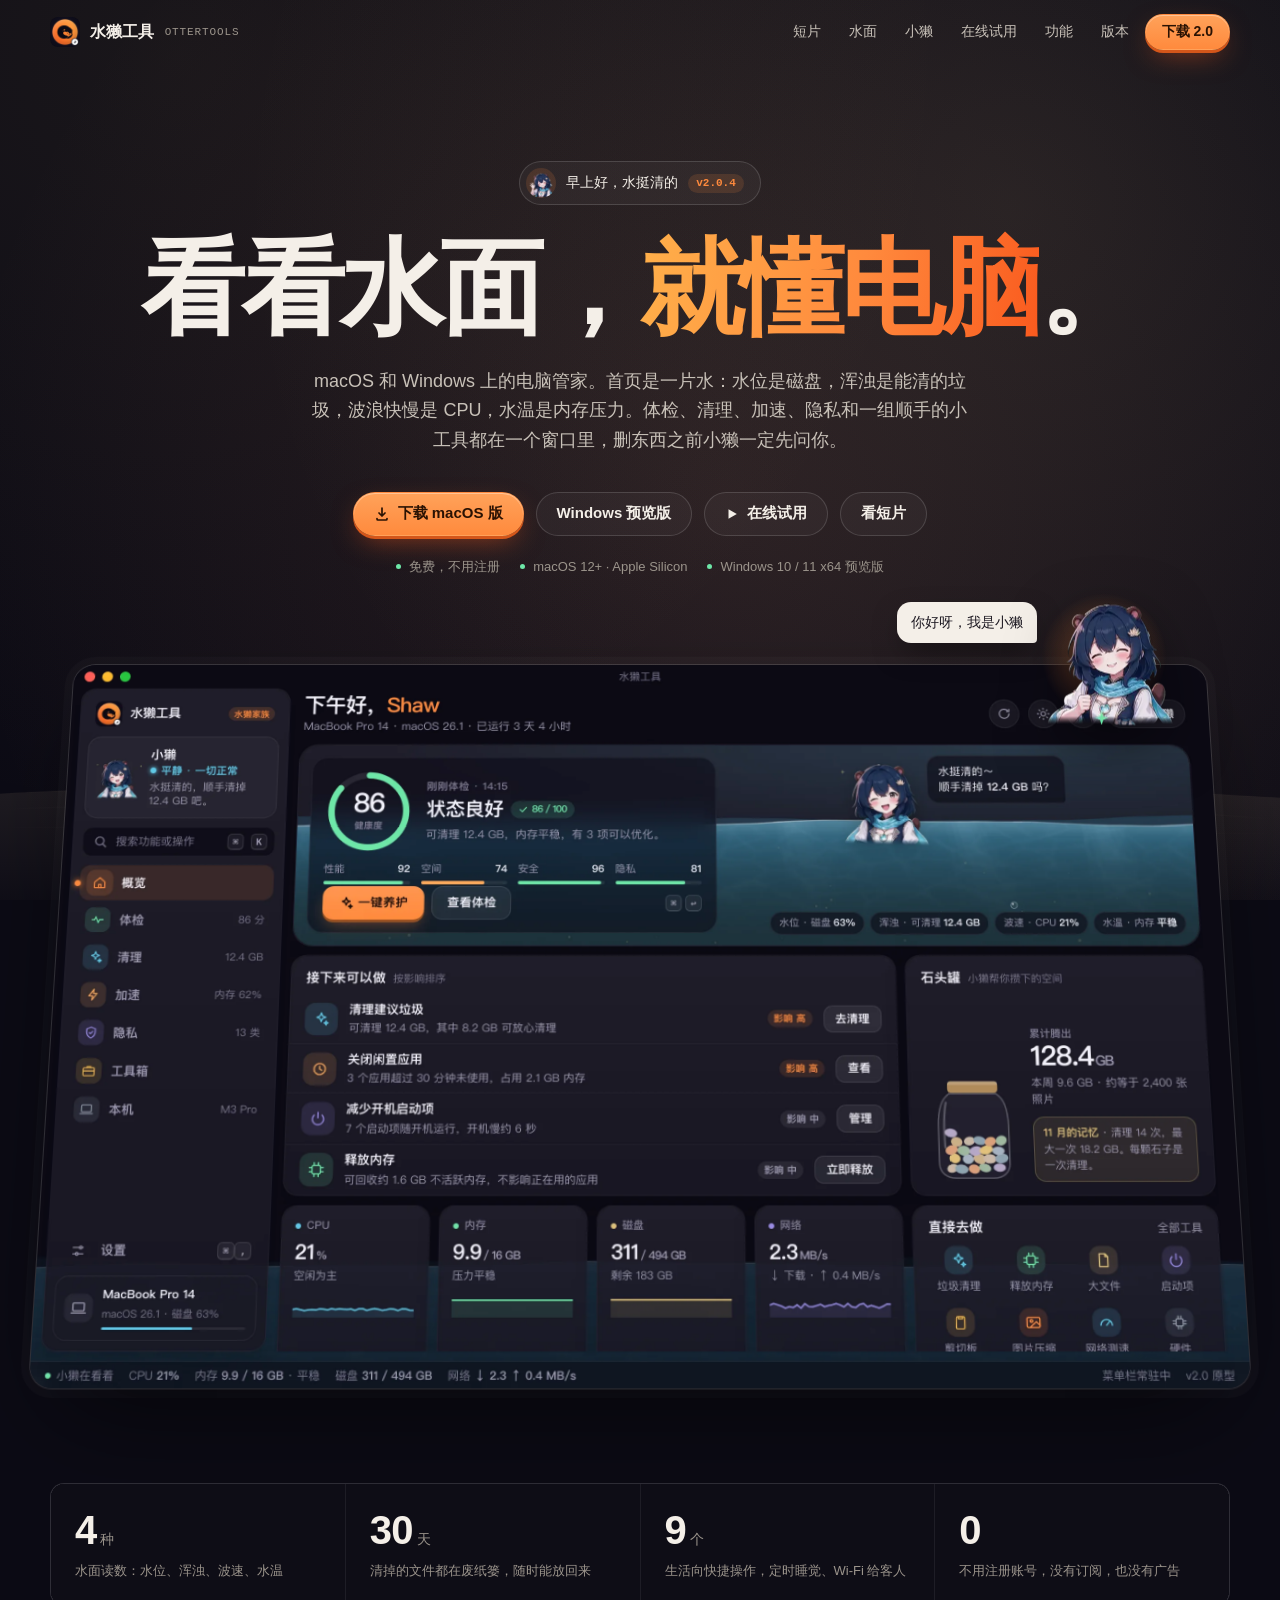
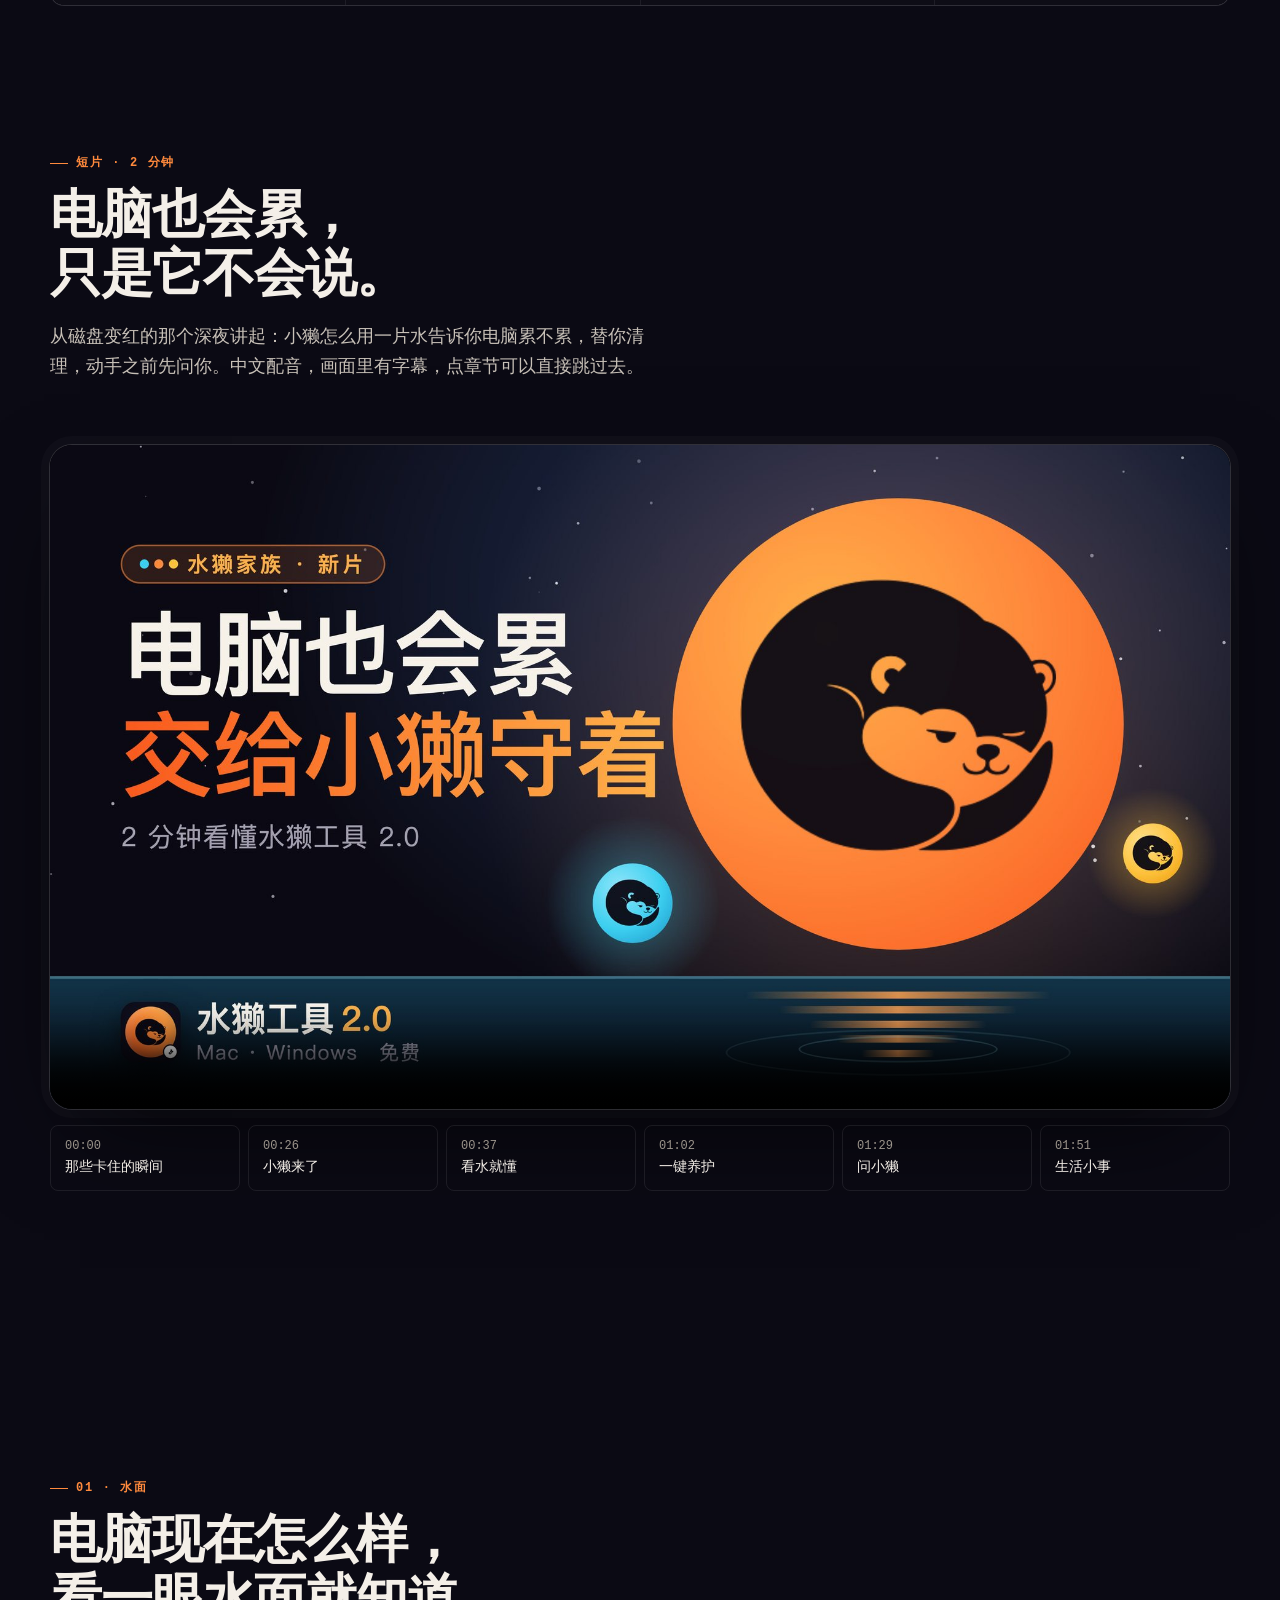
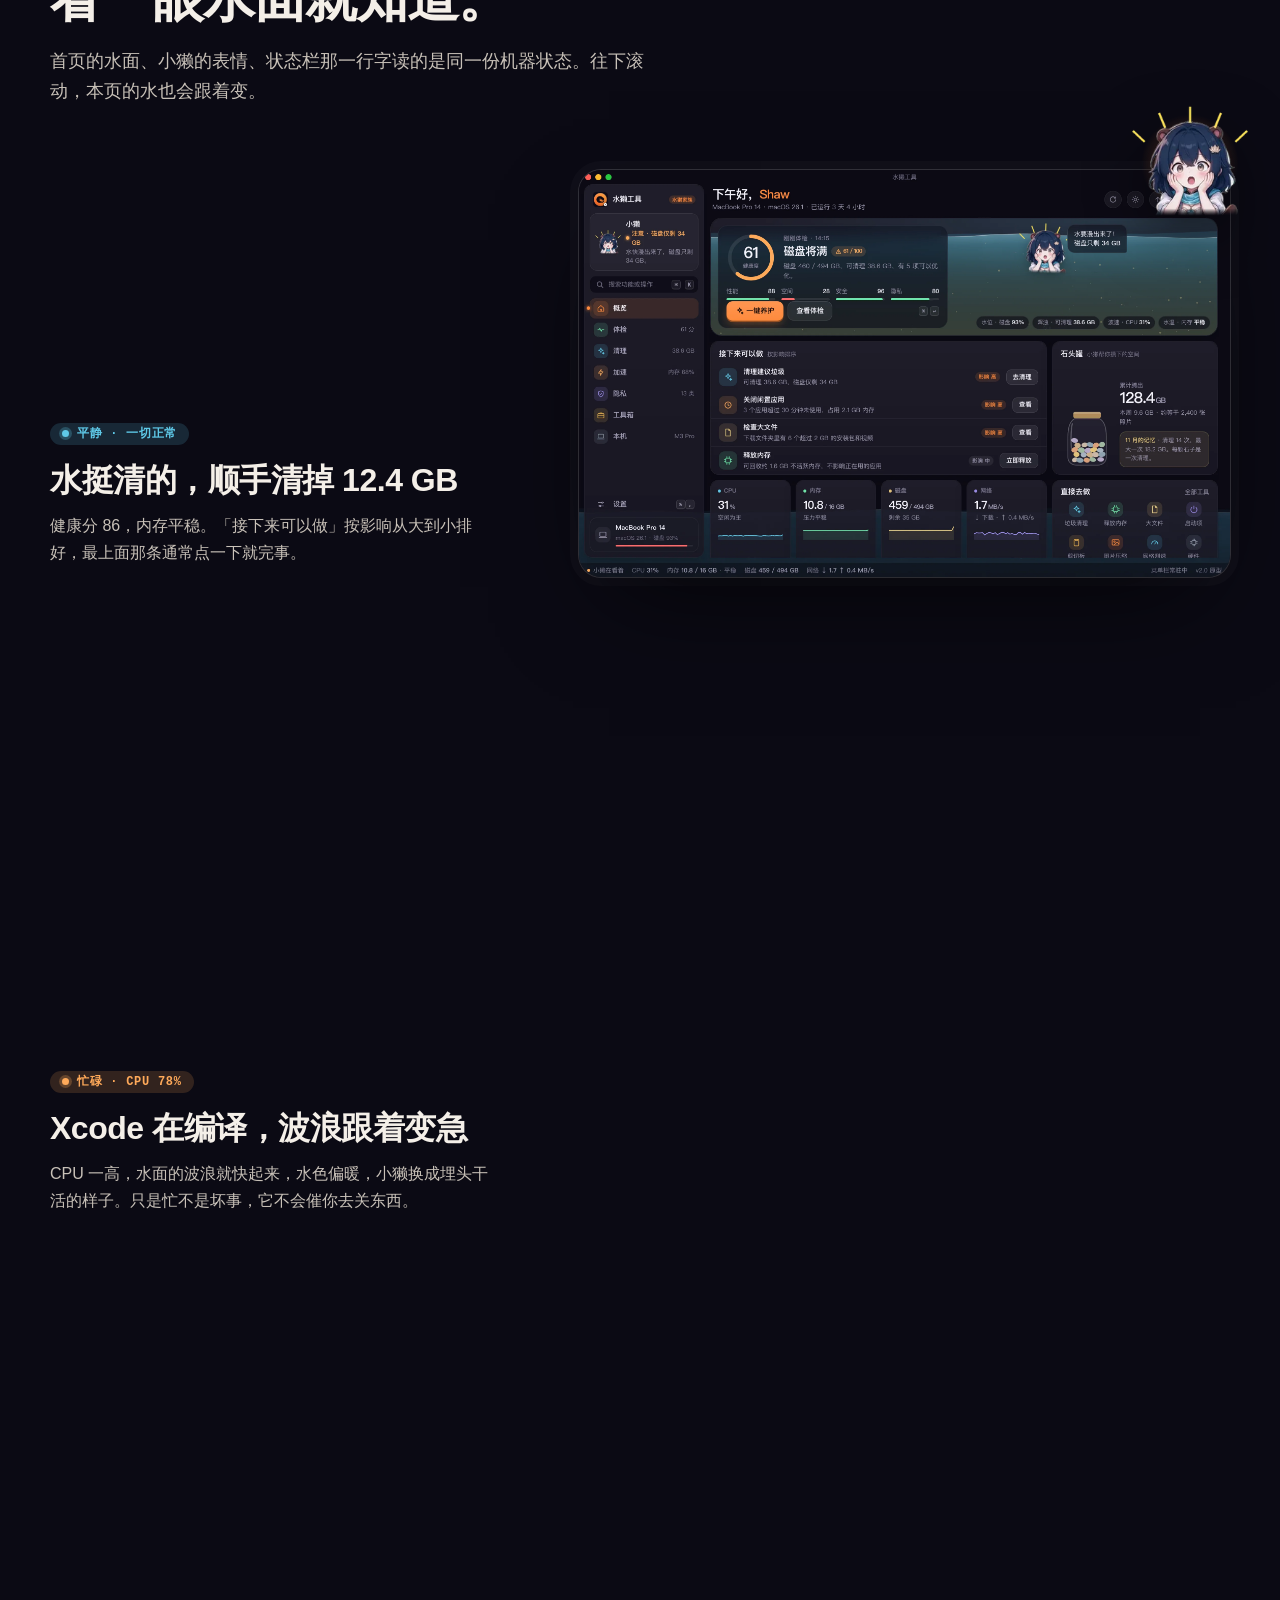
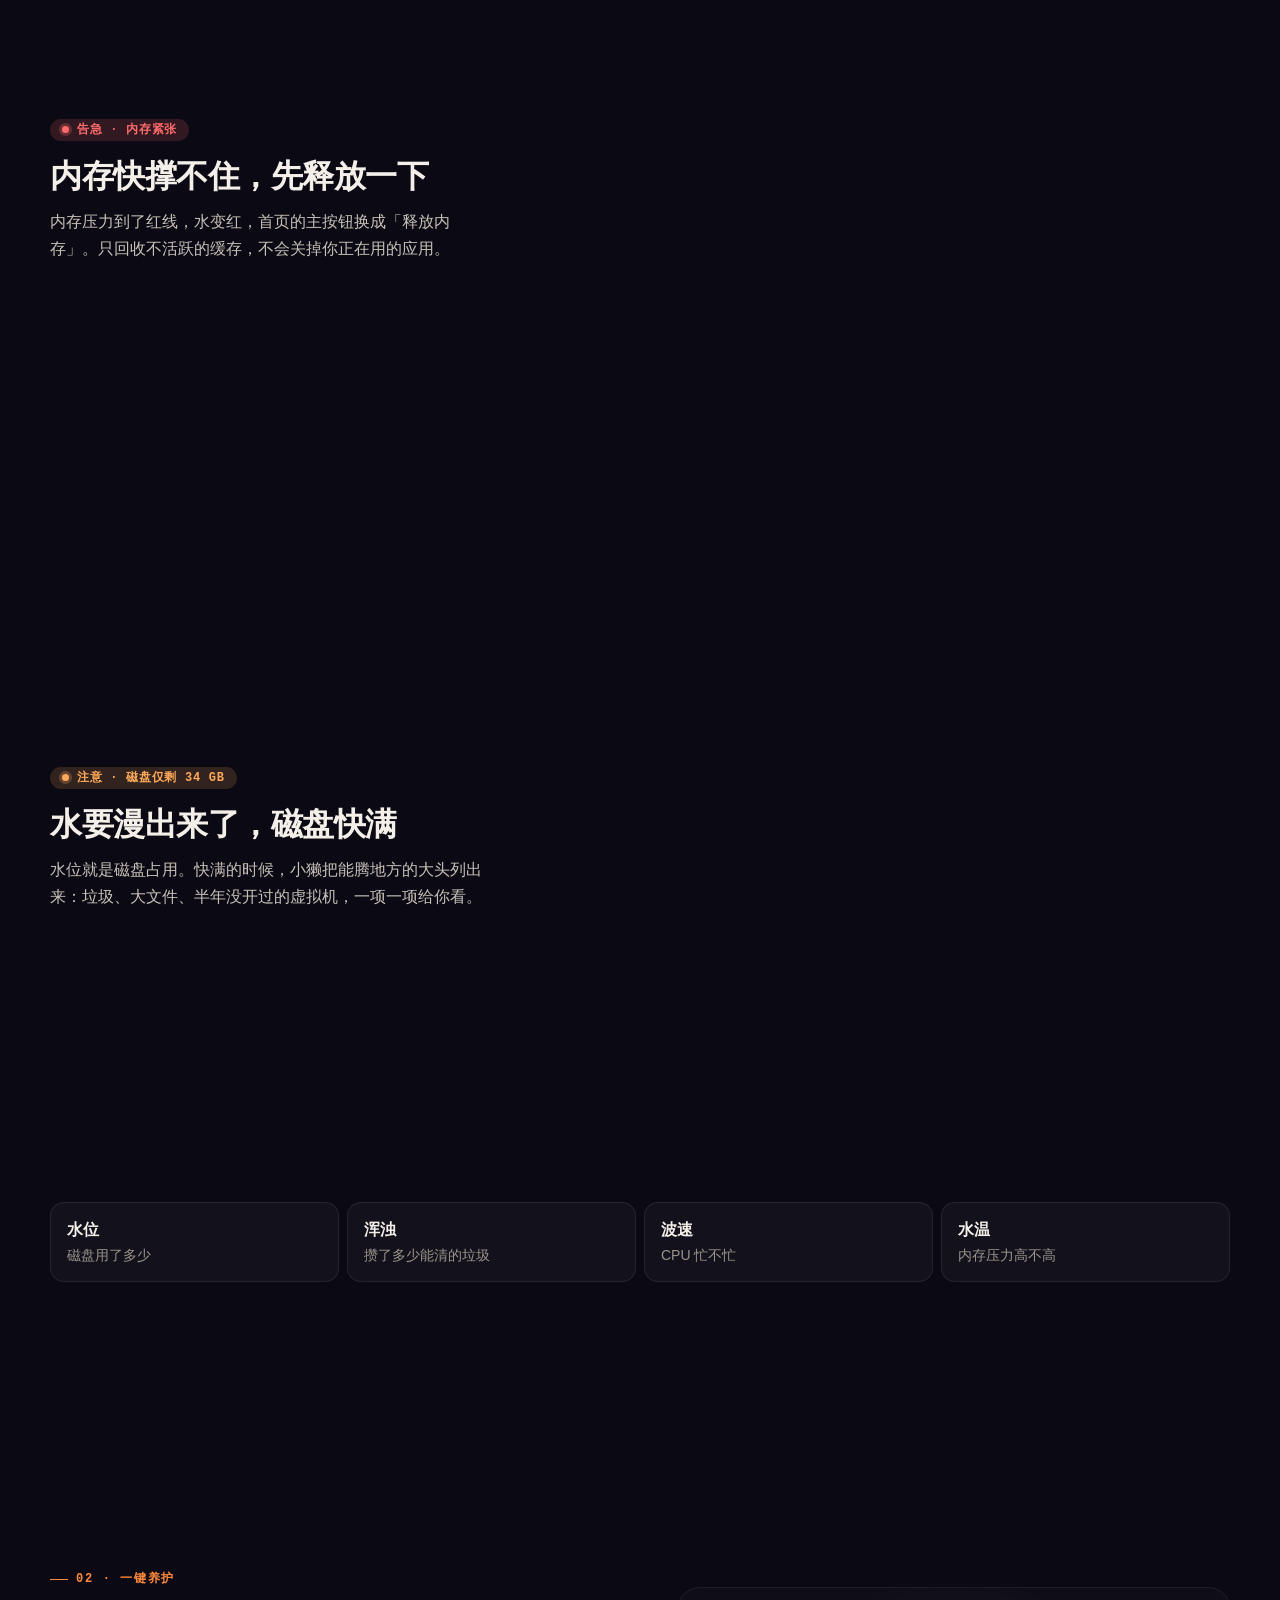
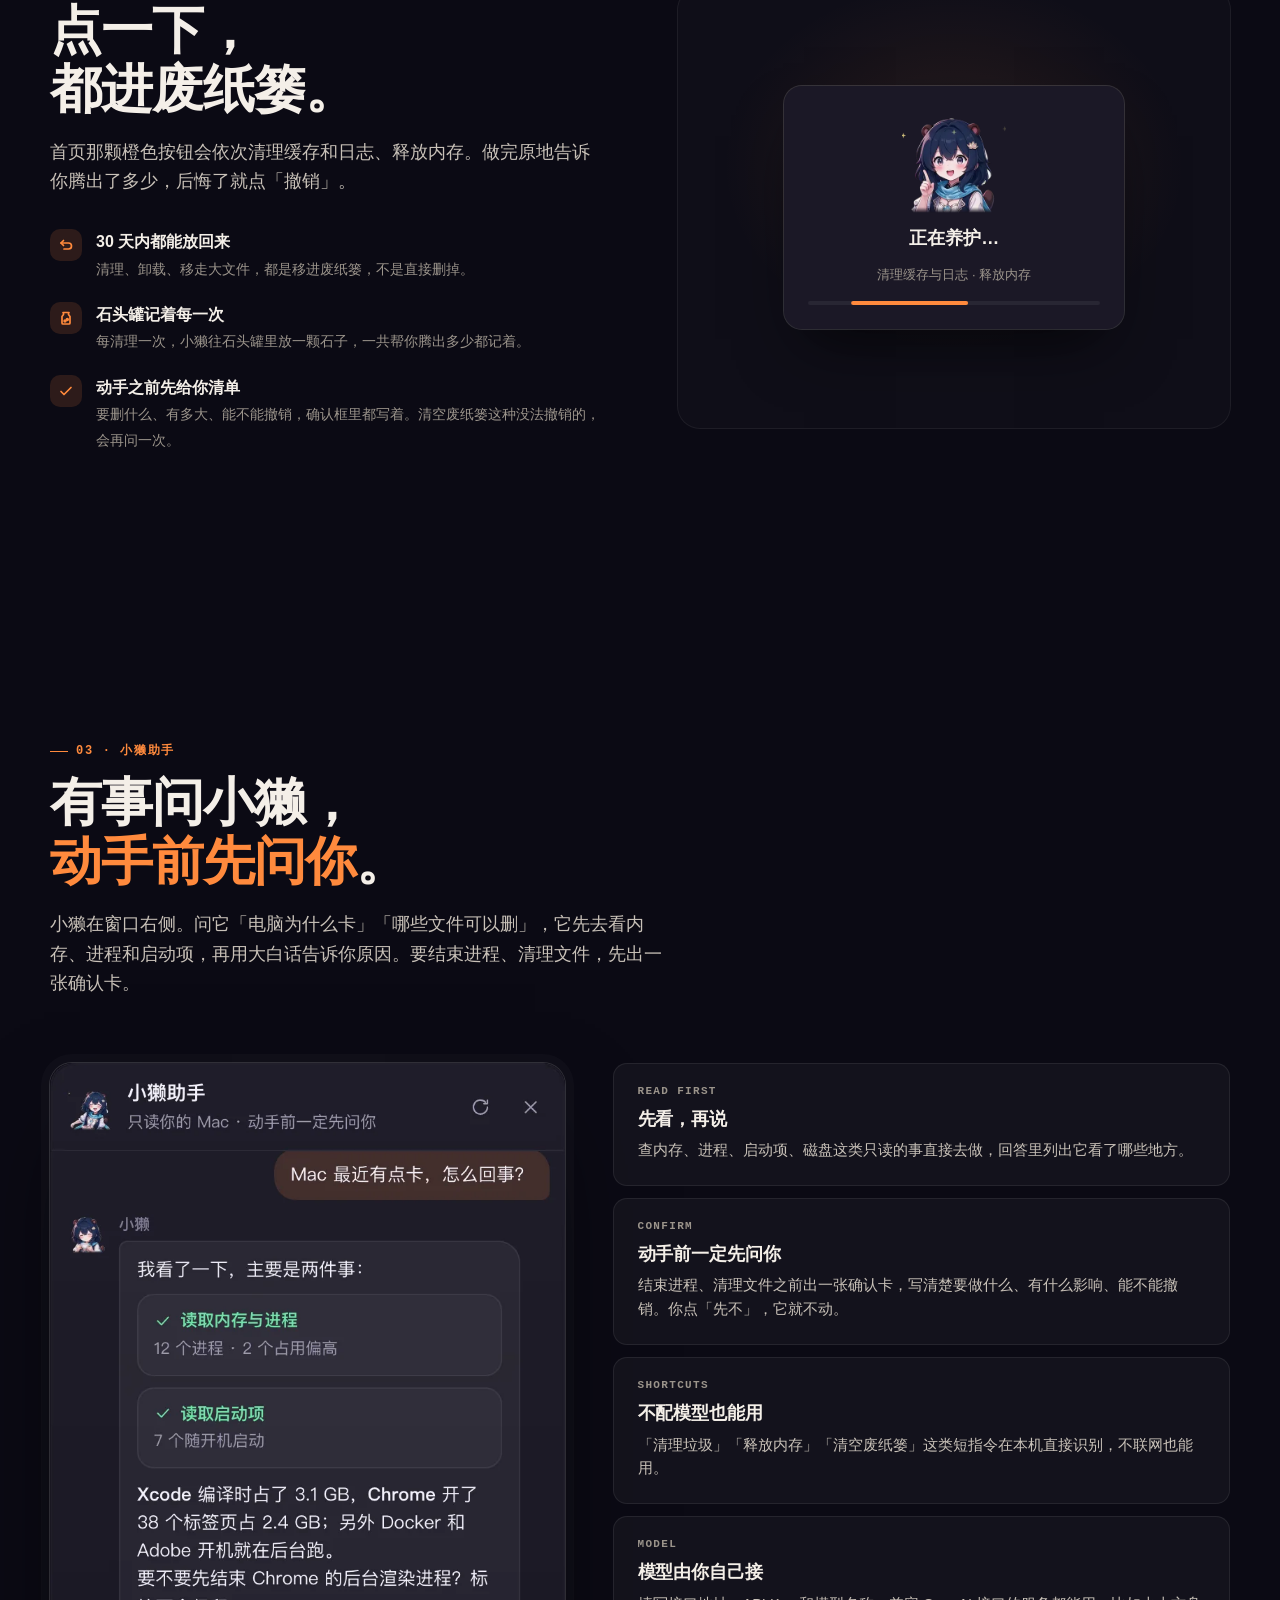
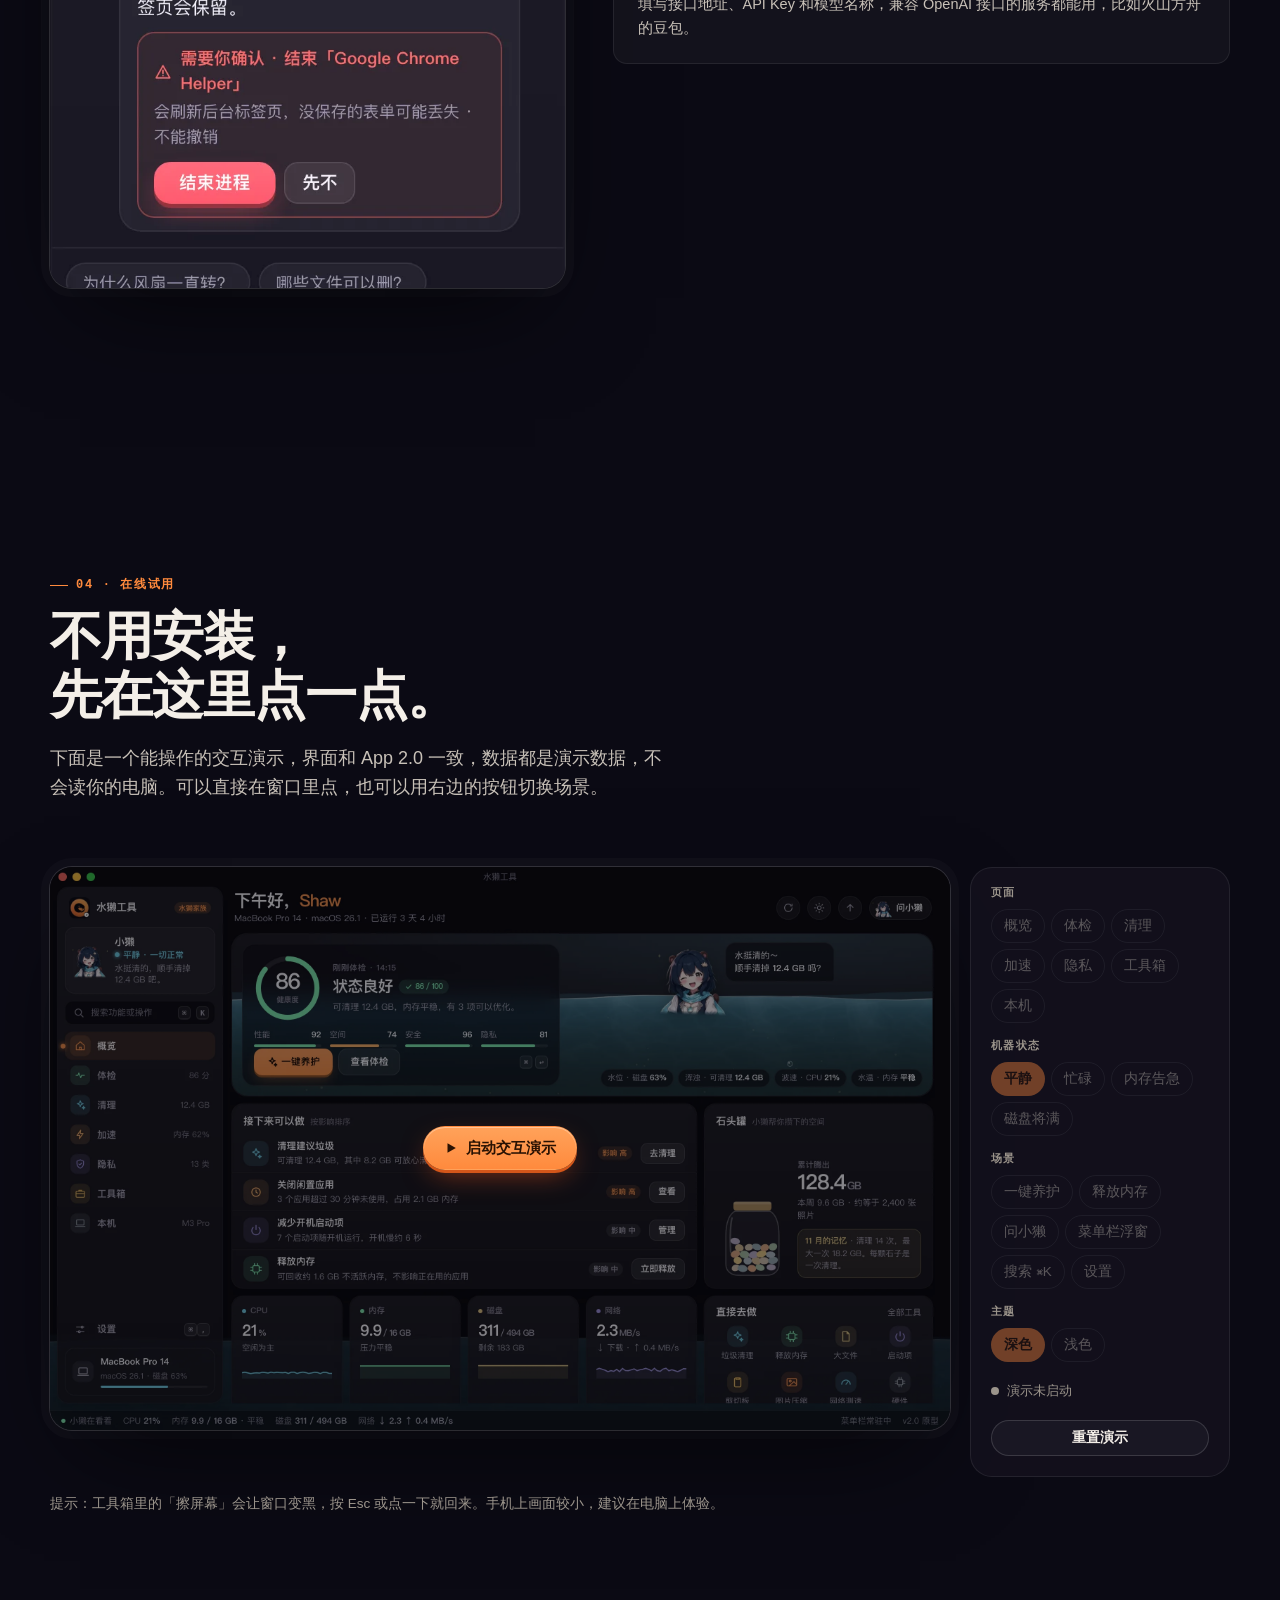
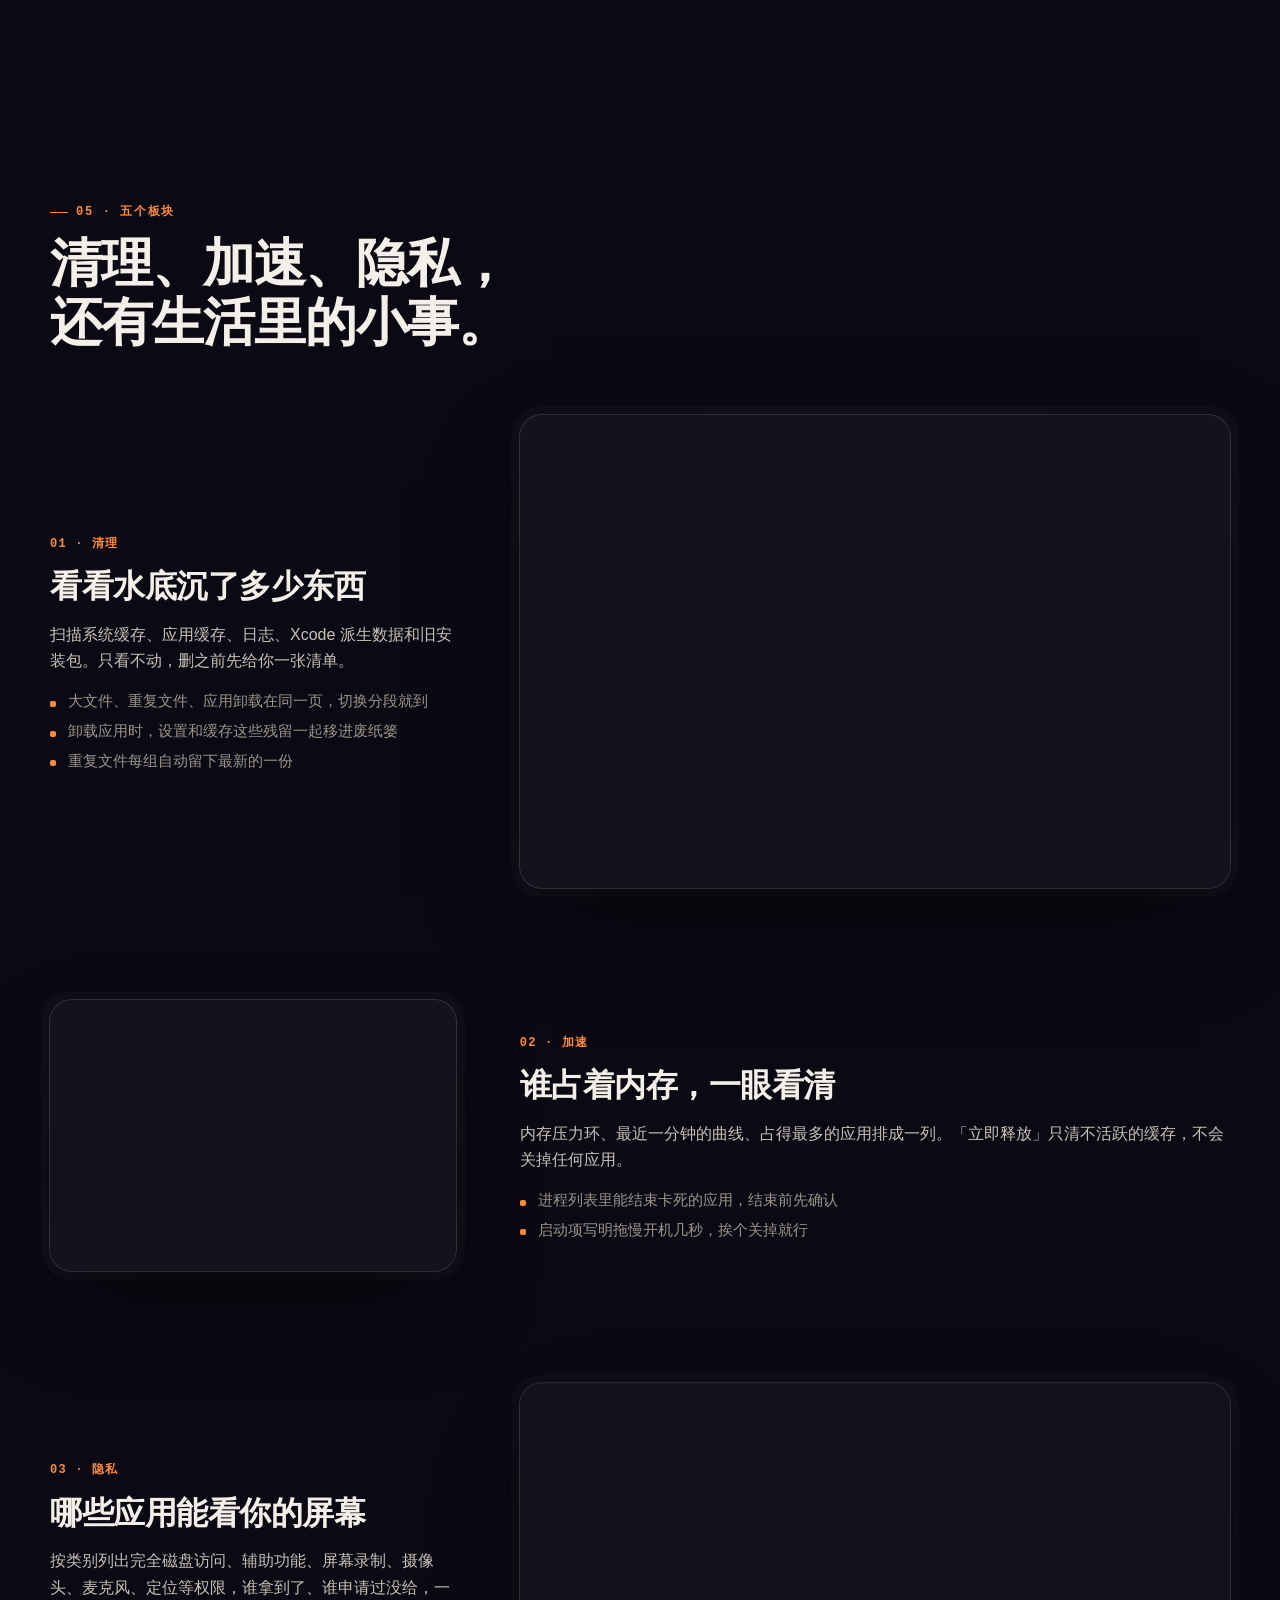
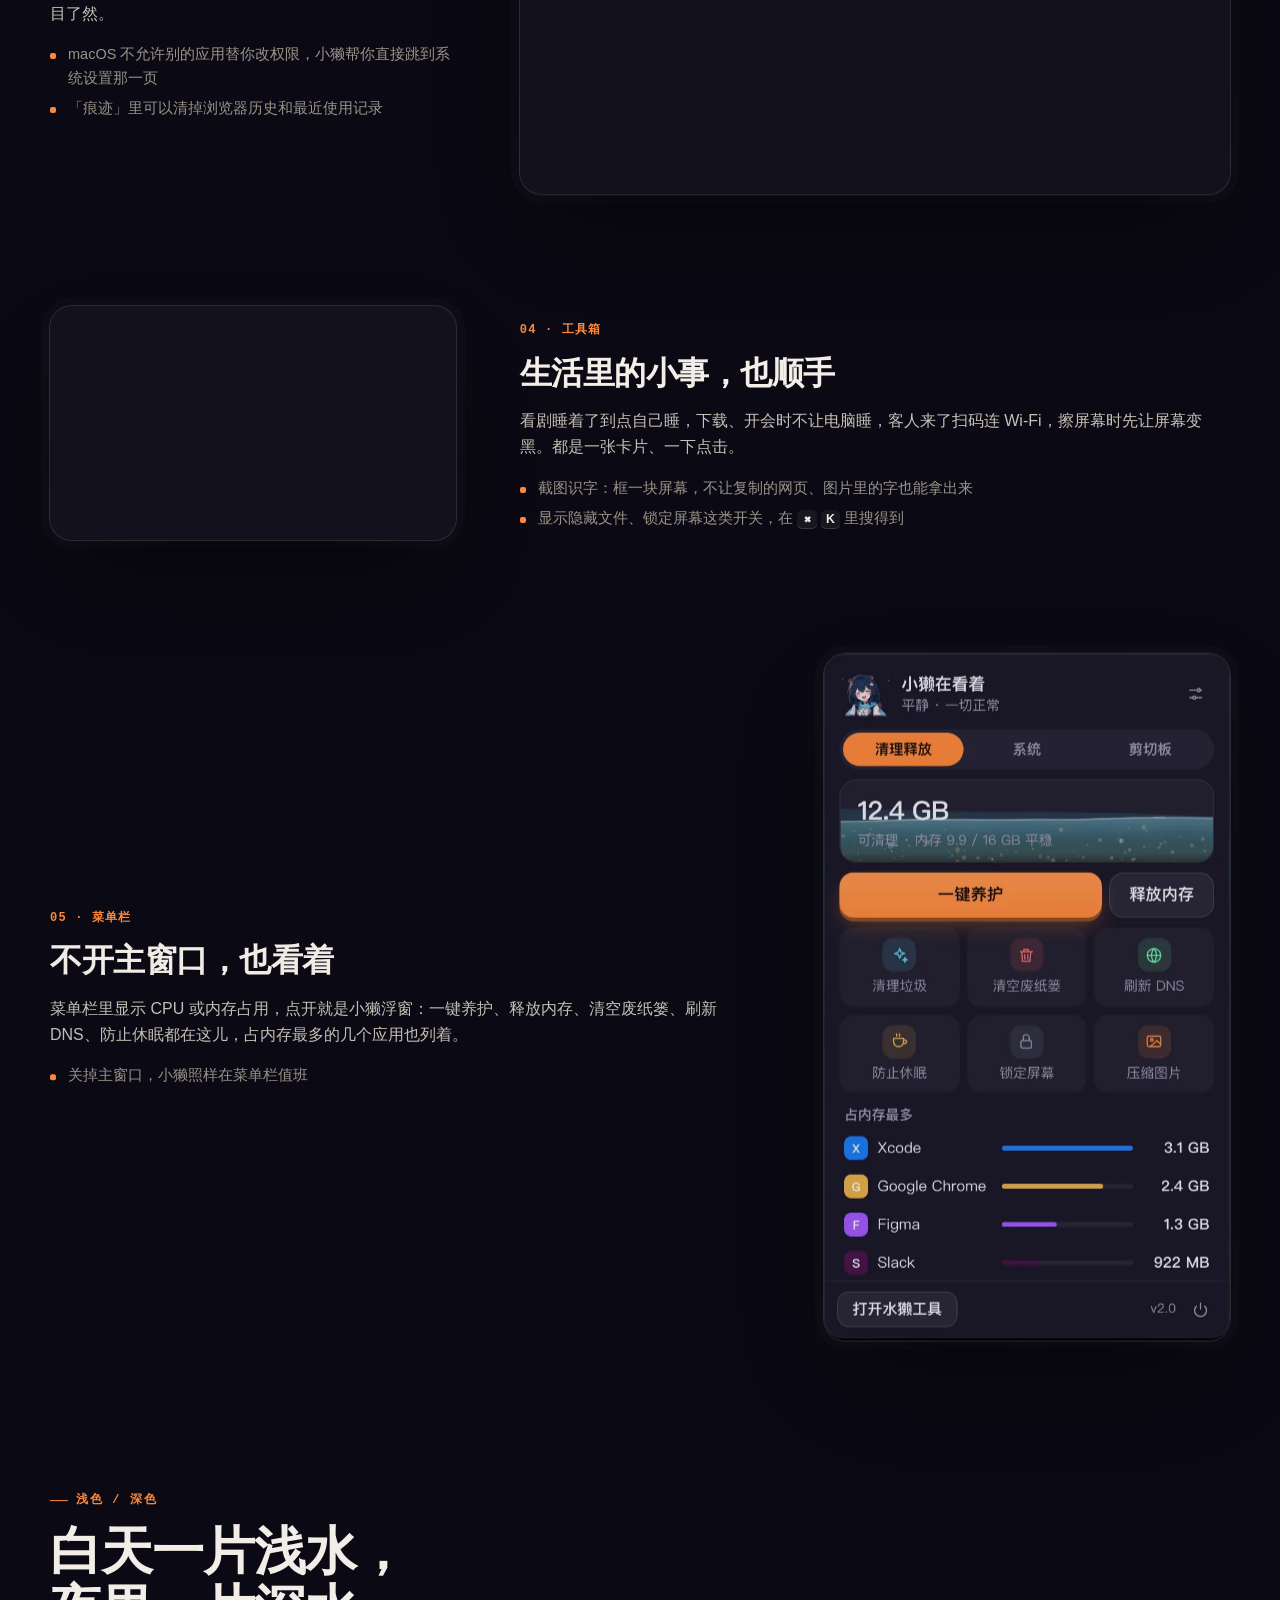
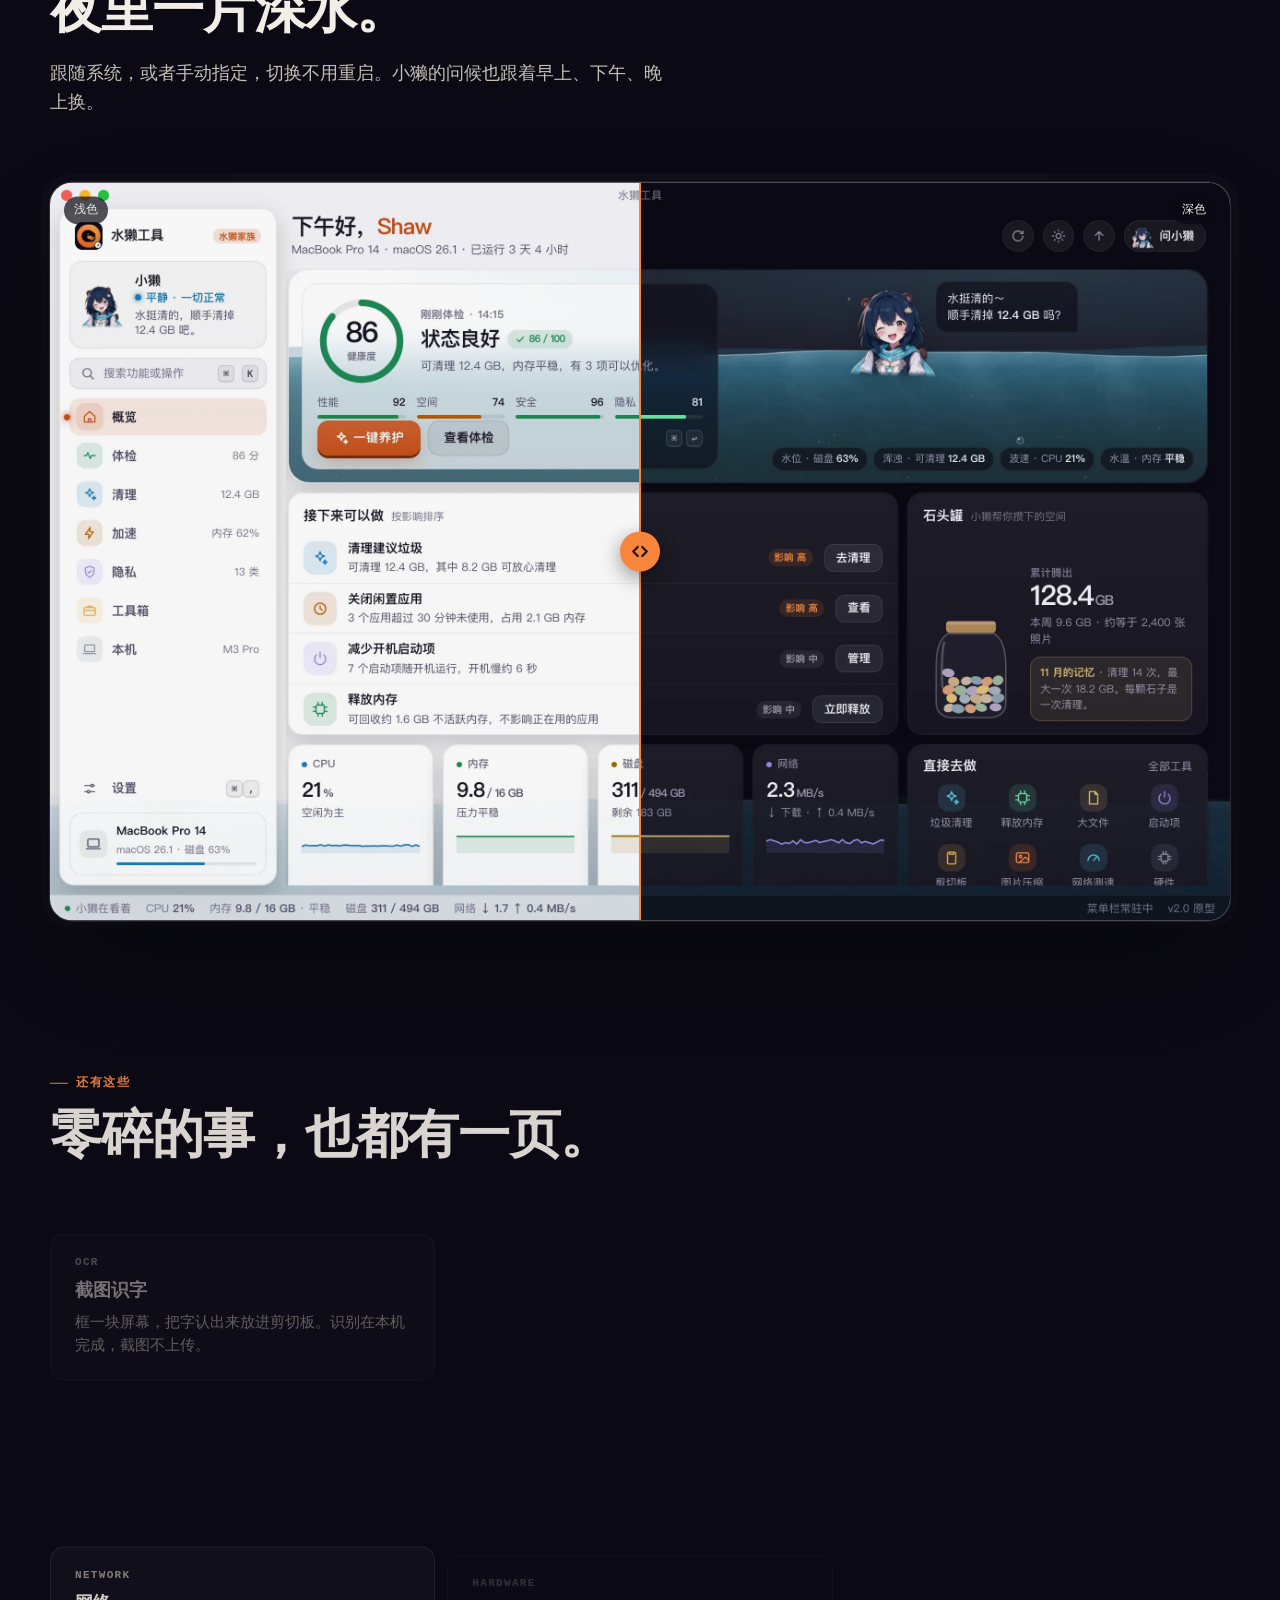
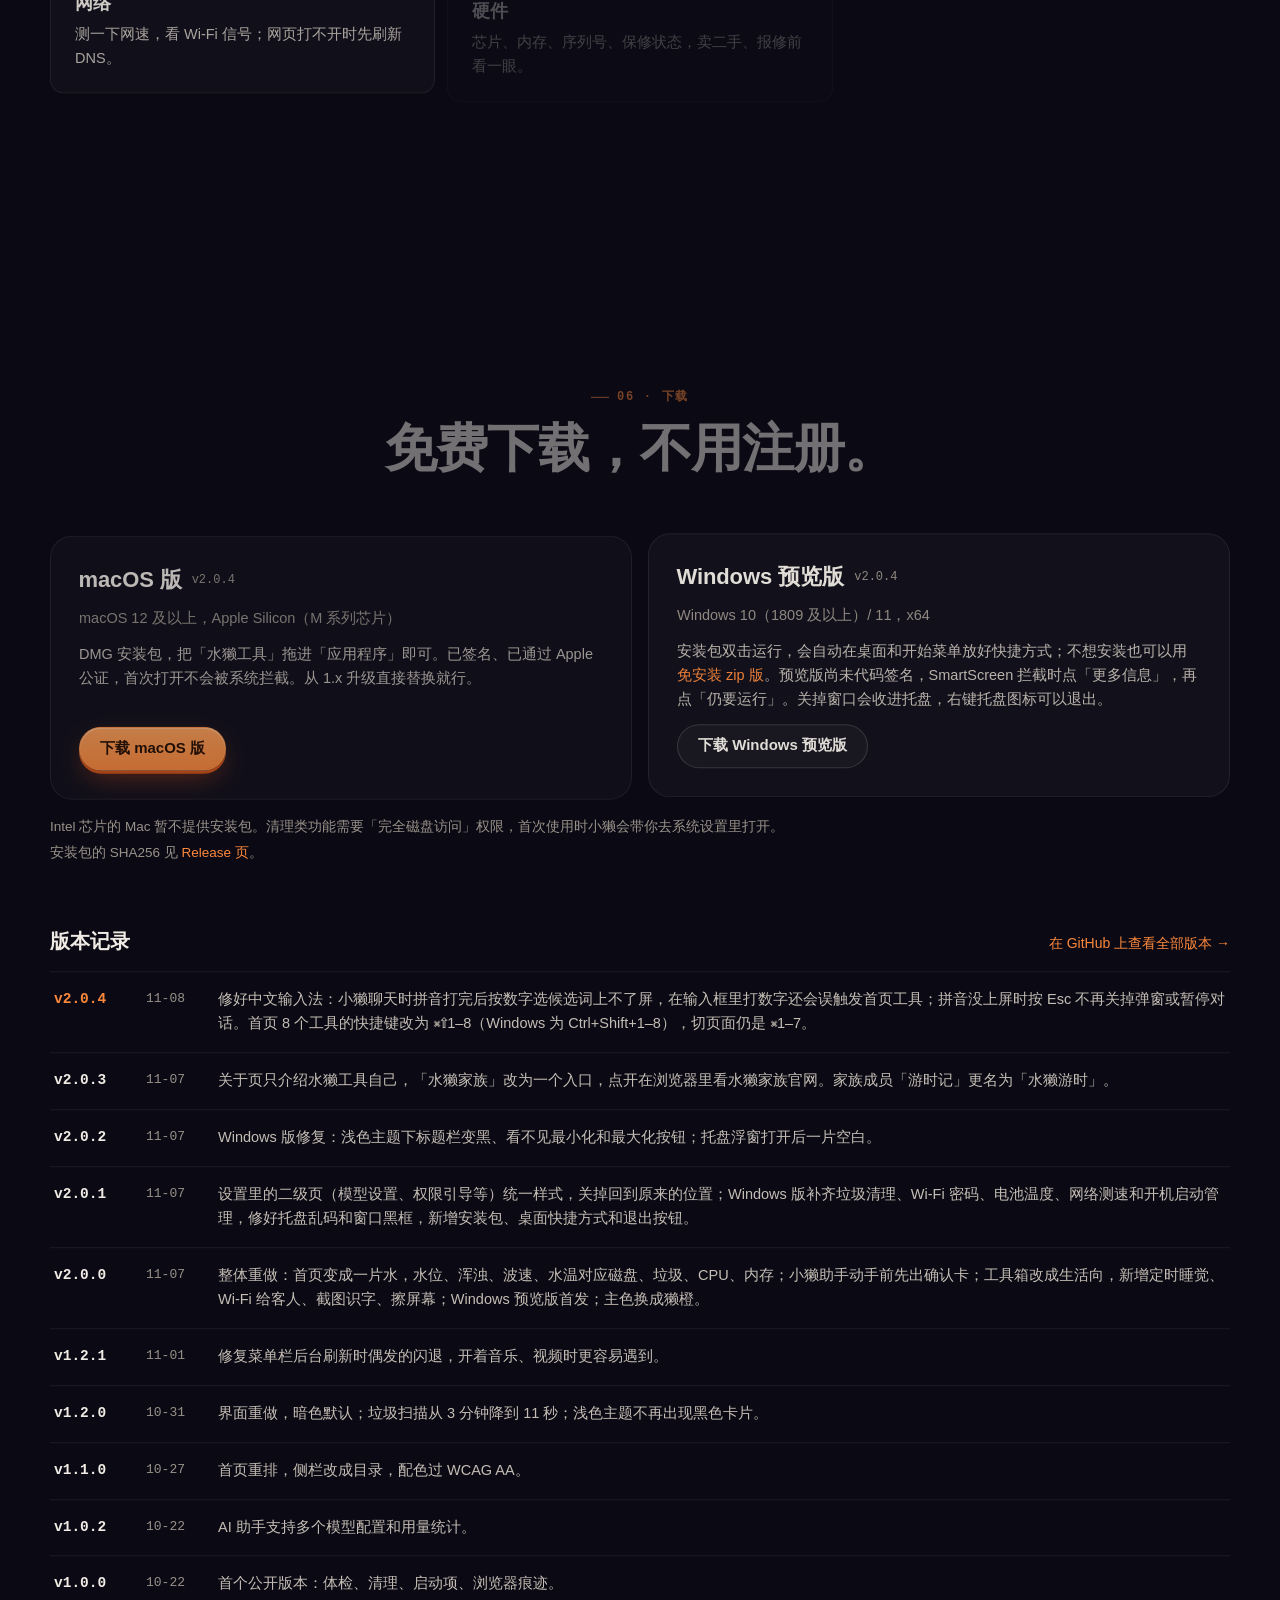
==== index.html @ f174ccbf "官网短片换新：「值守的夜」2 分 27 秒，字幕逐句跟配音；海报换成水獭家族月夜封面，章节时间同步 Co-authored-by: Cursor <cursoragent@cursor.com>" ====
<!doctype html>
<html lang="zh-CN">

<head>
  <meta charset="UTF-8" />
  <meta name="viewport" content="width=device-width, initial-scale=1" />
  <title>水獭工具 2.0 · 看看水面，就懂电脑｜macOS 和 Windows 上的电脑管家</title>
  <meta name="description"
    content="水獭工具（OtterTools）2.0：macOS 和 Windows 上的电脑管家。首页是一片水，水位是磁盘、浑浊是垃圾、波速是 CPU、水温是内存；体检、清理、加速、隐私和生活向小工具都在一个窗口里，删东西之前小獭一定先问你。免费，不用注册，官网可直接试用。" />
  <meta name="theme-color" content="#0B0A14" />
  <meta property="og:title" content="水獭工具 2.0 · 看看水面，就懂电脑" />
  <meta property="og:description" content="macOS 和 Windows 上的电脑管家。水位是磁盘、浑浊是垃圾、波速是 CPU、水温是内存；清理都进废纸篓，小獭动手之前先问你。免费，不用注册。" />
  <meta property="og:image" content="https://shaoasher.github.io/ottertools-site/assets/og.jpg" />
  <meta property="og:url" content="https://shaoasher.github.io/ottertools-site/" />
  <meta property="og:type" content="website" />
  <meta name="twitter:card" content="summary_large_image" />
  <link rel="icon" type="image/png" href="assets/ottertools_icon.png" />
  <link rel="preload" as="image" href="assets/shots/home-dark.webp" type="image/webp" />
  <script>
    (function (r) {
      if (matchMedia("(prefers-reduced-motion: reduce)").matches) return;
      r.classList.add("motion");
      setTimeout(function () { if (!r.classList.contains("ready")) r.classList.remove("motion"); }, 4000);
    })(document.documentElement);
  </script>
  <style>
    .motion [data-in],
    .motion [data-in-stage],
    .motion #peek {
      visibility: hidden;
    }

    /* ==================================================================
       水獭工具 2.0 官网
       画布与 App 深色主题同源（#0B0A14 + 獭橙 #FA5A1E → #FFB04A），水面状态色与 App 一致：
       平静 水蓝 · 忙碌 暖橙 · 告急 珊瑚 · 正常 薄荷。
       间距 4/8/12/16/24/32/48/64/96/128 · 字号 12/14/16/18/22/28/40/56/76
       ================================================================== */
    :root {
      --bg: #0b0a14;
      --bg-2: #14121e;
      --card: rgba(255, 255, 255, .035);
      --card-2: rgba(255, 255, 255, .06);
      --line: rgba(255, 255, 255, .08);
      --line-2: rgba(255, 255, 255, .14);
      --ink: #f4efe8;
      --body: #c8c1b8;
      --mute: #9b948b;
      --accent: #ff8a3d;
      --accent-2: #d4561a;
      --accent-soft: rgba(255, 138, 61, .14);
      --on-accent: #2a1203;
      --calm: #5fc9e8;
      --busy: #ffaa5a;
      --alarm: #ff6b6b;
      --ok: #6ee7a8;
      --r-sm: 8px;
      --r: 14px;
      --r-lg: 22px;
      --wrap: 1180px;
      --ease-out: cubic-bezier(.22, 1, .36, 1);
      --sans: "PingFang SC", "HarmonyOS Sans SC", "Microsoft YaHei", -apple-system, BlinkMacSystemFont, "Inter", "Segoe UI", sans-serif;
      --mono: "SF Mono", "JetBrains Mono", ui-monospace, Menlo, Consolas, monospace;
      color-scheme: dark;
    }

    *, *::before, *::after { box-sizing: border-box; }

    html {
      -webkit-text-size-adjust: 100%;
      scroll-behavior: smooth;
      scroll-padding-top: 80px;
    }

    body {
      margin: 0;
      background: var(--bg);
      color: var(--body);
      font: 400 16px/1.65 var(--sans);
      -webkit-font-smoothing: antialiased;
      text-rendering: optimizeLegibility;
      overflow-x: hidden;
    }

    img, video { display: block; max-width: 100%; height: auto; }
    a { color: inherit; text-decoration: none; }
    button { font: inherit; color: inherit; }

    code, .mono { font-family: var(--mono); font-size: .9em; }

    code {
      padding: 1px 6px;
      white-space: nowrap;
      border-radius: 6px;
      background: var(--card-2);
      color: var(--ink);
    }

    kbd {
      display: inline-block;
      min-width: 1.6em;
      padding: 0 5px;
      border-radius: 5px;
      background: var(--card-2);
      box-shadow: inset 0 -1px 0 var(--line-2);
      color: var(--ink);
      font: 600 .85em/1.6 var(--sans);
      text-align: center;
    }

    :focus-visible {
      outline: 2px solid var(--accent);
      outline-offset: 3px;
      border-radius: 6px;
    }

    .skip {
      position: fixed;
      left: 16px;
      top: -60px;
      z-index: 100;
      padding: 8px 14px;
      border-radius: var(--r-sm);
      background: var(--accent);
      color: var(--on-accent);
      font-weight: 600;
    }

    .skip:focus { top: 16px; }

    .wrap { width: min(var(--wrap), calc(100% - 48px)); margin: 0 auto; }

    /* ── 背景环境层：一片水，颜色和水位跟着当前章节的机器状态变 ── */
    #ambient {
      position: fixed;
      inset: 0;
      width: 100%;
      height: 100%;
      z-index: -1;
      pointer-events: none;
    }

    /* ── 导航 ── */
    .nav {
      position: sticky;
      top: 0;
      z-index: 50;
      border-bottom: 1px solid transparent;
      transition: background-color .3s var(--ease-out), border-color .3s var(--ease-out), backdrop-filter .3s;
    }

    .nav.solid {
      background: rgba(11, 10, 20, .72);
      border-color: var(--line);
      backdrop-filter: blur(16px) saturate(1.4);
      -webkit-backdrop-filter: blur(16px) saturate(1.4);
    }

    .nav-in { display: flex; align-items: center; gap: 24px; height: 64px; }

    .brand {
      display: flex;
      align-items: center;
      gap: 10px;
      color: var(--ink);
      font-weight: 700;
      font-size: 16px;
      letter-spacing: .01em;
    }

    .brand img { width: 30px; height: 30px; border-radius: 8px; }

    .brand small {
      font: 500 11px/1 var(--mono);
      color: var(--mute);
      letter-spacing: .08em;
    }

    .nav-links { display: flex; align-items: center; gap: 4px; margin-left: auto; }

    .nav-links a:not(.btn) {
      padding: 6px 12px;
      border-radius: 999px;
      font-size: 14px;
      color: var(--body);
      transition: color .15s, background-color .15s;
    }

    @media (hover: hover) {
      .nav-links a:not(.btn):hover { color: var(--ink); background: var(--card-2); }
    }

    /* ── 按钮：按下 0.96，150ms ease-out ── */
    .btn {
      display: inline-flex;
      align-items: center;
      justify-content: center;
      gap: 8px;
      min-height: 44px;
      padding: 0 20px;
      border: 1px solid var(--line-2);
      border-radius: 999px;
      background: var(--card);
      color: var(--ink);
      font-size: 15px;
      font-weight: 600;
      white-space: nowrap;
      cursor: pointer;
      transition: transform .15s var(--ease-out), background-color .15s, border-color .15s, box-shadow .2s;
    }

    .btn:active { transform: scale(.96); }
    .btn svg { flex: none; }

    .btn-accent {
      border-color: transparent;
      background: linear-gradient(180deg, #ffa25a, var(--accent));
      color: var(--on-accent);
      box-shadow: 0 1px 0 rgba(255, 255, 255, .35) inset, 0 3px 0 var(--accent-2), 0 10px 28px -8px rgba(250, 90, 30, .55);
    }

    .btn-sm { min-height: 36px; padding: 0 16px; font-size: 14px; }

    @media (hover: hover) {
      .btn:hover { background: var(--card-2); border-color: rgba(255, 255, 255, .22); }
      .btn-accent:hover { background: linear-gradient(180deg, #ffb070, #ff9a52); border-color: transparent; }
    }

    /* ── 通用排版 ── */
    .sec { position: relative; padding: clamp(80px, 11vw, 140px) 0; }

    .eyebrow {
      display: inline-flex;
      align-items: center;
      gap: 8px;
      margin: 0 0 16px;
      font: 600 12px/1 var(--mono);
      letter-spacing: .14em;
      text-transform: uppercase;
      color: var(--accent);
    }

    .eyebrow::before { content: ""; width: 18px; height: 1px; background: currentColor; }

    h1, h2, h3, h4 { margin: 0; color: var(--ink); font-weight: 700; text-wrap: balance; }

    h2 { font-size: clamp(30px, 4.4vw, 52px); line-height: 1.12; letter-spacing: -.02em; }
    h3 { font-size: 20px; line-height: 1.35; letter-spacing: -.005em; }

    .lede {
      max-width: 620px;
      margin: 20px 0 0;
      font-size: clamp(16px, 1.5vw, 18px);
      color: var(--body);
      text-wrap: pretty;
    }

    .hl { color: var(--accent); }

    .sec-head { max-width: 760px; margin-bottom: clamp(40px, 6vw, 64px); }
    .sec-head.center { margin-inline: auto; text-align: center; }
    .sec-head.center .lede { margin-inline: auto; }

    /* 窗口外框：与 App 的卡面同一层级 */
    .frame {
      position: relative;
      border-radius: var(--r-lg);
      background: var(--bg-2);
      box-shadow: 0 0 0 1px var(--line-2), 0 40px 100px -30px rgba(0, 0, 0, .7), 0 0 0 9px rgba(255, 255, 255, .025);
      overflow: hidden;
    }

    .frame img { width: 100%; }

    /* ── 首屏 ── */
    .hero { padding: clamp(48px, 8vw, 96px) 0 0; text-align: center; }

    .greet {
      display: inline-flex;
      align-items: center;
      gap: 10px;
      padding: 6px 16px 6px 6px;
      border: 1px solid var(--line-2);
      border-radius: 999px;
      background: rgba(255, 255, 255, .04);
      color: var(--ink);
      font-size: 14px;
      cursor: pointer;
      transition: transform .15s var(--ease-out), border-color .15s;
    }

    .greet:active { transform: scale(.96); }

    .greet img {
      width: 30px;
      height: 30px;
      border-radius: 50%;
      background: var(--accent-soft);
      object-fit: cover;
    }

    .greet .v {
      font: 600 11px/1 var(--mono);
      color: var(--accent);
      padding: 4px 8px;
      border-radius: 999px;
      background: var(--accent-soft);
    }

    .hero h1 {
      margin: 28px auto 0;
      font-size: clamp(46px, 8.6vw, 104px);
      line-height: 1.04;
      letter-spacing: -.04em;
      font-weight: 800;
    }

    .hero h1 .w { display: inline-block; }

    .hero h1 em {
      font-style: normal;
      background: linear-gradient(100deg, #ffb04a, #ff8a3d 55%, #fa5a1e);
      -webkit-background-clip: text;
      background-clip: text;
      color: transparent;
    }

    .hero .lede { margin: 24px auto 0; max-width: 660px; }

    .hero-act { display: flex; flex-wrap: wrap; justify-content: center; gap: 12px; margin-top: 36px; }

    .hero-meta {
      display: flex;
      flex-wrap: wrap;
      justify-content: center;
      gap: 8px 20px;
      margin: 20px 0 0;
      padding: 0;
      list-style: none;
      font-size: 13px;
      color: var(--mute);
    }

    .hero-meta li::before {
      content: "";
      display: inline-block;
      width: 5px;
      height: 5px;
      margin: 0 8px 2px 0;
      border-radius: 50%;
      background: var(--ok);
    }

    .stage { position: relative; margin-top: clamp(56px, 8vw, 88px); perspective: 1600px; }
    .stage .frame { transform-origin: 50% 0; }

    .peek {
      position: absolute;
      right: clamp(8px, 4vw, 56px);
      top: clamp(-96px, -7vw, -56px);
      width: clamp(96px, 12vw, 150px);
      z-index: 3;
      cursor: pointer;
      border: 0;
      padding: 0;
      background: none;
    }

    .peek img { width: 100%; filter: drop-shadow(0 18px 30px rgba(0, 0, 0, .5)); }

    .peek::before {
      content: "";
      position: absolute;
      inset: 12% 8% 4%;
      border-radius: 50%;
      background: radial-gradient(closest-side, rgba(255, 138, 61, .45), transparent);
      z-index: -1;
      animation: breathe 4.4s ease-in-out infinite;
    }

    @keyframes breathe {
      50% { opacity: .55; transform: scale(.92); }
    }

    .bubble {
      position: absolute;
      right: calc(100% - 8px);
      top: 18%;
      width: max-content;
      max-width: 240px;
      padding: 10px 14px;
      border-radius: 14px 14px 4px 14px;
      background: var(--ink);
      color: #1b1720;
      font-size: 14px;
      font-weight: 500;
      line-height: 1.45;
      text-align: left;
      box-shadow: 0 12px 30px -8px rgba(0, 0, 0, .5);
      pointer-events: none;
    }

    .stats {
      display: grid;
      grid-template-columns: repeat(4, 1fr);
      gap: 1px;
      margin-top: clamp(48px, 7vw, 80px);
      border: 1px solid var(--line);
      border-radius: var(--r);
      background: var(--line);
      overflow: hidden;
      text-align: left;
    }

    .stat { padding: 24px; background: rgba(11, 10, 20, .82); }

    .stat b {
      display: block;
      color: var(--ink);
      font-size: clamp(28px, 3.4vw, 40px);
      font-weight: 700;
      line-height: 1.1;
      letter-spacing: -.02em;
      font-variant-numeric: tabular-nums;
    }

    .stat b small { margin-left: 4px; font-size: 14px; font-weight: 500; color: var(--mute); }
    .stat > span { display: block; margin-top: 8px; font-size: 13px; color: var(--mute); }

    /* ── 水面叙事：左侧步骤滚动，右侧窗口吸顶切换 ── */
    .states {
      display: grid;
      grid-template-columns: minmax(0, 5fr) minmax(0, 7fr);
      gap: clamp(32px, 5vw, 72px);
    }

    .steps { list-style: none; margin: 0; padding: 0; }

    .step {
      min-height: 72vh;
      display: flex;
      flex-direction: column;
      justify-content: center;
      padding: 24px 0;
      opacity: .38;
      transition: opacity .4s var(--ease-out);
    }

    .step.on { opacity: 1; }

    .step .tag {
      display: inline-flex;
      align-items: center;
      gap: 8px;
      align-self: flex-start;
      margin-bottom: 16px;
      padding: 5px 12px;
      border-radius: 999px;
      font: 600 12px/1 var(--mono);
      letter-spacing: .06em;
      background: color-mix(in srgb, var(--c) 16%, transparent);
      color: var(--c);
    }

    .step .tag i {
      width: 7px;
      height: 7px;
      border-radius: 50%;
      background: currentColor;
      box-shadow: 0 0 0 3px color-mix(in srgb, var(--c) 25%, transparent);
    }

    .step h3 { font-size: clamp(24px, 2.6vw, 32px); line-height: 1.2; letter-spacing: -.015em; }
    .step p { margin: 14px 0 0; max-width: 440px; }
    .step .inline { display: none; }

    .read {
      display: grid;
      grid-template-columns: repeat(4, 1fr);
      gap: 8px;
      margin: 40px 0 0;
      padding: 0;
      list-style: none;
    }

    .read li {
      padding: 14px 16px;
      border: 1px solid var(--line);
      border-radius: var(--r);
      background: var(--card);
      font-size: 14px;
    }

    .read b { display: block; color: var(--ink); font-size: 16px; }
    .read span { color: var(--mute); }

    .sticky {
      position: sticky;
      top: calc(50vh - min(26vw, 300px));
      height: max-content;
    }

    .screens { position: relative; aspect-ratio: 1280 / 800; }

    .screens img {
      position: absolute;
      inset: 0;
      width: 100%;
      height: 100%;
      opacity: 0;
      transition: opacity .5s var(--ease-out);
    }

    .screens img.on { opacity: 1; }

    .sticky .peek { top: -70px; right: -18px; width: 116px; }

    /* ── 一键养护：进度弹窗原地切换成结果 ── */
    .moment {
      display: grid;
      grid-template-columns: minmax(0, 1fr) minmax(0, 1fr);
      align-items: center;
      gap: clamp(32px, 6vw, 88px);
    }

    .oc-stage {
      position: relative;
      display: grid;
      place-items: center;
      min-height: 440px;
      border-radius: var(--r-lg);
      background:
        radial-gradient(60% 60% at 50% 40%, rgba(255, 138, 61, .10), transparent 70%),
        rgba(255, 255, 255, .02);
      box-shadow: 0 0 0 1px var(--line);
      overflow: hidden;
    }

    .oc {
      width: min(340px, 86%);
      padding: 24px;
      border-radius: 18px;
      background: #1b1826;
      box-shadow: 0 0 0 1px var(--line-2), 0 30px 60px -20px rgba(0, 0, 0, .7);
      text-align: center;
    }

    .oc .busy, .oc .done { display: grid; justify-items: center; gap: 10px; }
    .oc .done { display: none; }
    .oc img { width: 104px; height: 104px; }
    .oc h4 { font-size: 18px; }
    .oc p { margin: 0; font-size: 13px; color: var(--mute); }

    .oc .bar {
      position: relative;
      width: 100%;
      height: 4px;
      margin-top: 6px;
      border-radius: 4px;
      background: var(--card-2);
      overflow: hidden;
    }

    .oc .bar i {
      position: absolute;
      inset: 0 auto 0 0;
      width: 40%;
      border-radius: 4px;
      background: var(--accent);
    }

    .oc .btns { display: grid; gap: 8px; width: 100%; margin-top: 8px; }

    .oc .btns span {
      display: block;
      padding: 10px;
      border-radius: 10px;
      background: var(--card-2);
      color: var(--ink);
      font-size: 14px;
      font-weight: 600;
    }

    .oc .btns span:first-child {
      background: var(--accent);
      color: var(--on-accent);
      box-shadow: 0 3px 0 var(--accent-2);
    }

    /* 落进石头罐的石子 */
    .pebble {
      position: absolute;
      left: 50%;
      top: 34%;
      width: 10px;
      height: 8px;
      margin: -4px -5px;
      border-radius: 50%;
      background: var(--ok);
      opacity: 0;
      pointer-events: none;
    }

    .points { display: grid; gap: 20px; margin: 32px 0 0; padding: 0; list-style: none; }
    .points li { display: grid; grid-template-columns: 32px 1fr; gap: 14px; }

    .points .ic {
      display: grid;
      place-items: center;
      width: 32px;
      height: 32px;
      border-radius: 10px;
      background: var(--accent-soft);
      color: var(--accent);
    }

    .points b { display: block; color: var(--ink); font-weight: 600; }
    .points span { font-size: 14px; color: var(--mute); }

    /* ── 小獭 AI ── */
    .ai-grid {
      display: grid;
      grid-template-columns: minmax(0, 5fr) minmax(0, 6fr);
      gap: clamp(24px, 4vw, 48px);
      align-items: start;
    }

    .crop { position: relative; overflow: hidden; aspect-ratio: var(--w) / var(--h); }

    .crop img {
      position: absolute;
      max-width: none;
      width: calc(2560 / var(--w) * 100%);
      left: calc(var(--x) / var(--w) * -100%);
      top: calc(var(--y) / var(--h) * -100%);
    }

    .cards { display: grid; gap: 12px; }

    .card {
      padding: 22px 24px;
      border: 1px solid var(--line);
      border-radius: var(--r);
      background: var(--card);
      transition: border-color .2s, background-color .2s;
    }

    @media (hover: hover) {
      .card:hover { border-color: var(--line-2); background: var(--card-2); }
    }

    .card .k {
      display: block;
      margin-bottom: 10px;
      font: 600 11px/1 var(--mono);
      letter-spacing: .12em;
      text-transform: uppercase;
      color: var(--mute);
    }

    .card h3 { font-size: 18px; }
    .card p { margin: 8px 0 0; font-size: 14.5px; color: var(--body); }

    .fine { margin: 16px 0 0; font-size: 13.5px; color: var(--mute); }

    /* ── 交互演示 ── */
    .demo {
      display: grid;
      grid-template-columns: minmax(0, 1fr) 260px;
      gap: 20px;
      align-items: start;
    }

    .demo-view { aspect-ratio: 1280 / 800; background: #0b0a12; }
    .demo-view iframe { display: block; width: 100%; height: 100%; border: 0; }

    .demo-poster {
      position: absolute;
      inset: 0;
      display: grid;
      place-items: center;
      border: 0;
      padding: 0;
      background: none;
      cursor: pointer;
    }

    .demo-poster img {
      position: absolute;
      inset: 0;
      width: 100%;
      height: 100%;
      object-fit: cover;
      filter: saturate(.85) brightness(.55);
      transition: filter .3s var(--ease-out);
    }

    .demo-poster .btn { position: relative; pointer-events: none; }

    @media (hover: hover) {
      .demo-poster:hover img { filter: saturate(1) brightness(.7); }
    }

    .panel {
      display: grid;
      gap: 18px;
      padding: 20px;
      border: 1px solid var(--line);
      border-radius: var(--r-lg);
      background: rgba(20, 18, 30, .82);
    }

    .panel h4 {
      margin-bottom: 10px;
      font: 600 11px/1 var(--mono);
      letter-spacing: .12em;
      text-transform: uppercase;
      color: var(--mute);
    }

    .chips { display: flex; flex-wrap: wrap; gap: 6px; }

    .chip {
      min-height: 34px;
      padding: 0 12px;
      border: 1px solid var(--line-2);
      border-radius: 999px;
      background: transparent;
      font-size: 13.5px;
      cursor: pointer;
      transition: transform .15s var(--ease-out), background-color .15s, border-color .15s, color .15s;
    }

    .chip:active { transform: scale(.96); }

    .chip[aria-pressed="true"] {
      border-color: transparent;
      background: var(--accent);
      color: var(--on-accent);
      font-weight: 600;
    }

    .chip:disabled { opacity: .4; cursor: not-allowed; }

    @media (hover: hover) {
      .chip:not(:disabled):not([aria-pressed="true"]):hover { background: var(--card-2); }
    }

    .readout { display: flex; align-items: center; gap: 8px; font-size: 13px; color: var(--mute); }

    .readout i {
      flex: none;
      width: 8px;
      height: 8px;
      border-radius: 50%;
      background: var(--mute);
      transition: background-color .3s;
    }

    .demo-note { margin: 16px 0 0; font-size: 13.5px; color: var(--mute); }

    /* ── 功能 ── */
    .feats { display: grid; gap: clamp(64px, 9vw, 112px); }

    .feat {
      display: grid;
      grid-template-columns: minmax(0, 4fr) minmax(0, 7fr);
      gap: clamp(32px, 5vw, 64px);
      align-items: center;
    }

    .feat:nth-child(even) .feat-copy { order: 2; }
    .feat.tall { grid-template-columns: minmax(0, 7fr) minmax(0, 4fr); }
    .feat.tall figure { max-width: 420px; justify-self: center; width: 100%; }

    .feat .num { font: 600 12px/1 var(--mono); color: var(--accent); letter-spacing: .1em; }

    .feat h3 {
      margin-top: 12px;
      font-size: clamp(24px, 2.6vw, 32px);
      line-height: 1.2;
      letter-spacing: -.015em;
    }

    .feat p { margin: 16px 0 0; }

    .bullets { margin: 16px 0 0; padding: 0; list-style: none; font-size: 14.5px; color: var(--mute); }
    .bullets li { position: relative; padding-left: 18px; margin-top: 6px; }

    .bullets li::before {
      content: "";
      position: absolute;
      left: 0;
      top: .7em;
      width: 6px;
      height: 6px;
      border-radius: 2px;
      background: var(--accent);
    }

    .grid-3 { display: grid; grid-template-columns: repeat(3, 1fr); gap: 12px; }

    /* 浅色 / 深色对比 */
    .compare { position: relative; aspect-ratio: 1280 / 800; --p: 50%; }
    .compare img { position: absolute; inset: 0; width: 100%; height: 100%; }
    .compare .top { clip-path: inset(0 0 0 var(--p)); }

    .compare .handle {
      position: absolute;
      top: 0;
      bottom: 0;
      left: var(--p);
      width: 2px;
      margin-left: -1px;
      background: var(--accent);
      pointer-events: none;
    }

    .compare .knob {
      position: absolute;
      top: 50%;
      left: 50%;
      display: grid;
      place-items: center;
      width: 40px;
      height: 40px;
      margin: -20px;
      border-radius: 50%;
      background: var(--accent);
      color: var(--on-accent);
      box-shadow: 0 6px 20px rgba(0, 0, 0, .4);
    }

    .compare input {
      position: absolute;
      inset: 0;
      width: 100%;
      height: 100%;
      margin: 0;
      opacity: 0;
      cursor: ew-resize;
    }

    .compare .lab {
      position: absolute;
      top: 14px;
      padding: 4px 10px;
      border-radius: 999px;
      background: rgba(11, 10, 20, .7);
      color: var(--ink);
      font-size: 12px;
      pointer-events: none;
    }

    .compare .lab.l { left: 14px; }
    .compare .lab.d { right: 14px; }
    .compare:has(input:focus-visible) { outline: 2px solid var(--accent); outline-offset: 4px; }

    /* ── 短片 ── */
    .film video { display: block; width: 100%; aspect-ratio: 16 / 9; background: #000; }
    .chapters { display: grid; grid-template-columns: repeat(6, 1fr); gap: 8px; margin: 16px 0 0; padding: 0; list-style: none; }
    .chapters a {
      display: block; padding: 12px 14px; border: 1px solid var(--line); border-radius: var(--r-sm);
      font-size: 14px; color: var(--ink); transition: border-color .15s, background-color .15s;
    }
    .chapters a span { display: block; font: 500 12px/1.4 var(--mono); color: var(--mute); }
    @media (hover: hover) {
      .chapters a:hover { border-color: var(--line-2); background: var(--card); }
    }

    /* ── 下载 ── */
    .dl { display: grid; grid-template-columns: repeat(2, 1fr); gap: 16px; }

    .dl-card {
      display: flex;
      flex-direction: column;
      gap: 12px;
      padding: 28px;
      border: 1px solid var(--line);
      border-radius: var(--r-lg);
      background: var(--card);
    }

    .dl-card.mine {
      border-color: color-mix(in srgb, var(--accent) 50%, transparent);
      background: linear-gradient(180deg, rgba(255, 138, 61, .08), rgba(255, 138, 61, .02));
    }

    .dl-card .os { display: flex; align-items: center; flex-wrap: wrap; gap: 10px; }
    .dl-card .os h3 { font-size: 22px; }
    .dl-card .ver { font: 500 12px/1 var(--mono); color: var(--mute); }

    .dl-card .yours {
      display: none;
      padding: 4px 10px;
      border-radius: 999px;
      background: var(--accent);
      color: var(--on-accent);
      font-size: 12px;
      font-weight: 600;
    }

    .dl-card.mine .yours { display: inline-block; }
    .dl-card p { margin: 0; font-size: 14.5px; }
    .dl-card .req { color: var(--mute); }
    .dl-card .btn { align-self: flex-start; margin-top: auto; }

    .dl-note { margin-top: 20px; font-size: 13.5px; color: var(--mute); }
    .dl-note p { margin: 4px 0; }

    .vlog { margin-top: 64px; }

    .vlog-head {
      display: flex;
      align-items: baseline;
      justify-content: space-between;
      gap: 16px;
      margin-bottom: 16px;
    }

    .vlog-head a { font-size: 14px; color: var(--accent); }

    .vlist { margin: 0; padding: 0; list-style: none; border-top: 1px solid var(--line); }

    .vlist a {
      display: grid;
      grid-template-columns: 76px 56px 1fr;
      gap: 16px;
      padding: 16px 4px;
      border-bottom: 1px solid var(--line);
      font-size: 14.5px;
      transition: background-color .15s;
    }

    .vlist b { color: var(--ink); font-family: var(--mono); font-weight: 600; }
    .vlist .vd { font: 500 13px/1.65 var(--mono); color: var(--mute); }
    .vlist li:first-child b { color: var(--accent); }

    @media (hover: hover) {
      .vlist a:hover { background: var(--card); }
    }

    /* ── 问题 ── */
    .faq { max-width: 820px; margin: 0 auto; border-top: 1px solid var(--line); }
    .faq details { border-bottom: 1px solid var(--line); }

    .faq summary {
      display: flex;
      align-items: center;
      gap: 16px;
      padding: 22px 4px;
      color: var(--ink);
      font-size: 17px;
      font-weight: 600;
      cursor: pointer;
      list-style: none;
    }

    .faq summary::-webkit-details-marker { display: none; }

    .faq summary::after {
      content: "";
      flex: none;
      width: 10px;
      height: 10px;
      margin-left: auto;
      border-right: 2px solid var(--mute);
      border-bottom: 2px solid var(--mute);
      transform: rotate(45deg) translateY(-3px);
      transition: transform .2s var(--ease-out);
    }

    .faq details[open] summary::after { transform: rotate(-135deg) translateY(-3px); }
    .faq .a { padding: 0 4px 22px; }
    .faq .a p { margin: 0; max-width: 680px; }

    /* ── 其他软件 / 页脚 ── */
    .appcard {
      display: grid;
      grid-template-columns: auto 1fr auto;
      align-items: center;
      gap: 24px;
      padding: 28px;
      border: 1px solid var(--line);
      border-radius: var(--r-lg);
      background: var(--card);
      transition: border-color .2s, background-color .2s;
    }

    .appcard .mark { display: block; width: 64px; height: 64px; }
    /* 家族入口只放小獭剪影，不排成员图标：成员会越来越多 */
    .appcard .fam { display: grid; place-items: center; width: 64px; height: 64px; border-radius: 16px; background: color-mix(in srgb, var(--accent) 14%, transparent); }
    .appcard .fam i { width: 38px; height: 38px; background: var(--ink); -webkit-mask: url(assets/otter_family.png) center/contain no-repeat; mask: url(assets/otter_family.png) center/contain no-repeat; }
    .appcard p { margin: 6px 0 0; font-size: 14.5px; }
    .appcard .meta { font-size: 13px; color: var(--mute); }
    .appcard .go { font-size: 14px; color: var(--accent); white-space: nowrap; }

    @media (hover: hover) {
      .appcard:hover { border-color: var(--line-2); background: var(--card-2); }
    }

    footer { padding: 48px 0 64px; border-top: 1px solid var(--line); }
    .foot { display: flex; flex-wrap: wrap; align-items: center; gap: 16px 32px; }
    .foot nav { display: flex; gap: 20px; font-size: 14px; }
    .foot nav a { color: var(--mute); transition: color .15s; }

    @media (hover: hover) {
      .foot nav a:hover { color: var(--ink); }
    }

    .foot p { margin: 0 0 0 auto; font-size: 13px; color: var(--mute); text-align: right; }

    /* ── 响应式 ── */
    @media (max-width: 960px) {
      .states { grid-template-columns: 1fr; }
      .sticky { display: none; }
      .step { min-height: 0; opacity: 1; padding: 0 0 56px; }
      .step .inline { display: block; margin-top: 20px; }
      .read { grid-template-columns: 1fr 1fr; }

      .moment, .ai-grid, .feat, .feat.tall, .demo { grid-template-columns: 1fr; }
      .feat:nth-child(even) .feat-copy { order: 0; }
      .grid-3 { grid-template-columns: 1fr 1fr; }
      .chapters { grid-template-columns: repeat(3, 1fr); }
    }

    @media (max-width: 720px) {
      .wrap { width: calc(100% - 32px); }
      .nav-links a:not(.btn) { display: none; }
      .stats { grid-template-columns: 1fr 1fr; }
      .grid-3, .dl { grid-template-columns: 1fr; }
      .chapters { grid-template-columns: 1fr 1fr; }
      .vlist a { grid-template-columns: 64px 1fr; }
      .vlist .vt { grid-column: 1 / -1; }
      .appcard { grid-template-columns: auto 1fr; }
      .appcard .go { grid-column: 1 / -1; }
      .foot p { margin: 0; text-align: left; }
      .peek { top: -64px; }
      .bubble { max-width: 180px; font-size: 13px; }
    }

    @media (prefers-reduced-motion: reduce) {
      html { scroll-behavior: auto; }

      *, *::before, *::after {
        animation-duration: .01ms !important;
        animation-iteration-count: 1 !important;
        transition-duration: .01ms !important;
      }
    }
  </style>
</head>

<body>
  <a class="skip" href="#main">跳到正文</a>
  <canvas id="ambient" aria-hidden="true"></canvas>

  <header class="nav" id="nav">
    <div class="wrap nav-in">
      <a class="brand" href="#top" aria-label="水獭工具首页">
        <img src="assets/ottertools_icon.png" alt="" width="30" height="30" />
        水獭工具 <small>OTTERTOOLS</small>
      </a>
      <nav class="nav-links" aria-label="站内导航">
        <a href="#film">短片</a>
        <a href="#states">水面</a>
        <a href="#otter">小獭</a>
        <a href="#demo">在线试用</a>
        <a href="#features">功能</a>
        <a href="#vlog">版本</a>
        <a class="btn btn-accent btn-sm" href="#download">下载 2.0</a>
      </nav>
    </div>
  </header>

  <main id="main">

    <!-- ============ 首屏 ============ -->
    <section class="hero" id="top" data-tone="dawn" aria-labelledby="hero-title">
      <div class="wrap">
        <button type="button" class="greet" id="greet" data-in aria-label="小獭的问候，点一下换一句">
          <img src="demo/expr/hi.webp" alt="" width="30" height="30" />
          <span id="greet-text">你好，我是小獭</span>
          <span class="v">v2.0.4</span>
        </button>

        <h1 id="hero-title"><span class="w" data-in>看看水面，</span><span class="w" data-in><em>就懂电脑</em>。</span></h1>
        <p class="lede" data-in>
          macOS 和 Windows 上的电脑管家。首页是一片水：水位是磁盘，浑浊是能清的垃圾，波浪快慢是 CPU，水温是内存压力。体检、清理、加速、隐私和一组顺手的小工具都在一个窗口里，删东西之前小獭一定先问你。
        </p>
        <div class="hero-act" data-in>
          <a class="btn btn-accent" id="cta-main"
            href="https://github.com/ShaoAsher/ottertools-site/releases/latest/download/OtterTools-macos-arm64.dmg"
            target="_blank" rel="noopener">
            <svg width="16" height="16" viewBox="0 0 16 16" fill="none" aria-hidden="true">
              <path d="M8 2v8m0 0 3-3m-3 3L5 7M3 12.5V13a1 1 0 0 0 1 1h8a1 1 0 0 0 1-1v-.5" stroke="currentColor"
                stroke-width="1.7" stroke-linecap="round" stroke-linejoin="round" />
            </svg>
            <span>下载 macOS 版</span>
          </a>
          <a class="btn" id="cta-alt"
            href="https://github.com/ShaoAsher/ottertools-site/releases/latest/download/OtterTools-windows-x64-setup.exe"
            target="_blank" rel="noopener"><span>Windows 预览版</span></a>
          <a class="btn" href="#demo">
            <svg width="14" height="14" viewBox="0 0 16 16" aria-hidden="true">
              <path d="M4 2.5v11l9.5-5.5z" fill="currentColor" />
            </svg>
            在线试用
          </a>
          <a class="btn" href="#film">看短片</a>
        </div>
        <ul class="hero-meta" data-in>
          <li>免费，不用注册</li>
          <li>macOS 12+ · Apple Silicon</li>
          <li>Windows 10 / 11 x64 预览版</li>
        </ul>

        <div class="stage" data-in-stage>
          <button type="button" class="peek" id="peek" aria-label="小獭，点一下换个表情">
            <span class="bubble" id="bubble" hidden></span>
            <img src="demo/expr/cheer.webp" alt="" width="150" height="150" />
          </button>
          <figure class="frame" id="hero-frame" style="margin: 0">
            <img src="assets/shots/home-dark.webp" width="2560" height="1600" fetchpriority="high"
              alt="水獭工具 2.0 首页（深色）：健康分 86「状态良好」，背后是一片水面；下方是按影响排序的「接下来可以做」和记录累计腾出空间的石头罐" />
          </figure>
        </div>

        <div class="stats rise-group">
          <div class="stat rise"><b><span data-count="4">4</span><small>种</small></b><span>水面读数：水位、浑浊、波速、水温</span></div>
          <div class="stat rise"><b><span data-count="30">30</span><small>天</small></b><span>清掉的文件都在废纸篓，随时能放回来</span></div>
          <div class="stat rise"><b><span data-count="9">9</span><small>个</small></b><span>生活向快捷操作，定时睡觉、Wi‑Fi 给客人</span></div>
          <div class="stat rise"><b>0</b><span>不用注册账号，没有订阅，也没有广告</span></div>
        </div>
      </div>
    </section>

    <!-- ============ 短片 ============ -->
    <section class="sec" id="film" data-tone="dawn" aria-labelledby="film-title">
      <div class="wrap">
        <div class="sec-head rise">
          <p class="eyebrow">短片 · 2 分钟</p>
          <h2 id="film-title">电脑也会累，<br />只是它不会说。</h2>
          <p class="lede">从磁盘变红的那个深夜讲起：小獭怎么用一片水告诉你电脑累不累，替你清理，动手之前先问你。中文配音，画面里有字幕，点章节可以直接跳过去。</p>
        </div>
        <div class="frame film rise">
          <video id="promo" controls playsinline preload="none" poster="assets/film-poster.jpg" width="1920" height="1080"
            aria-label="水獭工具 2.0 宣传片，2 分 27 秒，中文配音">
            <source src="assets/ottertools-promo.mp4" type="video/mp4" />
            <track kind="captions" srclang="zh" label="中文" src="assets/ottertools-promo.zh.vtt" />
            你的浏览器放不了内嵌视频，可以<a href="assets/ottertools-promo.mp4">直接下载</a>观看。
          </video>
        </div>
        <ol class="chapters rise" aria-label="短片章节">
          <li><a href="#film" data-t="0"><span>00:00</span>那些卡住的瞬间</a></li>
          <li><a href="#film" data-t="26"><span>00:26</span>小獭来了</a></li>
          <li><a href="#film" data-t="37.5"><span>00:37</span>看水就懂</a></li>
          <li><a href="#film" data-t="62"><span>01:02</span>一键养护</a></li>
          <li><a href="#film" data-t="89"><span>01:29</span>问小獭</a></li>
          <li><a href="#film" data-t="111"><span>01:51</span>生活小事</a></li>        </ol>
      </div>
    </section>

    <!-- ============ 01 水面 ============ -->
    <section class="sec" id="states" aria-labelledby="states-title">
      <div class="wrap">
        <div class="sec-head rise">
          <p class="eyebrow">01 · 水面</p>
          <h2 id="states-title">电脑现在怎么样，<br />看一眼水面就知道。</h2>
          <p class="lede">首页的水面、小獭的表情、状态栏那一行字读的是同一份机器状态。往下滚动，本页的水也会跟着变。</p>
        </div>

        <div class="states">
          <ol class="steps">
            <li class="step on" data-tone="calm" data-shot="0" data-otter="calm" style="--c: var(--calm)">
              <span class="tag"><i></i>平静 · 一切正常</span>
              <h3>水挺清的，顺手清掉 12.4 GB</h3>
              <p>健康分 86，内存平稳。「接下来可以做」按影响从大到小排好，最上面那条通常点一下就完事。</p>
              <img class="inline frame" src="assets/shots/home-dark.webp" width="2560" height="1600" loading="lazy" decoding="async" alt="" />
            </li>
            <li class="step" data-tone="busy" data-shot="1" data-otter="grind" style="--c: var(--busy)">
              <span class="tag"><i></i>忙碌 · CPU 78%</span>
              <h3>Xcode 在编译，波浪跟着变急</h3>
              <p>CPU 一高，水面的波浪就快起来，水色偏暖，小獭换成埋头干活的样子。只是忙不是坏事，它不会催你去关东西。</p>
              <img class="inline frame" src="assets/shots/home-busy.webp" width="2560" height="1600" loading="lazy" decoding="async" alt="" />
            </li>
            <li class="step" data-tone="alarm" data-shot="2" data-otter="scared" style="--c: var(--alarm)">
              <span class="tag"><i></i>告急 · 内存紧张</span>
              <h3>内存快撑不住，先释放一下</h3>
              <p>内存压力到了红线，水变红，首页的主按钮换成「释放内存」。只回收不活跃的缓存，不会关掉你正在用的应用。</p>
              <img class="inline frame" src="assets/shots/home-alarm.webp" width="2560" height="1600" loading="lazy" decoding="async" alt="" />
            </li>
            <li class="step" data-tone="full" data-shot="3" data-otter="shock_s" style="--c: var(--busy)">
              <span class="tag"><i></i>注意 · 磁盘仅剩 34 GB</span>
              <h3>水要漫出来了，磁盘快满</h3>
              <p>水位就是磁盘占用。快满的时候，小獭把能腾地方的大头列出来：垃圾、大文件、半年没开过的虚拟机，一项一项给你看。</p>
              <img class="inline frame" src="assets/shots/home-full.webp" width="2560" height="1600" loading="lazy" decoding="async" alt="" />
            </li>
          </ol>

          <div class="sticky" aria-hidden="true">
            <div class="frame screens" id="screens">
              <img class="on" src="assets/shots/home-dark.webp" width="2560" height="1600" alt="" />
              <img src="assets/shots/home-busy.webp" width="2560" height="1600" loading="lazy" decoding="async" alt="" />
              <img src="assets/shots/home-alarm.webp" width="2560" height="1600" loading="lazy" decoding="async" alt="" />
              <img src="assets/shots/home-full.webp" width="2560" height="1600" loading="lazy" decoding="async" alt="" />
            </div>
            <span class="peek" style="pointer-events: none"><img id="state-otter" src="demo/expr/calm.webp" alt="" width="116" height="116" /></span>
          </div>
        </div>

        <ul class="read rise-group" aria-label="水面读数">
          <li class="rise"><b>水位</b><span>磁盘用了多少</span></li>
          <li class="rise"><b>浑浊</b><span>攒了多少能清的垃圾</span></li>
          <li class="rise"><b>波速</b><span>CPU 忙不忙</span></li>
          <li class="rise"><b>水温</b><span>内存压力高不高</span></li>
        </ul>
      </div>
    </section>

    <!-- ============ 02 一键养护 ============ -->
    <section class="sec" id="moment" data-tone="dawn" aria-labelledby="moment-title">
      <div class="wrap moment">
        <div class="rise">
          <p class="eyebrow">02 · 一键养护</p>
          <h2 id="moment-title">点一下，<br />都进废纸篓。</h2>
          <p class="lede">首页那颗橙色按钮会依次清理缓存和日志、释放内存。做完原地告诉你腾出了多少，后悔了就点「撤销」。</p>
          <ul class="points">
            <li><span class="ic" aria-hidden="true"><svg width="16" height="16" viewBox="0 0 16 16" fill="none" stroke="currentColor" stroke-width="1.7" stroke-linecap="round" stroke-linejoin="round"><path d="M3 6h7.5a3 3 0 0 1 0 6H6" /><path d="M5.5 3.5 3 6l2.5 2.5" /></svg></span>
              <div><b>30 天内都能放回来</b><span>清理、卸载、移走大文件，都是移进废纸篓，不是直接删掉。</span></div>
            </li>
            <li><span class="ic" aria-hidden="true"><svg width="16" height="16" viewBox="0 0 16 16" fill="none" stroke="currentColor" stroke-width="1.7" stroke-linecap="round" stroke-linejoin="round"><path d="M5 2.5h6M5.5 2.5v2L4 6.5V13a1 1 0 0 0 1 1h6a1 1 0 0 0 1-1V6.5l-1.5-2v-2" /><circle cx="7" cy="11" r=".9" /><circle cx="9.3" cy="9.6" r=".9" /></svg></span>
              <div><b>石头罐记着每一次</b><span>每清理一次，小獭往石头罐里放一颗石子，一共帮你腾出多少都记着。</span></div>
            </li>
            <li><span class="ic" aria-hidden="true"><svg width="16" height="16" viewBox="0 0 16 16" fill="none" stroke="currentColor" stroke-width="1.7" stroke-linecap="round" stroke-linejoin="round"><path d="M3 8.5l3 3 7-7" /></svg></span>
              <div><b>动手之前先给你清单</b><span>要删什么、有多大、能不能撤销，确认框里都写着。清空废纸篓这种没法撤销的，会再问一次。</span></div>
            </li>
          </ul>
        </div>

        <div class="oc-stage rise" id="oc-stage" aria-label="一键养护示意：进度条走完后切换为「水清了 · 腾出 6.3 GB」，下方是好的、撤销两个按钮" role="img">
          <div class="oc" id="oc">
            <div class="busy">
              <img src="demo/expr/focus.webp" alt="" width="84" height="84" loading="lazy" />
              <h4>正在养护…</h4>
              <p>清理缓存与日志 · 释放内存</p>
              <div class="bar"><i></i></div>
            </div>
            <div class="done">
              <img src="demo/expr/highlight.webp" alt="" width="84" height="84" loading="lazy" />
              <h4>水清了 · 腾出 6.3 GB</h4>
              <p>文件都在废纸篓里 · 石头罐 +1，现在 22 颗</p>
              <div class="btns"><span>好的</span><span>撤销</span></div>
            </div>
          </div>
        </div>
      </div>
    </section>

    <!-- ============ 03 小獭 ============ -->
    <section class="sec" id="otter" data-tone="calm" aria-labelledby="otter-title">
      <div class="wrap">
        <div class="sec-head rise">
          <p class="eyebrow">03 · 小獭助手</p>
          <h2 id="otter-title">有事问小獭，<br /><span class="hl">动手前先问你</span>。</h2>
          <p class="lede">小獭在窗口右侧。问它「电脑为什么卡」「哪些文件可以删」，它先去看内存、进程和启动项，再用大白话告诉你原因。要结束进程、清理文件，先出一张确认卡。</p>
        </div>

        <div class="ai-grid">
          <figure class="frame rise" style="margin: 0">
            <div class="crop" style="--x: 1804; --y: 56; --w: 736; --h: 1180">
              <img src="assets/shots/ai-dark.webp" width="2560" height="1600" loading="lazy" decoding="async"
                alt="小獭面板：用户问「Mac 最近有点卡，怎么回事？」，小獭读取了内存与进程、启动项，说明 Xcode 和 Chrome 占用最多，并给出一张「需要你确认 · 结束 Google Chrome Helper」的确认卡，带结束进程和先不两个按钮" />
            </div>
          </figure>
          <div class="cards">
            <article class="card rise">
              <span class="k">Read first</span>
              <h3>先看，再说</h3>
              <p>查内存、进程、启动项、磁盘这类只读的事直接去做，回答里列出它看了哪些地方。</p>
            </article>
            <article class="card rise">
              <span class="k">Confirm</span>
              <h3>动手前一定先问你</h3>
              <p>结束进程、清理文件之前出一张确认卡，写清楚要做什么、有什么影响、能不能撤销。你点「先不」，它就不动。</p>
            </article>
            <article class="card rise">
              <span class="k">Shortcuts</span>
              <h3>不配模型也能用</h3>
              <p>「清理垃圾」「释放内存」「清空废纸篓」这类短指令在本机直接识别，不联网也能用。</p>
            </article>
            <article class="card rise">
              <span class="k">Model</span>
              <h3>模型由你自己接</h3>
              <p>填写接口地址、API Key 和模型名称，兼容 OpenAI 接口的服务都能用，比如火山方舟的豆包。</p>
            </article>
          </div>
        </div>
      </div>
    </section>

    <!-- ============ 04 在线试用 ============ -->
    <section class="sec" id="demo" data-tone="dawn" aria-labelledby="demo-title">
      <div class="wrap">
        <div class="sec-head rise">
          <p class="eyebrow">04 · 在线试用</p>
          <h2 id="demo-title">不用安装，<br />先在这里点一点。</h2>
          <p class="lede">下面是一个能操作的交互演示，界面和 App 2.0 一致，数据都是演示数据，不会读你的电脑。可以直接在窗口里点，也可以用右边的按钮切换场景。</p>
        </div>

        <div class="demo">
          <div class="frame demo-view rise" id="demo-view">
            <button type="button" class="demo-poster" id="demo-start" aria-label="启动交互演示">
              <img src="assets/shots/home-dark.webp" width="2560" height="1600" loading="lazy" decoding="async" alt="" />
              <span class="btn btn-accent">
                <svg width="14" height="14" viewBox="0 0 16 16" aria-hidden="true"><path d="M4 2.5v11l9.5-5.5z" fill="currentColor" /></svg>
                启动交互演示
              </span>
            </button>
          </div>

          <div class="panel rise" id="panel" aria-label="演示控制">
            <div>
              <h4>页面</h4>
              <div class="chips" data-group="page">
                <button type="button" class="chip" data-a="page" data-v="home" aria-pressed="false" disabled>概览</button>
                <button type="button" class="chip" data-a="page" data-v="check" aria-pressed="false" disabled>体检</button>
                <button type="button" class="chip" data-a="page" data-v="clean:junk" aria-pressed="false" disabled>清理</button>
                <button type="button" class="chip" data-a="page" data-v="boost:mem" aria-pressed="false" disabled>加速</button>
                <button type="button" class="chip" data-a="page" data-v="privacy:perm" aria-pressed="false" disabled>隐私</button>
                <button type="button" class="chip" data-a="page" data-v="toolbox:quick" aria-pressed="false" disabled>工具箱</button>
                <button type="button" class="chip" data-a="page" data-v="mac:hw" aria-pressed="false" disabled>本机</button>
              </div>
            </div>
            <div>
              <h4>机器状态</h4>
              <div class="chips" data-group="preset">
                <button type="button" class="chip" data-a="preset" data-v="calm" aria-pressed="true" disabled>平静</button>
                <button type="button" class="chip" data-a="preset" data-v="busy" aria-pressed="false" disabled>忙碌</button>
                <button type="button" class="chip" data-a="preset" data-v="alarm" aria-pressed="false" disabled>内存告急</button>
                <button type="button" class="chip" data-a="preset" data-v="full" aria-pressed="false" disabled>磁盘将满</button>
              </div>
            </div>
            <div>
              <h4>场景</h4>
              <div class="chips">
                <button type="button" class="chip" data-a="care" disabled>一键养护</button>
                <button type="button" class="chip" data-a="mem" disabled>释放内存</button>
                <button type="button" class="chip" data-a="ai" disabled>问小獭</button>
                <button type="button" class="chip" data-a="tray" disabled>菜单栏浮窗</button>
                <button type="button" class="chip" data-a="pal" disabled>搜索 ⌘K</button>
                <button type="button" class="chip" data-a="settings" disabled>设置</button>
              </div>
            </div>
            <div>
              <h4>主题</h4>
              <div class="chips" data-group="theme">
                <button type="button" class="chip" data-a="theme" data-v="night" aria-pressed="true" disabled>深色</button>
                <button type="button" class="chip" data-a="theme" data-v="day" aria-pressed="false" disabled>浅色</button>
              </div>
            </div>
            <div class="readout" aria-live="polite"><i id="ro-dot"></i><span id="ro-text">演示未启动</span></div>
            <button type="button" class="btn btn-sm" data-a="reset" disabled>重置演示</button>
          </div>
        </div>
        <p class="demo-note rise">提示：工具箱里的「擦屏幕」会让窗口变黑，按 Esc 或点一下就回来。手机上画面较小，建议在电脑上体验。</p>
      </div>
    </section>

    <!-- ============ 05 功能 ============ -->
    <section class="sec" id="features" data-tone="calm" aria-labelledby="feat-title">
      <div class="wrap">
        <div class="sec-head rise">
          <p class="eyebrow">05 · 五个板块</p>
          <h2 id="feat-title">清理、加速、隐私，<br />还有生活里的小事。</h2>
        </div>

        <div class="feats">
          <article class="feat">
            <div class="feat-copy rise">
              <span class="num">01 · 清理</span>
              <h3>看看水底沉了多少东西</h3>
              <p>扫描系统缓存、应用缓存、日志、Xcode 派生数据和旧安装包。只看不动，删之前先给你一张清单。</p>
              <ul class="bullets">
                <li>大文件、重复文件、应用卸载在同一页，切换分段就到</li>
                <li>卸载应用时，设置和缓存这些残留一起移进废纸篓</li>
                <li>重复文件每组自动留下最新的一份</li>
              </ul>
            </div>
            <figure class="frame rise" style="margin: 0">
              <div class="crop" style="--x: 500; --y: 56; --w: 2040; --h: 1360">
                <img src="assets/shots/junk-dark.webp" width="2560" height="1600" loading="lazy" decoding="async"
                  alt="清理页：顶部分段为垃圾、大文件、重复文件、应用卸载；中间是开始扫描卡片，下面是石头罐 21 颗、一共帮你清掉 128.4 GB，以及最近几次清理记录" />
              </div>
            </figure>
          </article>

          <article class="feat">
            <div class="feat-copy rise">
              <span class="num">02 · 加速</span>
              <h3>谁占着内存，一眼看清</h3>
              <p>内存压力环、最近一分钟的曲线、占得最多的应用排成一列。「立即释放」只清不活跃的缓存，不会关掉任何应用。</p>
              <ul class="bullets">
                <li>进程列表里能结束卡死的应用，结束前先确认</li>
                <li>启动项写明拖慢开机几秒，挨个关掉就行</li>
              </ul>
            </div>
            <figure class="frame rise" style="margin: 0">
              <div class="crop" style="--x: 500; --y: 56; --w: 2040; --h: 1360">
                <img src="assets/shots/mem-dark.webp" width="2560" height="1600" loading="lazy" decoding="async"
                  alt="加速页的内存分段：9.9 / 16 GB 的内存压力环，「立即释放 · 约 1.6 GB」按钮，右边是最近 1 分钟的曲线，下方按占用列出 Xcode、Google Chrome、Figma 等应用" />
              </div>
            </figure>
          </article>

          <article class="feat">
            <div class="feat-copy rise">
              <span class="num">03 · 隐私</span>
              <h3>哪些应用能看你的屏幕</h3>
              <p>按类别列出完全磁盘访问、辅助功能、屏幕录制、摄像头、麦克风、定位等权限，谁拿到了、谁申请过没给，一目了然。</p>
              <ul class="bullets">
                <li>macOS 不允许别的应用替你改权限，小獭帮你直接跳到系统设置那一页</li>
                <li>「痕迹」里可以清掉浏览器历史和最近使用记录</li>
              </ul>
            </div>
            <figure class="frame rise" style="margin: 0">
              <div class="crop" style="--x: 500; --y: 56; --w: 2040; --h: 1180">
                <img src="assets/shots/perm-dark.webp" width="2560" height="1600" loading="lazy" decoding="async"
                  alt="隐私页的应用权限：左侧是权限类别，选中完全磁盘访问，右侧列出水獭工具、终端、Docker 已允许，Parallels Desktop 申请过但没有允许" />
              </div>
            </figure>
          </article>

          <article class="feat">
            <div class="feat-copy rise">
              <span class="num">04 · 工具箱</span>
              <h3>生活里的小事，也顺手</h3>
              <p>看剧睡着了到点自己睡，下载、开会时不让电脑睡，客人来了扫码连 Wi‑Fi，擦屏幕时先让屏幕变黑。都是一张卡片、一下点击。</p>
              <ul class="bullets">
                <li>截图识字：框一块屏幕，不让复制的网页、图片里的字也能拿出来</li>
                <li>显示隐藏文件、锁定屏幕这类开关，在 <kbd>⌘</kbd> <kbd>K</kbd> 里搜得到</li>
              </ul>
            </div>
            <figure class="frame rise" style="margin: 0">
              <div class="crop" style="--x: 500; --y: 56; --w: 2040; --h: 1180">
                <img src="assets/shots/quick-dark.webp" width="2560" height="1600" loading="lazy" decoding="async"
                  alt="工具箱的快捷操作：不让电脑睡、定时睡觉、Wi‑Fi 给客人、截图识字、截图到剪切板、擦屏幕、收起桌面图标、网页打不开、清空废纸篓九张卡片" />
              </div>
            </figure>
          </article>

          <article class="feat tall">
            <div class="feat-copy rise">
              <span class="num">05 · 菜单栏</span>
              <h3>不开主窗口，也看着</h3>
              <p>菜单栏里显示 CPU 或内存占用，点开就是小獭浮窗：一键养护、释放内存、清空废纸篓、刷新 DNS、防止休眠都在这儿，占内存最多的几个应用也列着。</p>
              <ul class="bullets">
                <li>关掉主窗口，小獭照样在菜单栏值班</li>
              </ul>
            </div>
            <figure class="frame rise" style="margin: 0">
              <div class="crop" style="--x: 1640; --y: 64; --w: 680; --h: 1150">
                <img src="assets/shots/tray-dark.webp" width="2560" height="1600" loading="lazy" decoding="async"
                  alt="菜单栏浮窗：小獭在看看，可清理 12.4 GB；一键养护和释放内存按钮，下面是清理垃圾、清空废纸篓、刷新 DNS、防止休眠、锁定屏幕、压缩图片六个快捷入口，以及占内存最多的应用" />
              </div>
            </figure>
          </article>
        </div>

        <div class="sec-head rise" style="margin-top: clamp(96px, 12vw, 144px)">
          <p class="eyebrow">浅色 / 深色</p>
          <h2>白天一片浅水，<br />夜里一片深水。</h2>
          <p class="lede">跟随系统，或者手动指定，切换不用重启。小獭的问候也跟着早上、下午、晚上换。</p>
        </div>
        <figure class="frame compare rise" id="compare" style="margin: 0">
          <img src="assets/shots/home-light.webp" width="2560" height="1600" loading="lazy" decoding="async" alt="浅色主题的首页" />
          <img class="top" src="assets/shots/home-dark.webp" width="2560" height="1600" loading="lazy" decoding="async" alt="深色主题的首页" />
          <span class="handle" aria-hidden="true"><span class="knob"><svg width="18" height="18" viewBox="0 0 16 16" fill="none"><path d="M6 4 2 8l4 4M10 4l4 4-4 4" stroke="currentColor" stroke-width="2" stroke-linecap="round" stroke-linejoin="round" /></svg></span></span>
          <span class="lab l" aria-hidden="true">浅色</span>
          <span class="lab d" aria-hidden="true">深色</span>
          <input type="range" min="0" max="100" value="50" step="1" aria-label="左右拖动，对比浅色和深色主题" />
        </figure>

        <div class="sec-head rise" style="margin-top: clamp(96px, 12vw, 144px)">
          <p class="eyebrow">还有这些</p>
          <h2>零碎的事，也都有一页。</h2>
        </div>
        <div class="grid-3 rise-group">
          <article class="card rise"><span class="k">OCR</span><h3>截图识字</h3><p>框一块屏幕，把字认出来放进剪切板。识别在本机完成，截图不上传。</p></article>
          <article class="card rise"><span class="k">Wi‑Fi</span><h3>Wi‑Fi 给客人</h3><p>生成当前网络的二维码，手机扫一下就连上，不用再念一遍密码。</p></article>
          <article class="card rise"><span class="k">Clipboard</span><h3>剪切板</h3><p>最近复制过的文字和图片都留着，点一下再复制一次。</p></article>
          <article class="card rise"><span class="k">Image</span><h3>图片压缩</h3><p>拖进来批量压小，发消息、传网页不再超过大小限制。</p></article>
          <article class="card rise"><span class="k">Battery</span><h3>电池</h3><p>健康度、循环次数、谁最耗电，笔记本用了几年心里有数。</p></article>
          <article class="card rise"><span class="k">Storage</span><h3>存储</h3><p>磁盘按应用、开发者、文稿、系统数据分开，点一类直接去清理。</p></article>
          <article class="card rise"><span class="k">Network</span><h3>网络</h3><p>测一下网速，看 Wi‑Fi 信号；网页打不开时先刷新 DNS。</p></article>
          <article class="card rise"><span class="k">Hardware</span><h3>硬件</h3><p>芯片、内存、序列号、保修状态，卖二手、报修前看一眼。</p></article>
          <article class="card rise"><span class="k">⌘K</span><h3>搜一下就能用</h3><p>任何功能和开关都能用名字搜到，回车直接执行。</p></article>
        </div>
      </div>
    </section>

    <!-- ============ 06 下载 ============ -->
    <section class="sec" id="download" data-tone="dawn" aria-labelledby="dl-title">
      <div class="wrap">
        <div class="sec-head center rise">
          <p class="eyebrow">06 · 下载</p>
          <h2 id="dl-title">免费下载，不用注册。</h2>
        </div>
        <div class="dl">
          <article class="dl-card rise" id="dl-mac">
            <div class="os"><h3>macOS 版</h3><span class="ver">v2.0.4</span><span class="yours">你的系统</span></div>
            <p class="req">macOS 12 及以上，Apple Silicon（M 系列芯片）</p>
            <p>DMG 安装包，把「水獭工具」拖进「应用程序」即可。已签名、已通过 Apple 公证，首次打开不会被系统拦截。从 1.x 升级直接替换就行。</p>
            <a class="btn btn-accent" href="https://github.com/ShaoAsher/ottertools-site/releases/latest/download/OtterTools-macos-arm64.dmg" target="_blank" rel="noopener">下载 macOS 版</a>
          </article>
          <article class="dl-card rise" id="dl-win">
            <div class="os"><h3>Windows 预览版</h3><span class="ver">v2.0.4</span><span class="yours">你的系统</span></div>
            <p class="req">Windows 10（1809 及以上）/ 11，x64</p>
            <p>安装包双击运行，会自动在桌面和开始菜单放好快捷方式；不想安装也可以用 <a class="hl" href="https://github.com/ShaoAsher/ottertools-site/releases/latest/download/OtterTools-windows-x64.zip" target="_blank" rel="noopener">免安装 zip 版</a>。预览版尚未代码签名，SmartScreen 拦截时点「更多信息」，再点「仍要运行」。关掉窗口会收进托盘，右键托盘图标可以退出。</p>
            <a class="btn" href="https://github.com/ShaoAsher/ottertools-site/releases/latest/download/OtterTools-windows-x64-setup.exe" target="_blank" rel="noopener">下载 Windows 预览版</a>
          </article>
        </div>
        <div class="dl-note rise">
          <p>Intel 芯片的 Mac 暂不提供安装包。清理类功能需要「完全磁盘访问」权限，首次使用时小獭会带你去系统设置里打开。</p>
          <p>安装包的 SHA256 见 <a class="hl" href="https://github.com/ShaoAsher/ottertools-site/releases/latest" target="_blank" rel="noopener">Release 页</a>。</p>
        </div>

        <div class="vlog rise" id="vlog">
          <div class="vlog-head">
            <h3>版本记录</h3>
            <a href="https://github.com/ShaoAsher/ottertools-site/releases" target="_blank" rel="noopener">在 GitHub 上查看全部版本 →</a>
          </div>
          <ol class="vlist">
            <li><a href="https://github.com/ShaoAsher/ottertools-site/releases/tag/v2.0.4" target="_blank" rel="noopener"><b>v2.0.4</b><span class="vd">11-08</span><span class="vt">修好中文输入法：小獭聊天时拼音打完后按数字选候选词上不了屏，在输入框里打数字还会误触发首页工具；拼音没上屏时按 Esc 不再关掉弹窗或暂停对话。首页 8 个工具的快捷键改为 ⌘⇧1–8（Windows 为 Ctrl+Shift+1–8），切页面仍是 ⌘1–7。</span></a></li>
            <li><a href="https://github.com/ShaoAsher/ottertools-site/releases/tag/v2.0.3" target="_blank" rel="noopener"><b>v2.0.3</b><span class="vd">11-07</span><span class="vt">关于页只介绍水獭工具自己，「水獭家族」改为一个入口，点开在浏览器里看水獭家族官网。家族成员「游时记」更名为「水獭游时」。</span></a></li>
            <li><a href="https://github.com/ShaoAsher/ottertools-site/releases/tag/v2.0.2" target="_blank" rel="noopener"><b>v2.0.2</b><span class="vd">11-07</span><span class="vt">Windows 版修复：浅色主题下标题栏变黑、看不见最小化和最大化按钮；托盘浮窗打开后一片空白。</span></a></li>
            <li><a href="https://github.com/ShaoAsher/ottertools-site/releases/tag/v2.0.1" target="_blank" rel="noopener"><b>v2.0.1</b><span class="vd">11-07</span><span class="vt">设置里的二级页（模型设置、权限引导等）统一样式，关掉回到原来的位置；Windows 版补齐垃圾清理、Wi‑Fi 密码、电池温度、网络测速和开机启动管理，修好托盘乱码和窗口黑框，新增安装包、桌面快捷方式和退出按钮。</span></a></li>
            <li><a href="https://github.com/ShaoAsher/ottertools-site/releases/tag/v2.0.0" target="_blank" rel="noopener"><b>v2.0.0</b><span class="vd">11-07</span><span class="vt">整体重做：首页变成一片水，水位、浑浊、波速、水温对应磁盘、垃圾、CPU、内存；小獭助手动手前先出确认卡；工具箱改成生活向，新增定时睡觉、Wi‑Fi 给客人、截图识字、擦屏幕；Windows 预览版首发；主色换成獭橙。</span></a></li>
            <li><a href="https://github.com/ShaoAsher/ottertools-site/releases/tag/v1.2.1" target="_blank" rel="noopener"><b>v1.2.1</b><span class="vd">11-01</span><span class="vt">修复菜单栏后台刷新时偶发的闪退，开着音乐、视频时更容易遇到。</span></a></li>
            <li><a href="https://github.com/ShaoAsher/ottertools-site/releases/tag/v1.2.0" target="_blank" rel="noopener"><b>v1.2.0</b><span class="vd">10-31</span><span class="vt">界面重做，暗色默认；垃圾扫描从 3 分钟降到 11 秒；浅色主题不再出现黑色卡片。</span></a></li>
            <li><a href="https://github.com/ShaoAsher/ottertools-site/releases/tag/v1.1.0" target="_blank" rel="noopener"><b>v1.1.0</b><span class="vd">10-27</span><span class="vt">首页重排，侧栏改成目录，配色过 WCAG AA。</span></a></li>
            <li><a href="https://github.com/ShaoAsher/ottertools-site/releases/tag/v1.0.2" target="_blank" rel="noopener"><b>v1.0.2</b><span class="vd">10-22</span><span class="vt">AI 助手支持多个模型配置和用量统计。</span></a></li>
            <li><a href="https://github.com/ShaoAsher/ottertools-site/releases/tag/v1.0.0" target="_blank" rel="noopener"><b>v1.0.0</b><span class="vd">10-22</span><span class="vt">首个公开版本：体检、清理、启动项、浏览器痕迹。</span></a></li>
          </ol>
        </div>
      </div>
    </section>

    <!-- ============ 07 问题 ============ -->
    <section class="sec" id="faq" aria-labelledby="faq-title">
      <div class="wrap">
        <div class="sec-head center rise">
          <p class="eyebrow">07 · 常见问题</p>
          <h2 id="faq-title">你可能想问的</h2>
        </div>
        <div class="faq rise">
          <details open>
            <summary>要花钱吗？</summary>
            <div class="a"><p>不用。没有内购、订阅或专业版。小獭使用的模型由你自己接入，费用直接和模型服务商结算，App 不经手。</p></div>
          </details>
          <details>
            <summary>会不会删错东西？</summary>
            <div class="a"><p>清理、卸载、移走大文件都是移进废纸篓，30 天内可以放回来，结果页上也有「撤销」。清空废纸篓这种没法撤销的操作，会单独再问你一次。</p></div>
          </details>
          <details>
            <summary>小獭会擅自动我的电脑吗？</summary>
            <div class="a"><p>不会。查看类的事情它直接做；结束进程、清理文件这类会改动电脑的操作，一定先出确认卡，你点了允许才执行。</p></div>
          </details>
          <details>
            <summary>我的数据会上传吗？</summary>
            <div class="a"><p>扫描、清理、截图识字都在本机完成。没有配置模型时，小獭的短指令也在本机执行；配置了模型并和它对话时，对话内容和它读到的机器概况会发送到你填写的接口地址。</p></div>
          </details>
          <details>
            <summary>为什么要「完全磁盘访问」权限？</summary>
            <div class="a"><p>缓存、日志这些文件散在系统各处，没有这个权限只能看到一小部分，扫描结果会偏小。不给也能用，只是能清的东西少一些。</p></div>
          </details>
          <details>
            <summary>支持 Windows 和 Intel Mac 吗？</summary>
            <div class="a"><p>Windows 10 / 11（x64）提供预览版，体检、清理、加速、工具箱都能用，部分功能还在补齐，欢迎反馈。Intel 芯片的 Mac 暂不支持。</p></div>
          </details>
          <details>
            <summary>为什么首页是一片水？</summary>
            <div class="a"><p>水獭住在水边，水清不清、水位高不高，它一看就知道。电脑也一样：不用读一堆百分比，看一眼水面就知道该不该管它。</p></div>
          </details>
        </div>
      </div>
    </section>

    <!-- ============ 08 水獭家族 ============ -->
    <section class="sec" id="more" aria-labelledby="more-title" style="padding-top: 0">
      <div class="wrap">
        <h2 id="more-title" class="rise" style="font-size: 22px; margin-bottom: 20px">水獭家族</h2>
        <a class="appcard rise" href="https://shaoasher.github.io/otter-family-site/?from=ottertools#members" target="_blank" rel="noopener">
          <span class="fam" aria-hidden="true"><i></i></span>
          <div>
            <h3>同一只小獭，在不同的地方陪你</h3>
            <span class="meta">免费 · 不用注册 · 数据留在本机</span>
            <p>水獭家族是一组安静、好看、不打扰的小软件，每一个只做好一件事。全部成员和介绍都在家族官网上。</p>
          </div>
          <span class="go">访问水獭家族官网 →</span>
        </a>
      </div>
    </section>
  </main>

  <footer>
    <div class="wrap foot">
      <a class="brand" href="#top"><img src="assets/ottertools_icon.png" alt="" width="30" height="30" />水獭工具</a>
      <nav aria-label="相关链接">
        <a href="https://github.com/ShaoAsher/ottertools-site/releases" target="_blank" rel="noopener">更新记录</a>
        <a href="#demo">在线试用</a>
        <a href="#download">下载</a>
        <a href="https://shaoasher.github.io/ottergit-site/" target="_blank" rel="noopener">水獭 Git</a>
        <a href="https://shaoasher.github.io/otter-family-site/?from=ottertools" target="_blank" rel="noopener">水獭家族</a>
      </nav>
      <p>© 2026 水獭工具 · OtterTools · Asher_Shao<br />macOS · Windows · 免费 · 无广告</p>
    </div>
  </footer>

  <script src="assets/vendor/gsap.min.js" defer></script>
  <script src="assets/vendor/ScrollTrigger.min.js" defer></script>
  <script src="assets/site.js" defer></script>
</body>

</html>
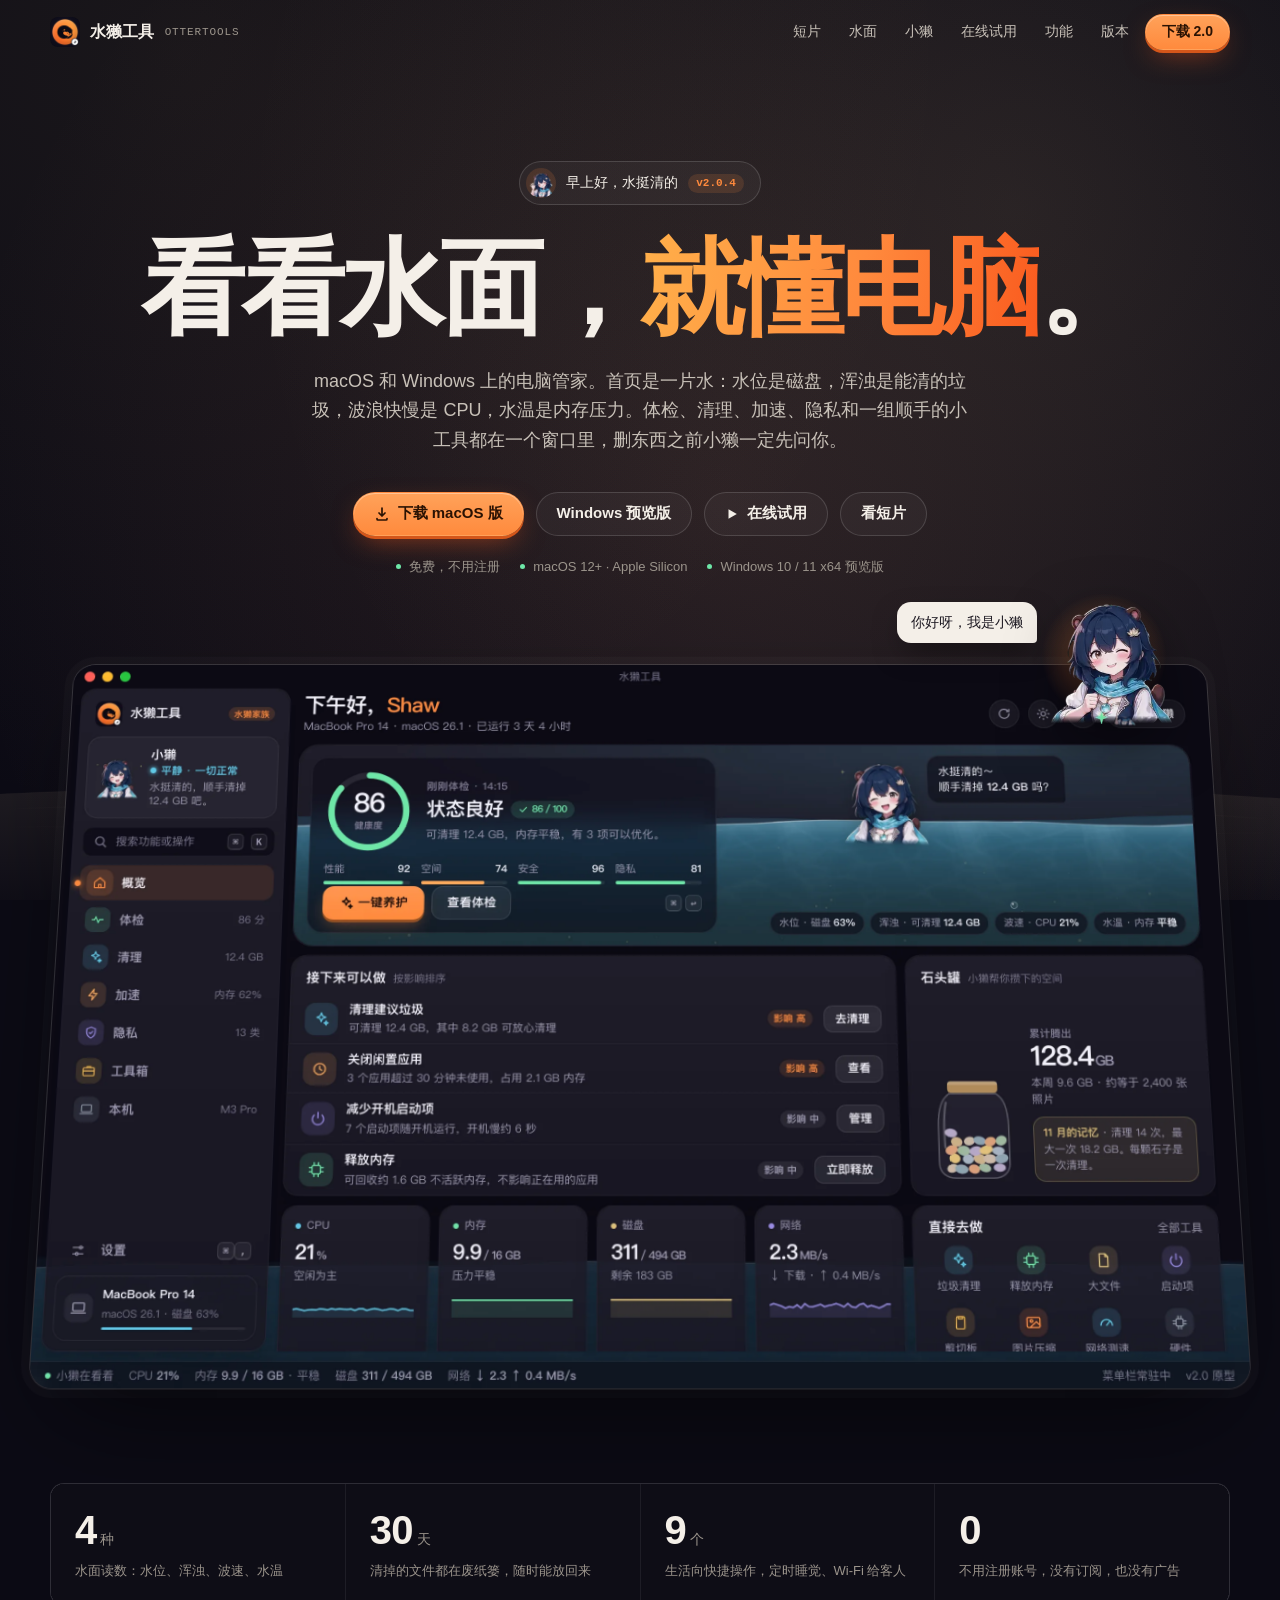
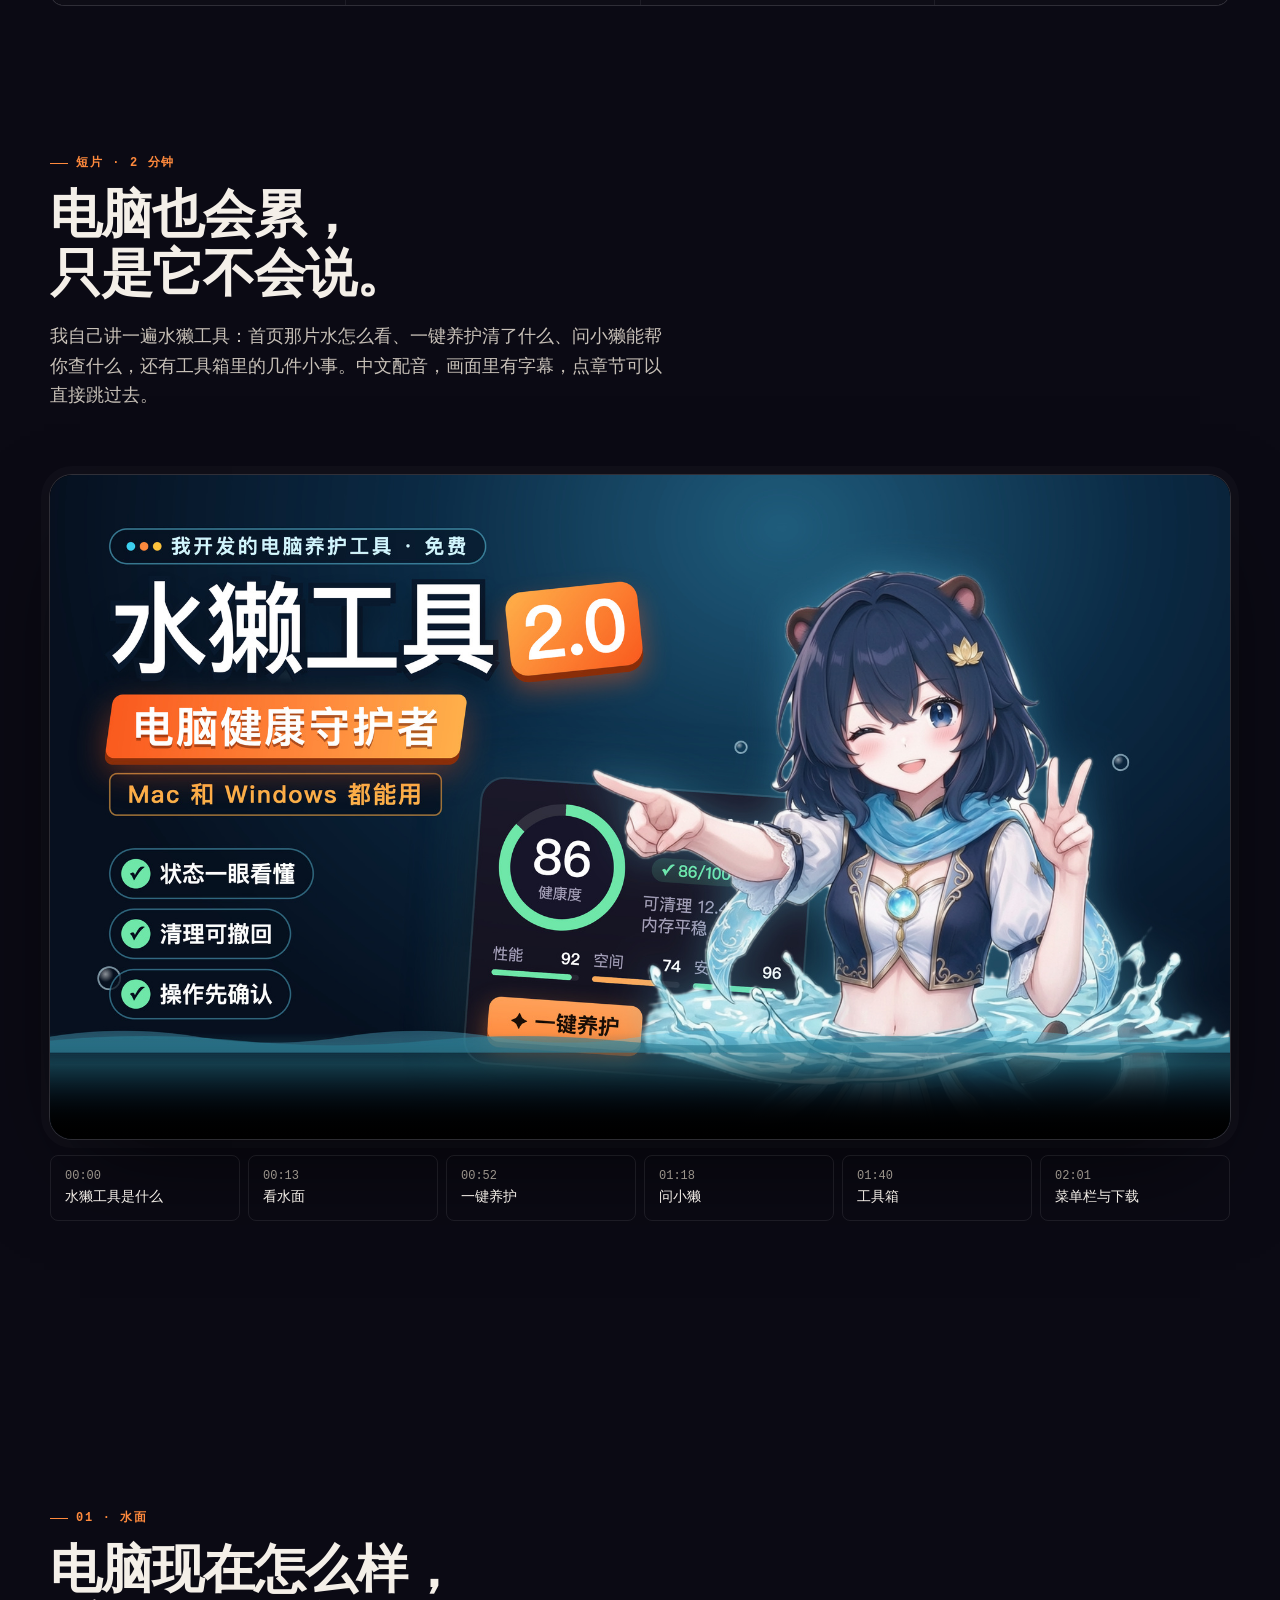
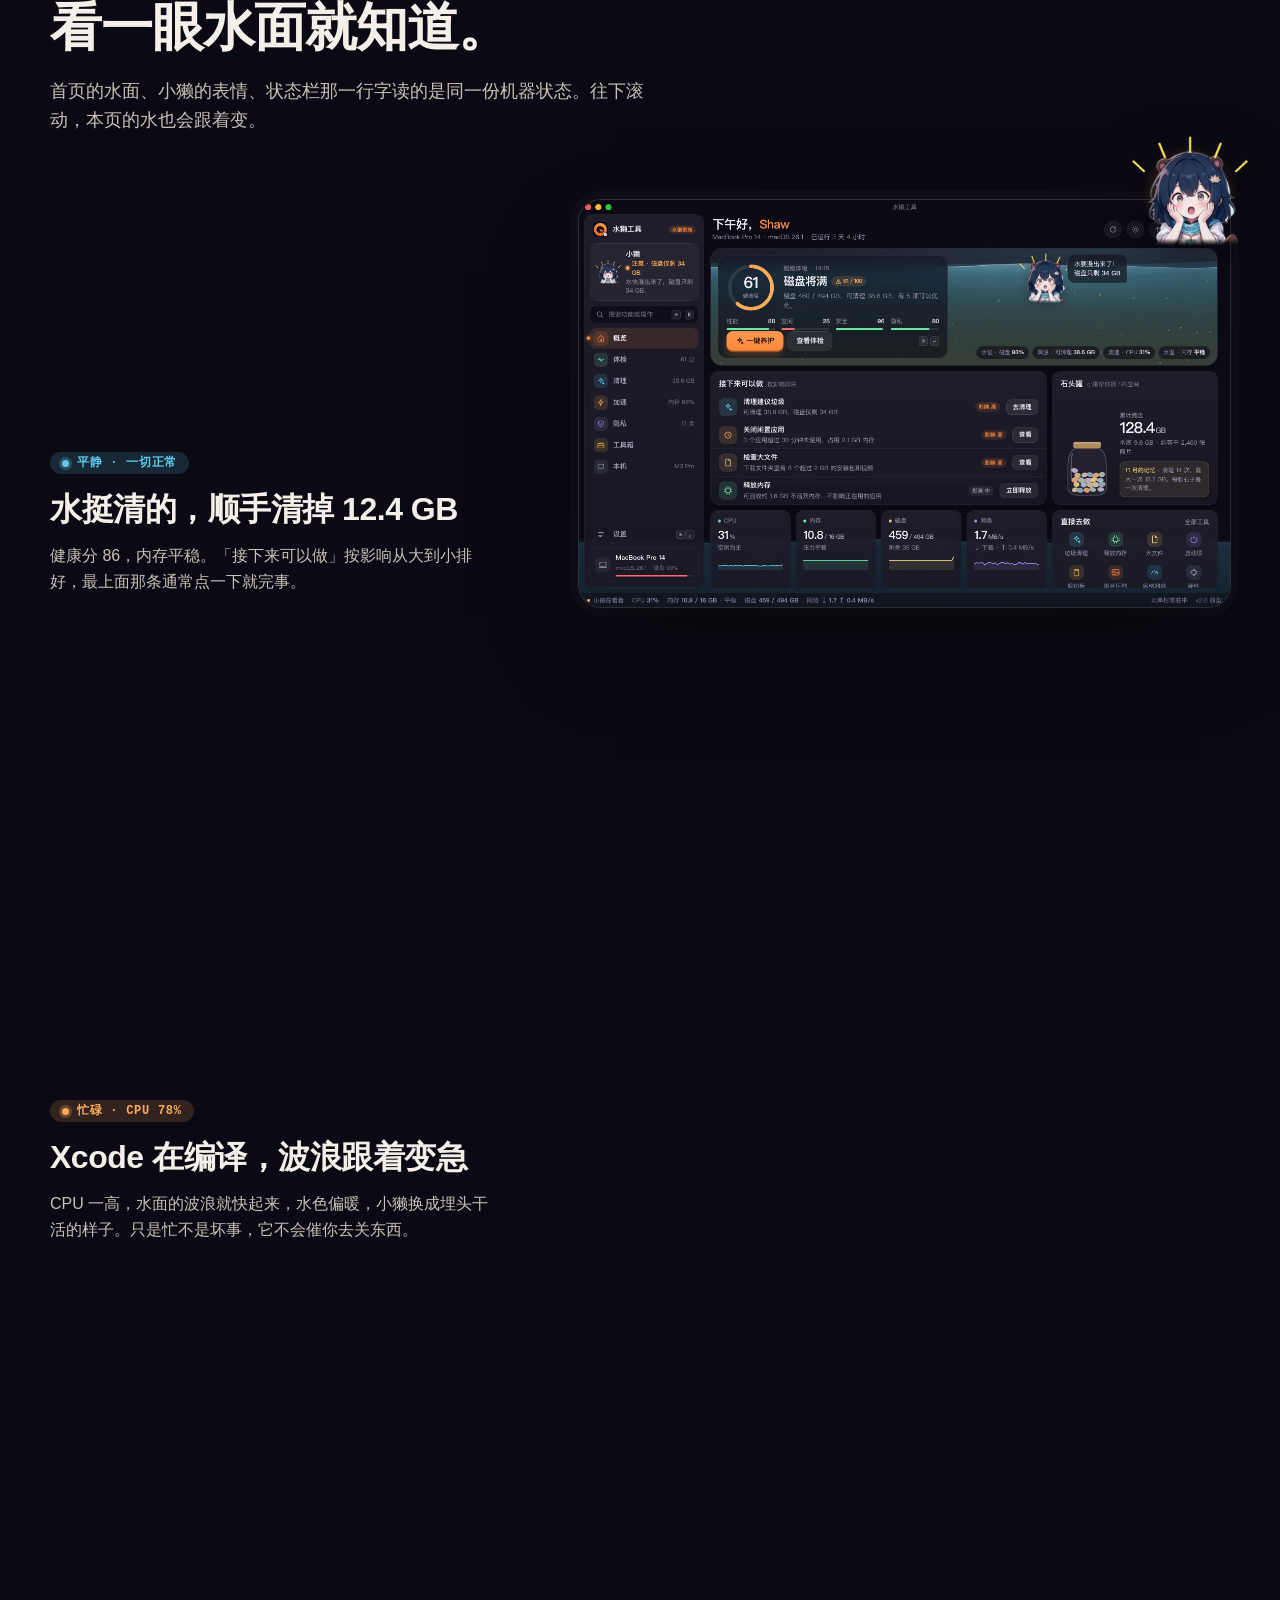
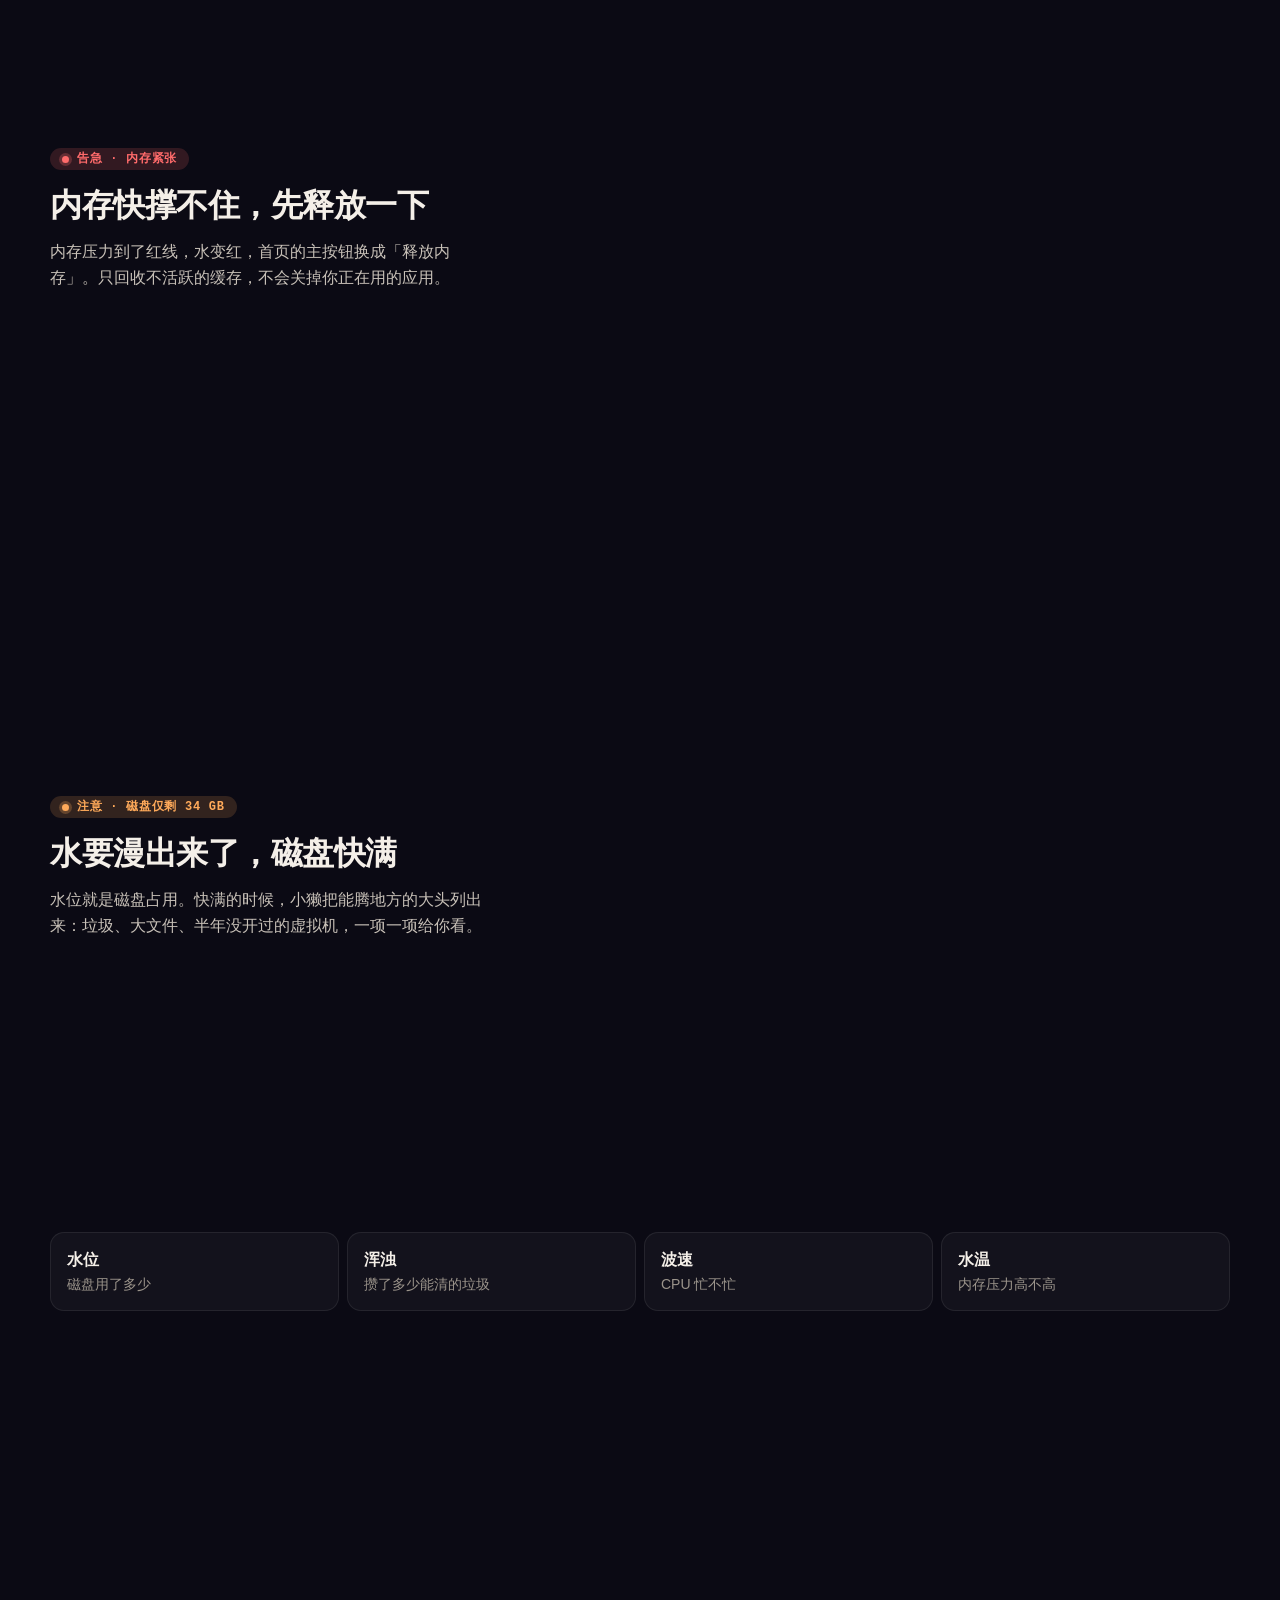
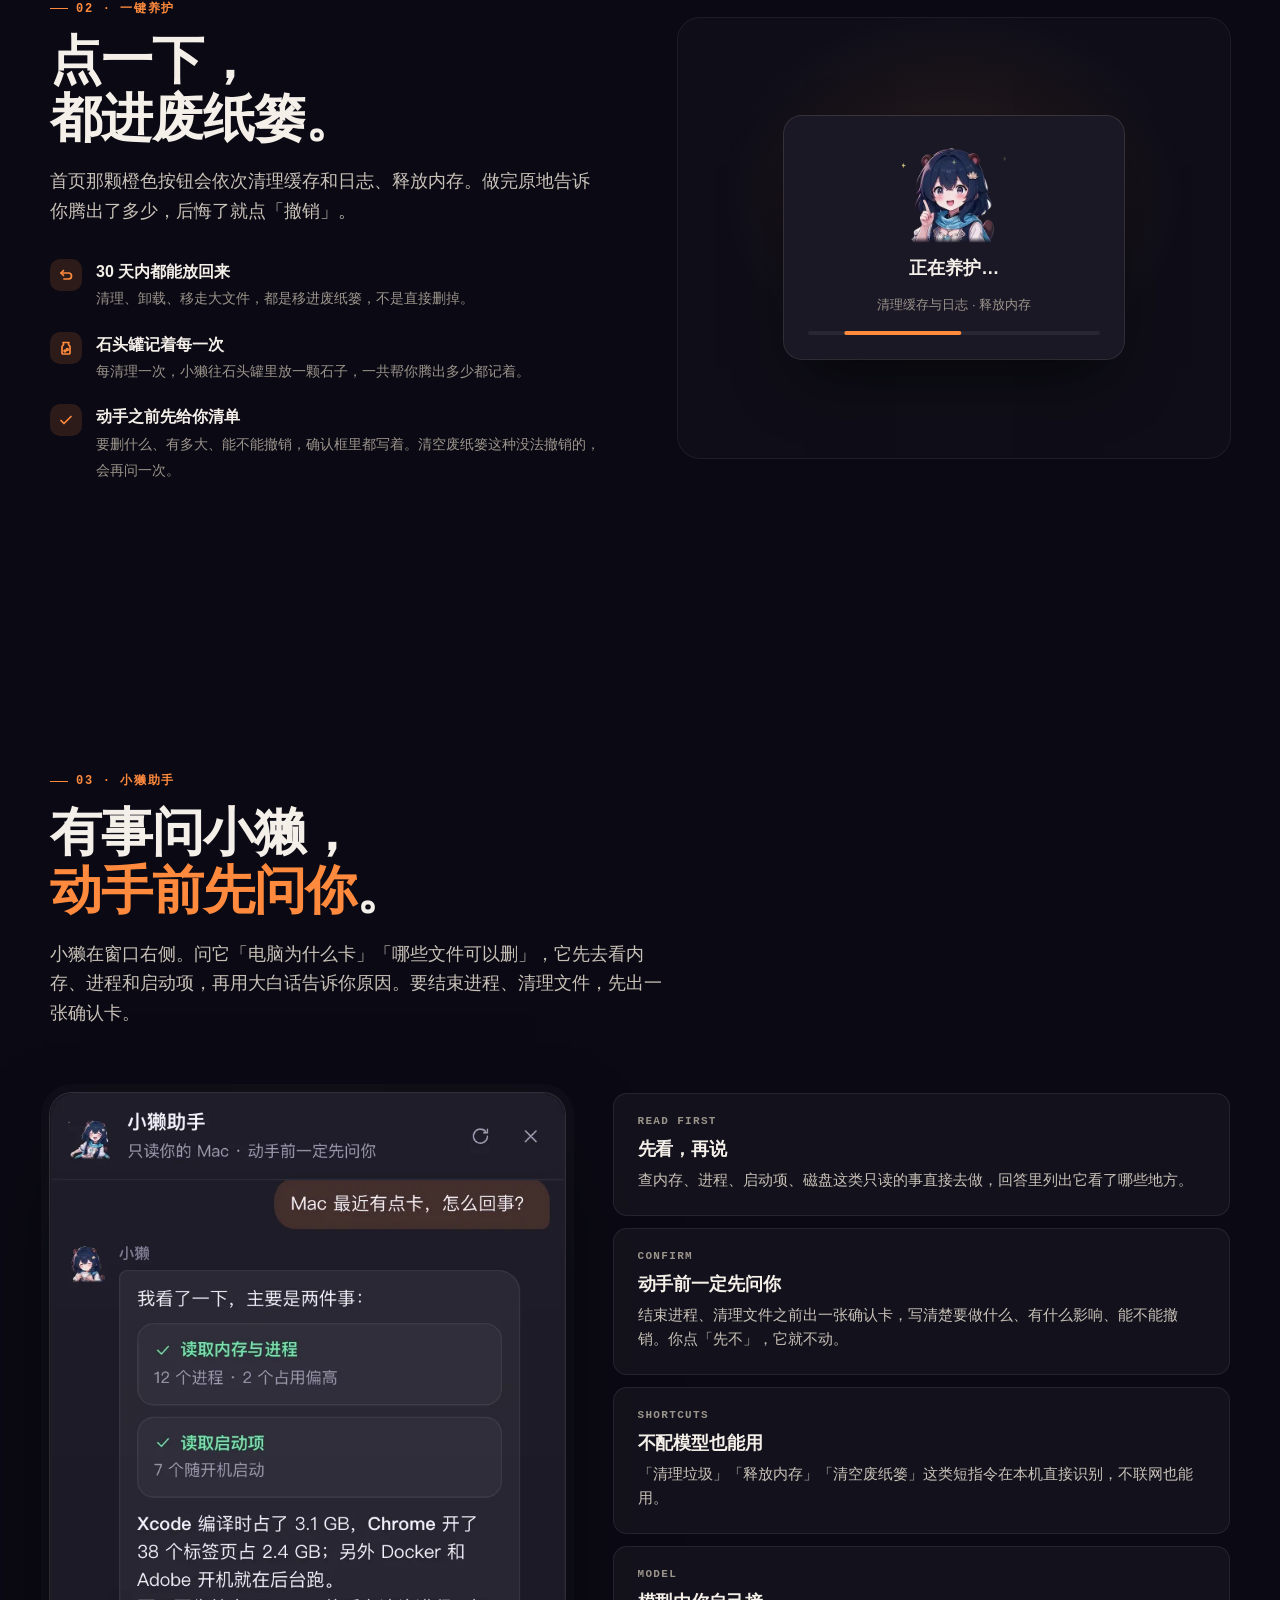
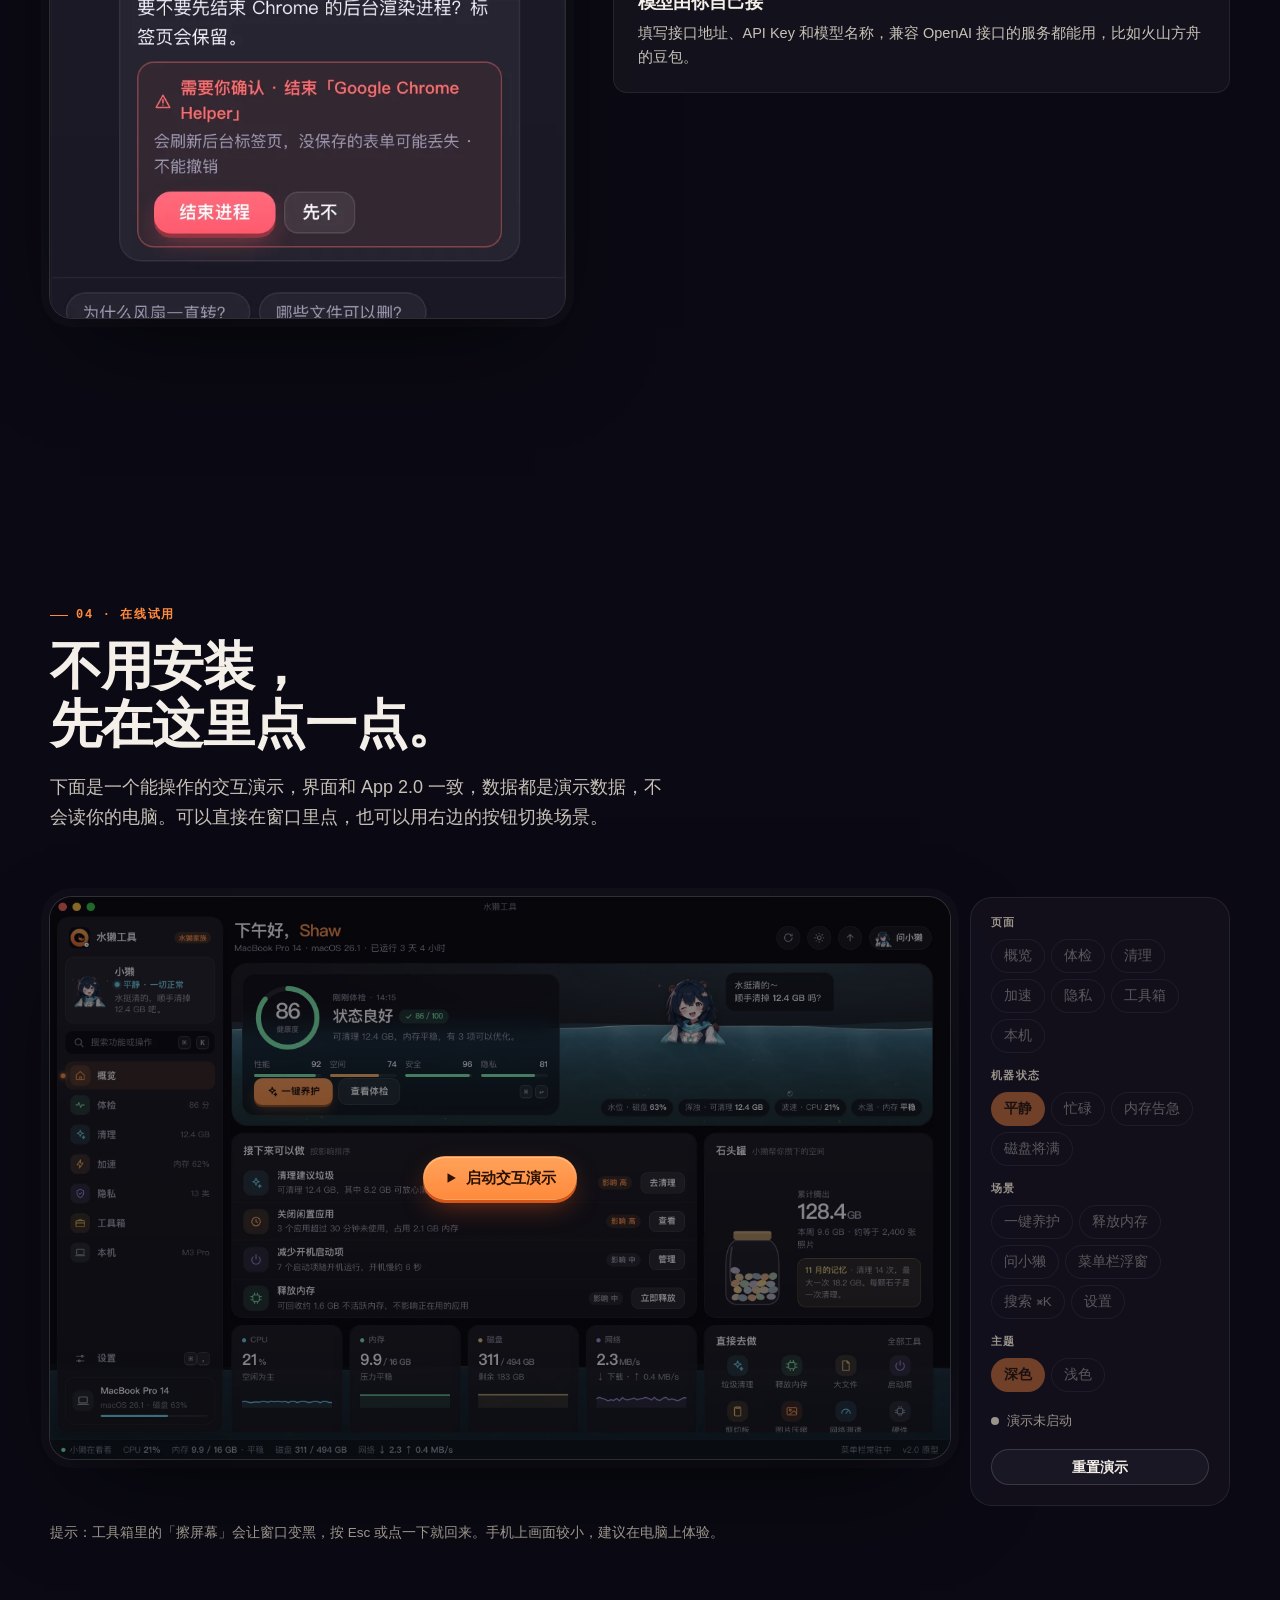
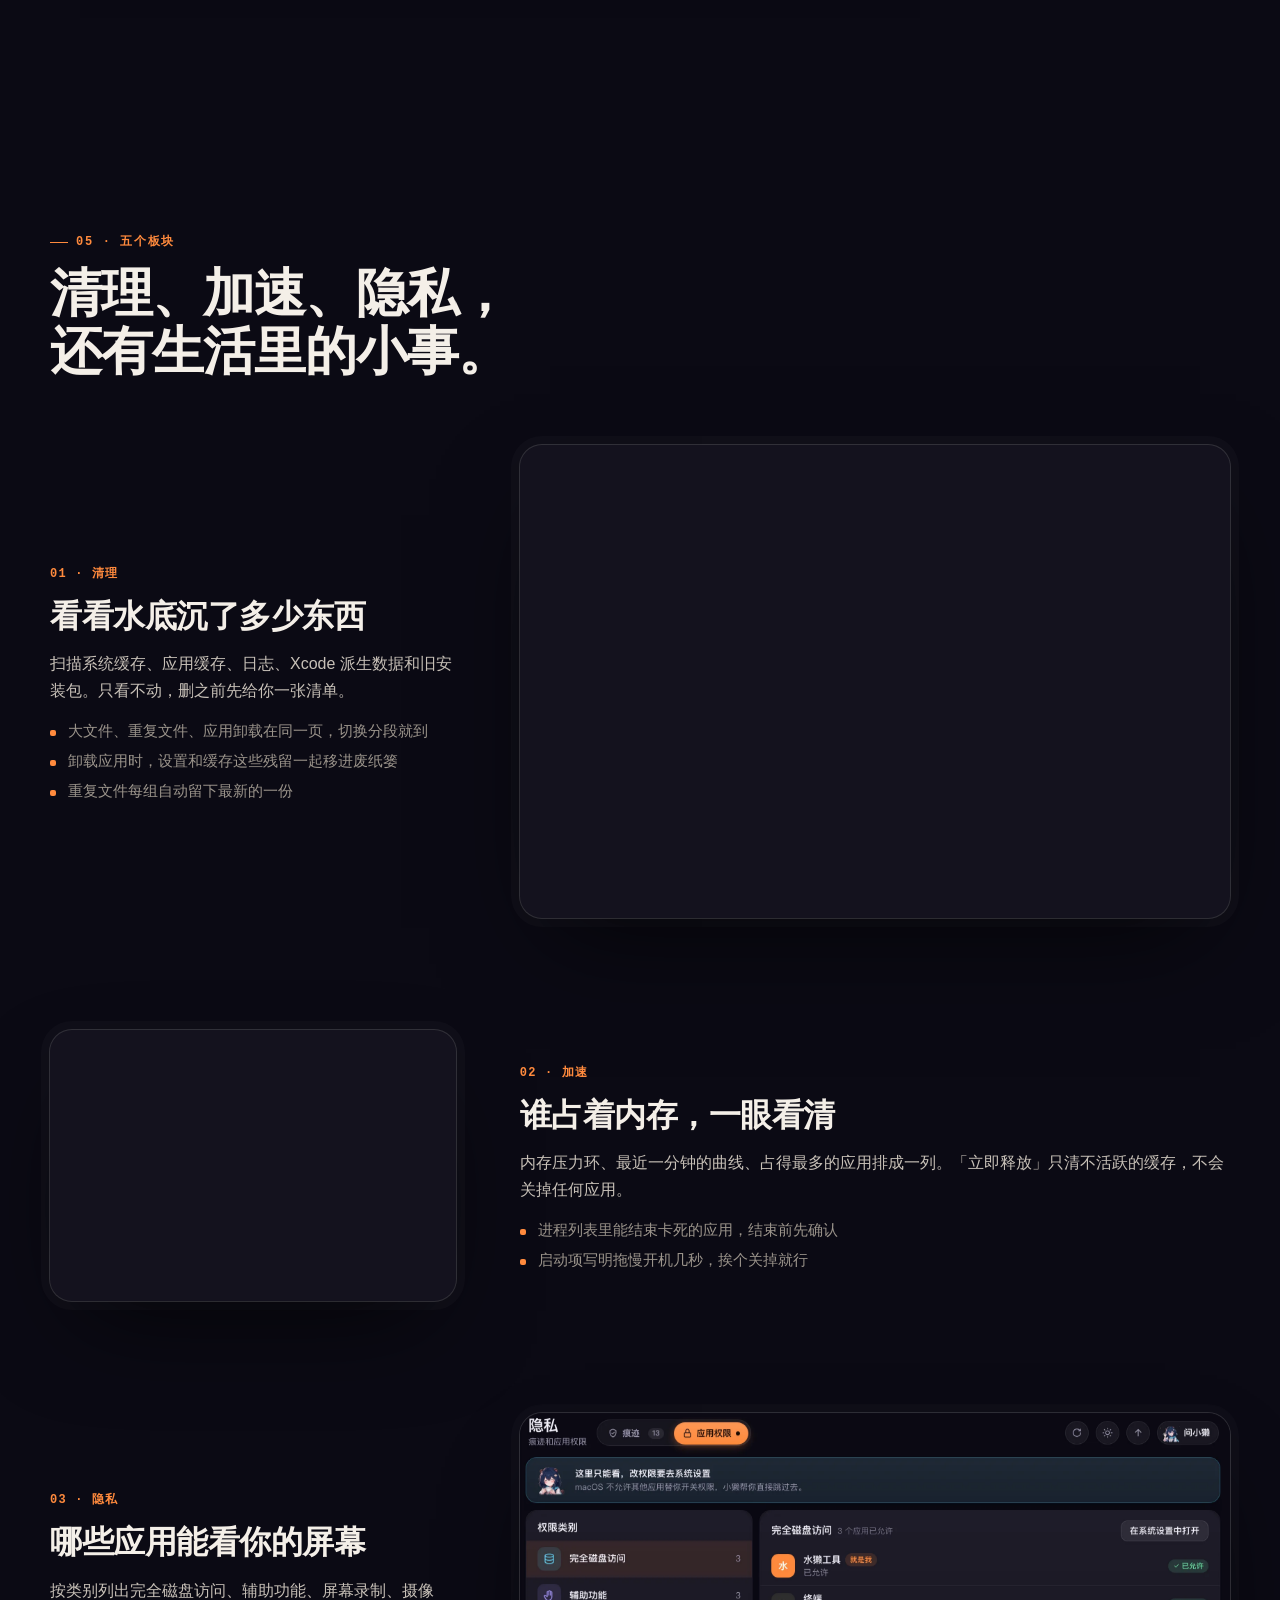
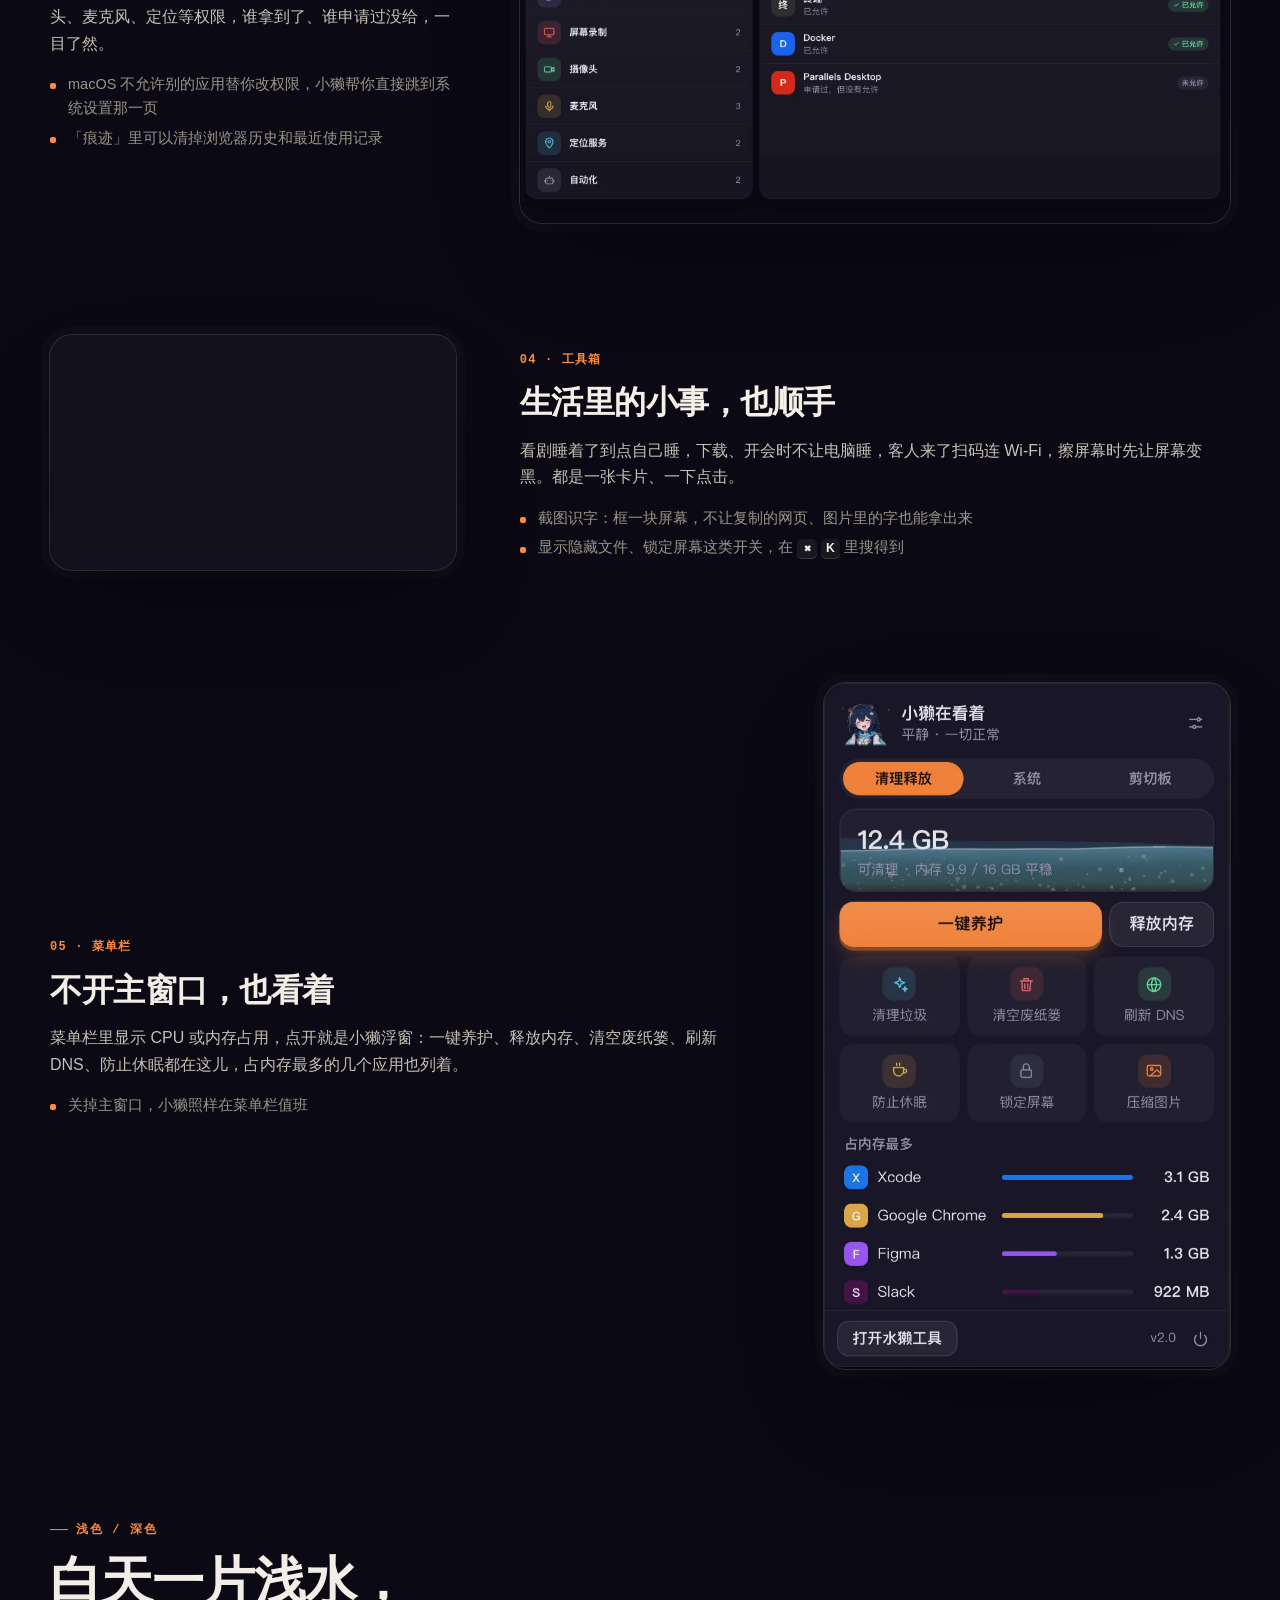
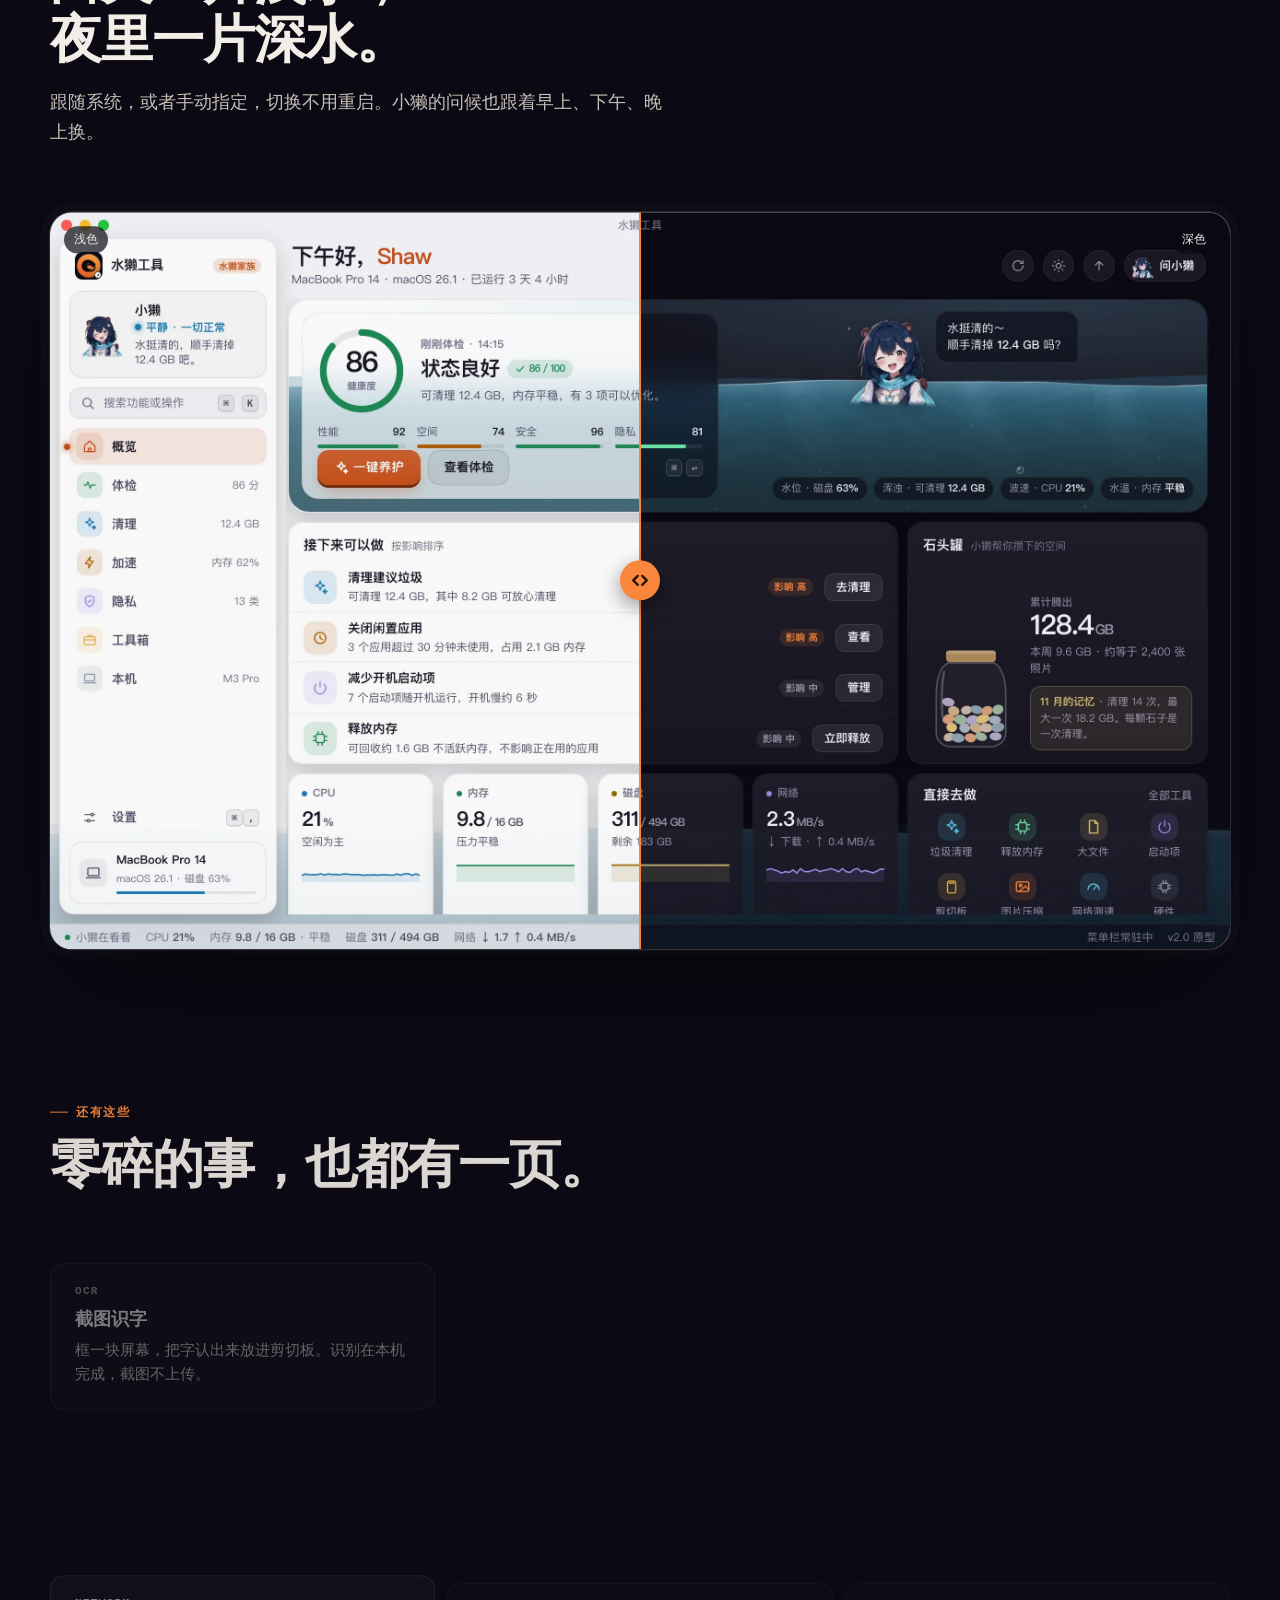
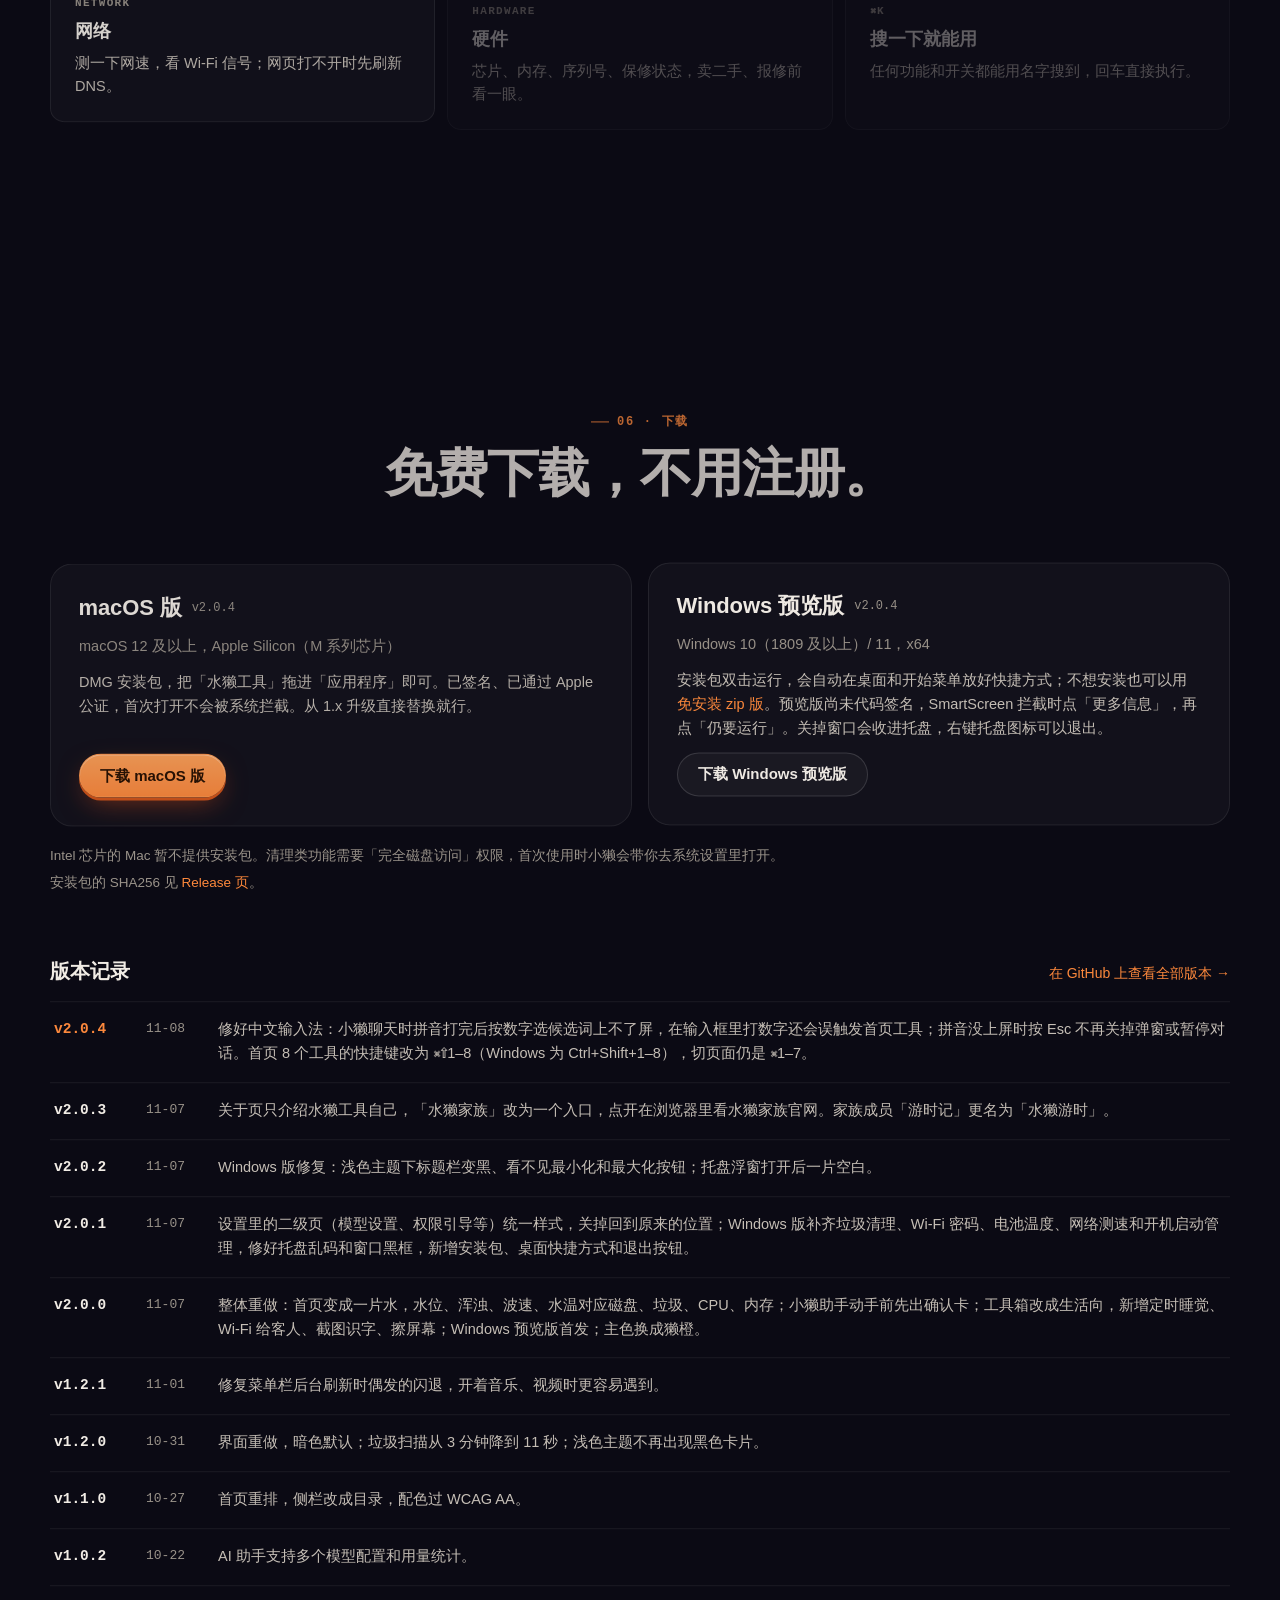
==== commit 25ecf405: "官网短片换成讲解版（首帧为封面，四章节真实界面 + 千问配音），海报换新封面，删除未用的 ottergit_icon Co-authored-by: Cursor <cursoragent@curso" ====
--- a/index.html
+++ b/index.html
@@ -1141,23 +1141,24 @@
         <div class="sec-head rise">
           <p class="eyebrow">短片 · 2 分钟</p>
           <h2 id="film-title">电脑也会累，<br />只是它不会说。</h2>
-          <p class="lede">从磁盘变红的那个深夜讲起：小獭怎么用一片水告诉你电脑累不累，替你清理，动手之前先问你。中文配音，画面里有字幕，点章节可以直接跳过去。</p>
+          <p class="lede">我自己讲一遍水獭工具：首页那片水怎么看、一键养护清了什么、问小獭能帮你查什么，还有工具箱里的几件小事。中文配音，画面里有字幕，点章节可以直接跳过去。</p>
         </div>
         <div class="frame film rise">
           <video id="promo" controls playsinline preload="none" poster="assets/film-poster.jpg" width="1920" height="1080"
-            aria-label="水獭工具 2.0 宣传片，2 分 27 秒，中文配音">
+            aria-label="水獭工具 2.0 宣传片，2 分 22 秒，中文配音">
             <source src="assets/ottertools-promo.mp4" type="video/mp4" />
             <track kind="captions" srclang="zh" label="中文" src="assets/ottertools-promo.zh.vtt" />
             你的浏览器放不了内嵌视频，可以<a href="assets/ottertools-promo.mp4">直接下载</a>观看。
           </video>
         </div>
         <ol class="chapters rise" aria-label="短片章节">
-          <li><a href="#film" data-t="0"><span>00:00</span>那些卡住的瞬间</a></li>
-          <li><a href="#film" data-t="26"><span>00:26</span>小獭来了</a></li>
-          <li><a href="#film" data-t="37.5"><span>00:37</span>看水就懂</a></li>
-          <li><a href="#film" data-t="62"><span>01:02</span>一键养护</a></li>
-          <li><a href="#film" data-t="89"><span>01:29</span>问小獭</a></li>
-          <li><a href="#film" data-t="111"><span>01:51</span>生活小事</a></li>        </ol>
+          <li><a href="#film" data-t="0"><span>00:00</span>水獭工具是什么</a></li>
+          <li><a href="#film" data-t="13.5"><span>00:13</span>看水面</a></li>
+          <li><a href="#film" data-t="52"><span>00:52</span>一键养护</a></li>
+          <li><a href="#film" data-t="78.5"><span>01:18</span>问小獭</a></li>
+          <li><a href="#film" data-t="100"><span>01:40</span>工具箱</a></li>
+          <li><a href="#film" data-t="121"><span>02:01</span>菜单栏与下载</a></li>
+        </ol>
       </div>
     </section>
 
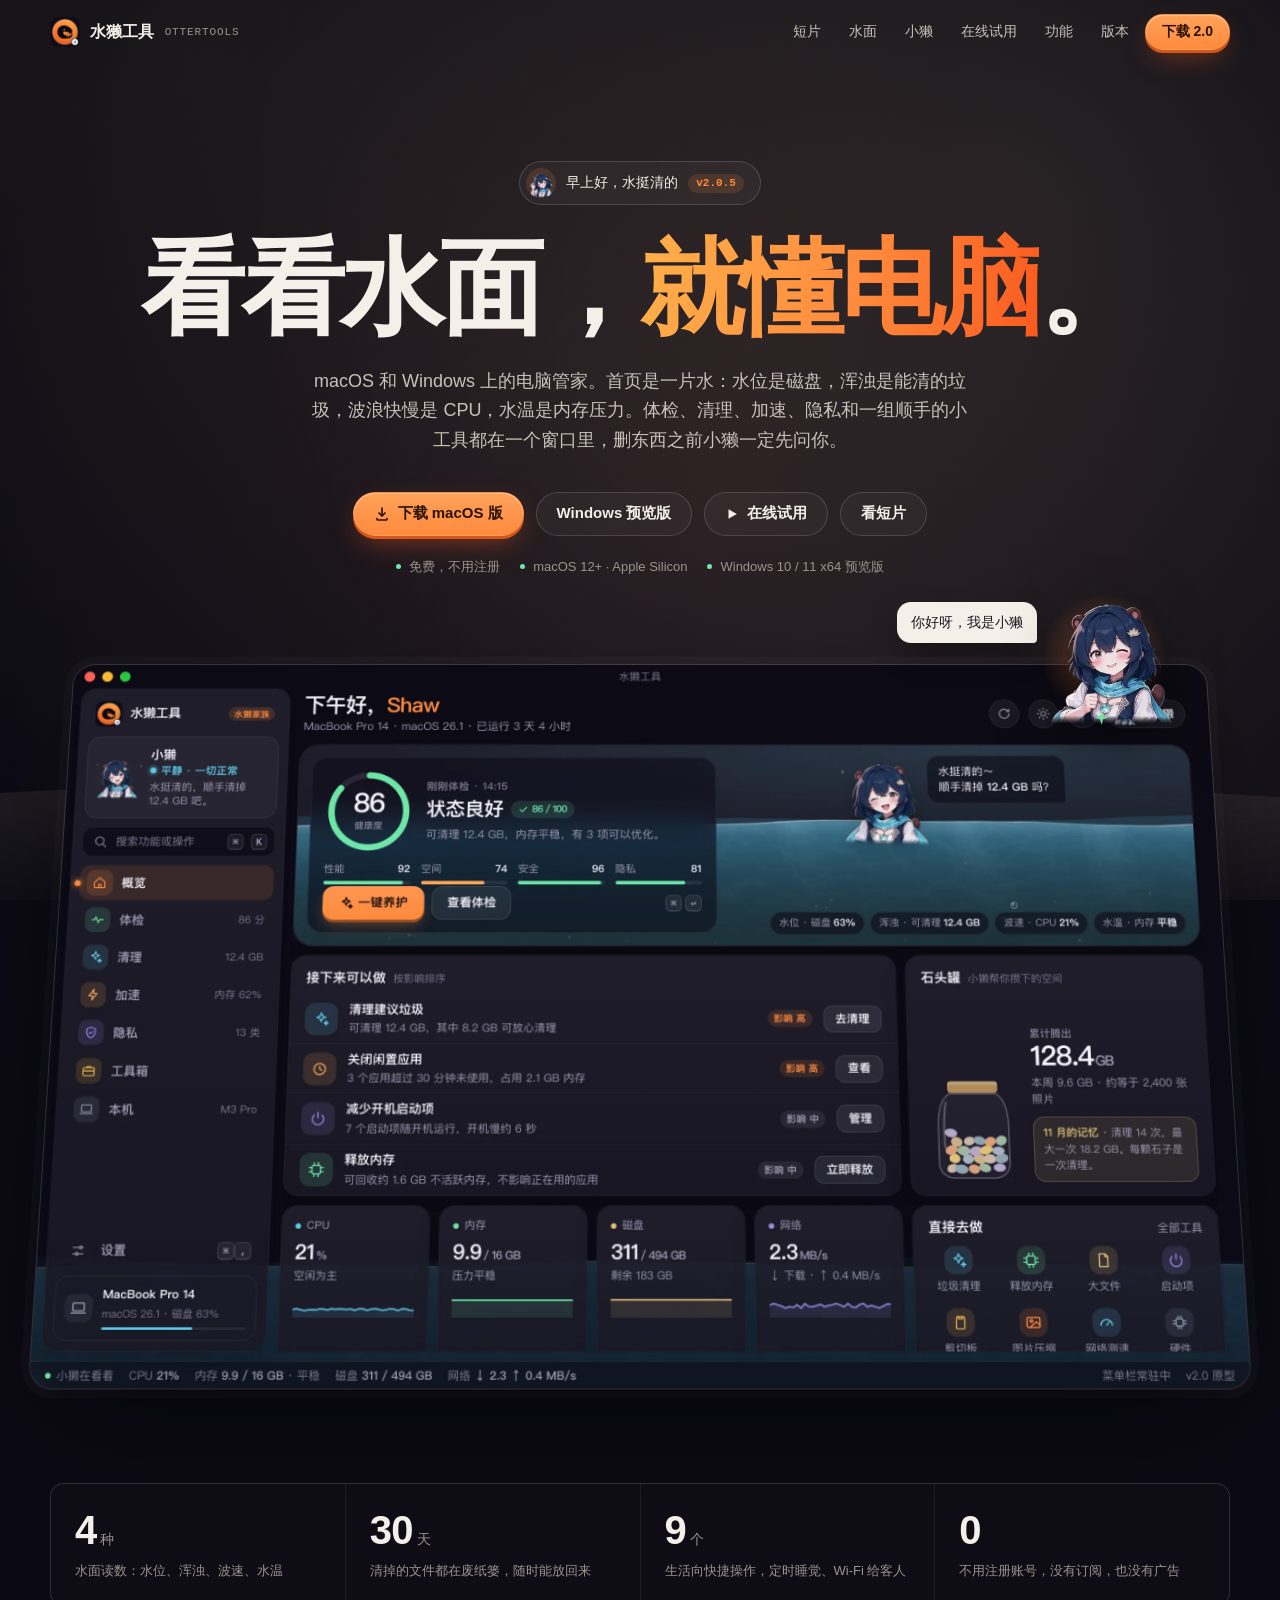
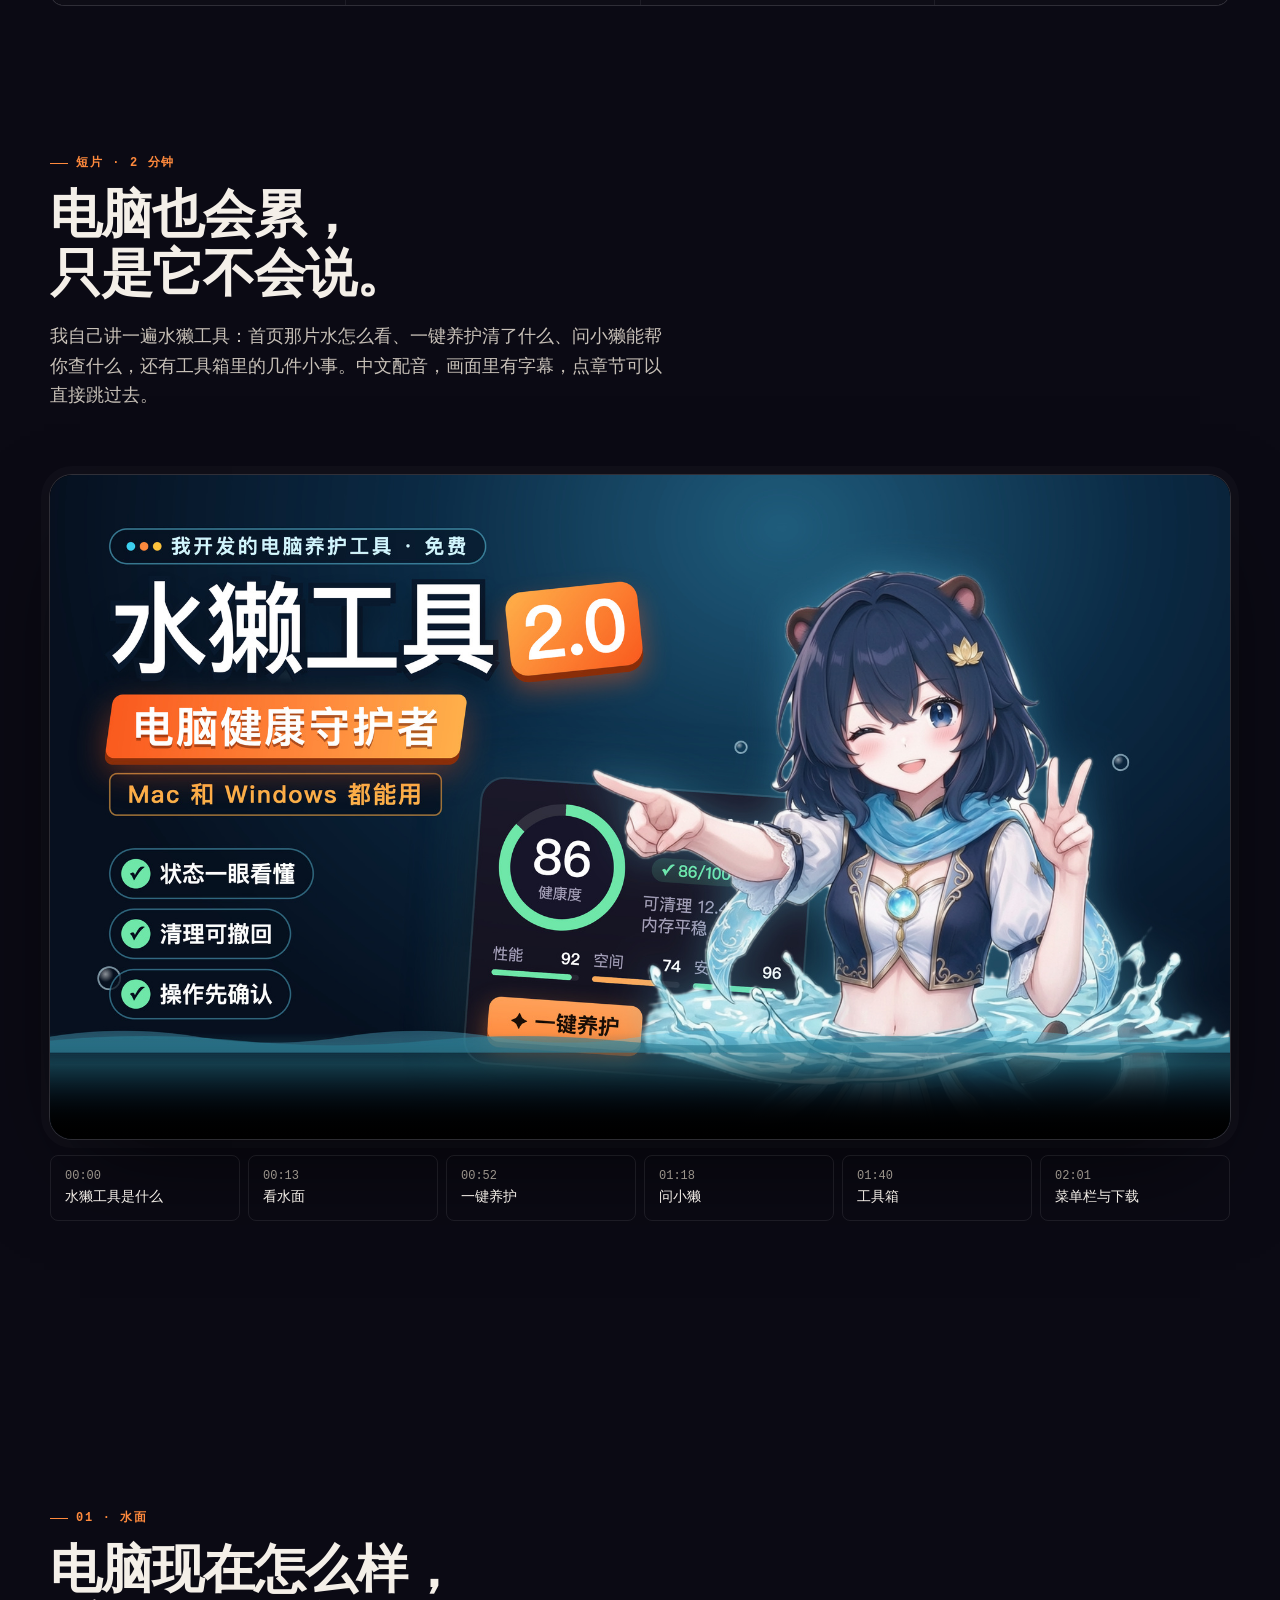
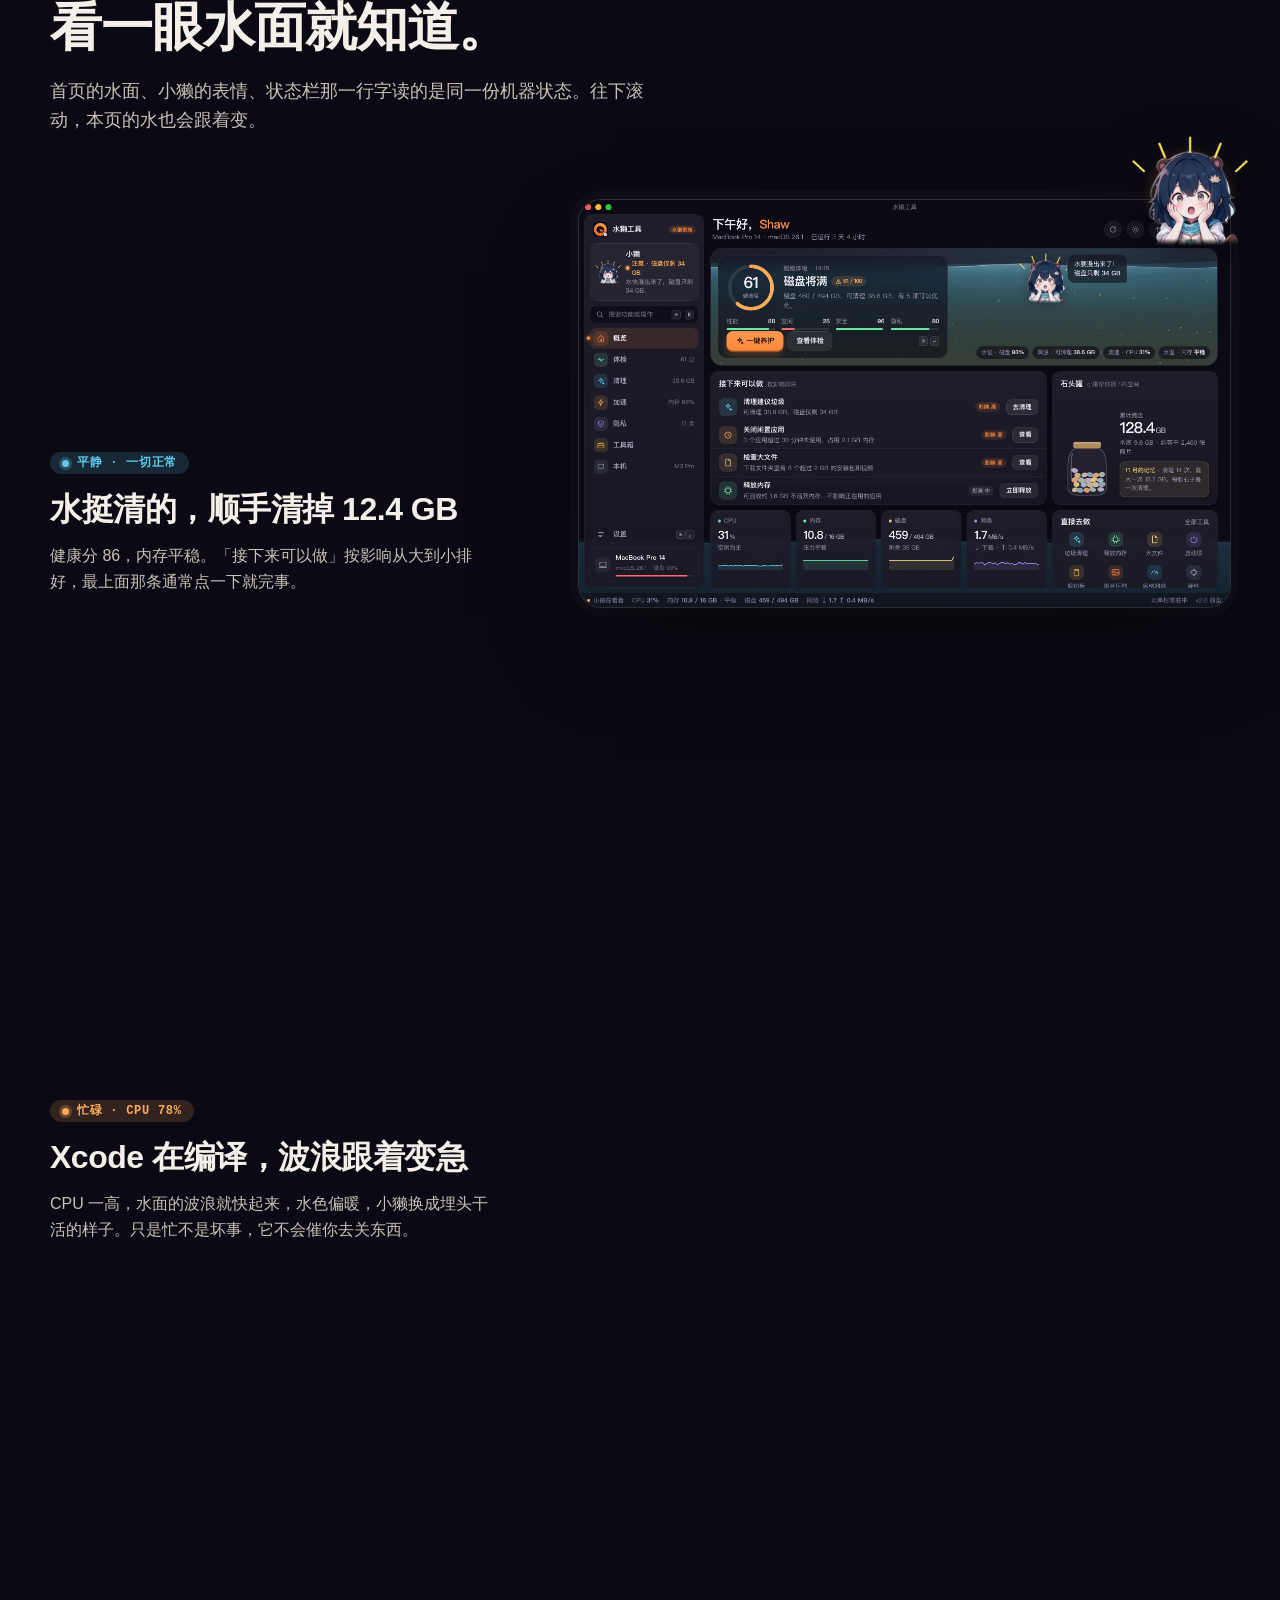
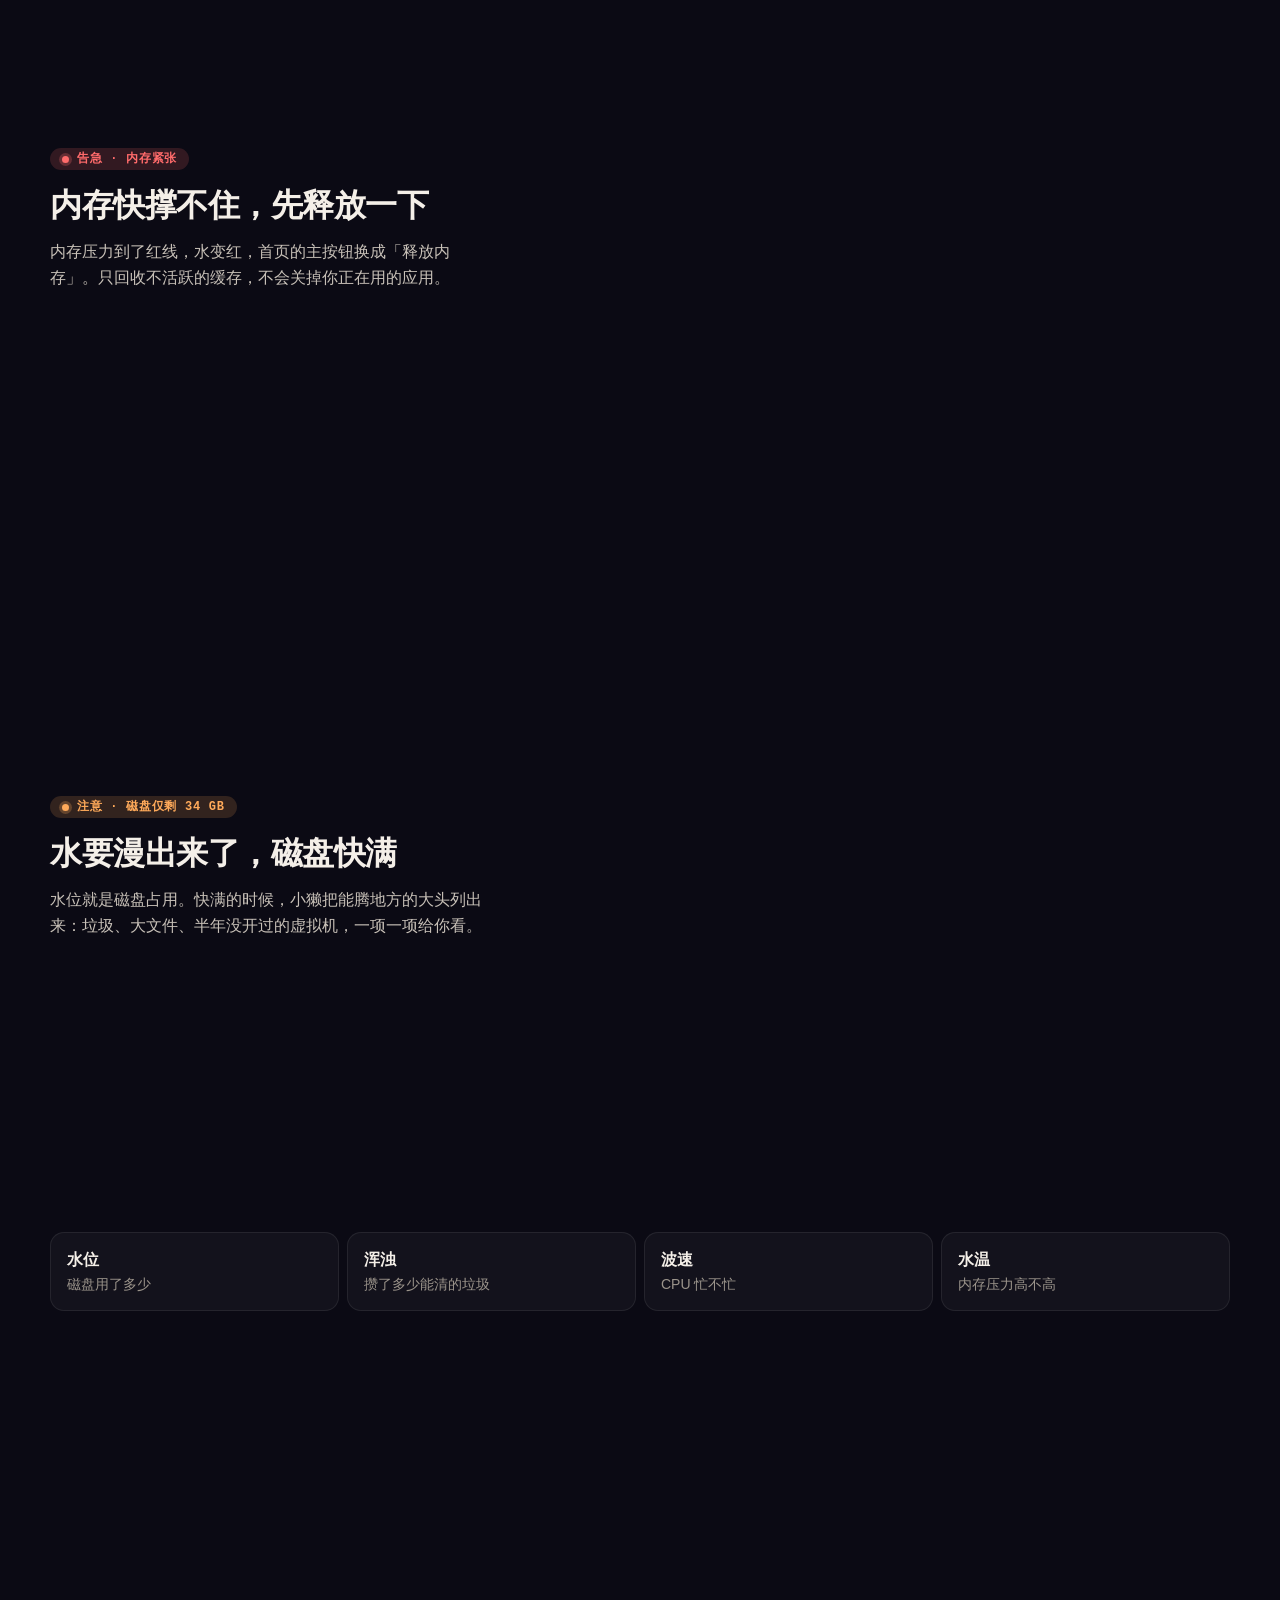
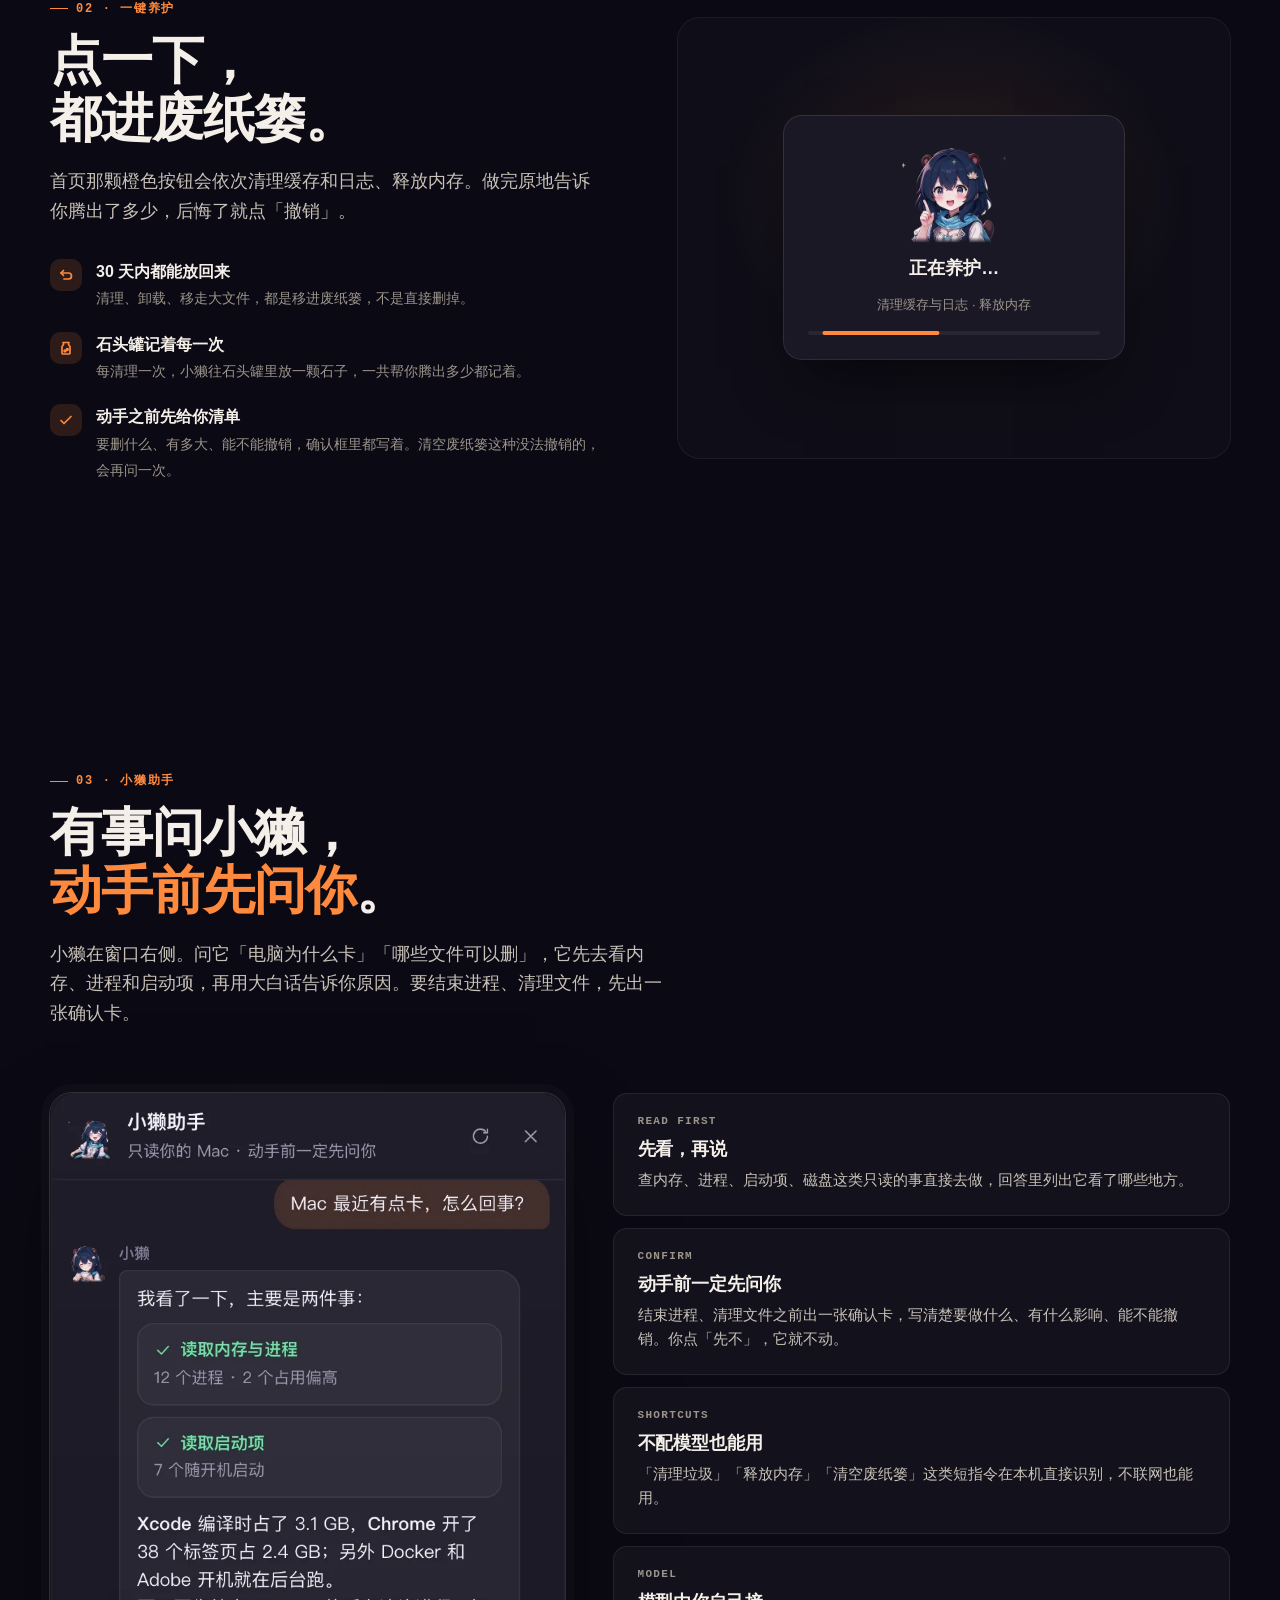
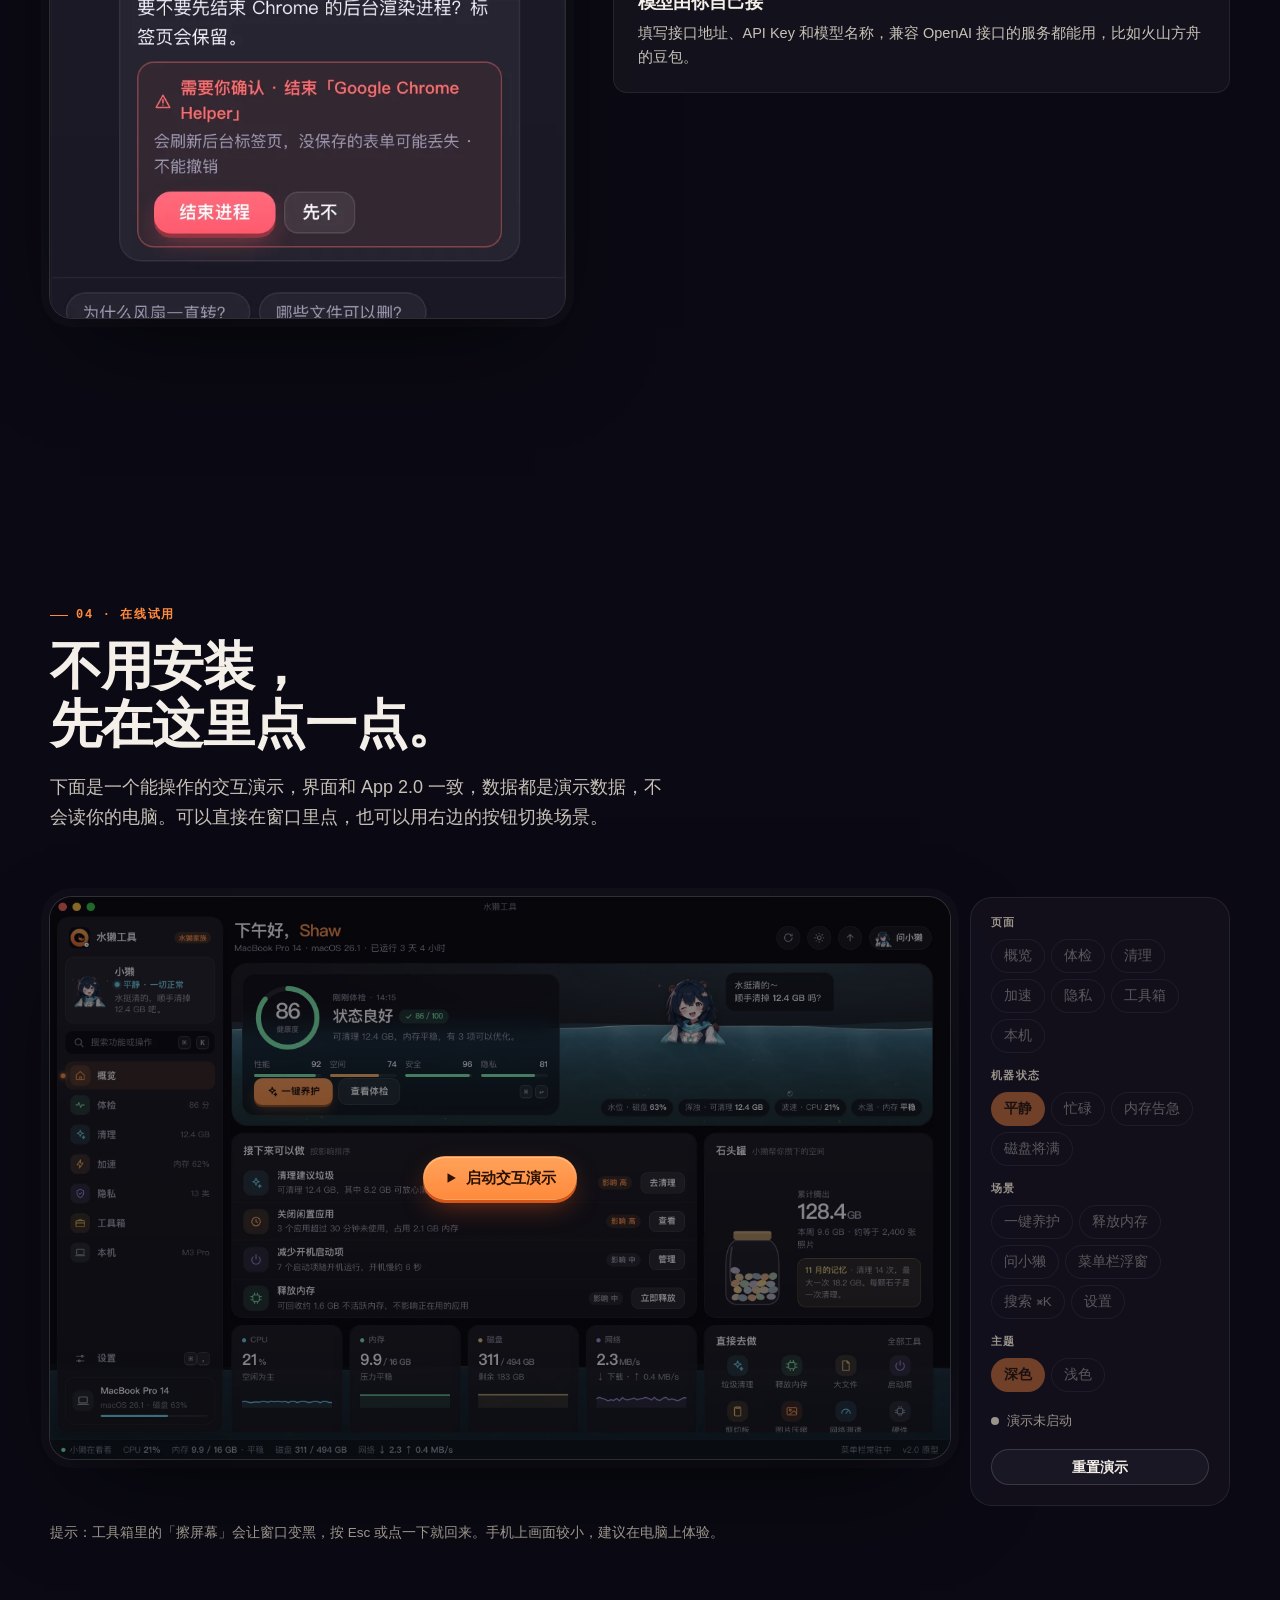
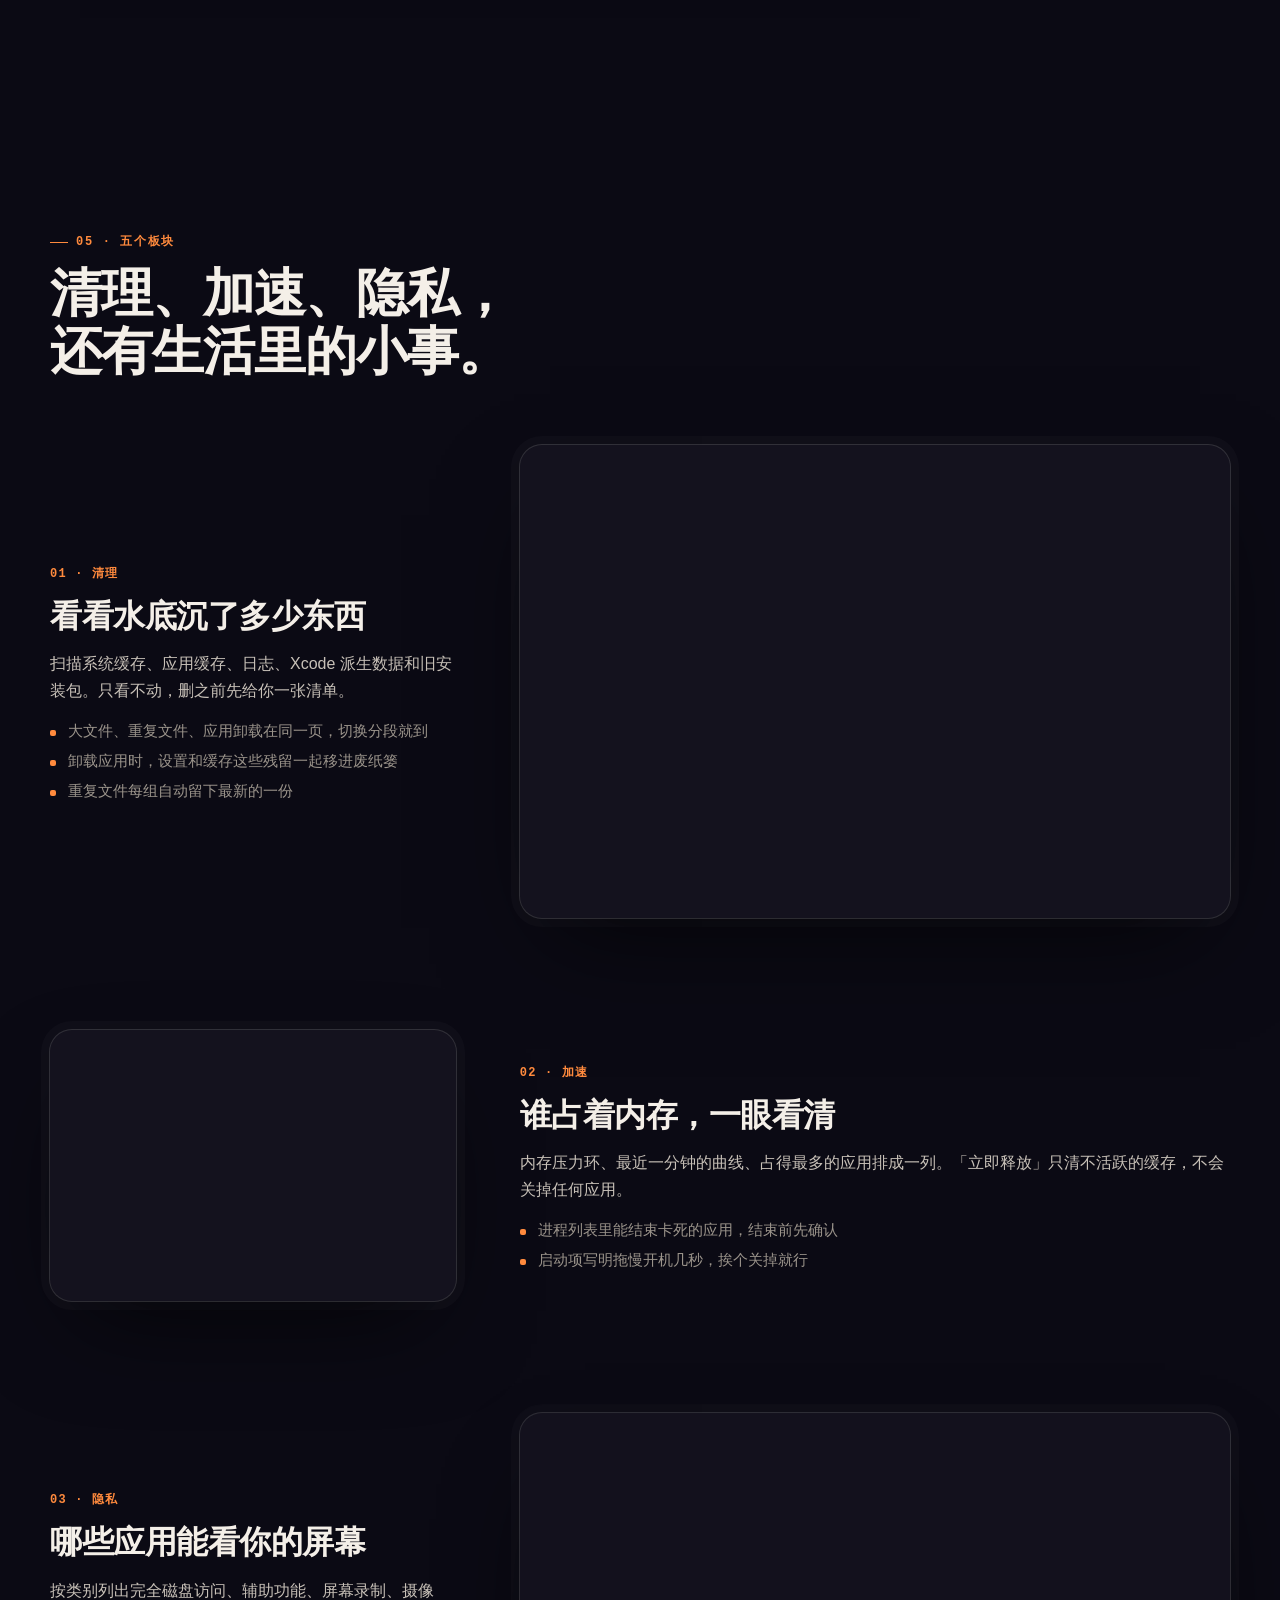
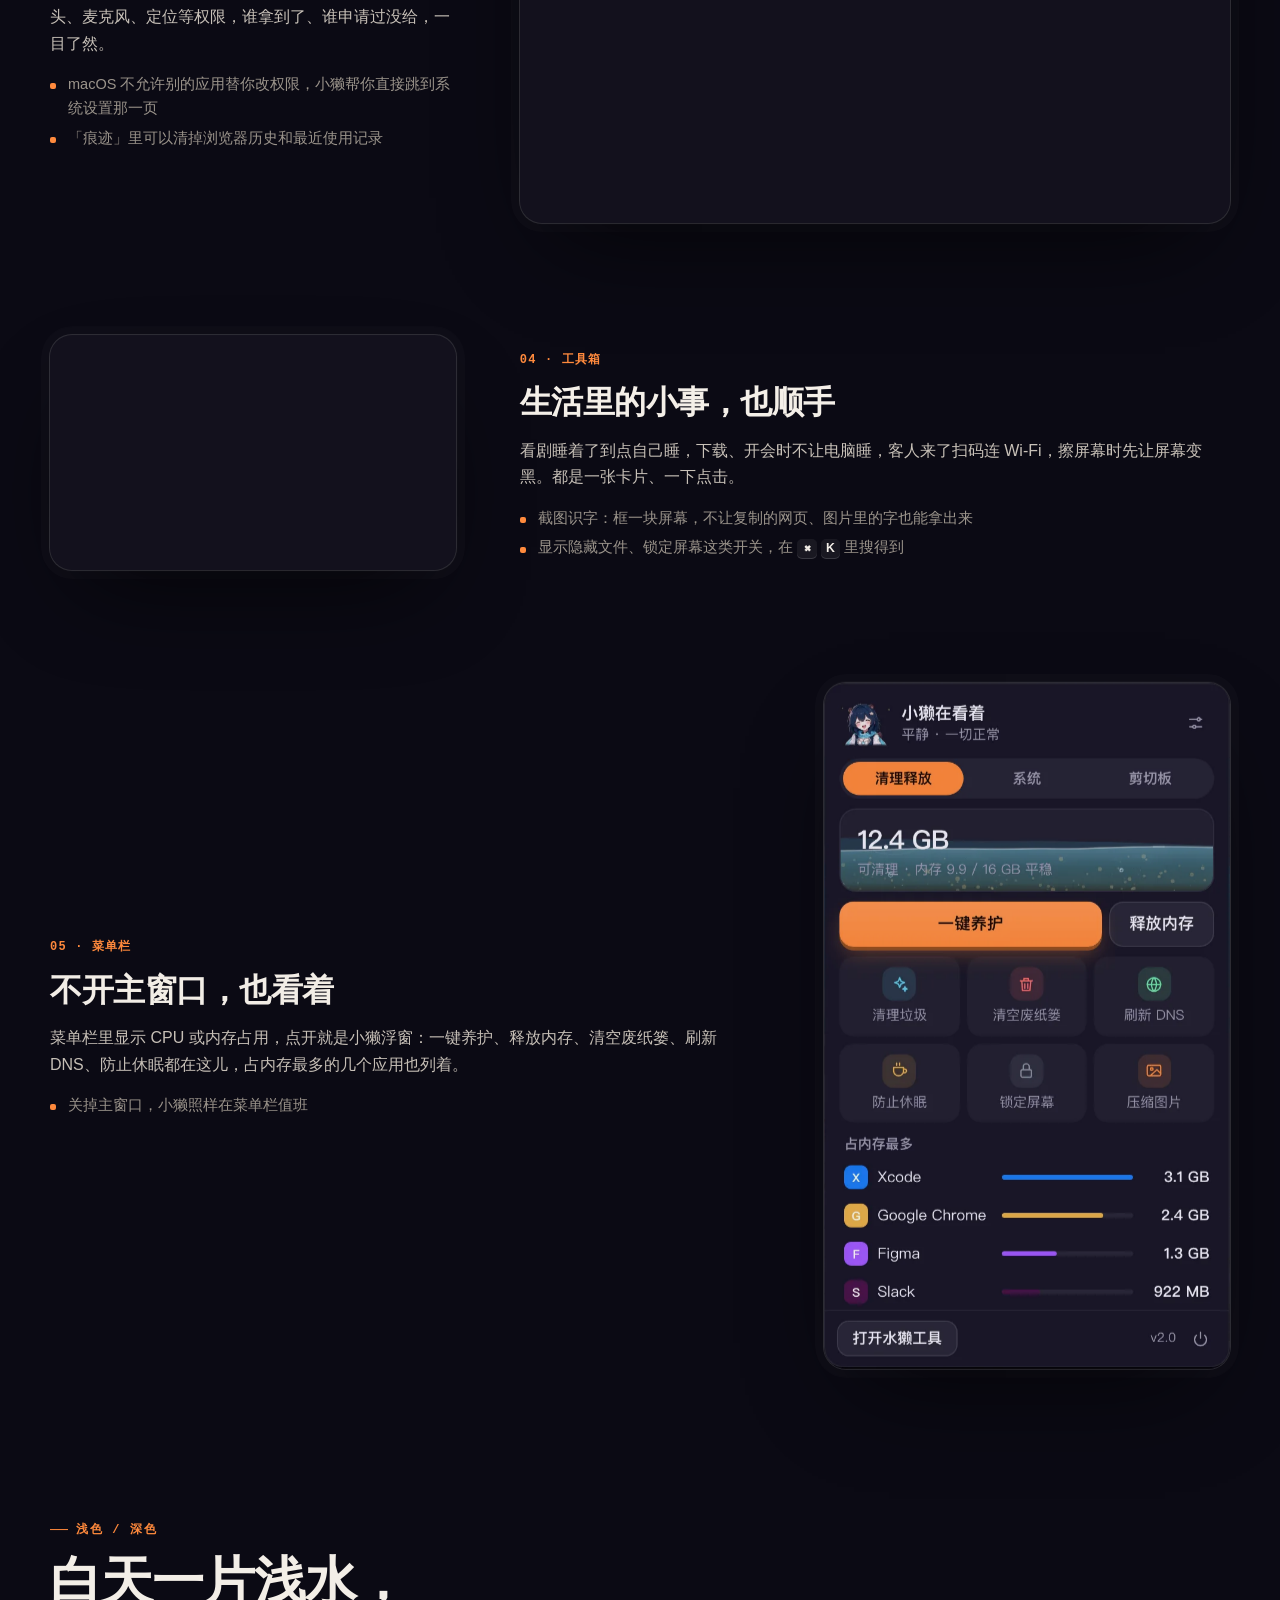
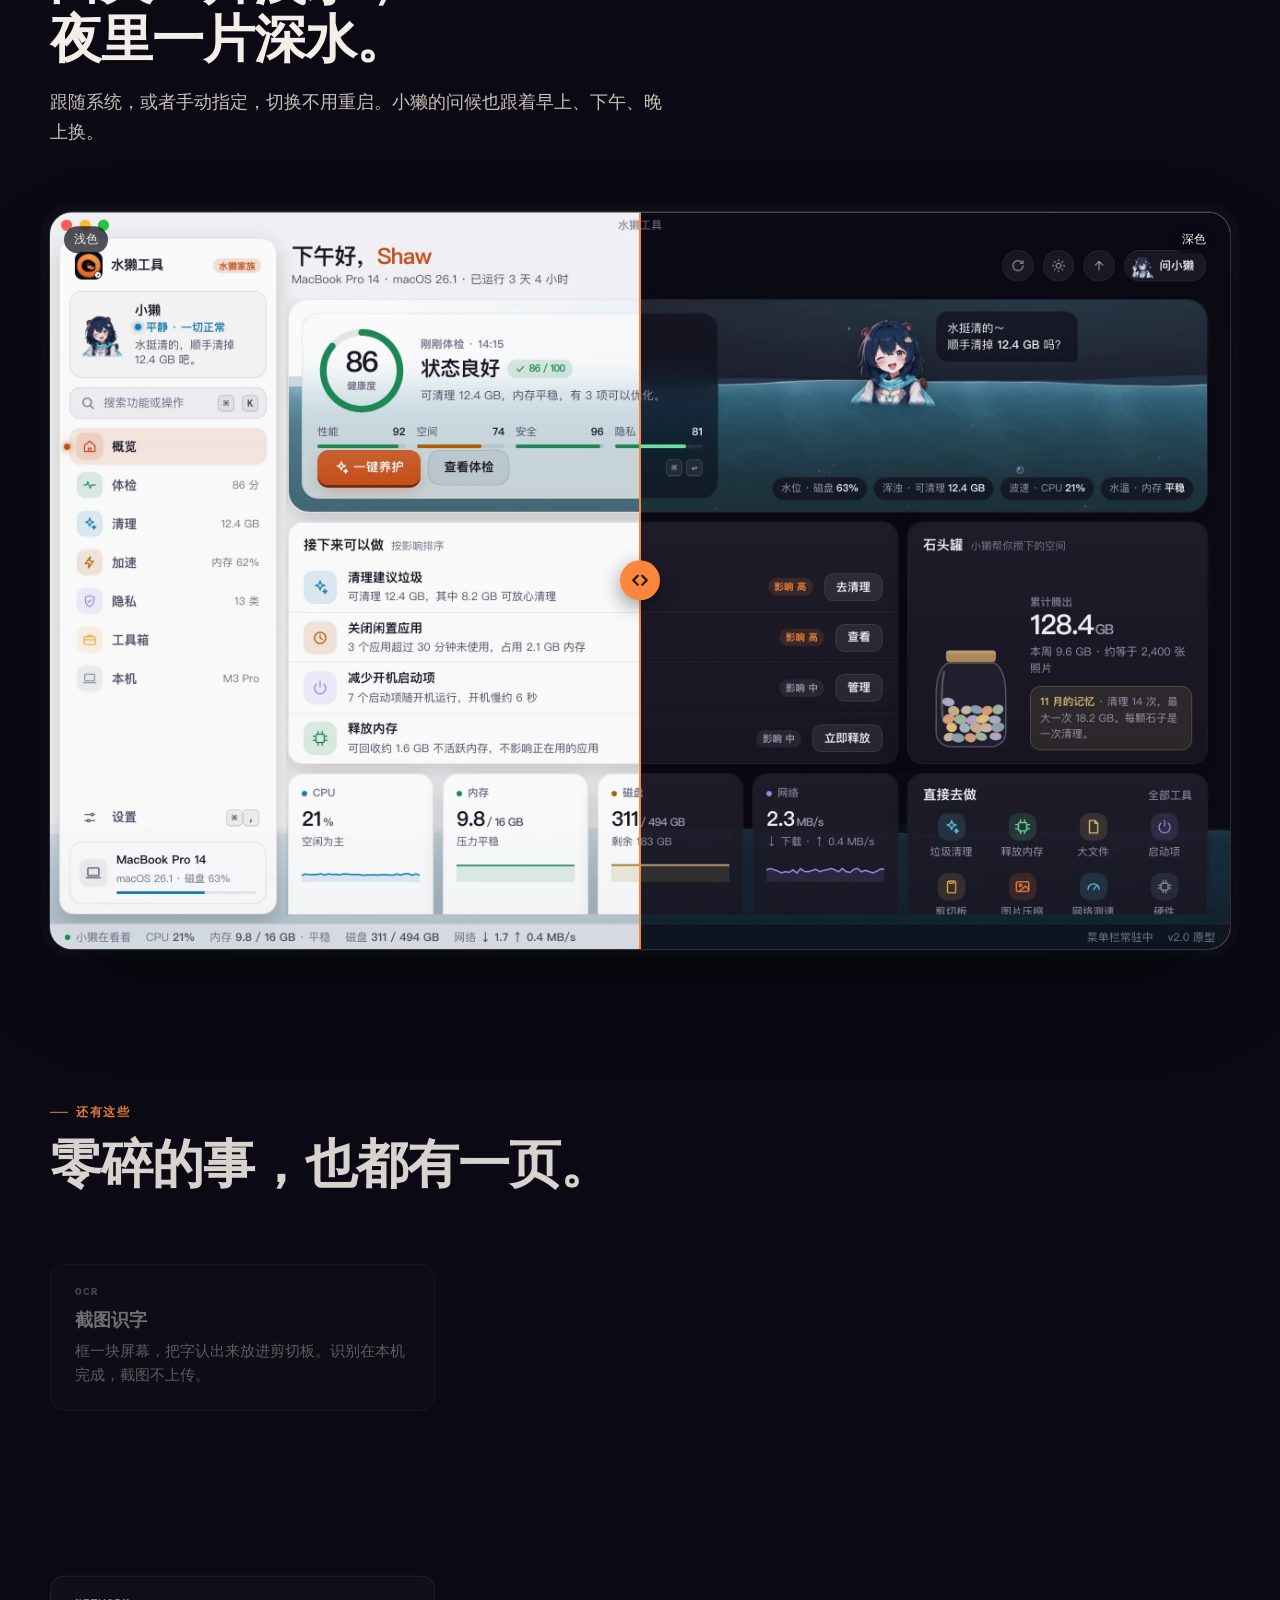
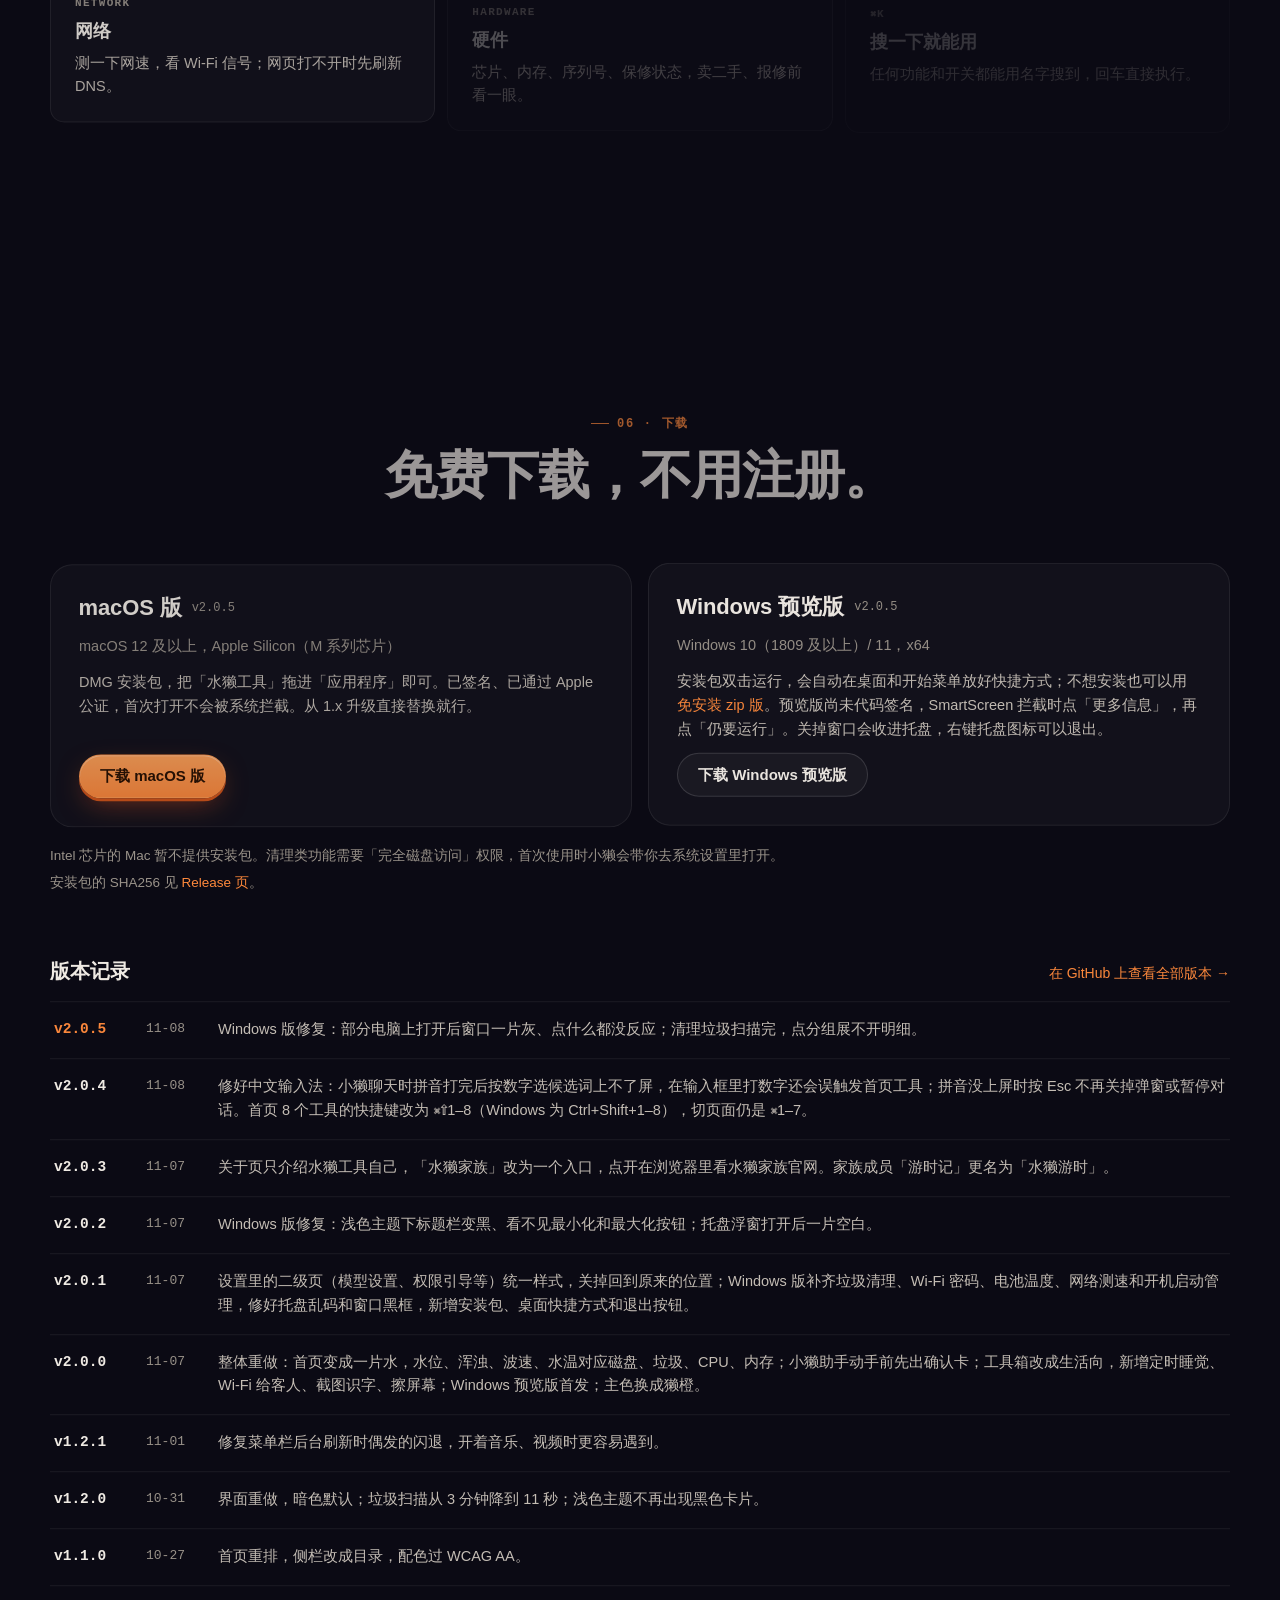
==== commit 83436ace: "v2.0.5：版本号与更新记录（Windows 灰屏、清理页分组点不动） Co-authored-by: Cursor <cursoragent@cursor.com>" ====
--- a/index.html
+++ b/index.html
@@ -1081,7 +1081,7 @@
         <button type="button" class="greet" id="greet" data-in aria-label="小獭的问候，点一下换一句">
           <img src="demo/expr/hi.webp" alt="" width="30" height="30" />
           <span id="greet-text">你好，我是小獭</span>
-          <span class="v">v2.0.4</span>
+          <span class="v">v2.0.5</span>
         </button>
 
         <h1 id="hero-title"><span class="w" data-in>看看水面，</span><span class="w" data-in><em>就懂电脑</em>。</span></h1>
@@ -1509,13 +1509,13 @@
         </div>
         <div class="dl">
           <article class="dl-card rise" id="dl-mac">
-            <div class="os"><h3>macOS 版</h3><span class="ver">v2.0.4</span><span class="yours">你的系统</span></div>
+            <div class="os"><h3>macOS 版</h3><span class="ver">v2.0.5</span><span class="yours">你的系统</span></div>
             <p class="req">macOS 12 及以上，Apple Silicon（M 系列芯片）</p>
             <p>DMG 安装包，把「水獭工具」拖进「应用程序」即可。已签名、已通过 Apple 公证，首次打开不会被系统拦截。从 1.x 升级直接替换就行。</p>
             <a class="btn btn-accent" href="https://github.com/ShaoAsher/ottertools-site/releases/latest/download/OtterTools-macos-arm64.dmg" target="_blank" rel="noopener">下载 macOS 版</a>
           </article>
           <article class="dl-card rise" id="dl-win">
-            <div class="os"><h3>Windows 预览版</h3><span class="ver">v2.0.4</span><span class="yours">你的系统</span></div>
+            <div class="os"><h3>Windows 预览版</h3><span class="ver">v2.0.5</span><span class="yours">你的系统</span></div>
             <p class="req">Windows 10（1809 及以上）/ 11，x64</p>
             <p>安装包双击运行，会自动在桌面和开始菜单放好快捷方式；不想安装也可以用 <a class="hl" href="https://github.com/ShaoAsher/ottertools-site/releases/latest/download/OtterTools-windows-x64.zip" target="_blank" rel="noopener">免安装 zip 版</a>。预览版尚未代码签名，SmartScreen 拦截时点「更多信息」，再点「仍要运行」。关掉窗口会收进托盘，右键托盘图标可以退出。</p>
             <a class="btn" href="https://github.com/ShaoAsher/ottertools-site/releases/latest/download/OtterTools-windows-x64-setup.exe" target="_blank" rel="noopener">下载 Windows 预览版</a>
@@ -1532,6 +1532,7 @@
             <a href="https://github.com/ShaoAsher/ottertools-site/releases" target="_blank" rel="noopener">在 GitHub 上查看全部版本 →</a>
           </div>
           <ol class="vlist">
+            <li><a href="https://github.com/ShaoAsher/ottertools-site/releases/tag/v2.0.5" target="_blank" rel="noopener"><b>v2.0.5</b><span class="vd">11-08</span><span class="vt">Windows 版修复：部分电脑上打开后窗口一片灰、点什么都没反应；清理垃圾扫描完，点分组展不开明细。</span></a></li>
             <li><a href="https://github.com/ShaoAsher/ottertools-site/releases/tag/v2.0.4" target="_blank" rel="noopener"><b>v2.0.4</b><span class="vd">11-08</span><span class="vt">修好中文输入法：小獭聊天时拼音打完后按数字选候选词上不了屏，在输入框里打数字还会误触发首页工具；拼音没上屏时按 Esc 不再关掉弹窗或暂停对话。首页 8 个工具的快捷键改为 ⌘⇧1–8（Windows 为 Ctrl+Shift+1–8），切页面仍是 ⌘1–7。</span></a></li>
             <li><a href="https://github.com/ShaoAsher/ottertools-site/releases/tag/v2.0.3" target="_blank" rel="noopener"><b>v2.0.3</b><span class="vd">11-07</span><span class="vt">关于页只介绍水獭工具自己，「水獭家族」改为一个入口，点开在浏览器里看水獭家族官网。家族成员「游时记」更名为「水獭游时」。</span></a></li>
             <li><a href="https://github.com/ShaoAsher/ottertools-site/releases/tag/v2.0.2" target="_blank" rel="noopener"><b>v2.0.2</b><span class="vd">11-07</span><span class="vt">Windows 版修复：浅色主题下标题栏变黑、看不见最小化和最大化按钮；托盘浮窗打开后一片空白。</span></a></li>
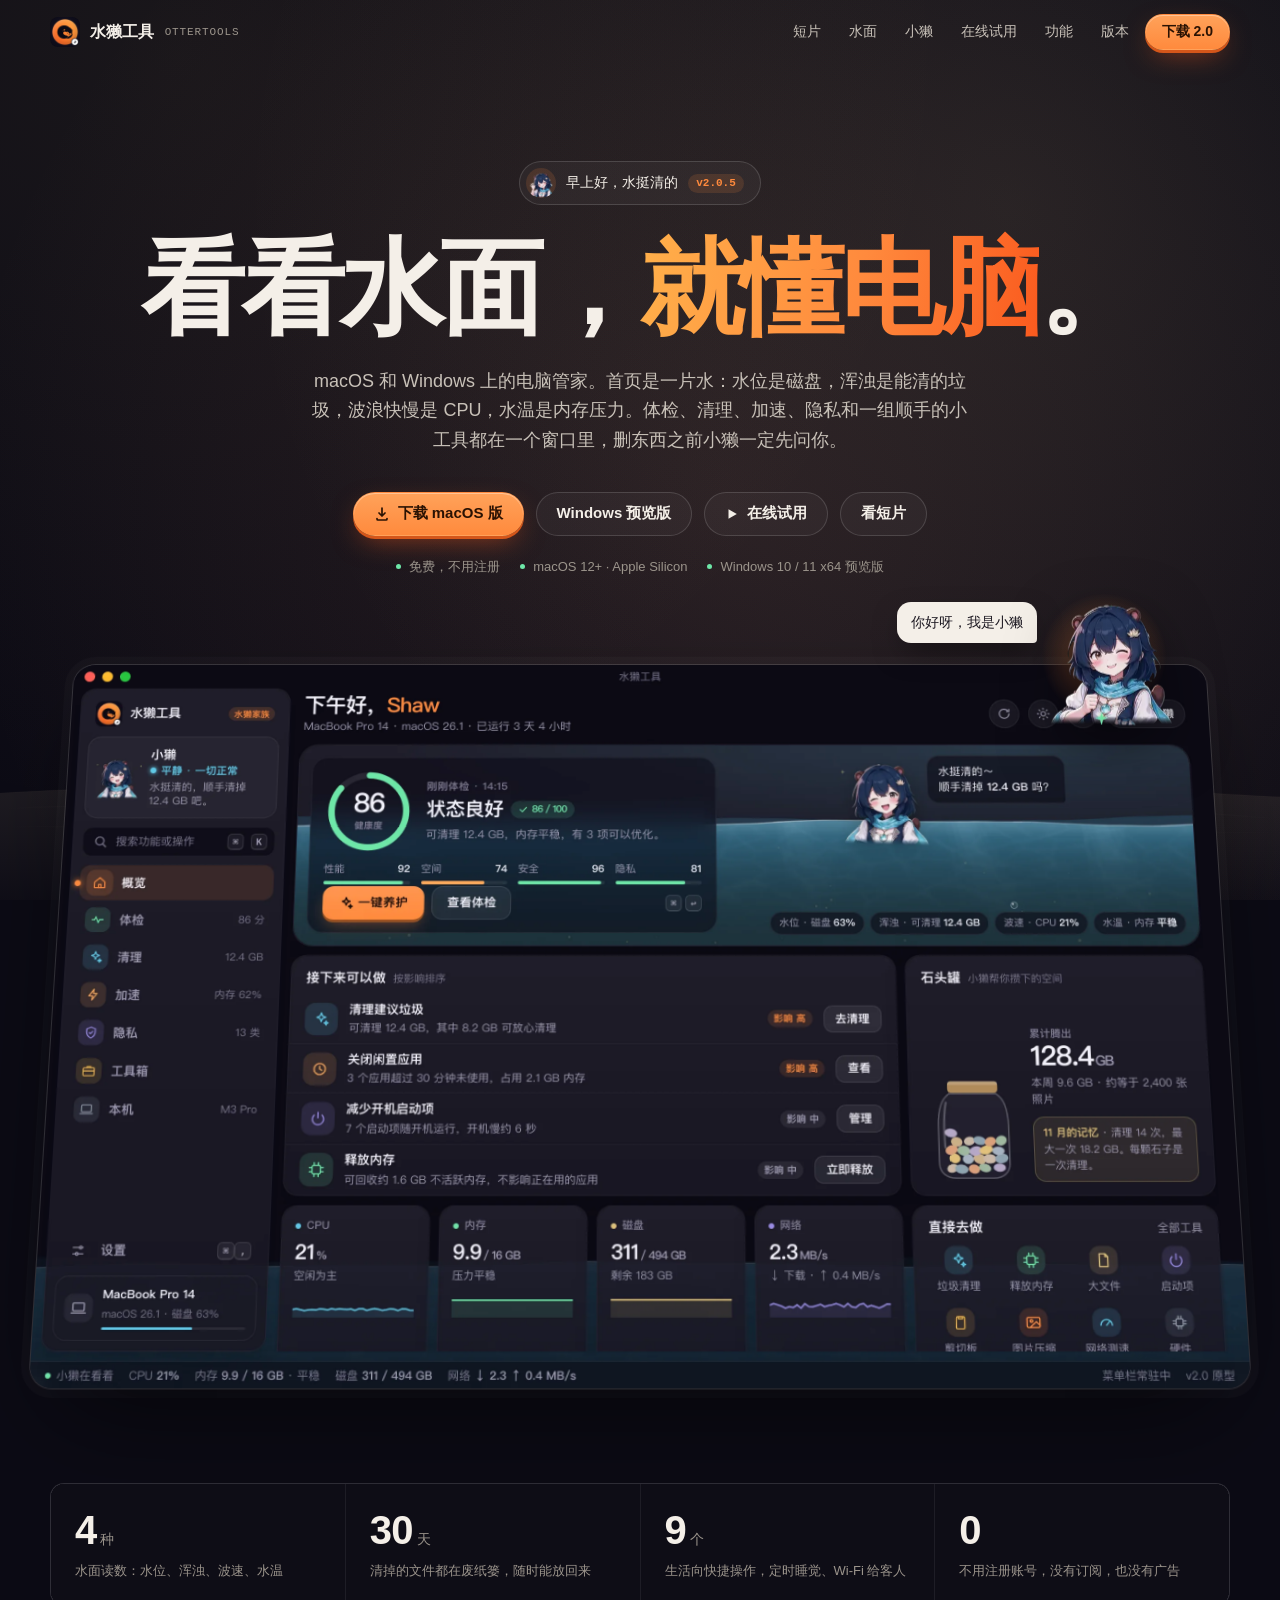
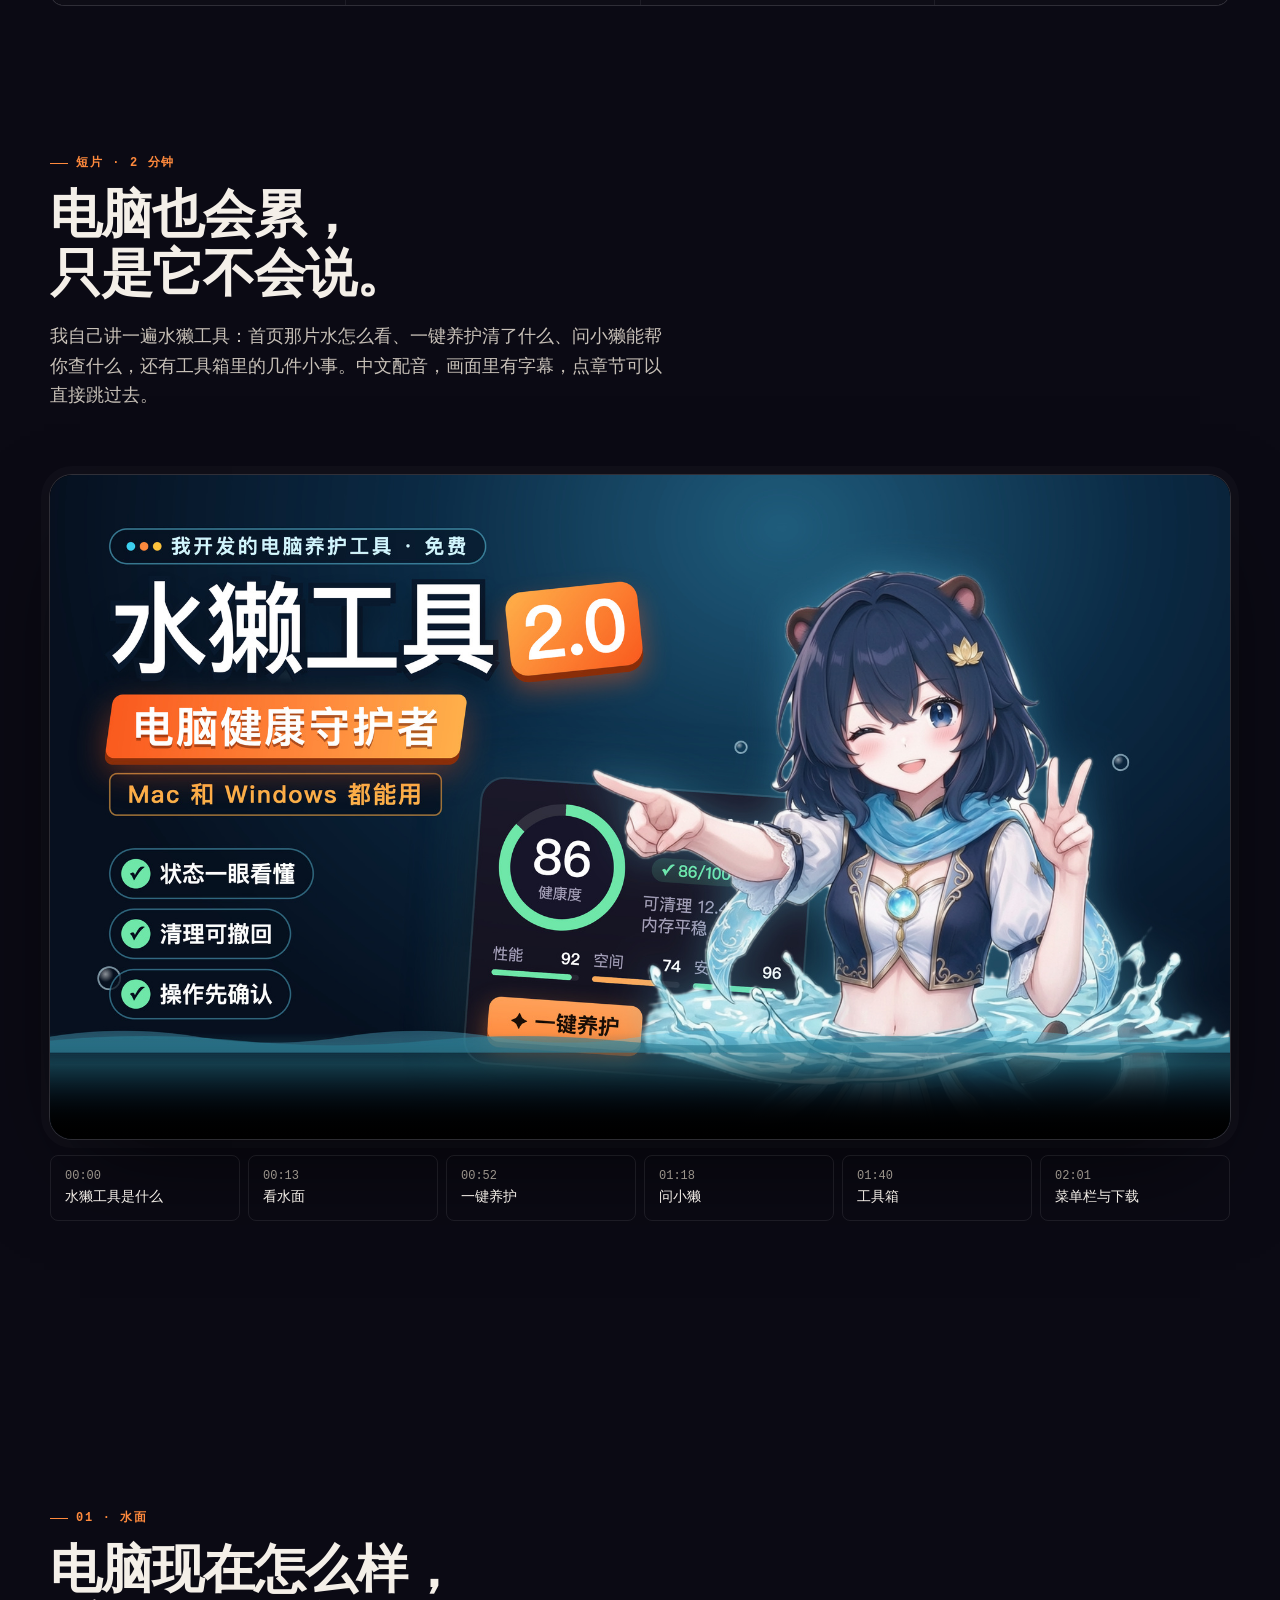
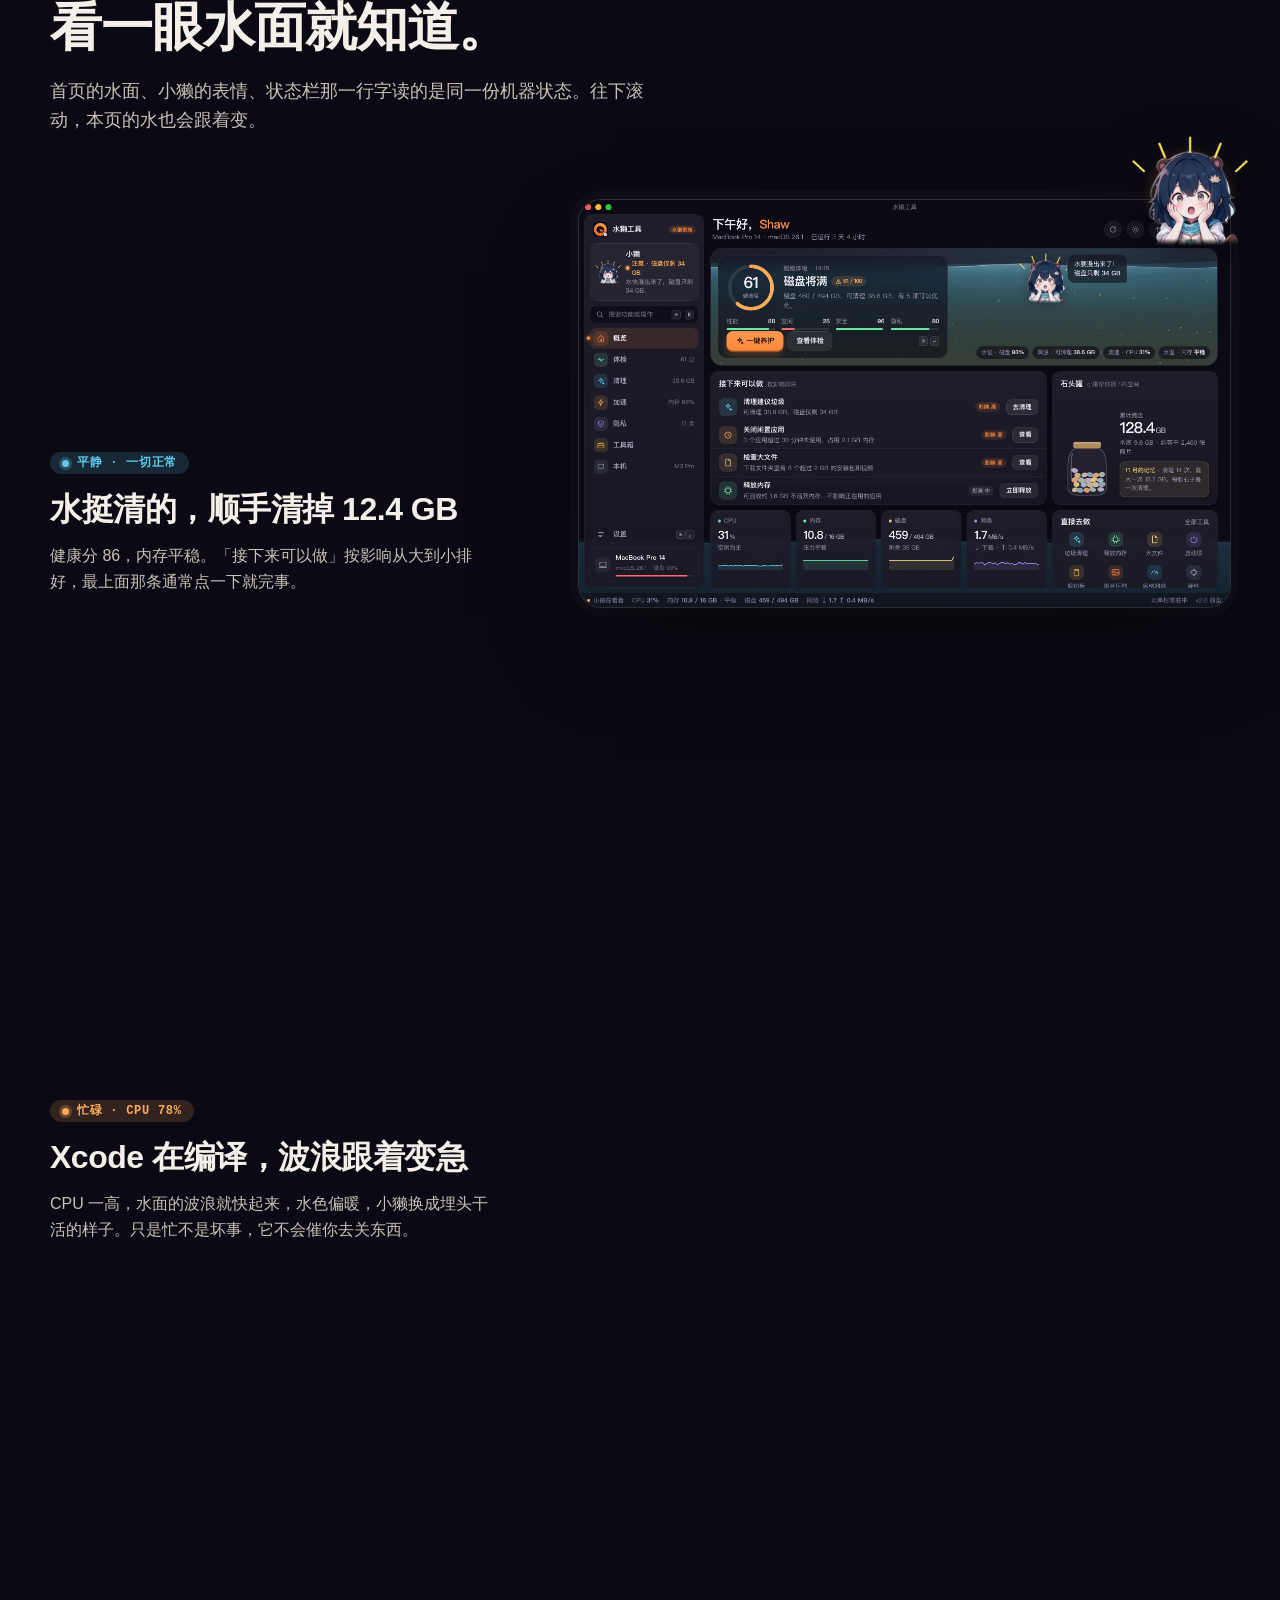
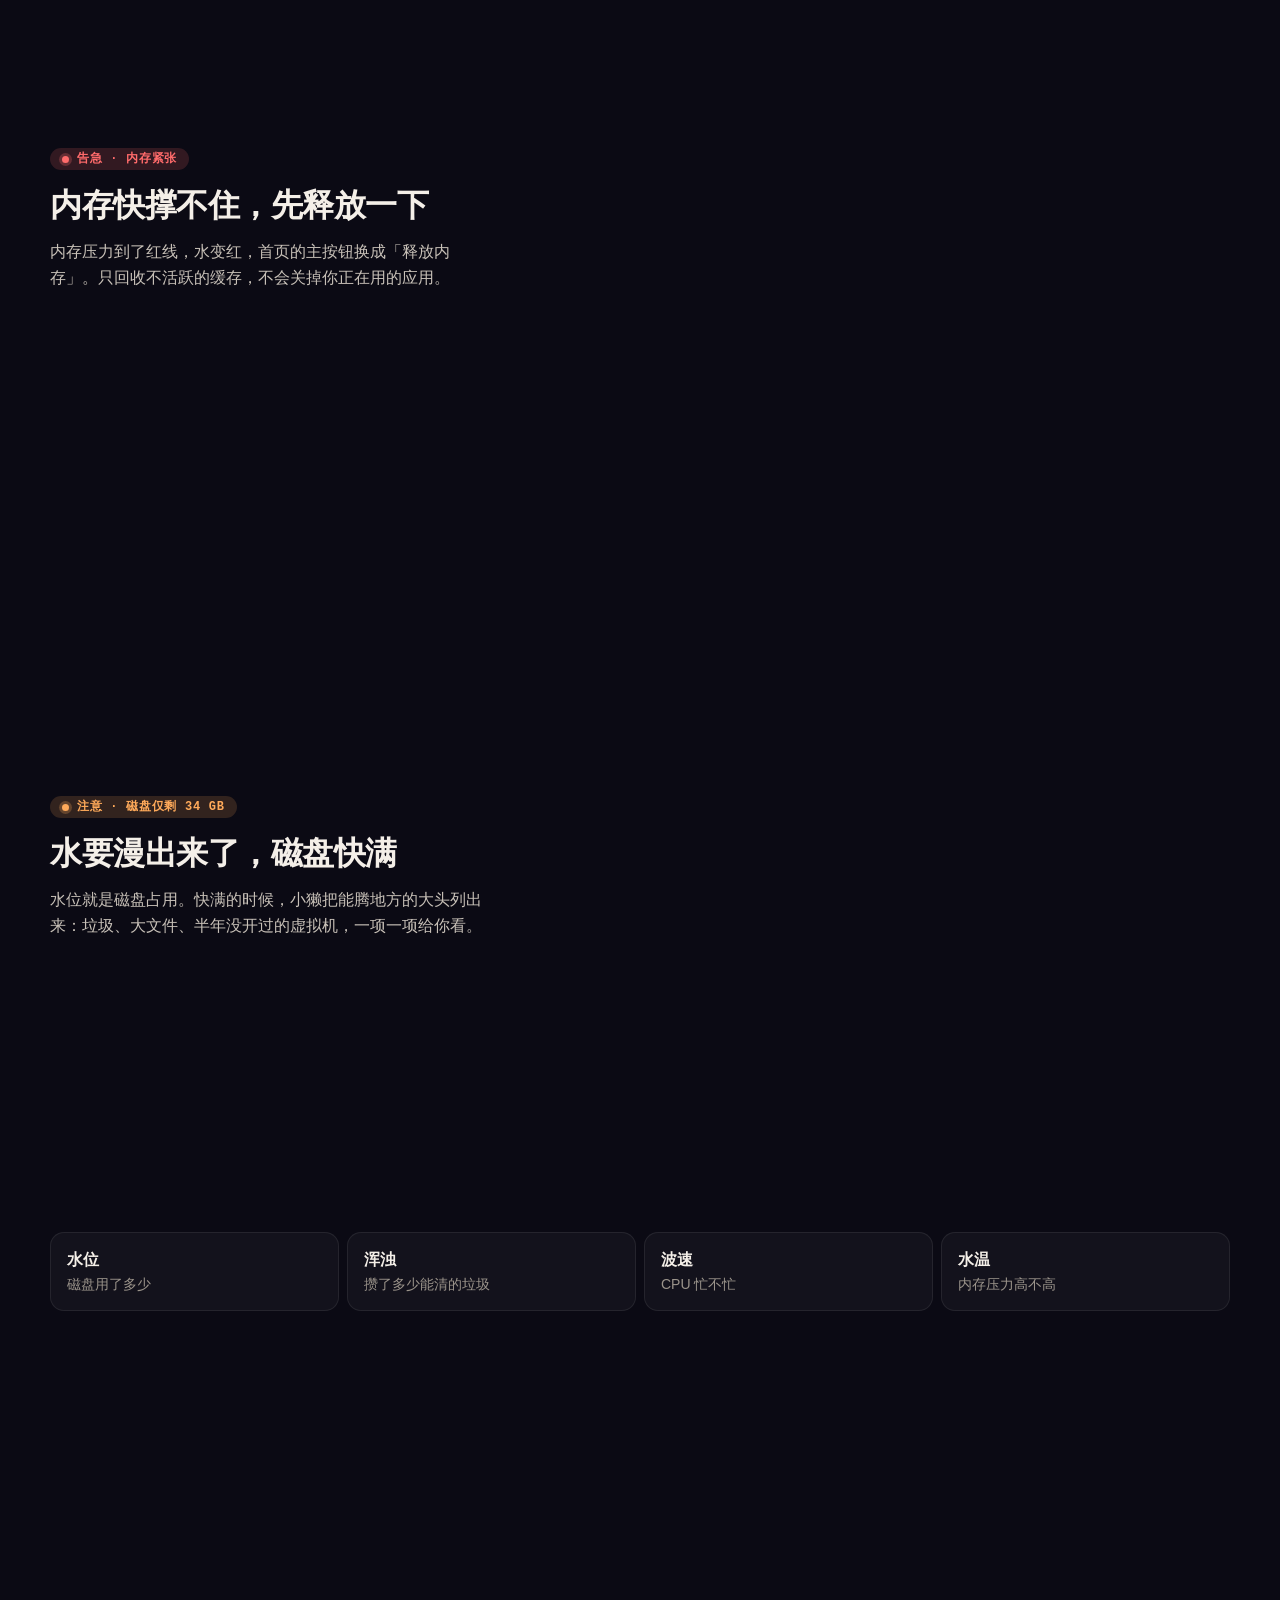
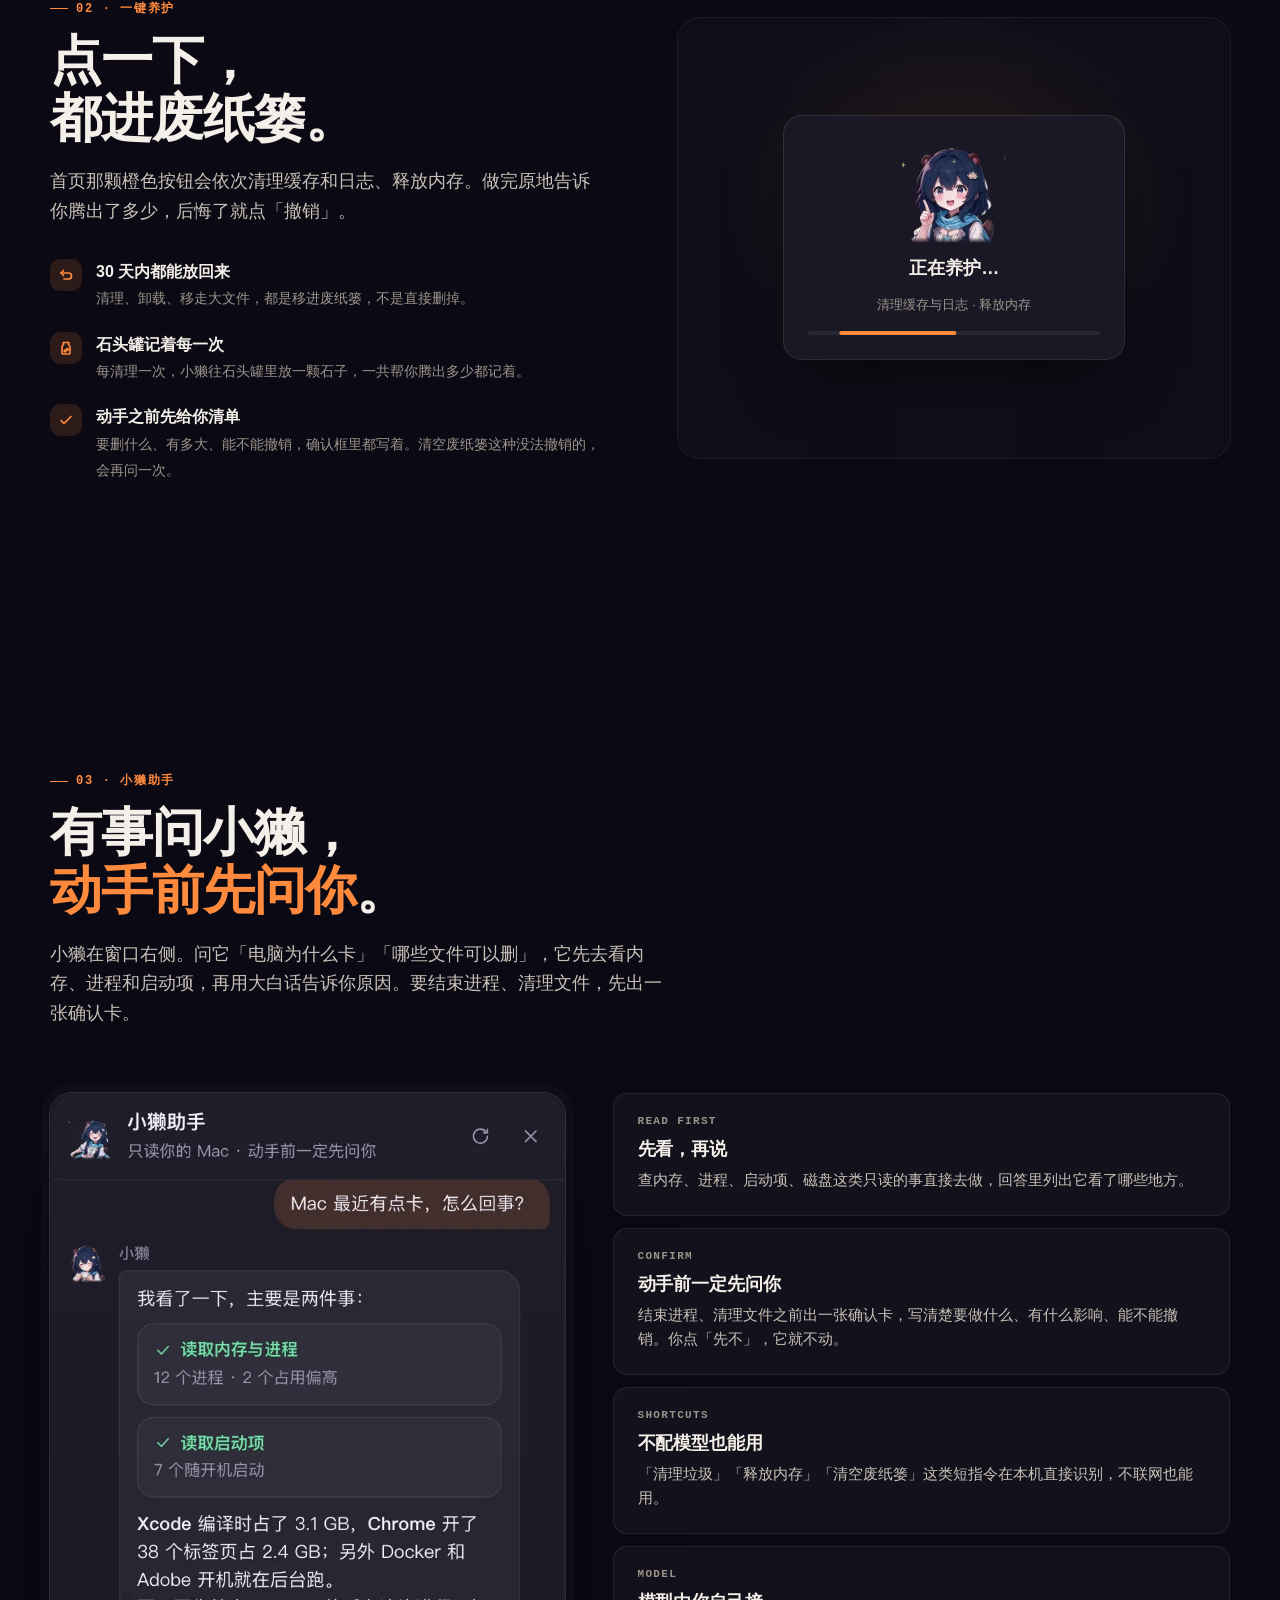
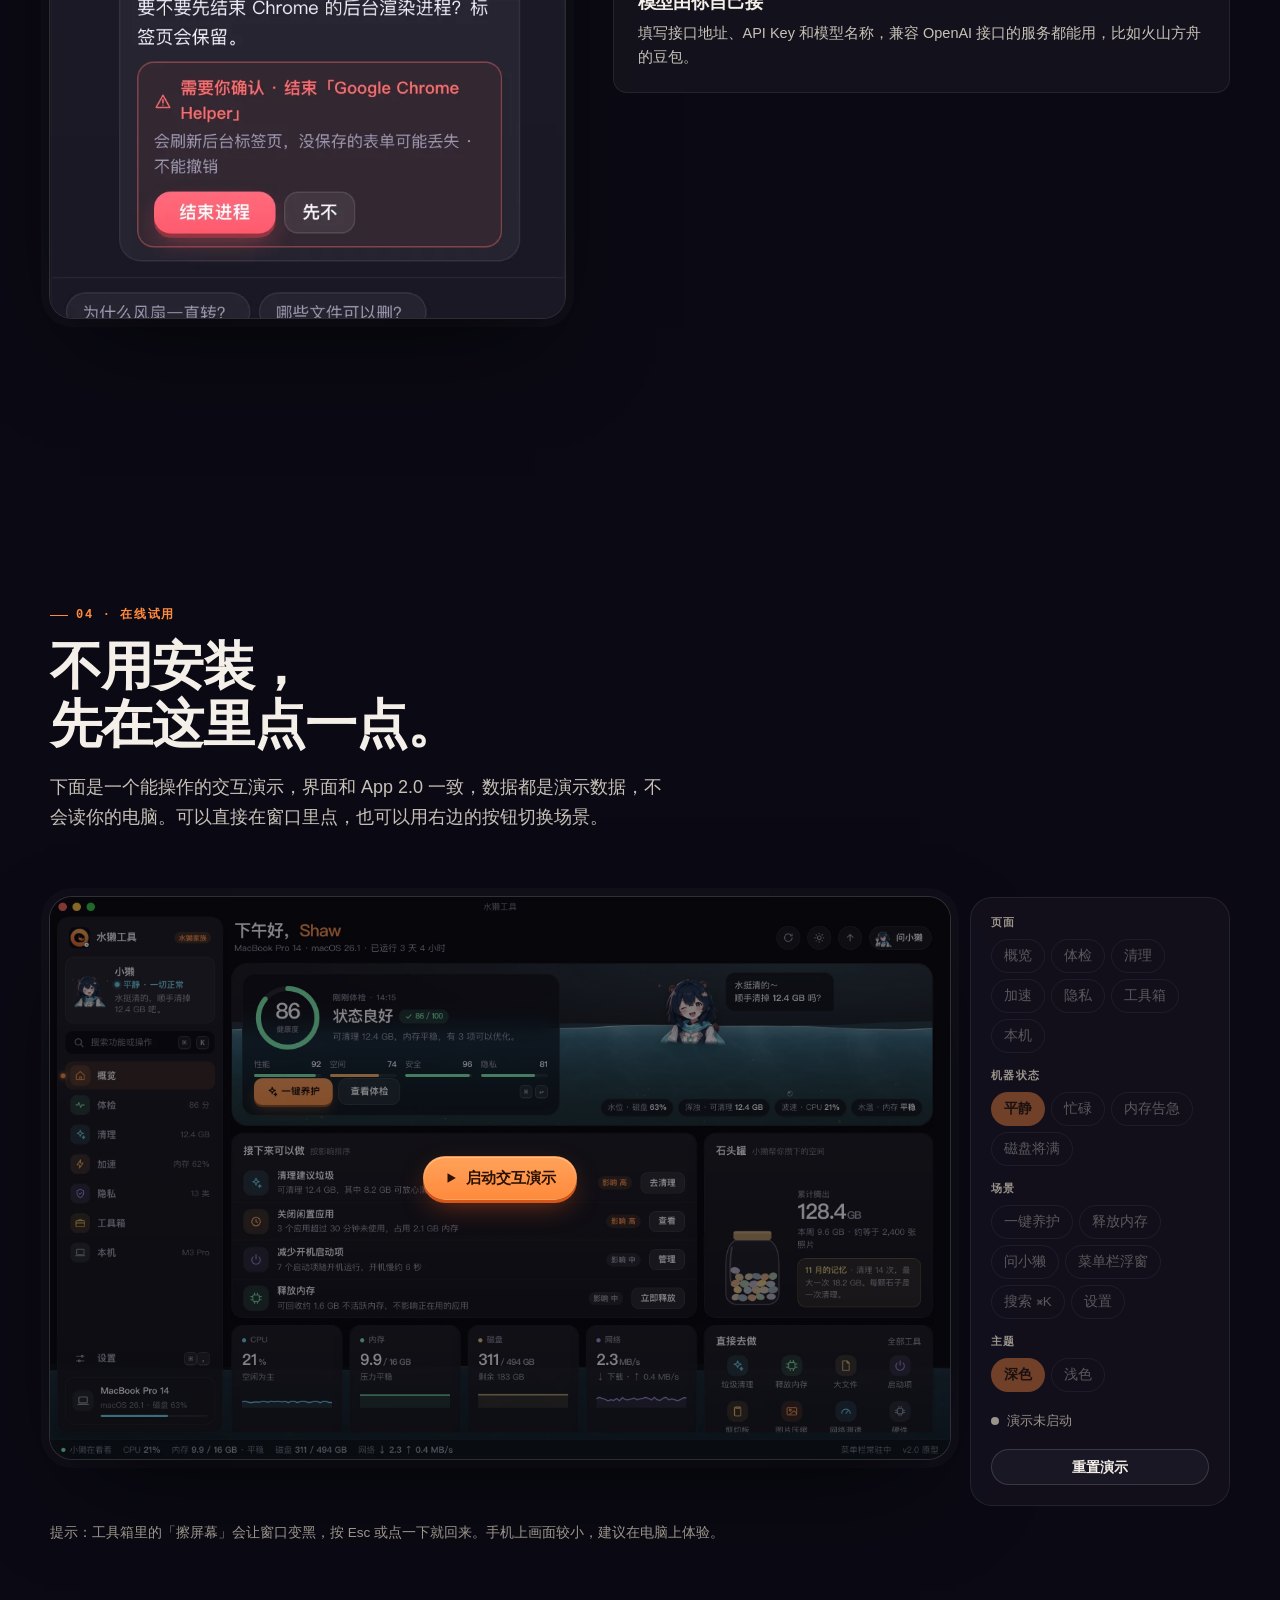
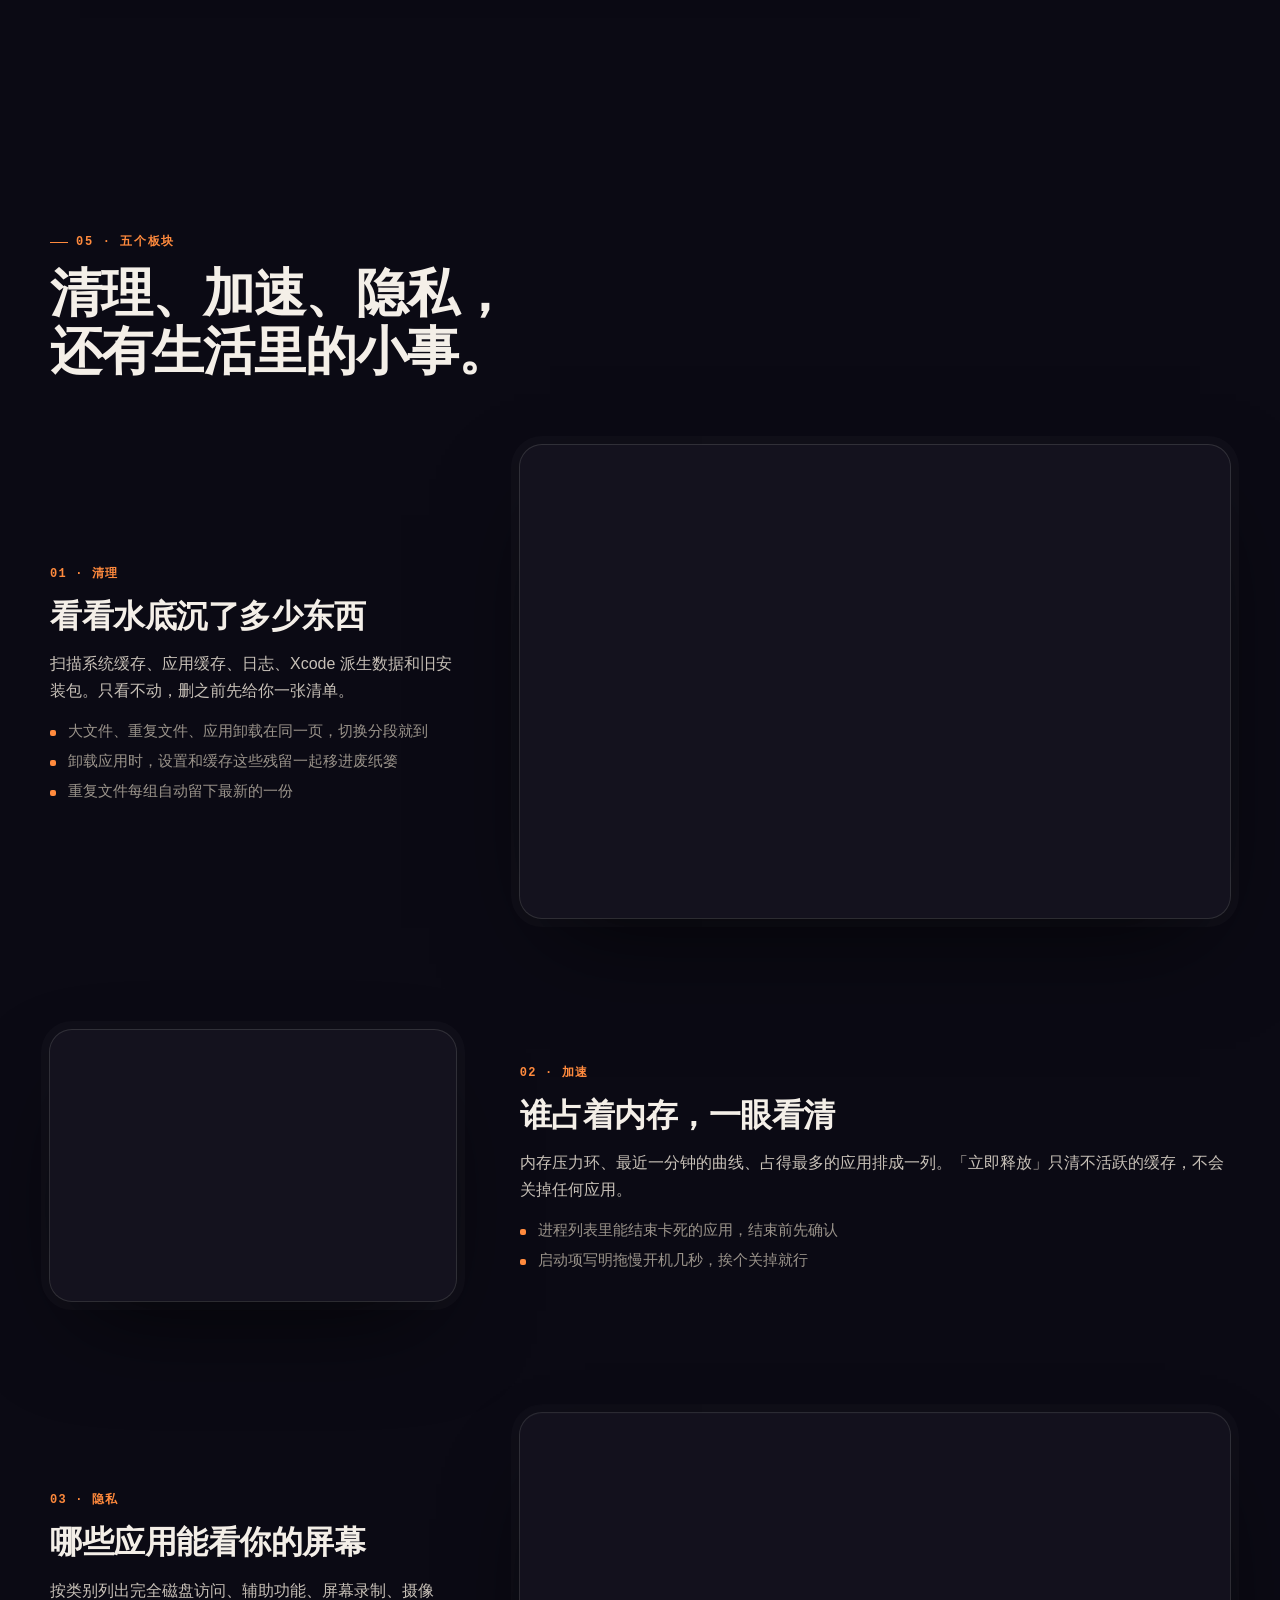
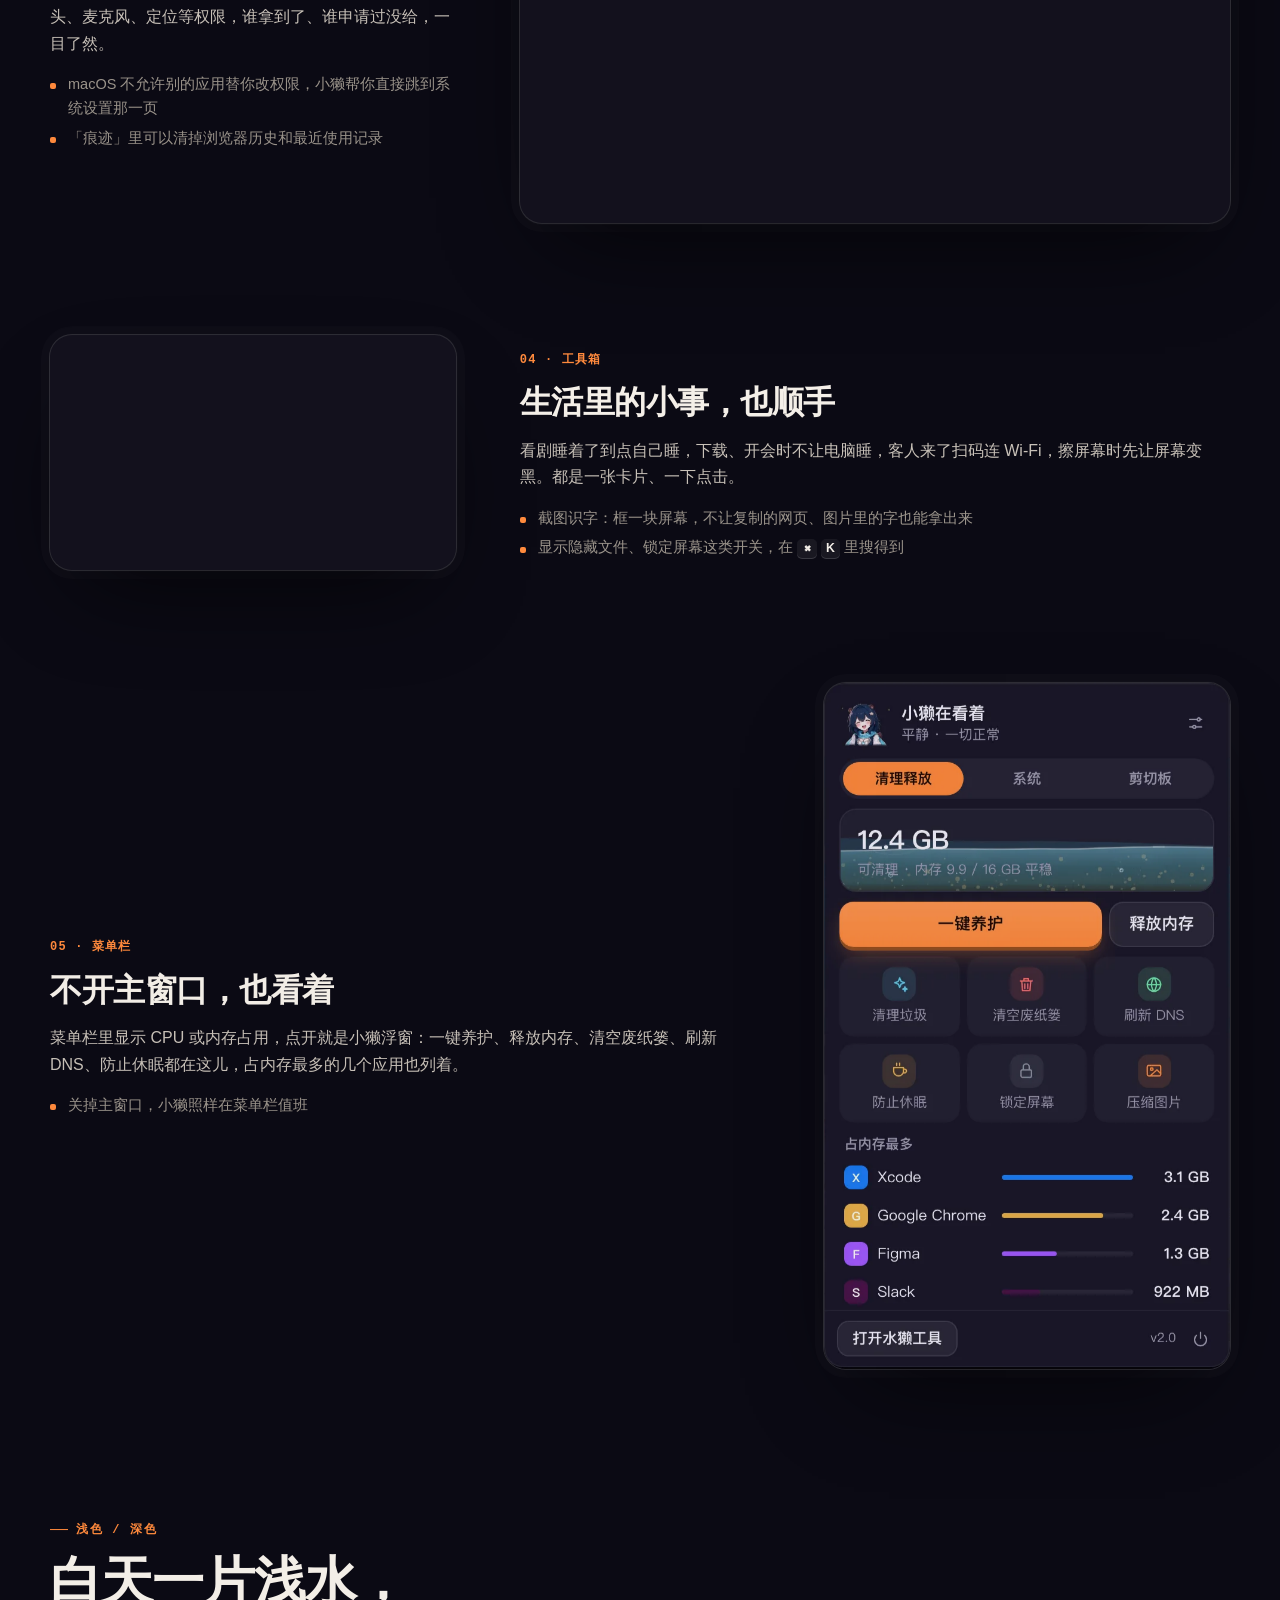
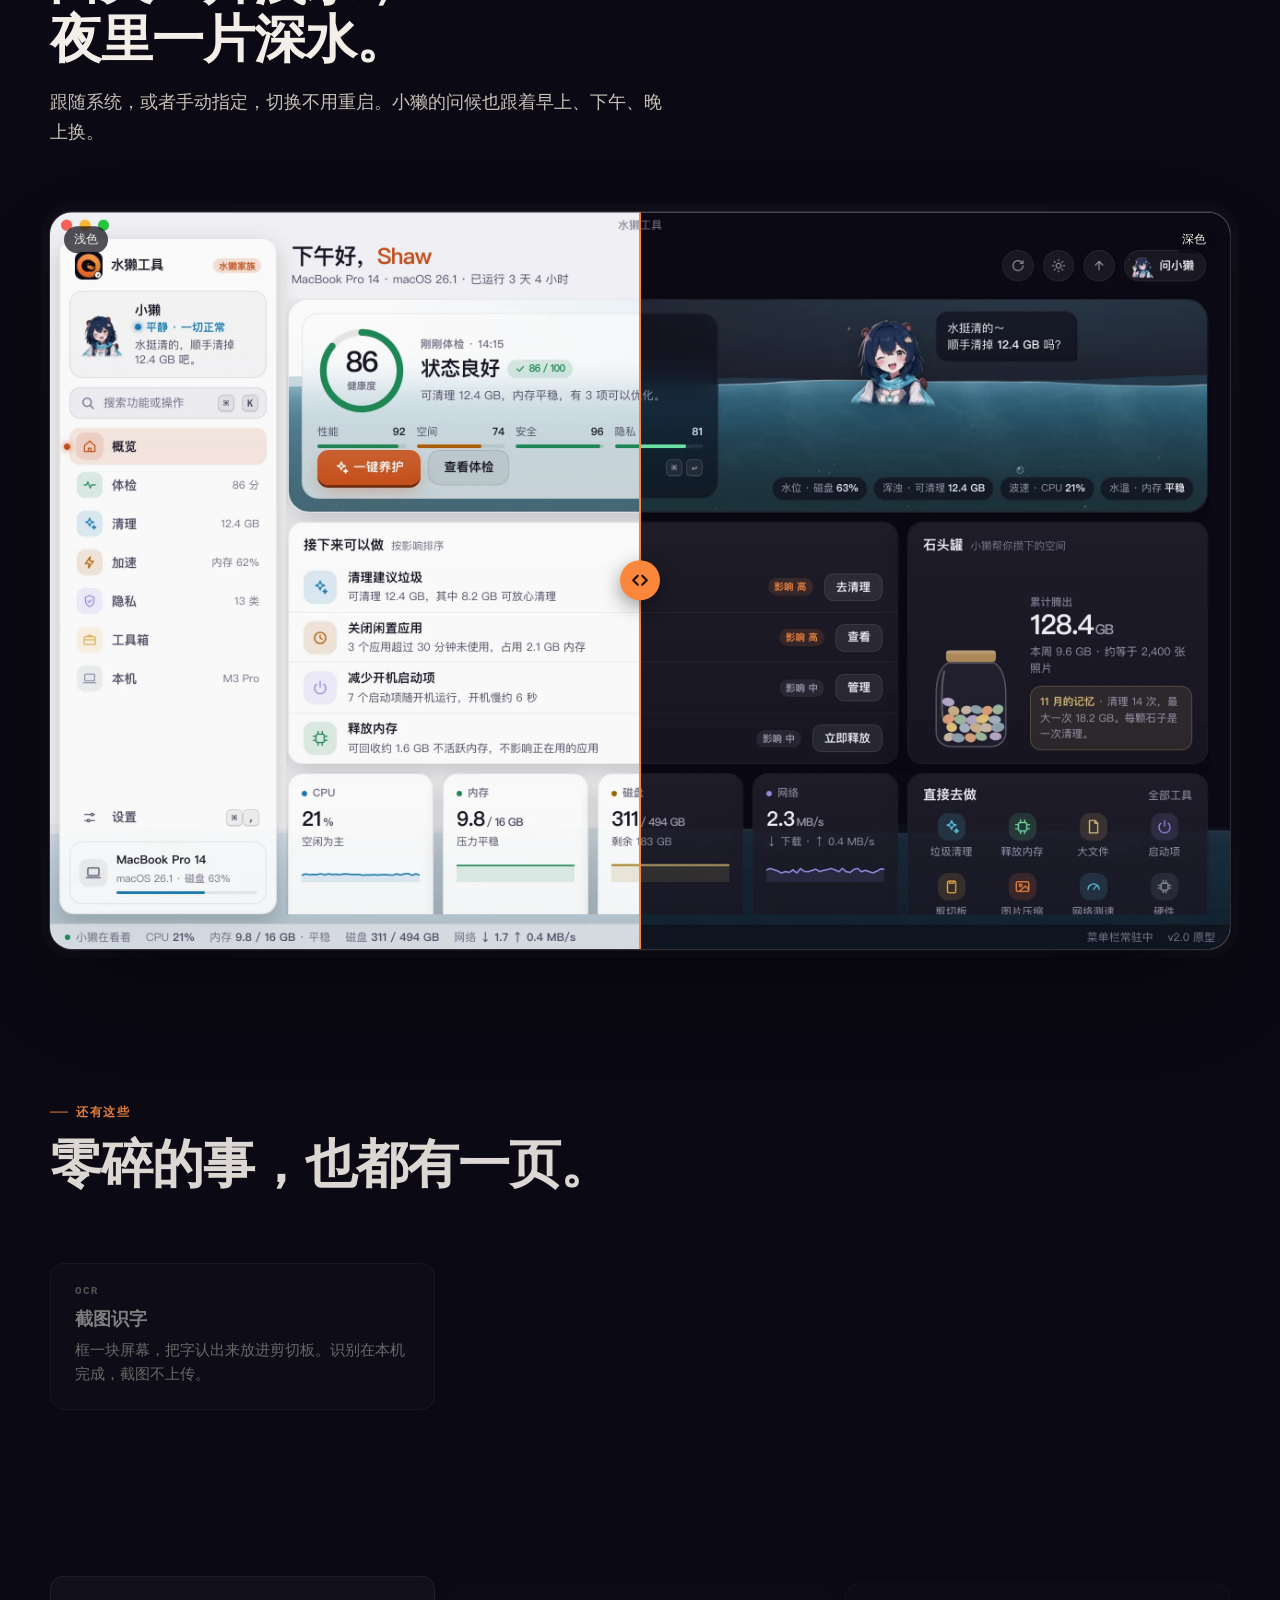
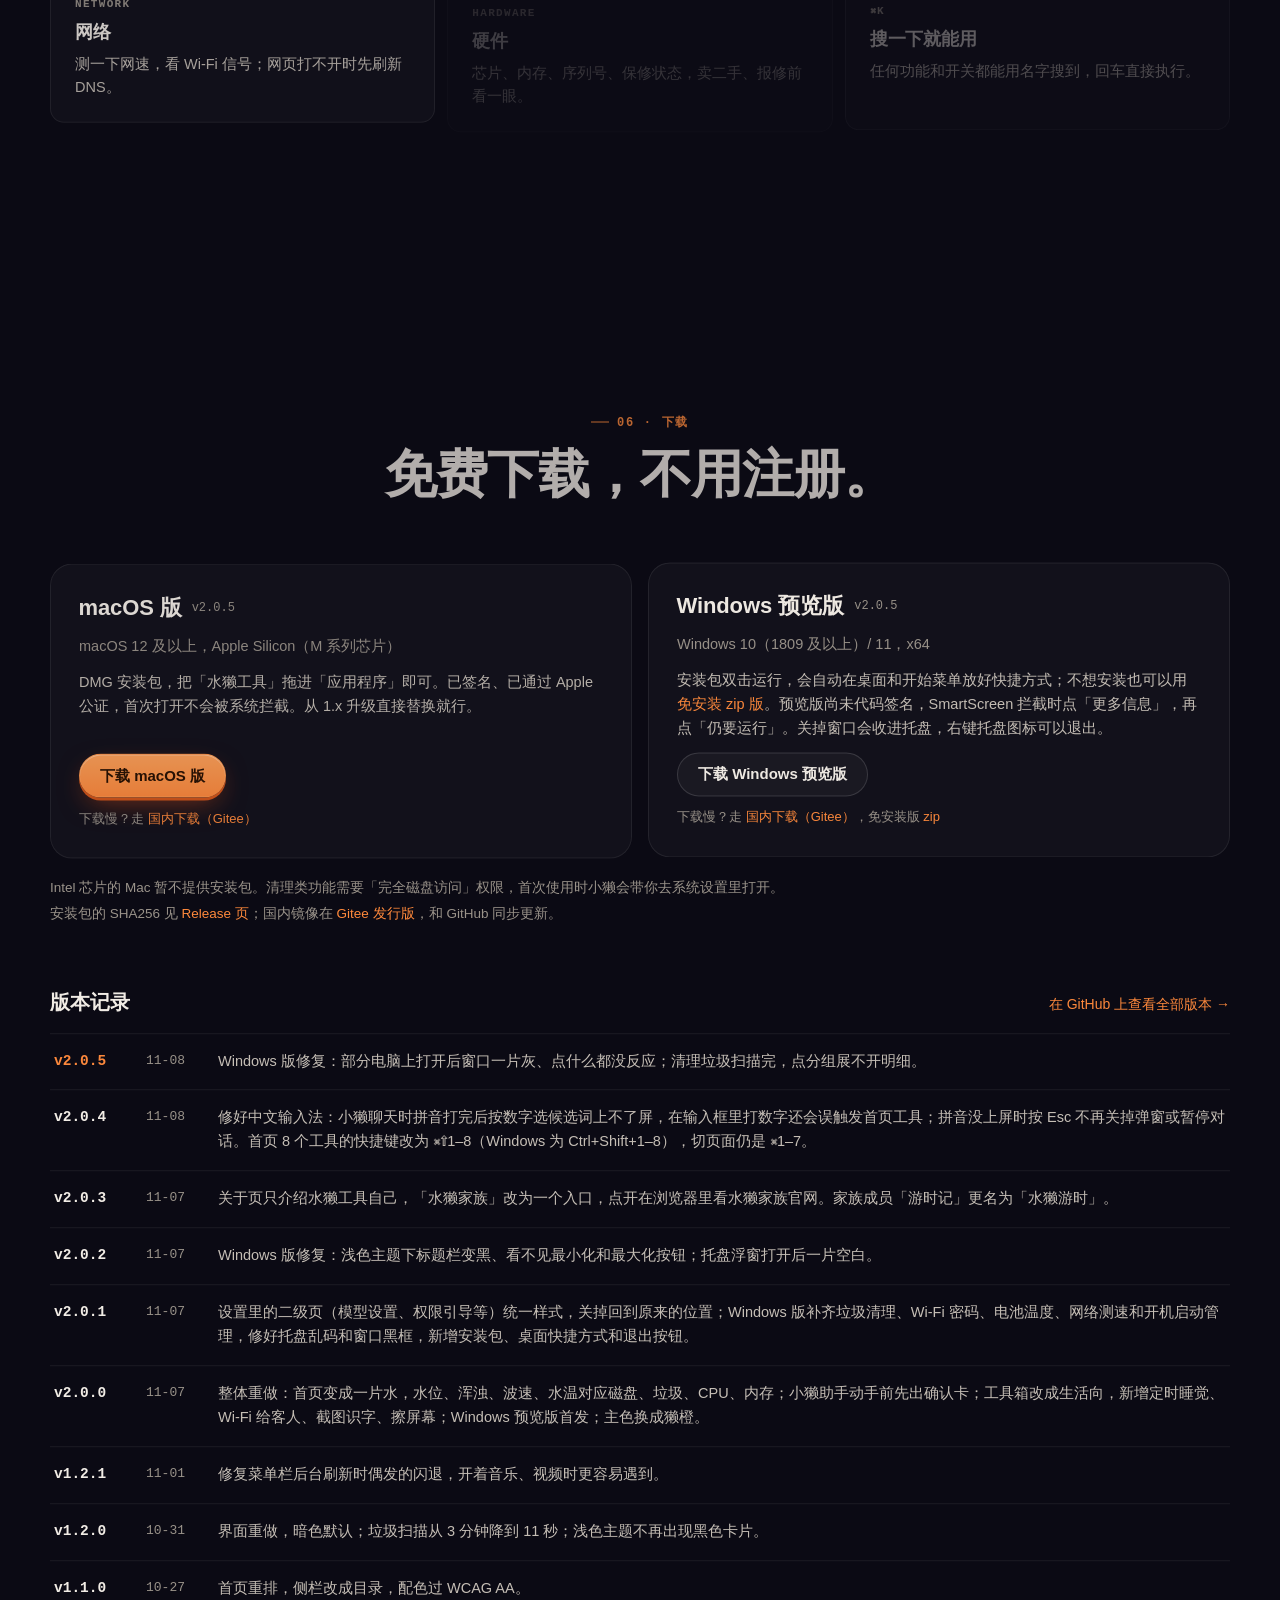
==== commit e0609324: "下载区加国内下载（Gitee 镜像） Co-authored-by: Cursor <cursoragent@cursor.com>" ====
--- a/index.html
+++ b/index.html
@@ -904,6 +904,7 @@
     .dl-card p { margin: 0; font-size: 14.5px; }
     .dl-card .req { color: var(--mute); }
     .dl-card .btn { align-self: flex-start; margin-top: auto; }
+    .dl-card .mirror { margin-top: -2px; font-size: 13px; color: var(--mute); }
 
     .dl-note { margin-top: 20px; font-size: 13.5px; color: var(--mute); }
     .dl-note p { margin: 4px 0; }
@@ -1513,17 +1514,19 @@
             <p class="req">macOS 12 及以上，Apple Silicon（M 系列芯片）</p>
             <p>DMG 安装包，把「水獭工具」拖进「应用程序」即可。已签名、已通过 Apple 公证，首次打开不会被系统拦截。从 1.x 升级直接替换就行。</p>
             <a class="btn btn-accent" href="https://github.com/ShaoAsher/ottertools-site/releases/latest/download/OtterTools-macos-arm64.dmg" target="_blank" rel="noopener">下载 macOS 版</a>
+            <p class="mirror">下载慢？走 <a class="hl" href="https://gitee.com/shaw2026/ottertools-site/releases/download/latest/OtterTools-macos-arm64.dmg" target="_blank" rel="noopener">国内下载（Gitee）</a></p>
           </article>
           <article class="dl-card rise" id="dl-win">
             <div class="os"><h3>Windows 预览版</h3><span class="ver">v2.0.5</span><span class="yours">你的系统</span></div>
             <p class="req">Windows 10（1809 及以上）/ 11，x64</p>
             <p>安装包双击运行，会自动在桌面和开始菜单放好快捷方式；不想安装也可以用 <a class="hl" href="https://github.com/ShaoAsher/ottertools-site/releases/latest/download/OtterTools-windows-x64.zip" target="_blank" rel="noopener">免安装 zip 版</a>。预览版尚未代码签名，SmartScreen 拦截时点「更多信息」，再点「仍要运行」。关掉窗口会收进托盘，右键托盘图标可以退出。</p>
             <a class="btn" href="https://github.com/ShaoAsher/ottertools-site/releases/latest/download/OtterTools-windows-x64-setup.exe" target="_blank" rel="noopener">下载 Windows 预览版</a>
+            <p class="mirror">下载慢？走 <a class="hl" href="https://gitee.com/shaw2026/ottertools-site/releases/download/latest/OtterTools-windows-x64-setup.exe" target="_blank" rel="noopener">国内下载（Gitee）</a>，免安装版 <a class="hl" href="https://gitee.com/shaw2026/ottertools-site/releases/download/latest/OtterTools-windows-x64.zip" target="_blank" rel="noopener">zip</a></p>
           </article>
         </div>
         <div class="dl-note rise">
           <p>Intel 芯片的 Mac 暂不提供安装包。清理类功能需要「完全磁盘访问」权限，首次使用时小獭会带你去系统设置里打开。</p>
-          <p>安装包的 SHA256 见 <a class="hl" href="https://github.com/ShaoAsher/ottertools-site/releases/latest" target="_blank" rel="noopener">Release 页</a>。</p>
+          <p>安装包的 SHA256 见 <a class="hl" href="https://github.com/ShaoAsher/ottertools-site/releases/latest" target="_blank" rel="noopener">Release 页</a>；国内镜像在 <a class="hl" href="https://gitee.com/shaw2026/ottertools-site/releases" target="_blank" rel="noopener">Gitee 发行版</a>，和 GitHub 同步更新。</p>
         </div>
 
         <div class="vlog rise" id="vlog">
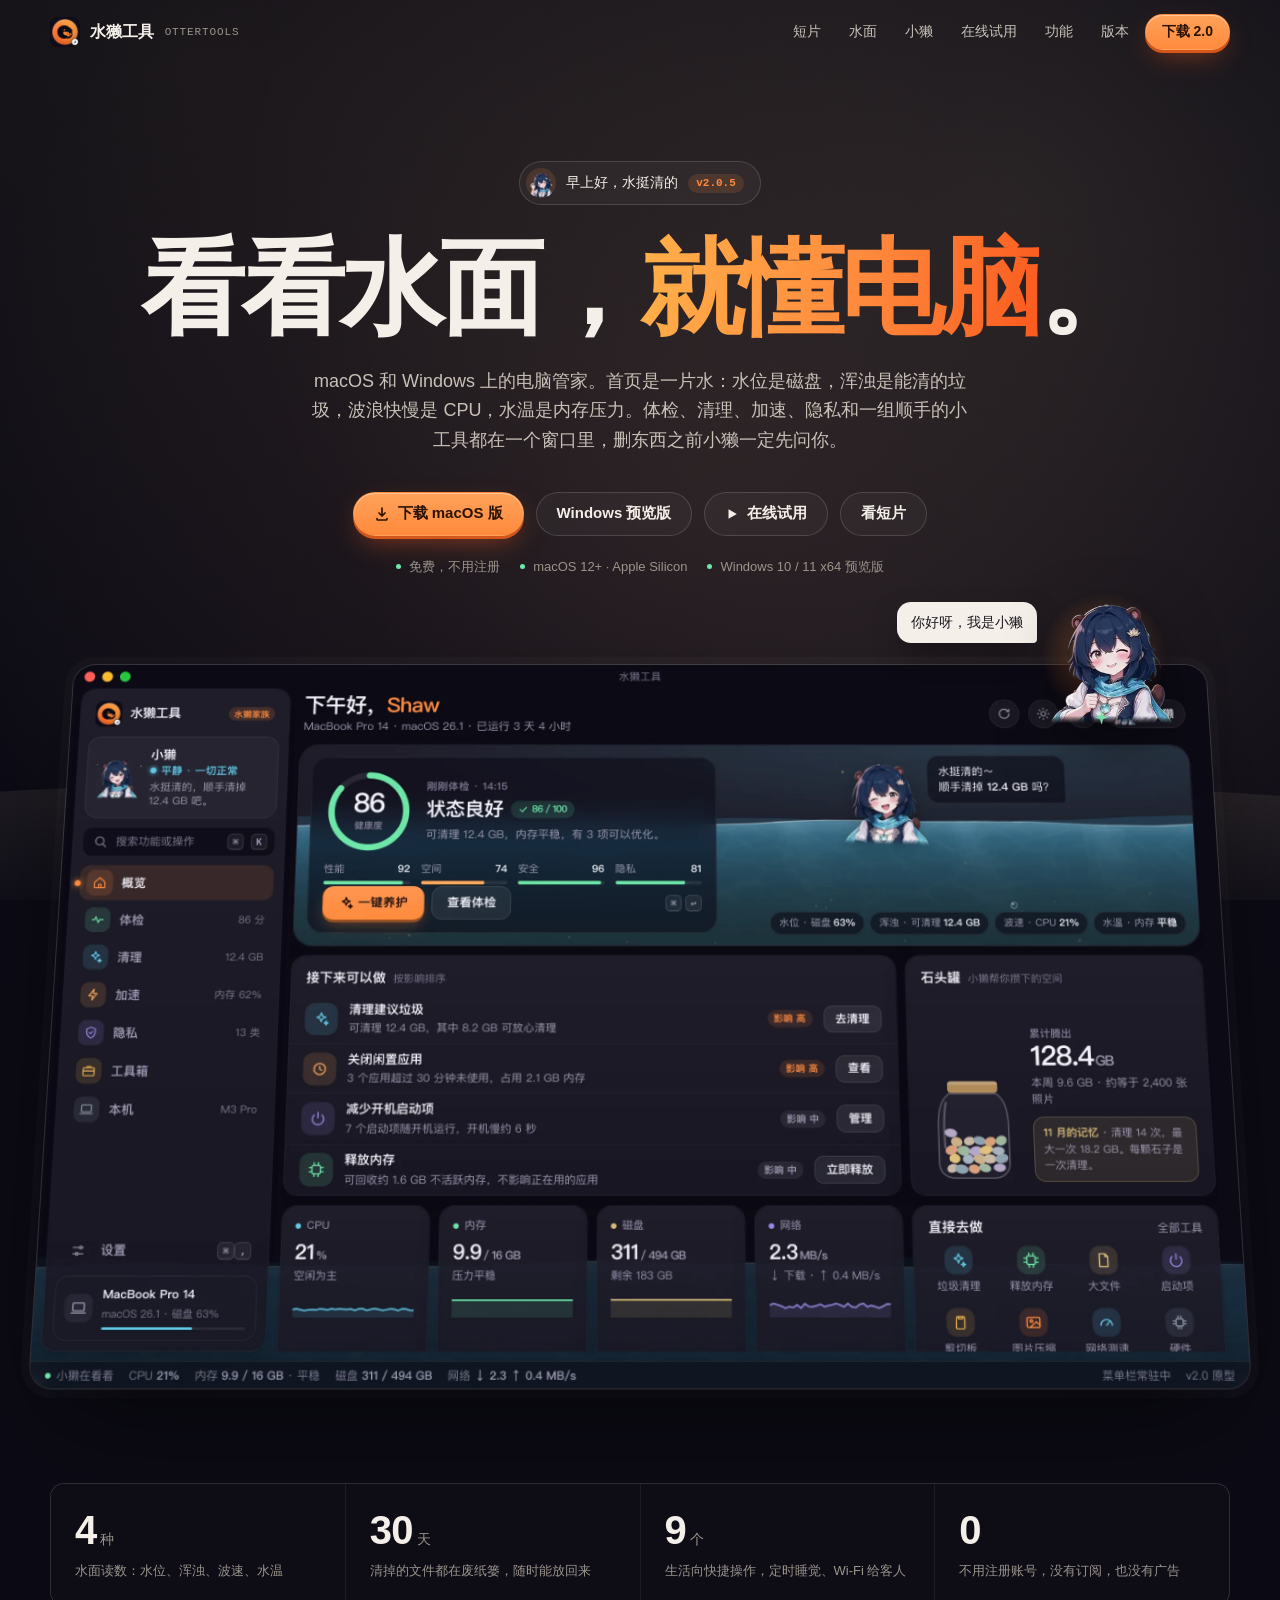
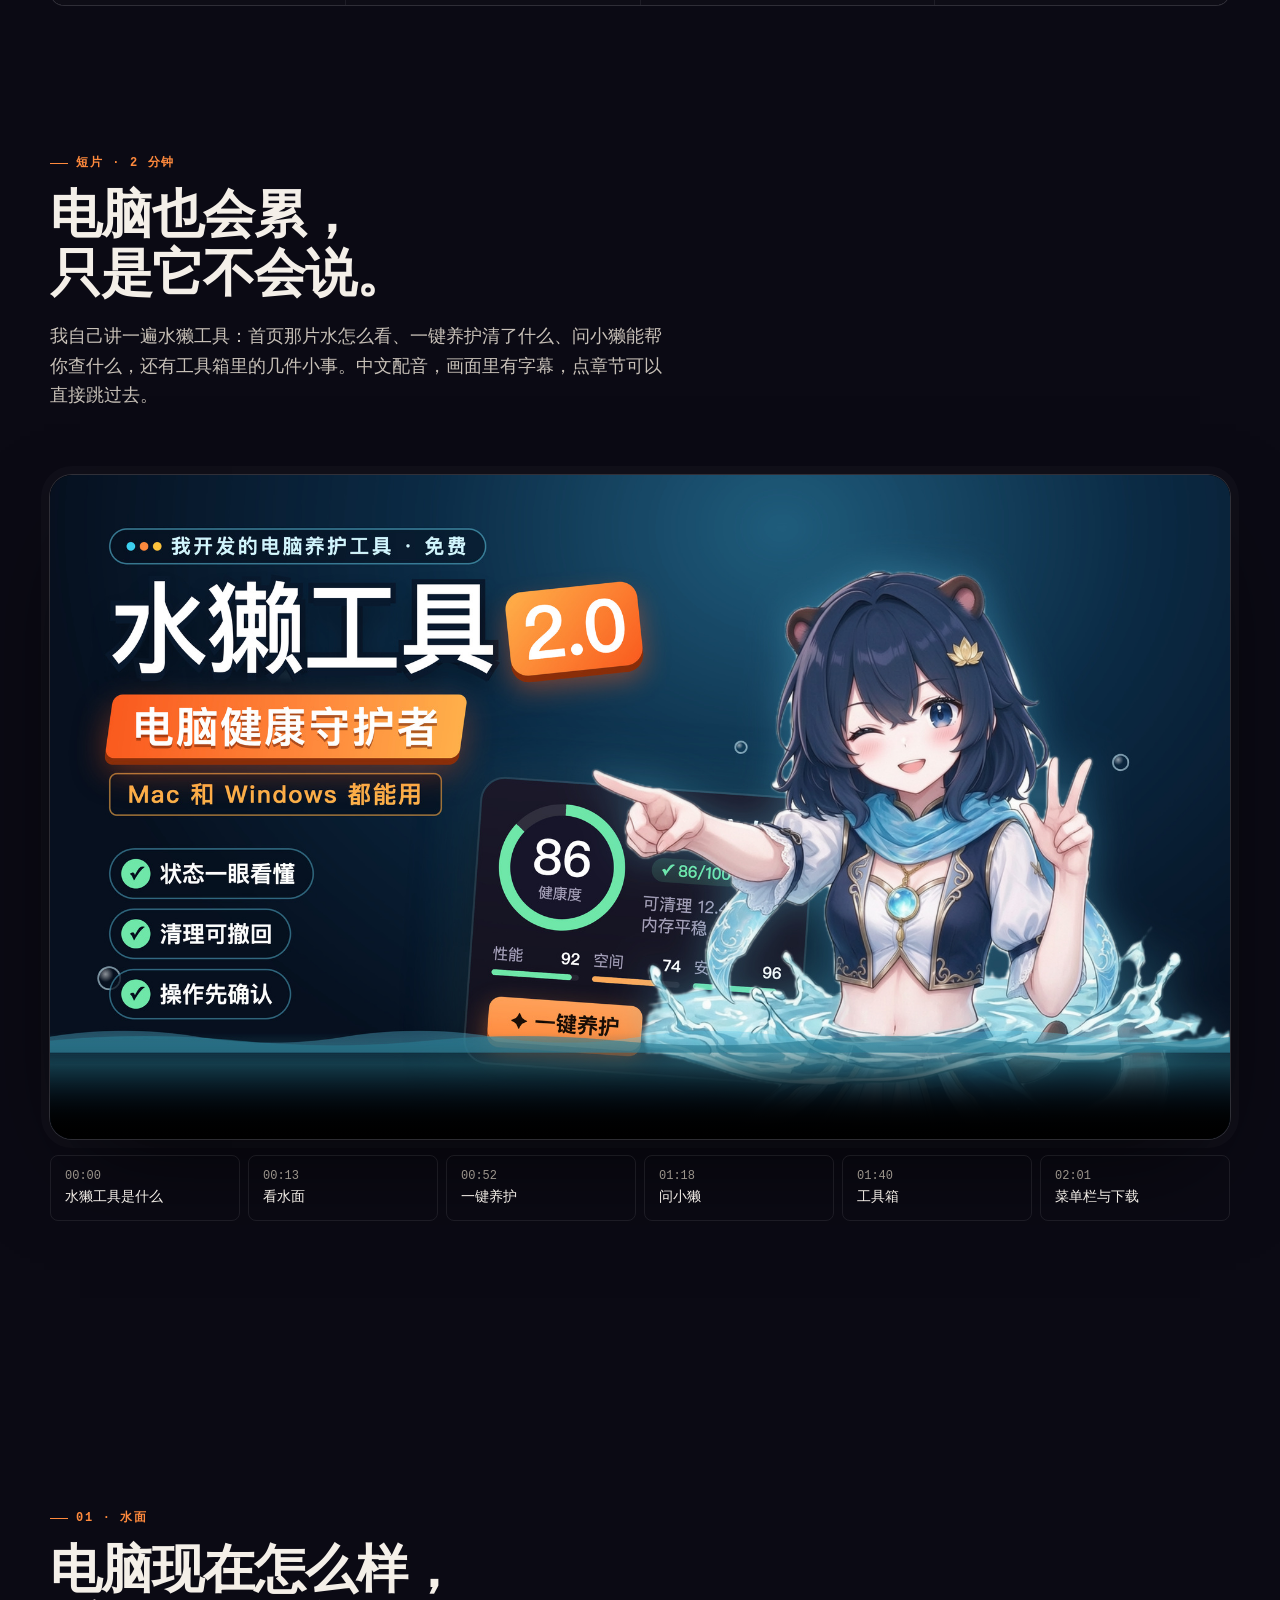
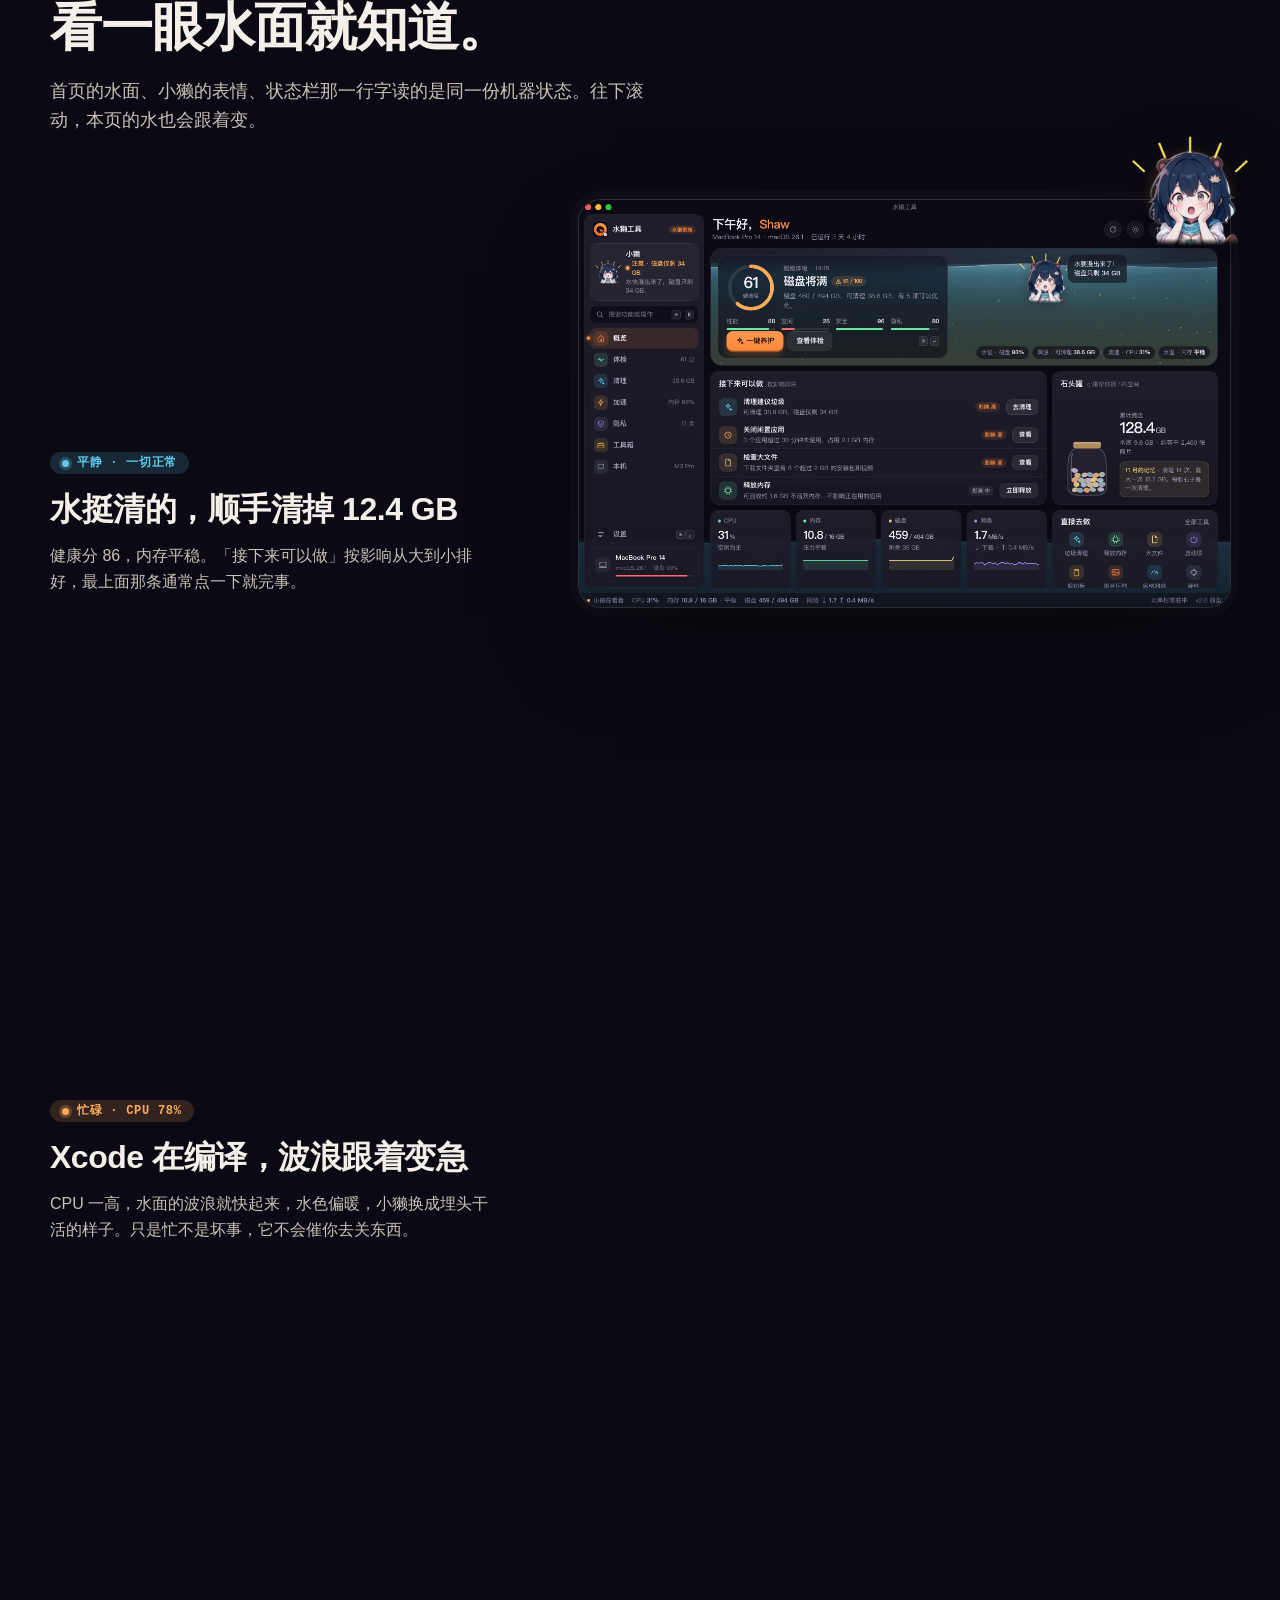
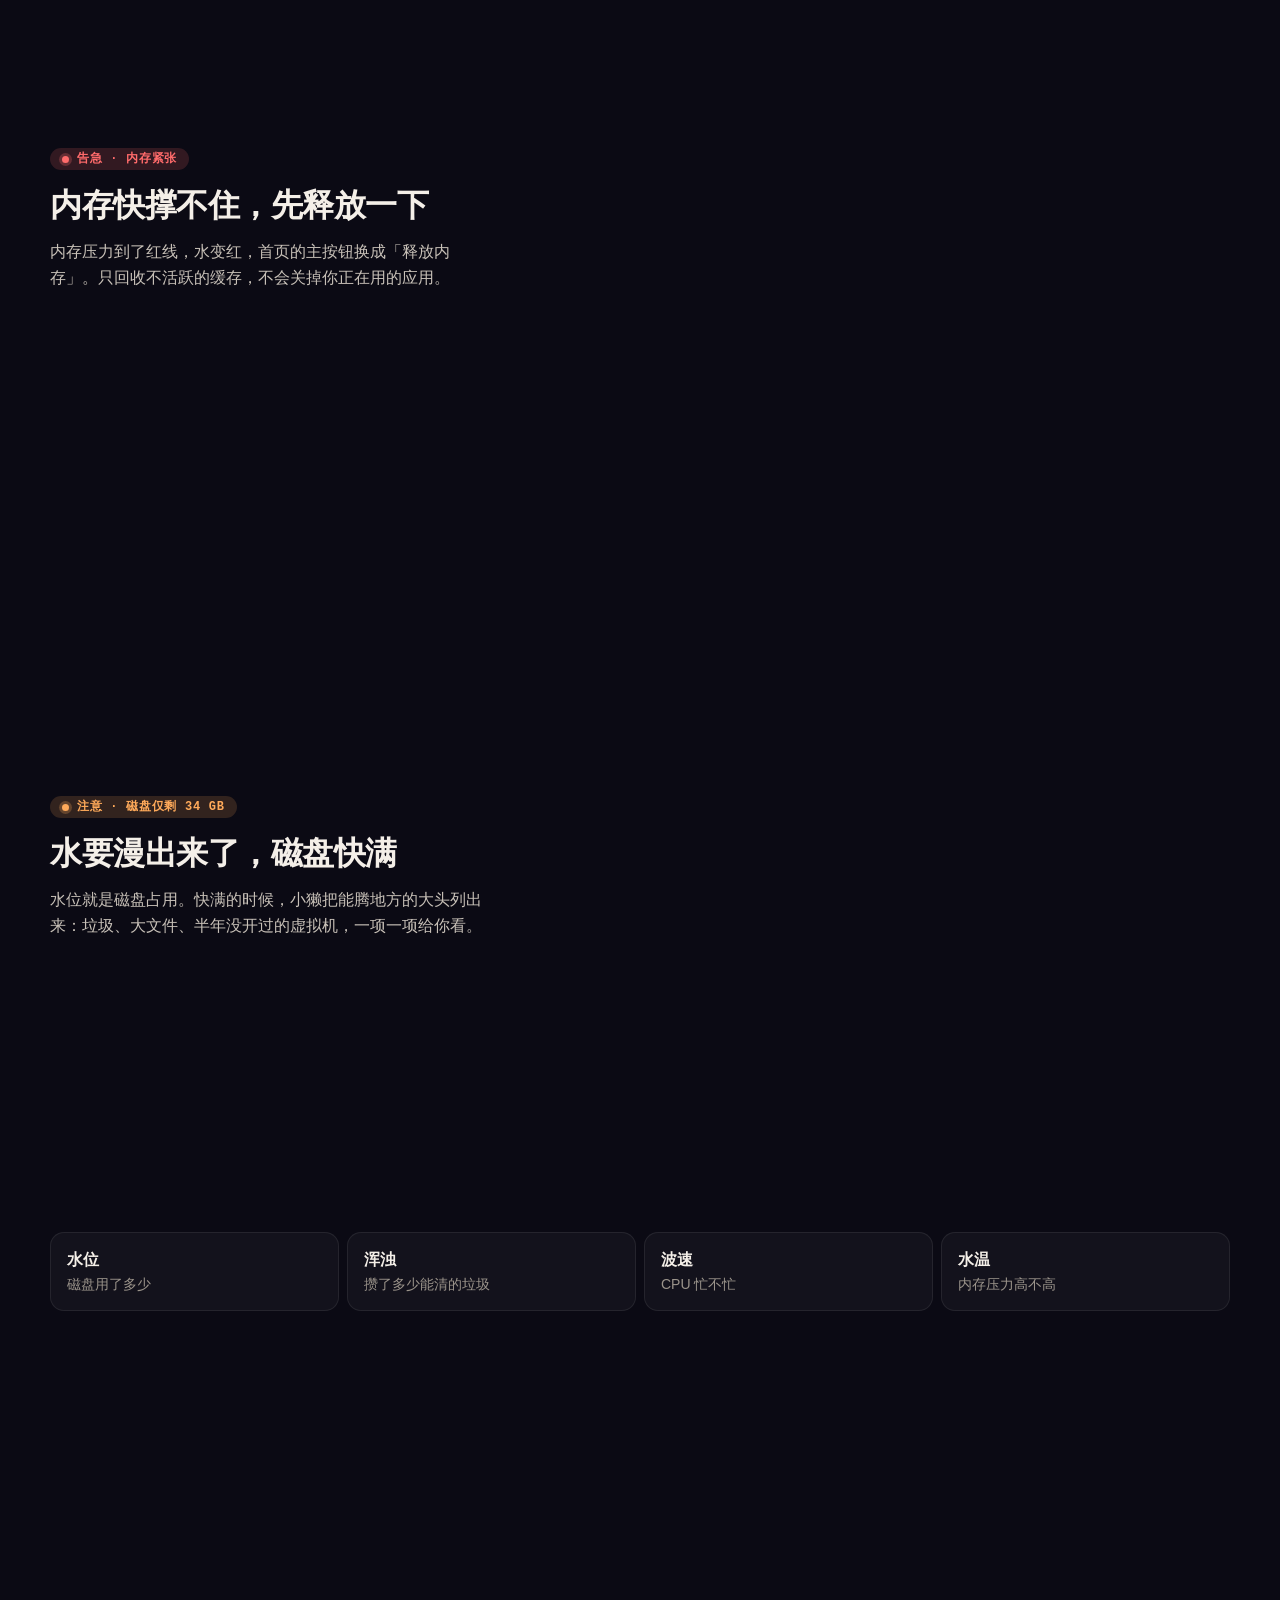
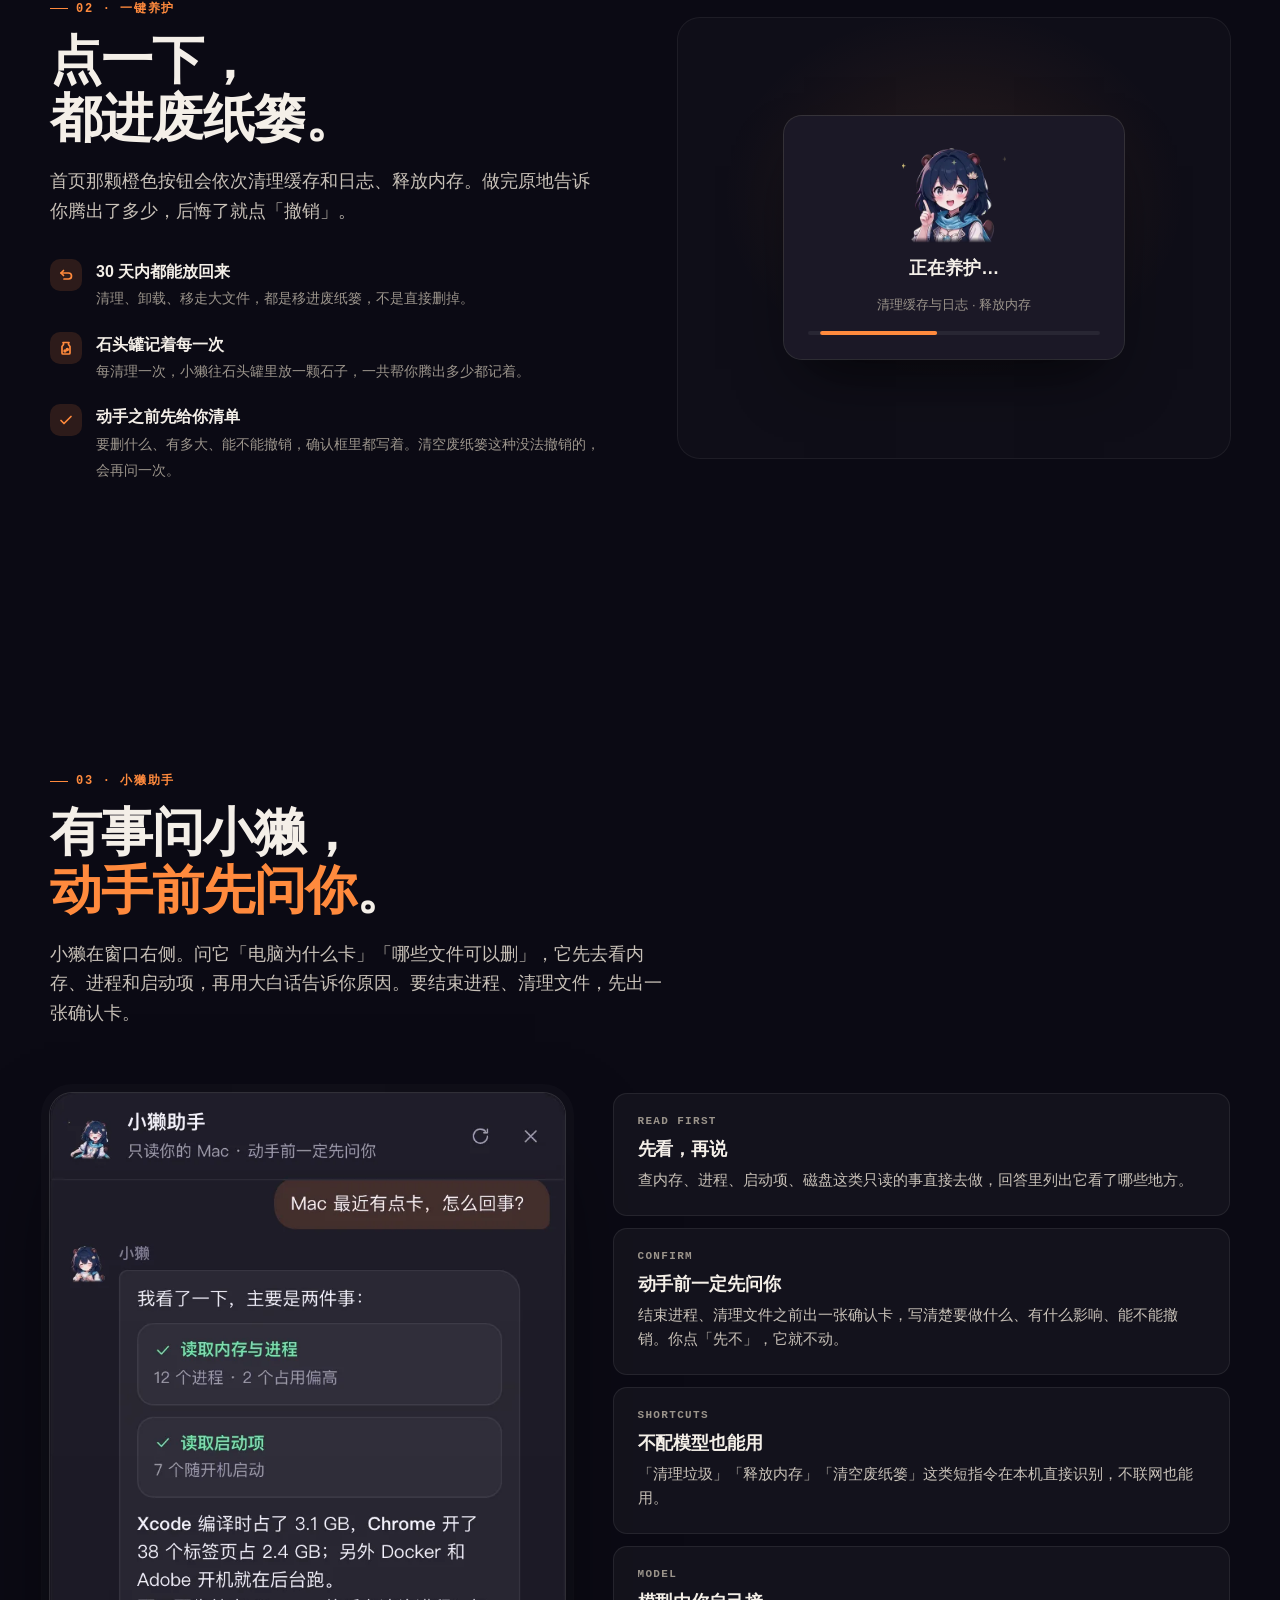
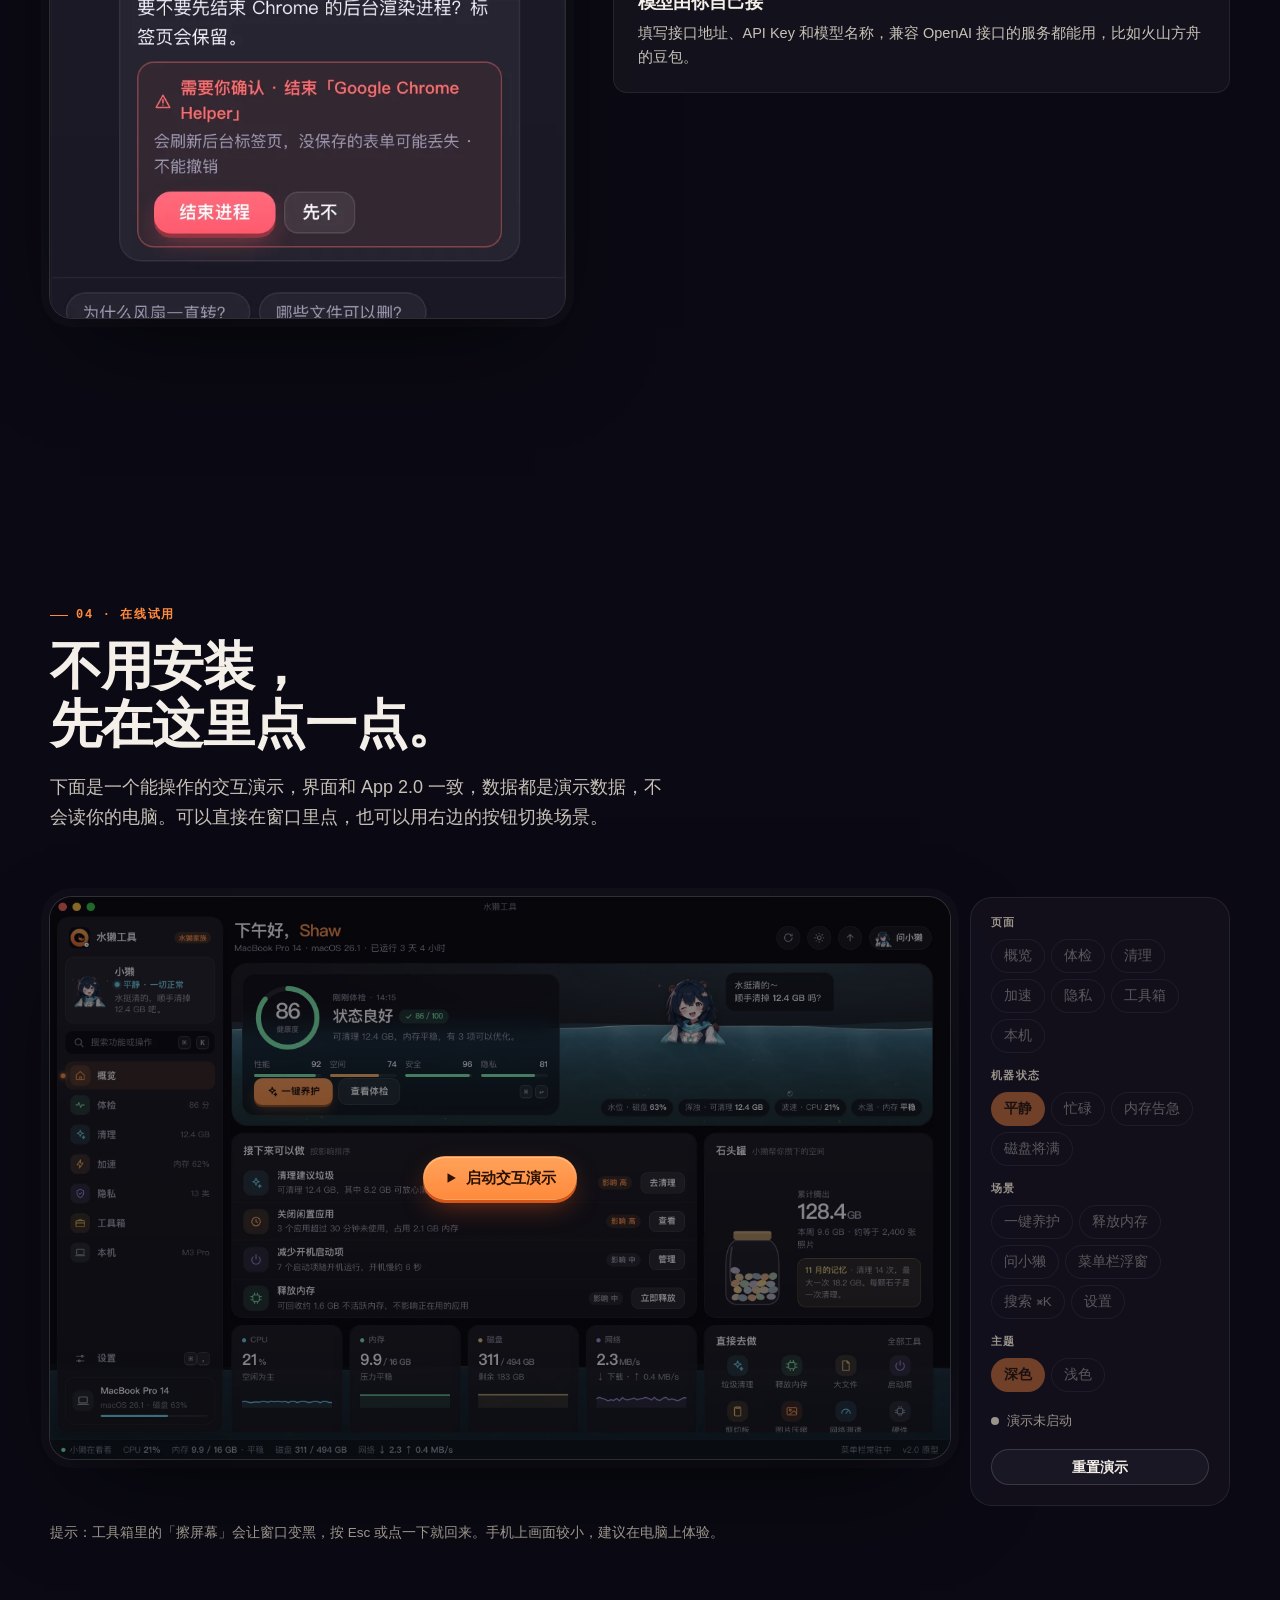
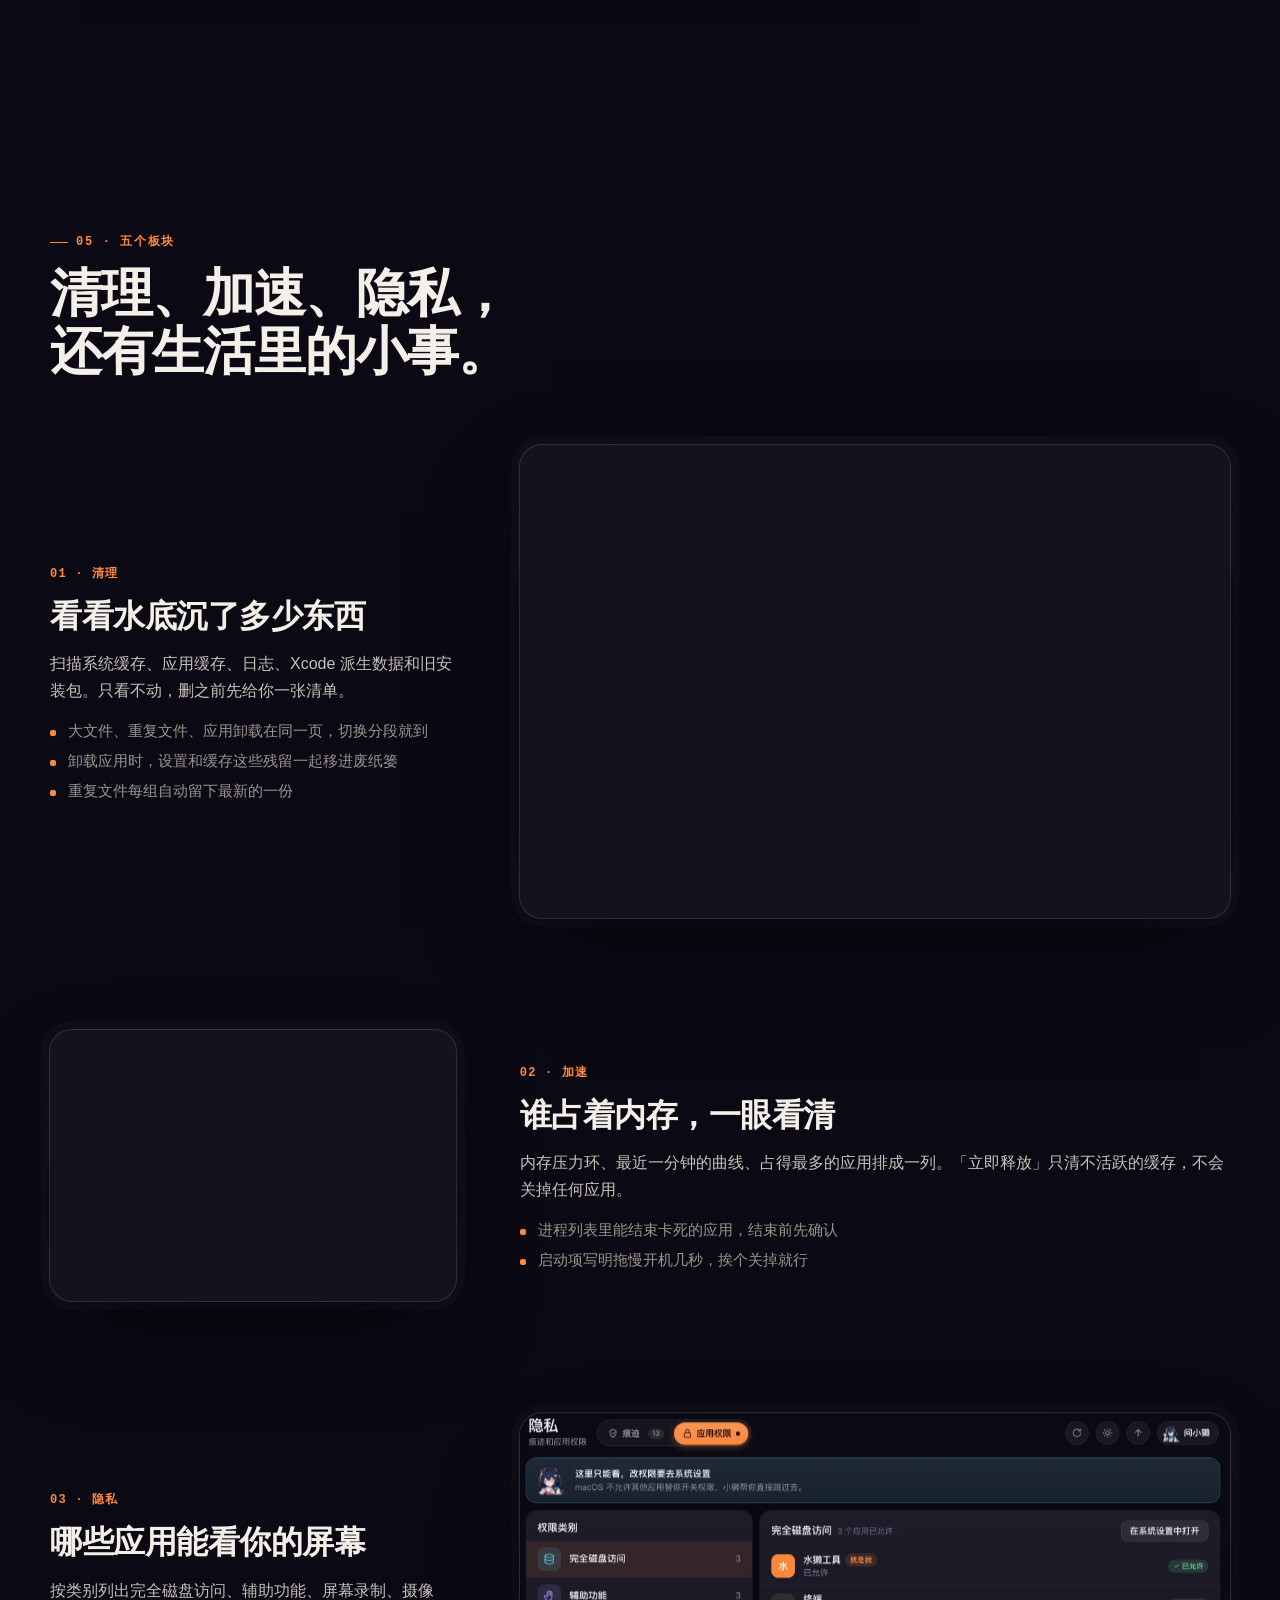
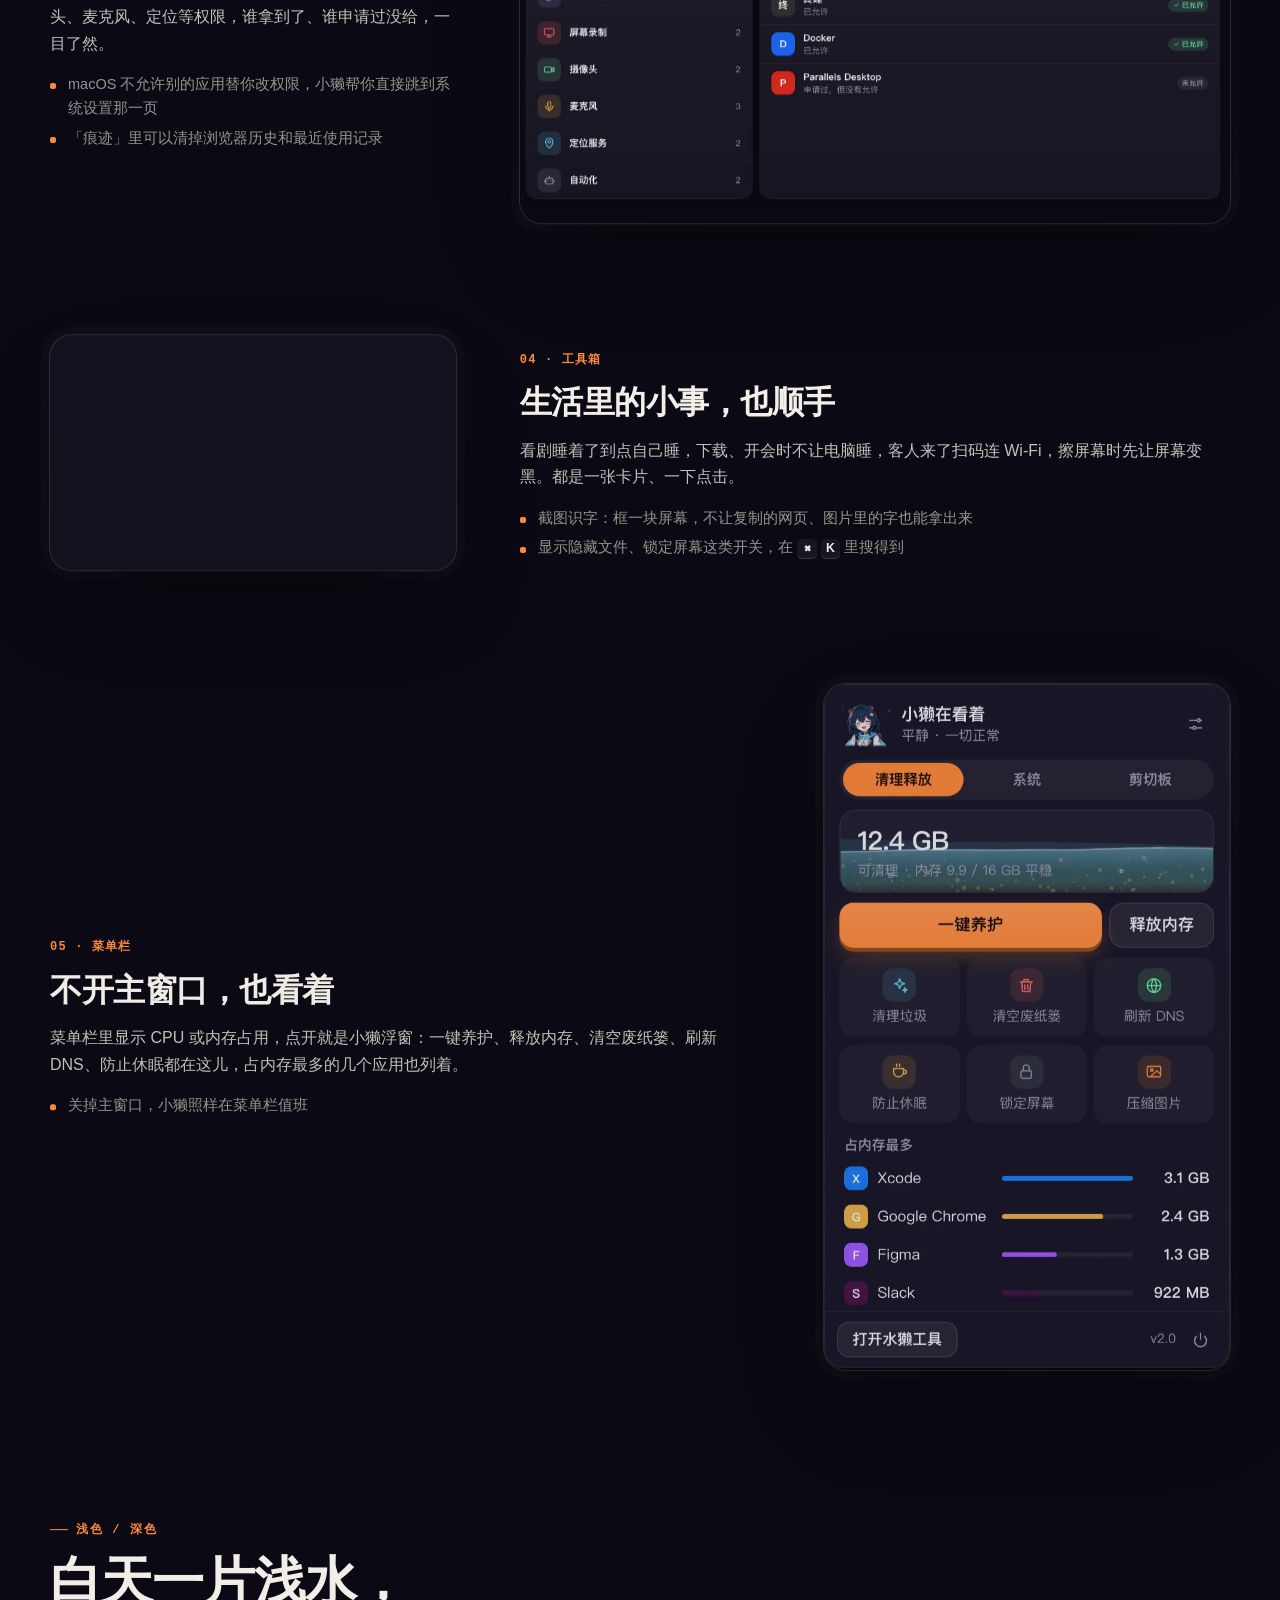
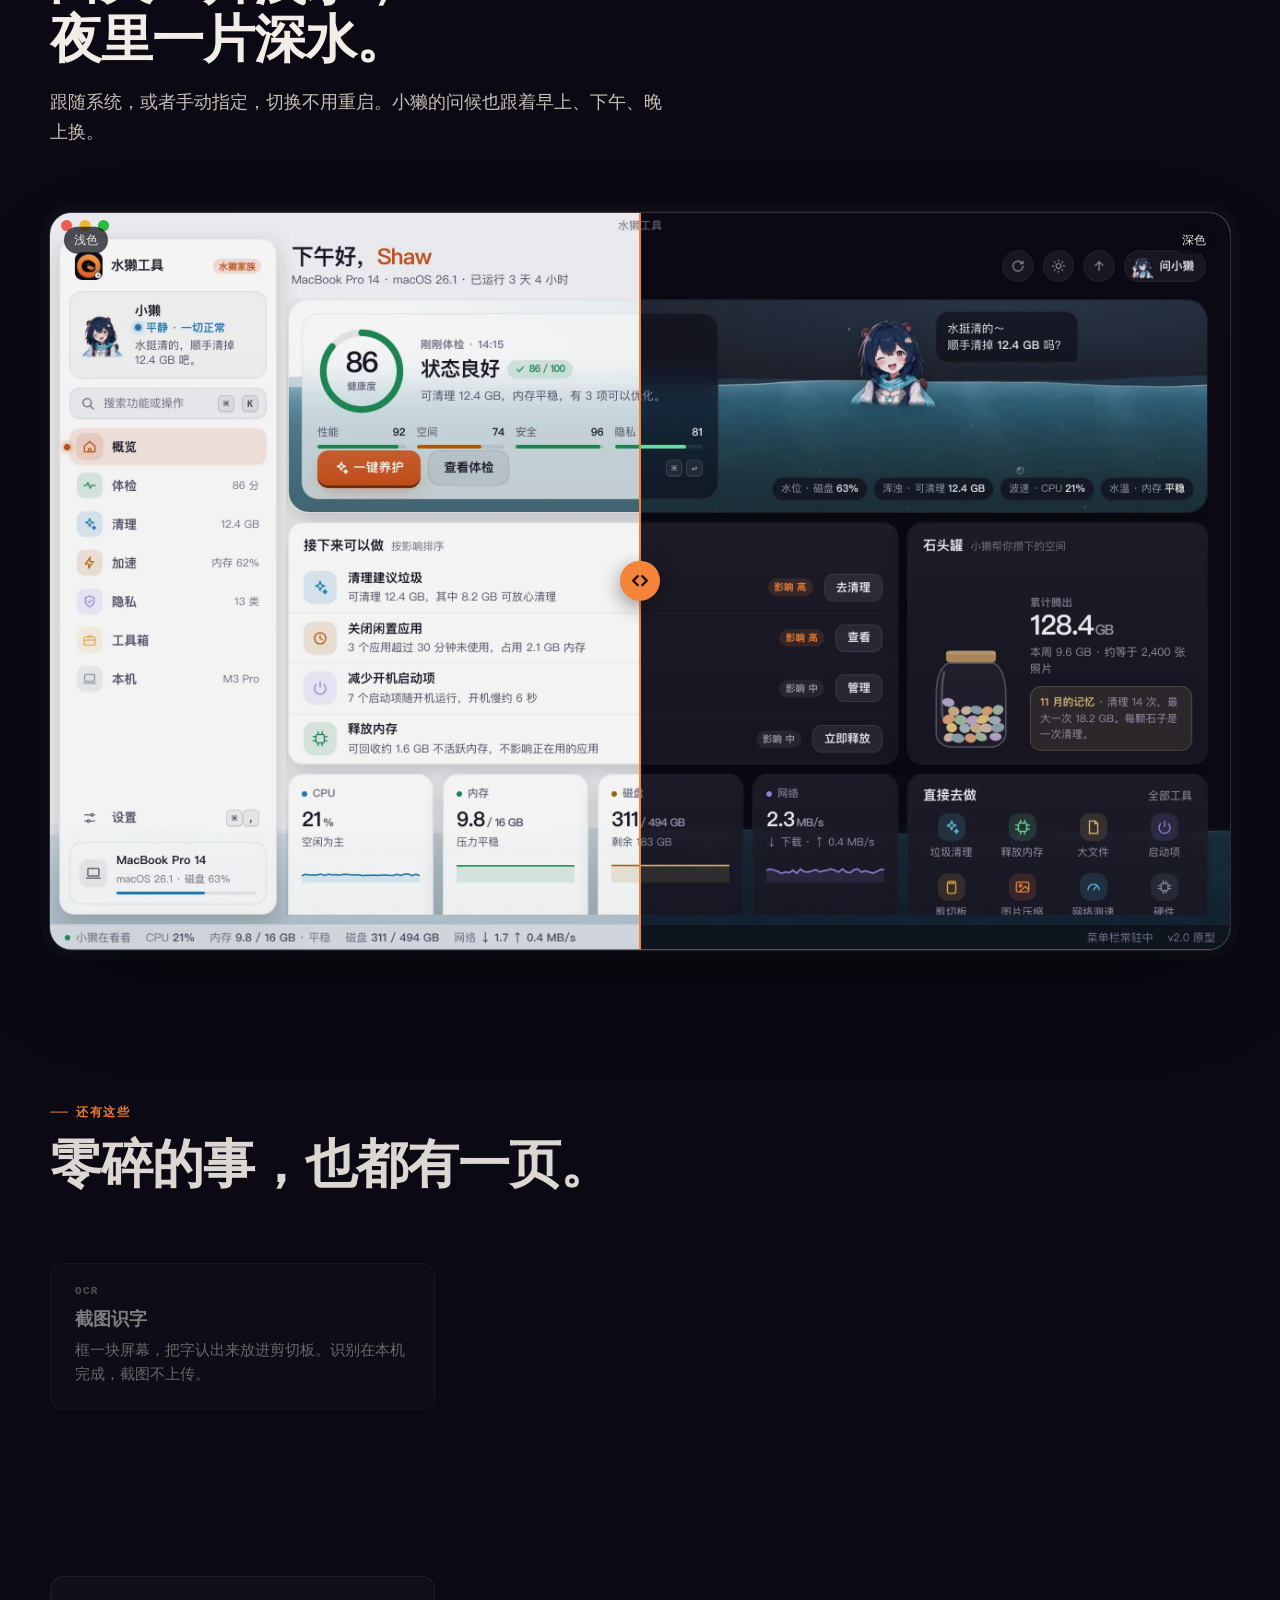
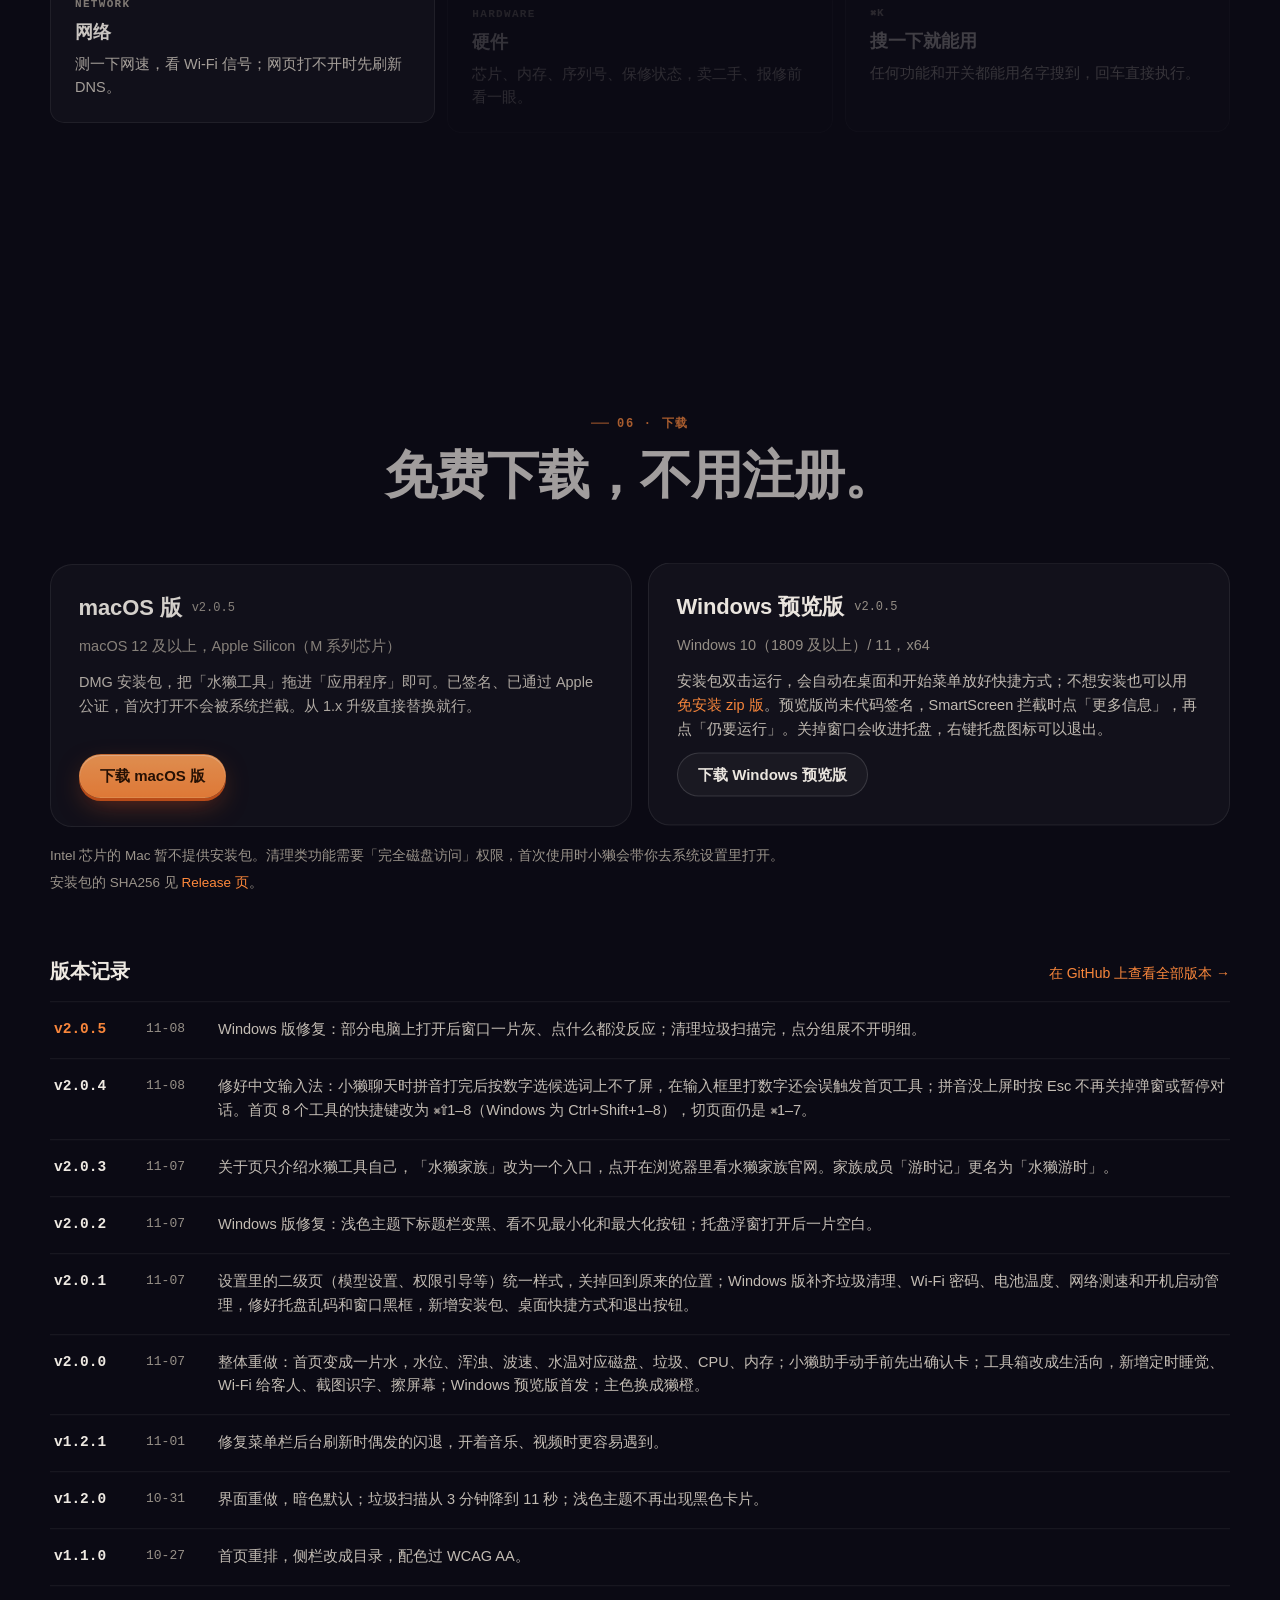
==== commit 8fc0b9a3: "下载默认走 Gitee，按访客 IP 自动切换下载源 Co-authored-by: Cursor <cursoragent@cursor.com>" ====
--- a/index.html
+++ b/index.html
@@ -904,8 +904,6 @@
     .dl-card p { margin: 0; font-size: 14.5px; }
     .dl-card .req { color: var(--mute); }
     .dl-card .btn { align-self: flex-start; margin-top: auto; }
-    .dl-card .mirror { margin-top: -2px; font-size: 13px; color: var(--mute); }
-
     .dl-note { margin-top: 20px; font-size: 13.5px; color: var(--mute); }
     .dl-note p { margin: 4px 0; }
 
@@ -1090,8 +1088,8 @@
           macOS 和 Windows 上的电脑管家。首页是一片水：水位是磁盘，浑浊是能清的垃圾，波浪快慢是 CPU，水温是内存压力。体检、清理、加速、隐私和一组顺手的小工具都在一个窗口里，删东西之前小獭一定先问你。
         </p>
         <div class="hero-act" data-in>
-          <a class="btn btn-accent" id="cta-main"
-            href="https://github.com/ShaoAsher/ottertools-site/releases/latest/download/OtterTools-macos-arm64.dmg"
+          <a class="btn btn-accent" id="cta-main" data-dl="OtterTools-macos-arm64.dmg"
+            href="https://gitee.com/shaw2026/ottertools-site/releases/download/latest/OtterTools-macos-arm64.dmg"
             target="_blank" rel="noopener">
             <svg width="16" height="16" viewBox="0 0 16 16" fill="none" aria-hidden="true">
               <path d="M8 2v8m0 0 3-3m-3 3L5 7M3 12.5V13a1 1 0 0 0 1 1h8a1 1 0 0 0 1-1v-.5" stroke="currentColor"
@@ -1099,8 +1097,8 @@
             </svg>
             <span>下载 macOS 版</span>
           </a>
-          <a class="btn" id="cta-alt"
-            href="https://github.com/ShaoAsher/ottertools-site/releases/latest/download/OtterTools-windows-x64-setup.exe"
+          <a class="btn" id="cta-alt" data-dl="OtterTools-windows-x64-setup.exe"
+            href="https://gitee.com/shaw2026/ottertools-site/releases/download/latest/OtterTools-windows-x64-setup.exe"
             target="_blank" rel="noopener"><span>Windows 预览版</span></a>
           <a class="btn" href="#demo">
             <svg width="14" height="14" viewBox="0 0 16 16" aria-hidden="true">
@@ -1513,20 +1511,18 @@
             <div class="os"><h3>macOS 版</h3><span class="ver">v2.0.5</span><span class="yours">你的系统</span></div>
             <p class="req">macOS 12 及以上，Apple Silicon（M 系列芯片）</p>
             <p>DMG 安装包，把「水獭工具」拖进「应用程序」即可。已签名、已通过 Apple 公证，首次打开不会被系统拦截。从 1.x 升级直接替换就行。</p>
-            <a class="btn btn-accent" href="https://github.com/ShaoAsher/ottertools-site/releases/latest/download/OtterTools-macos-arm64.dmg" target="_blank" rel="noopener">下载 macOS 版</a>
-            <p class="mirror">下载慢？走 <a class="hl" href="https://gitee.com/shaw2026/ottertools-site/releases/download/latest/OtterTools-macos-arm64.dmg" target="_blank" rel="noopener">国内下载（Gitee）</a></p>
+            <a class="btn btn-accent" data-dl="OtterTools-macos-arm64.dmg" href="https://gitee.com/shaw2026/ottertools-site/releases/download/latest/OtterTools-macos-arm64.dmg" target="_blank" rel="noopener">下载 macOS 版</a>
           </article>
           <article class="dl-card rise" id="dl-win">
             <div class="os"><h3>Windows 预览版</h3><span class="ver">v2.0.5</span><span class="yours">你的系统</span></div>
             <p class="req">Windows 10（1809 及以上）/ 11，x64</p>
-            <p>安装包双击运行，会自动在桌面和开始菜单放好快捷方式；不想安装也可以用 <a class="hl" href="https://github.com/ShaoAsher/ottertools-site/releases/latest/download/OtterTools-windows-x64.zip" target="_blank" rel="noopener">免安装 zip 版</a>。预览版尚未代码签名，SmartScreen 拦截时点「更多信息」，再点「仍要运行」。关掉窗口会收进托盘，右键托盘图标可以退出。</p>
-            <a class="btn" href="https://github.com/ShaoAsher/ottertools-site/releases/latest/download/OtterTools-windows-x64-setup.exe" target="_blank" rel="noopener">下载 Windows 预览版</a>
-            <p class="mirror">下载慢？走 <a class="hl" href="https://gitee.com/shaw2026/ottertools-site/releases/download/latest/OtterTools-windows-x64-setup.exe" target="_blank" rel="noopener">国内下载（Gitee）</a>，免安装版 <a class="hl" href="https://gitee.com/shaw2026/ottertools-site/releases/download/latest/OtterTools-windows-x64.zip" target="_blank" rel="noopener">zip</a></p>
+            <p>安装包双击运行，会自动在桌面和开始菜单放好快捷方式；不想安装也可以用 <a class="hl" data-dl="OtterTools-windows-x64.zip" href="https://gitee.com/shaw2026/ottertools-site/releases/download/latest/OtterTools-windows-x64.zip" target="_blank" rel="noopener">免安装 zip 版</a>。预览版尚未代码签名，SmartScreen 拦截时点「更多信息」，再点「仍要运行」。关掉窗口会收进托盘，右键托盘图标可以退出。</p>
+            <a class="btn" data-dl="OtterTools-windows-x64-setup.exe" href="https://gitee.com/shaw2026/ottertools-site/releases/download/latest/OtterTools-windows-x64-setup.exe" target="_blank" rel="noopener">下载 Windows 预览版</a>
           </article>
         </div>
         <div class="dl-note rise">
           <p>Intel 芯片的 Mac 暂不提供安装包。清理类功能需要「完全磁盘访问」权限，首次使用时小獭会带你去系统设置里打开。</p>
-          <p>安装包的 SHA256 见 <a class="hl" href="https://github.com/ShaoAsher/ottertools-site/releases/latest" target="_blank" rel="noopener">Release 页</a>；国内镜像在 <a class="hl" href="https://gitee.com/shaw2026/ottertools-site/releases" target="_blank" rel="noopener">Gitee 发行版</a>，和 GitHub 同步更新。</p>
+          <p>安装包的 SHA256 见 <a class="hl" data-dl="" href="https://gitee.com/shaw2026/ottertools-site/releases/latest" target="_blank" rel="noopener">Release 页</a>。</p>
         </div>
 
         <div class="vlog rise" id="vlog">
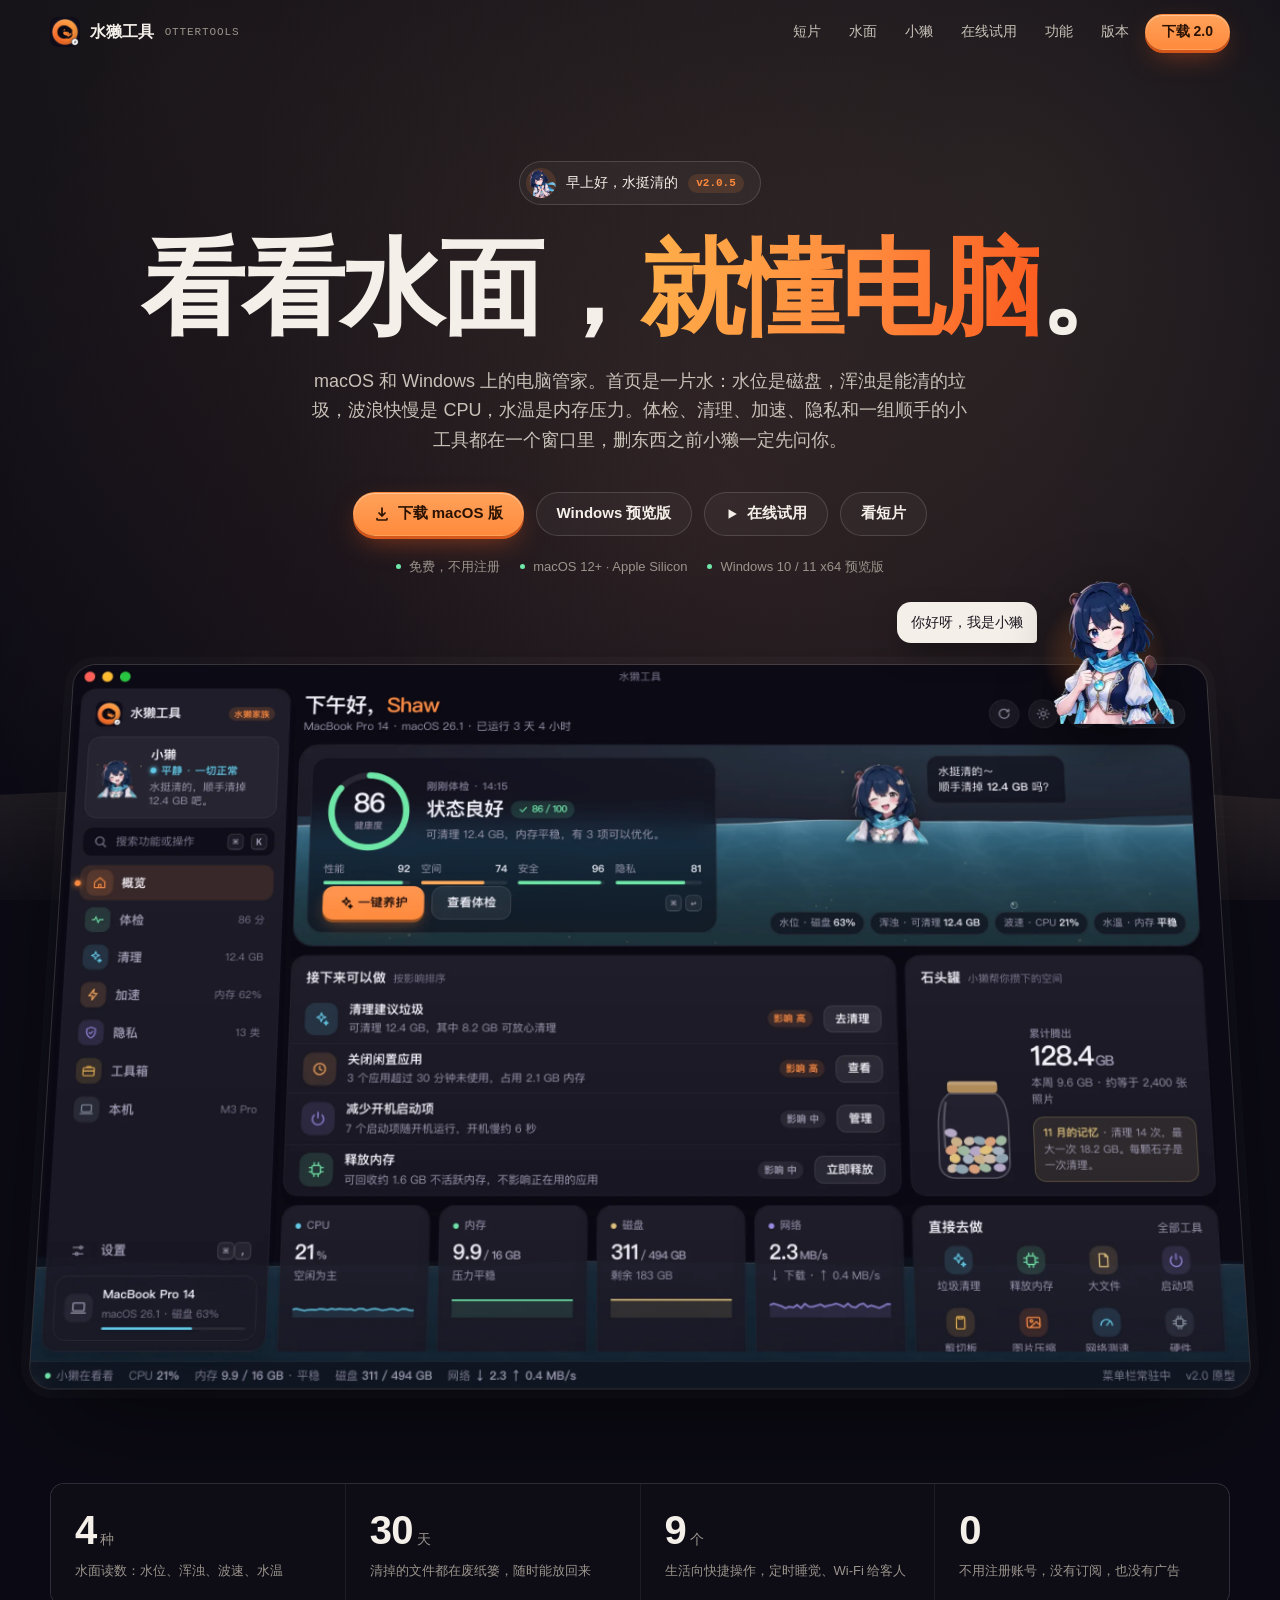
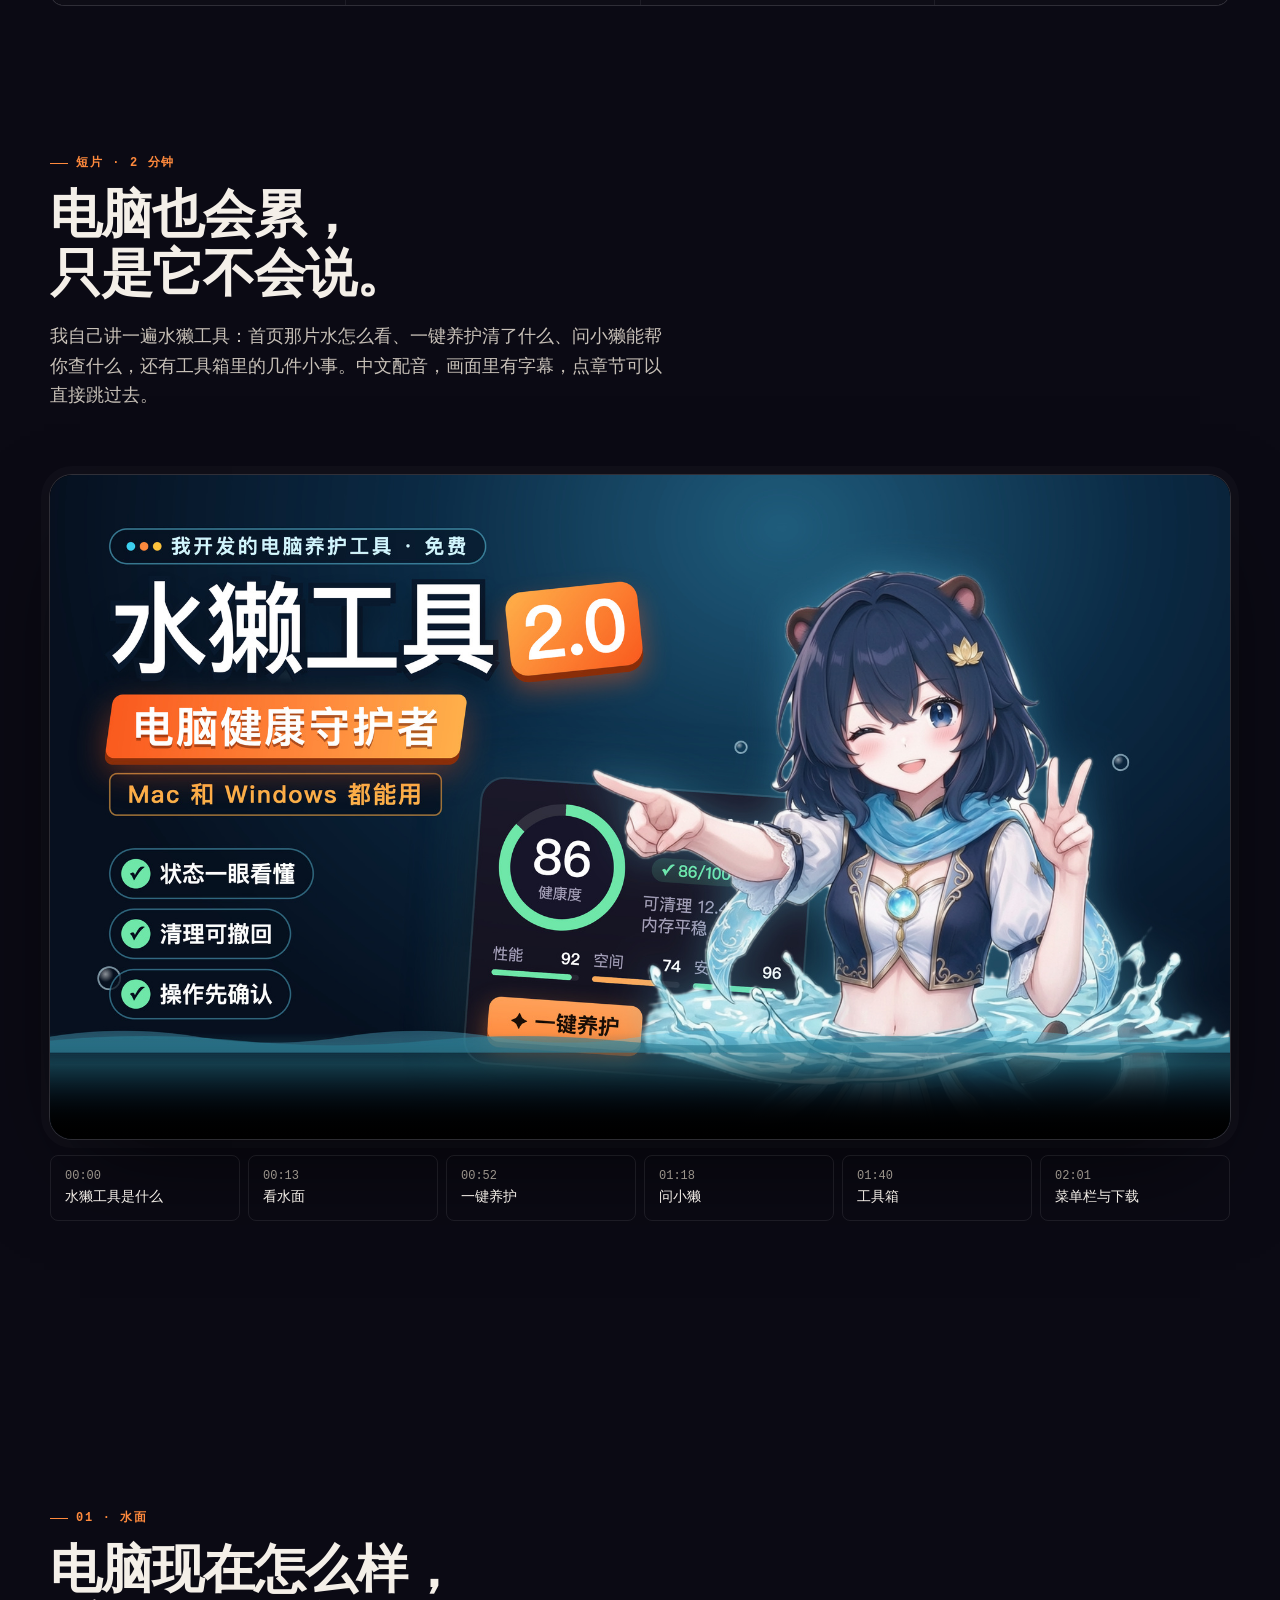
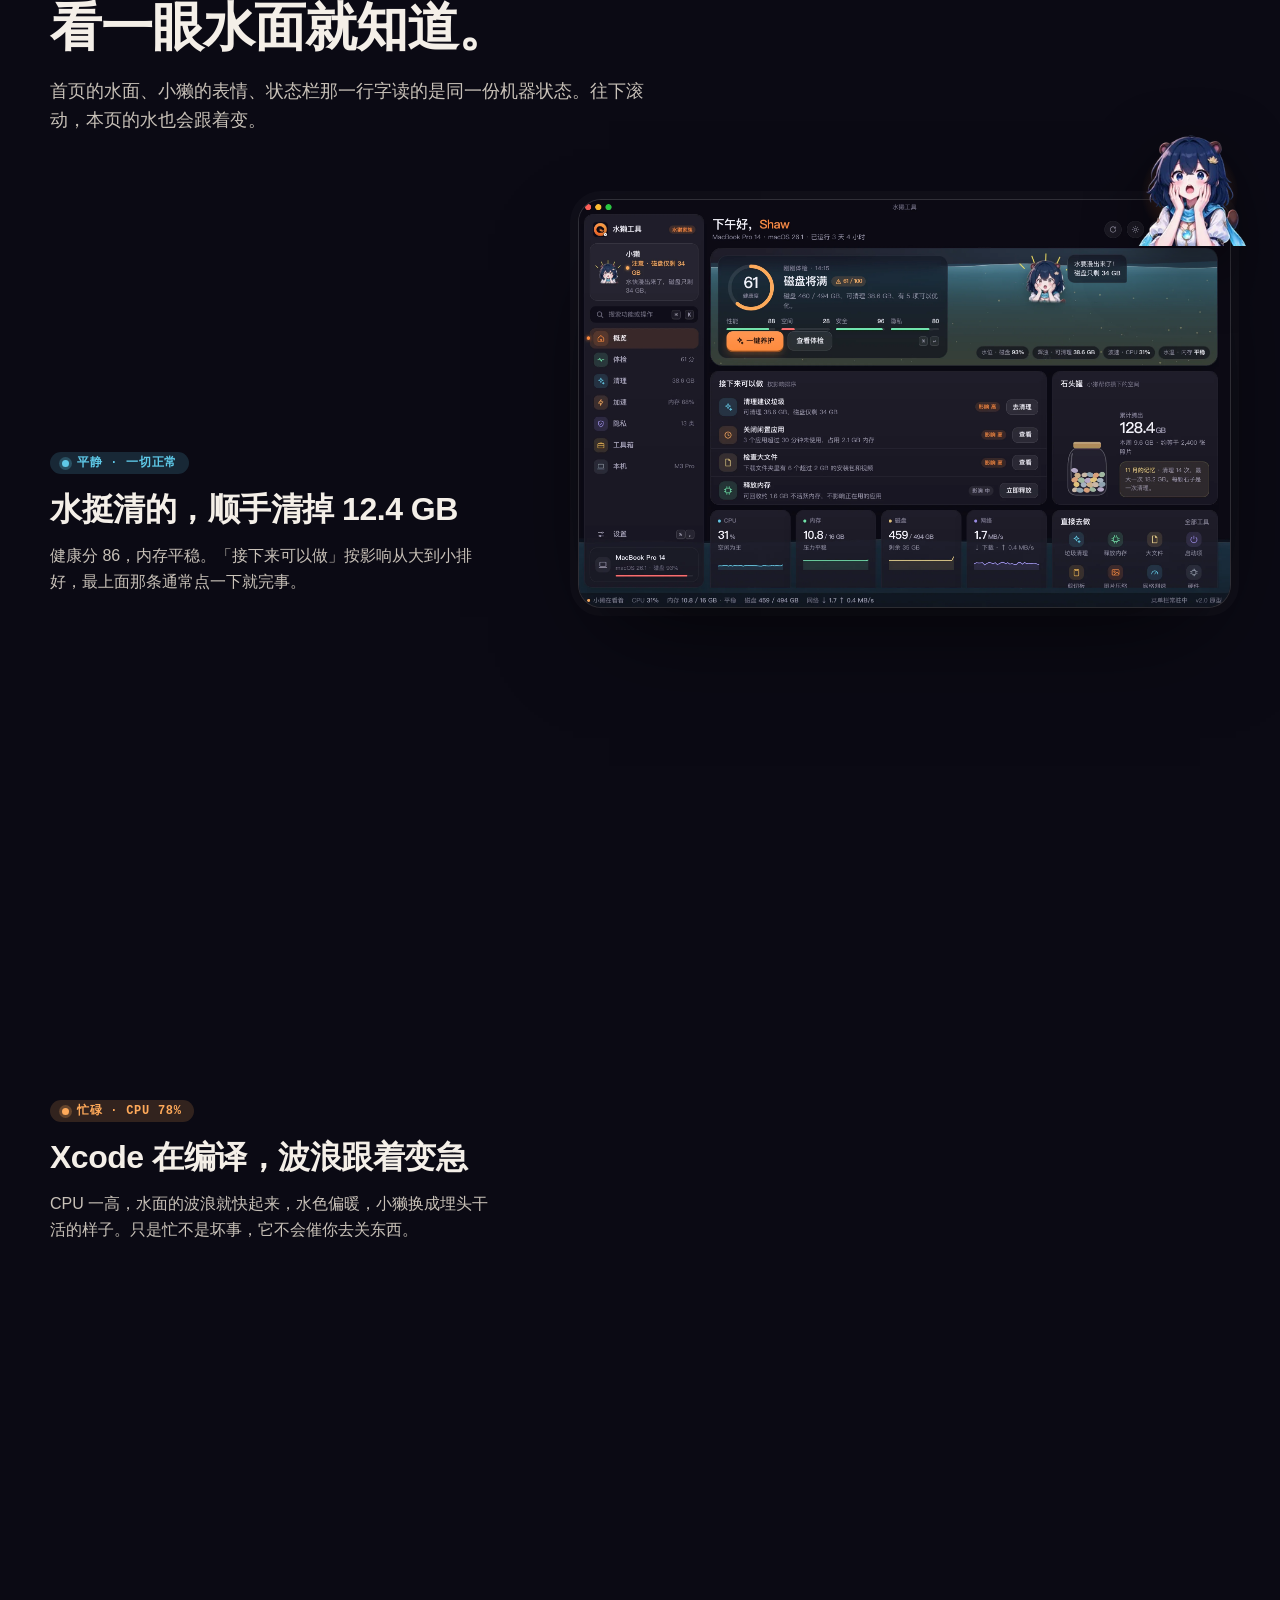
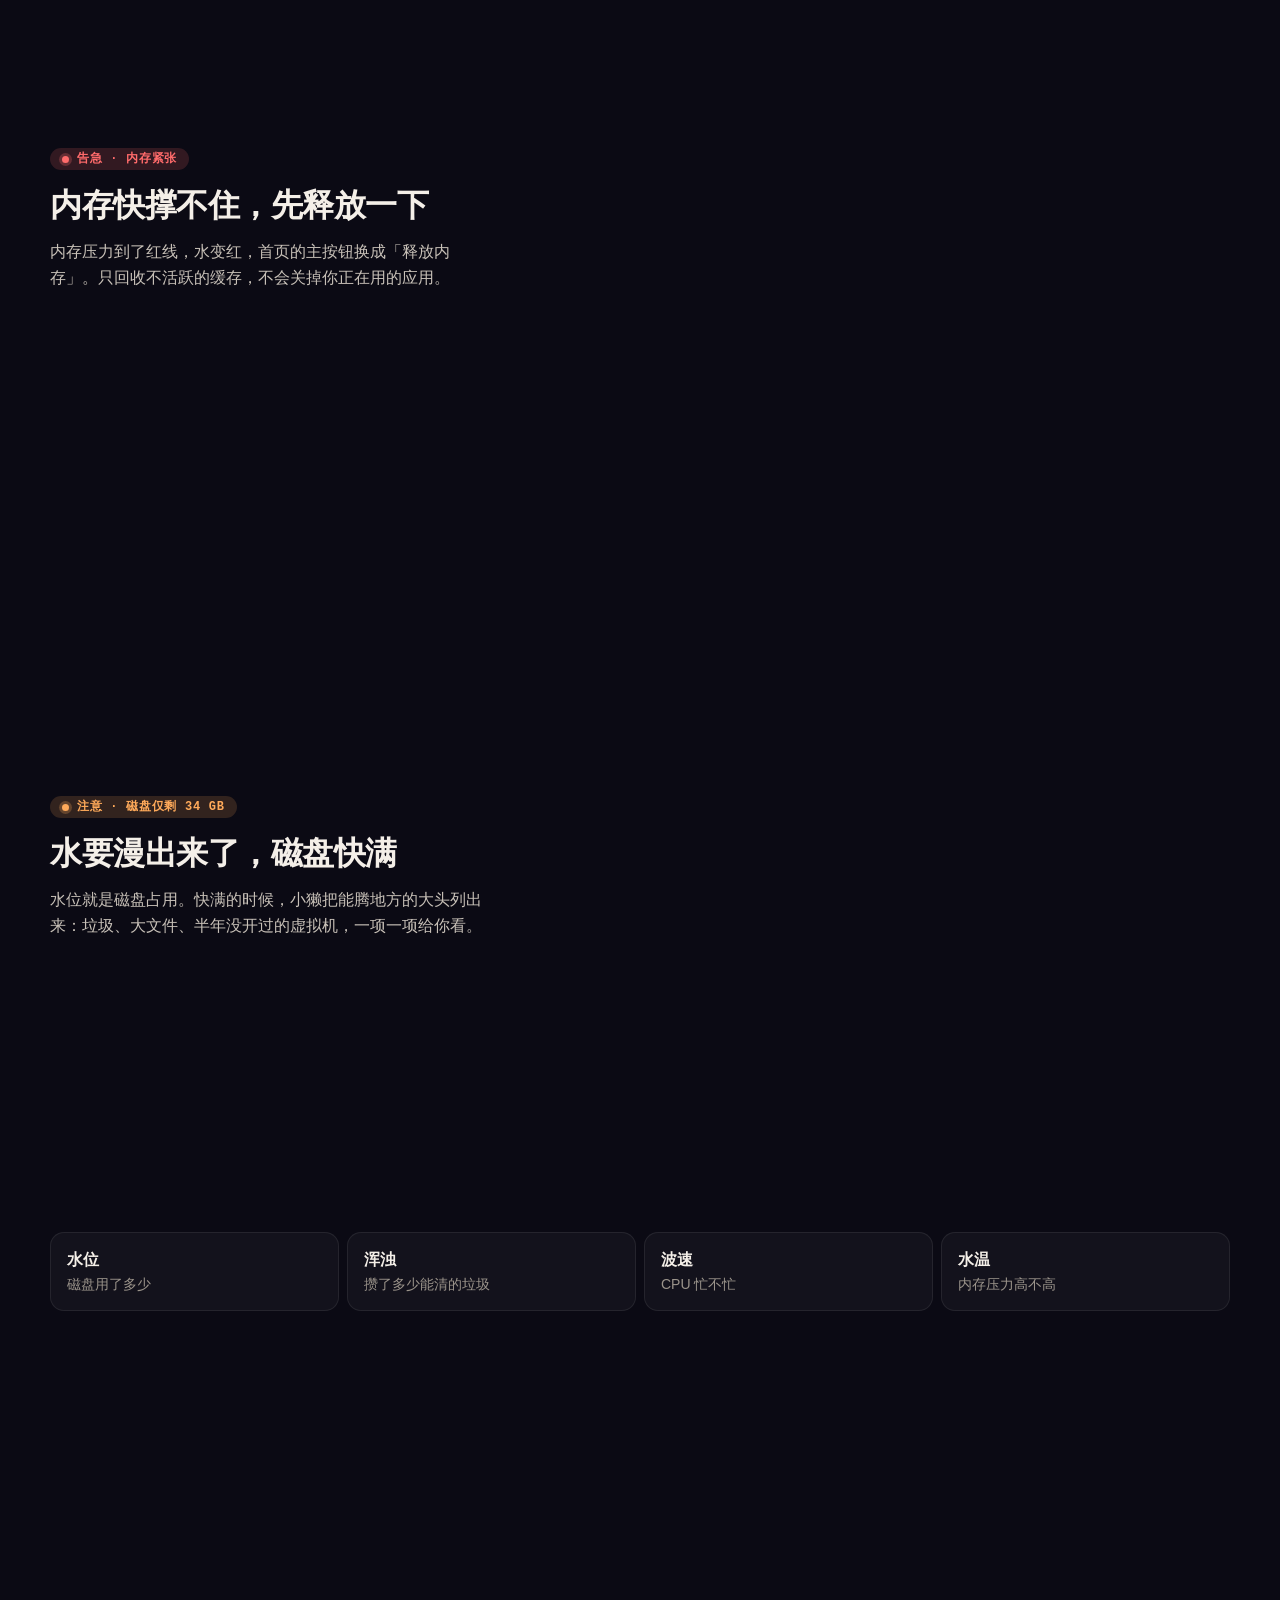
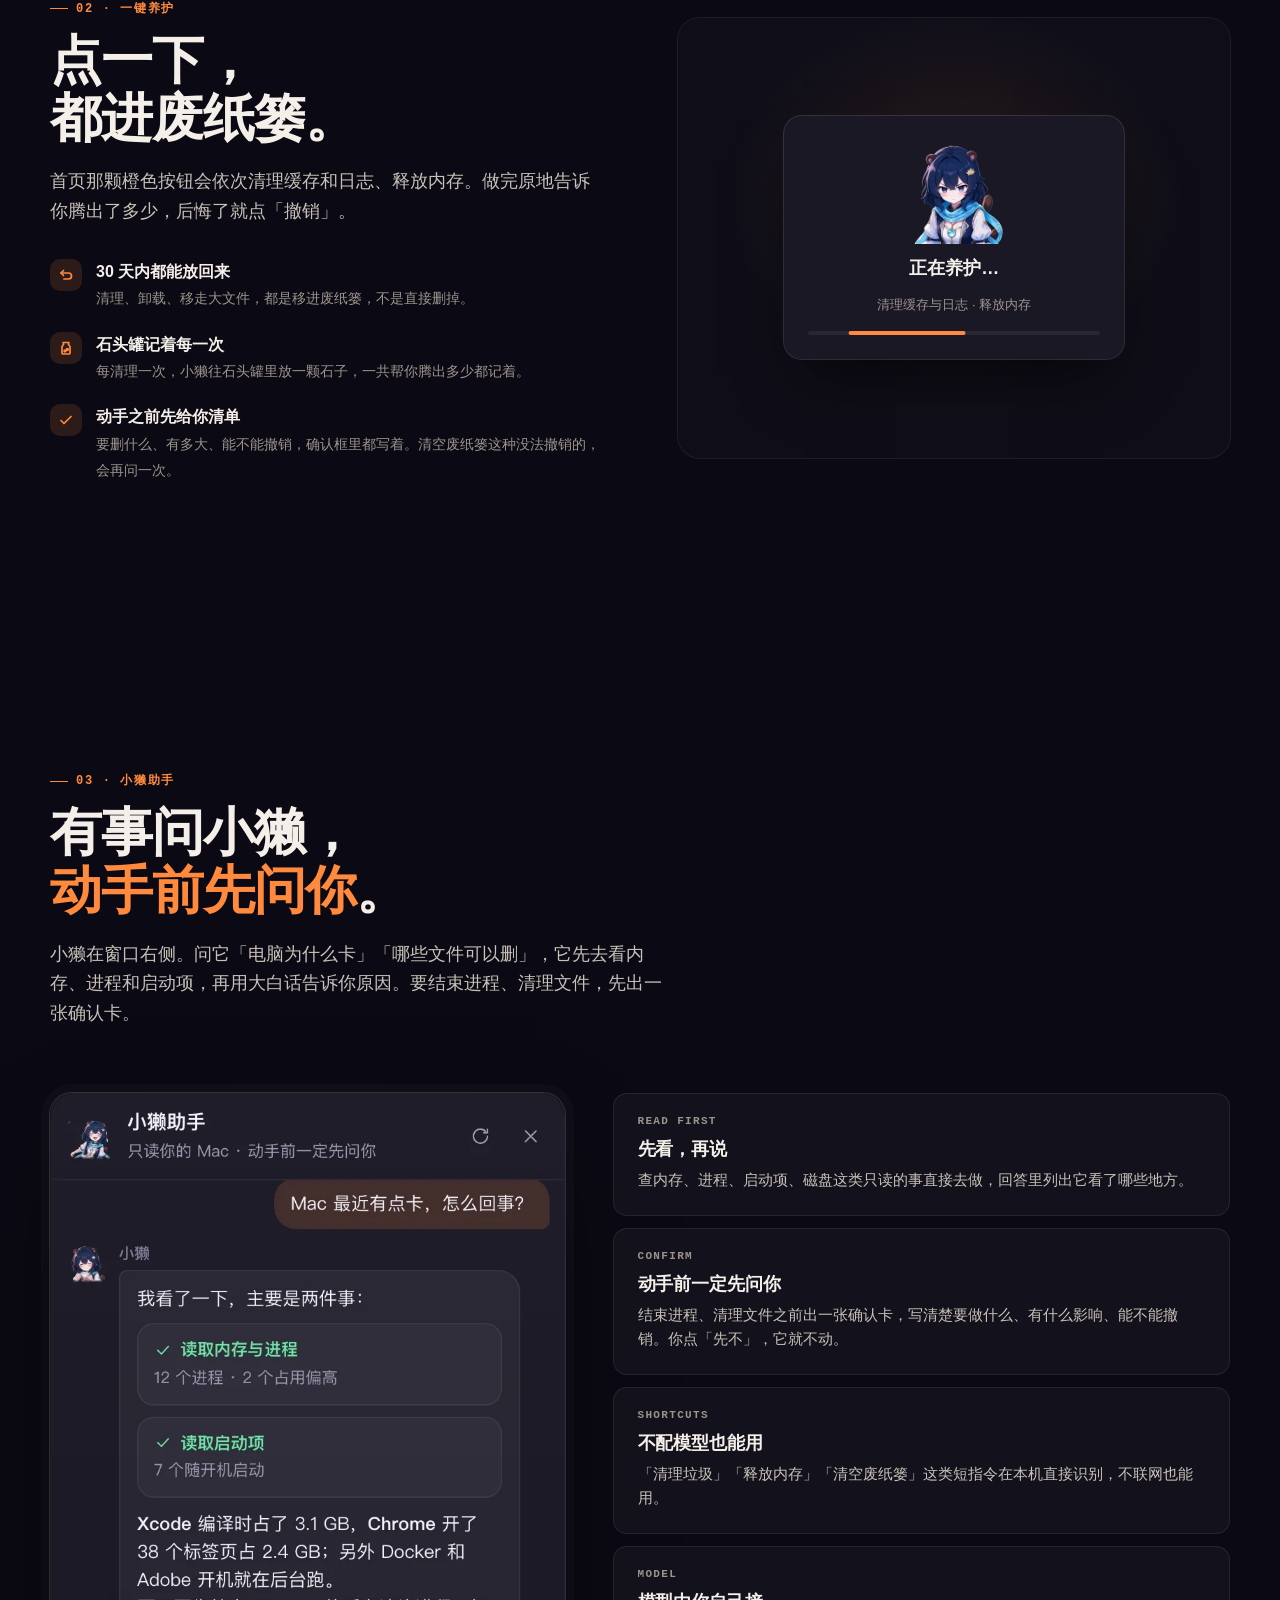
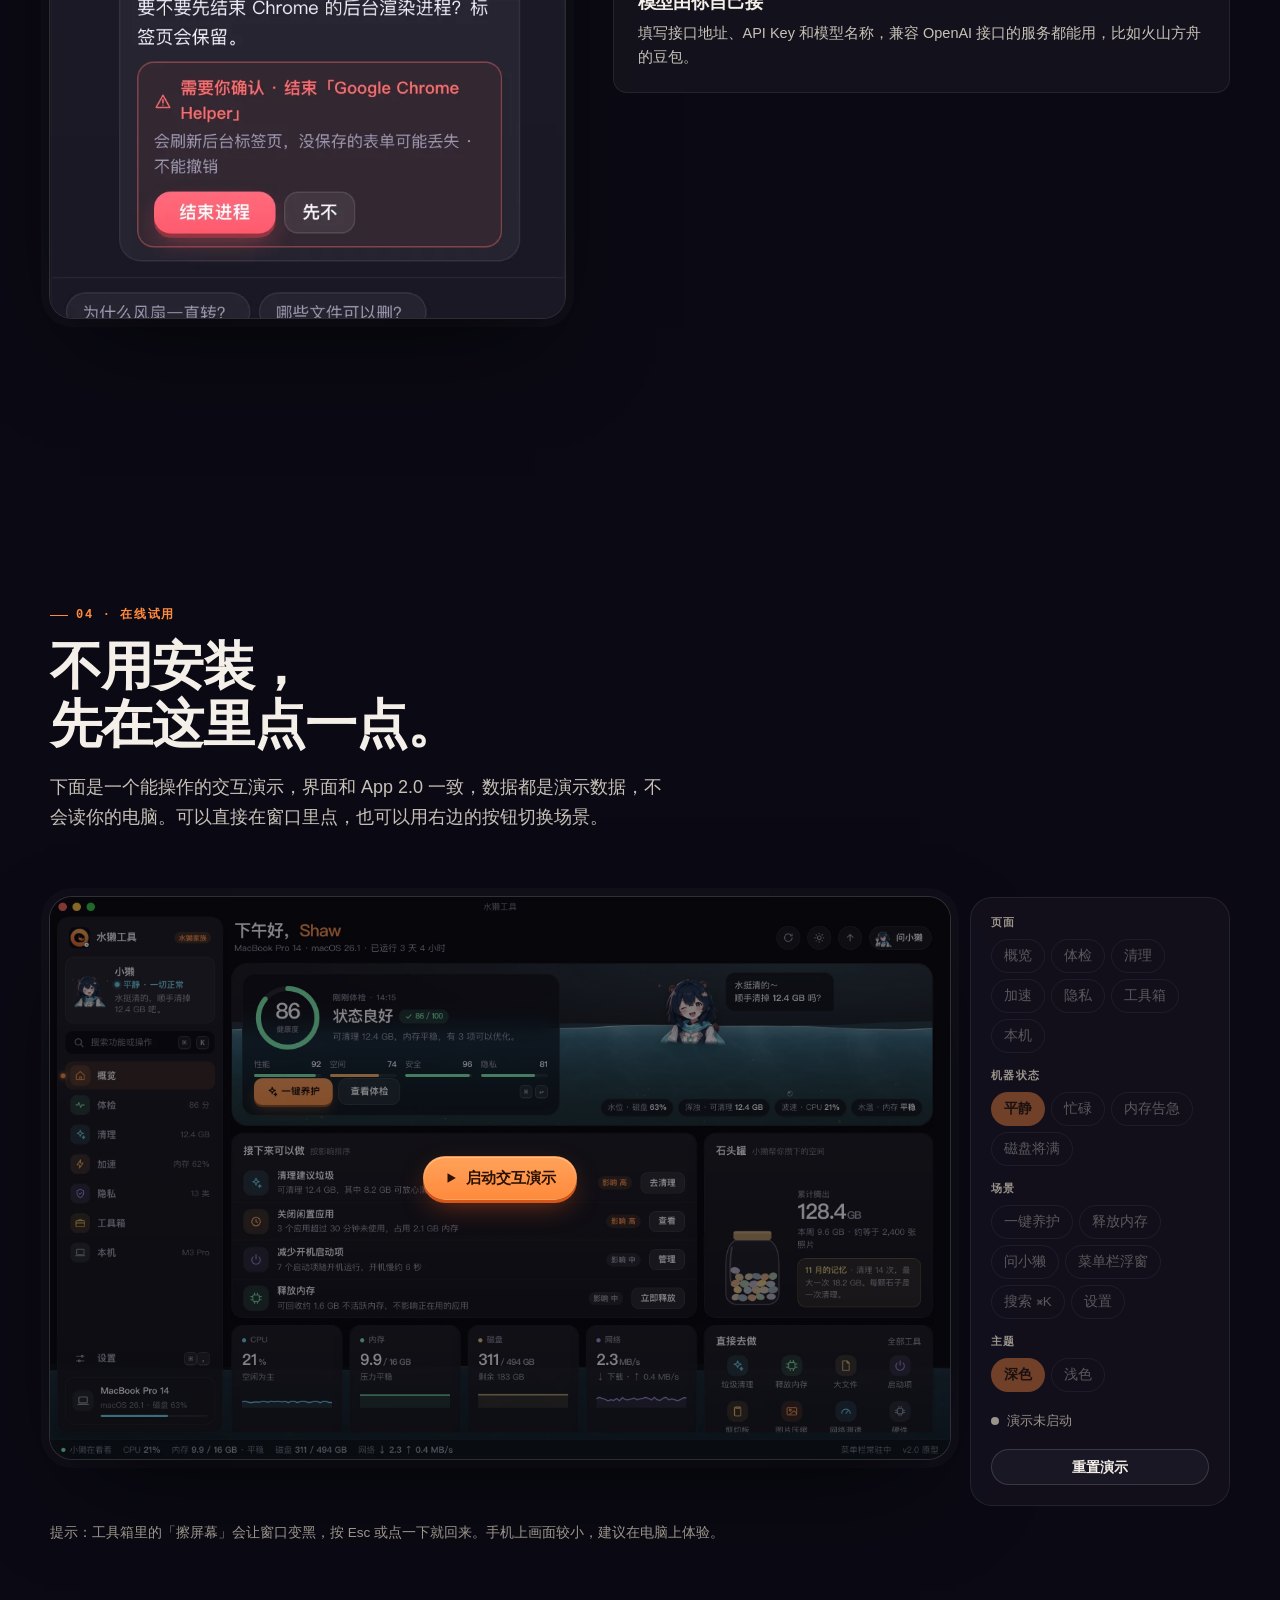
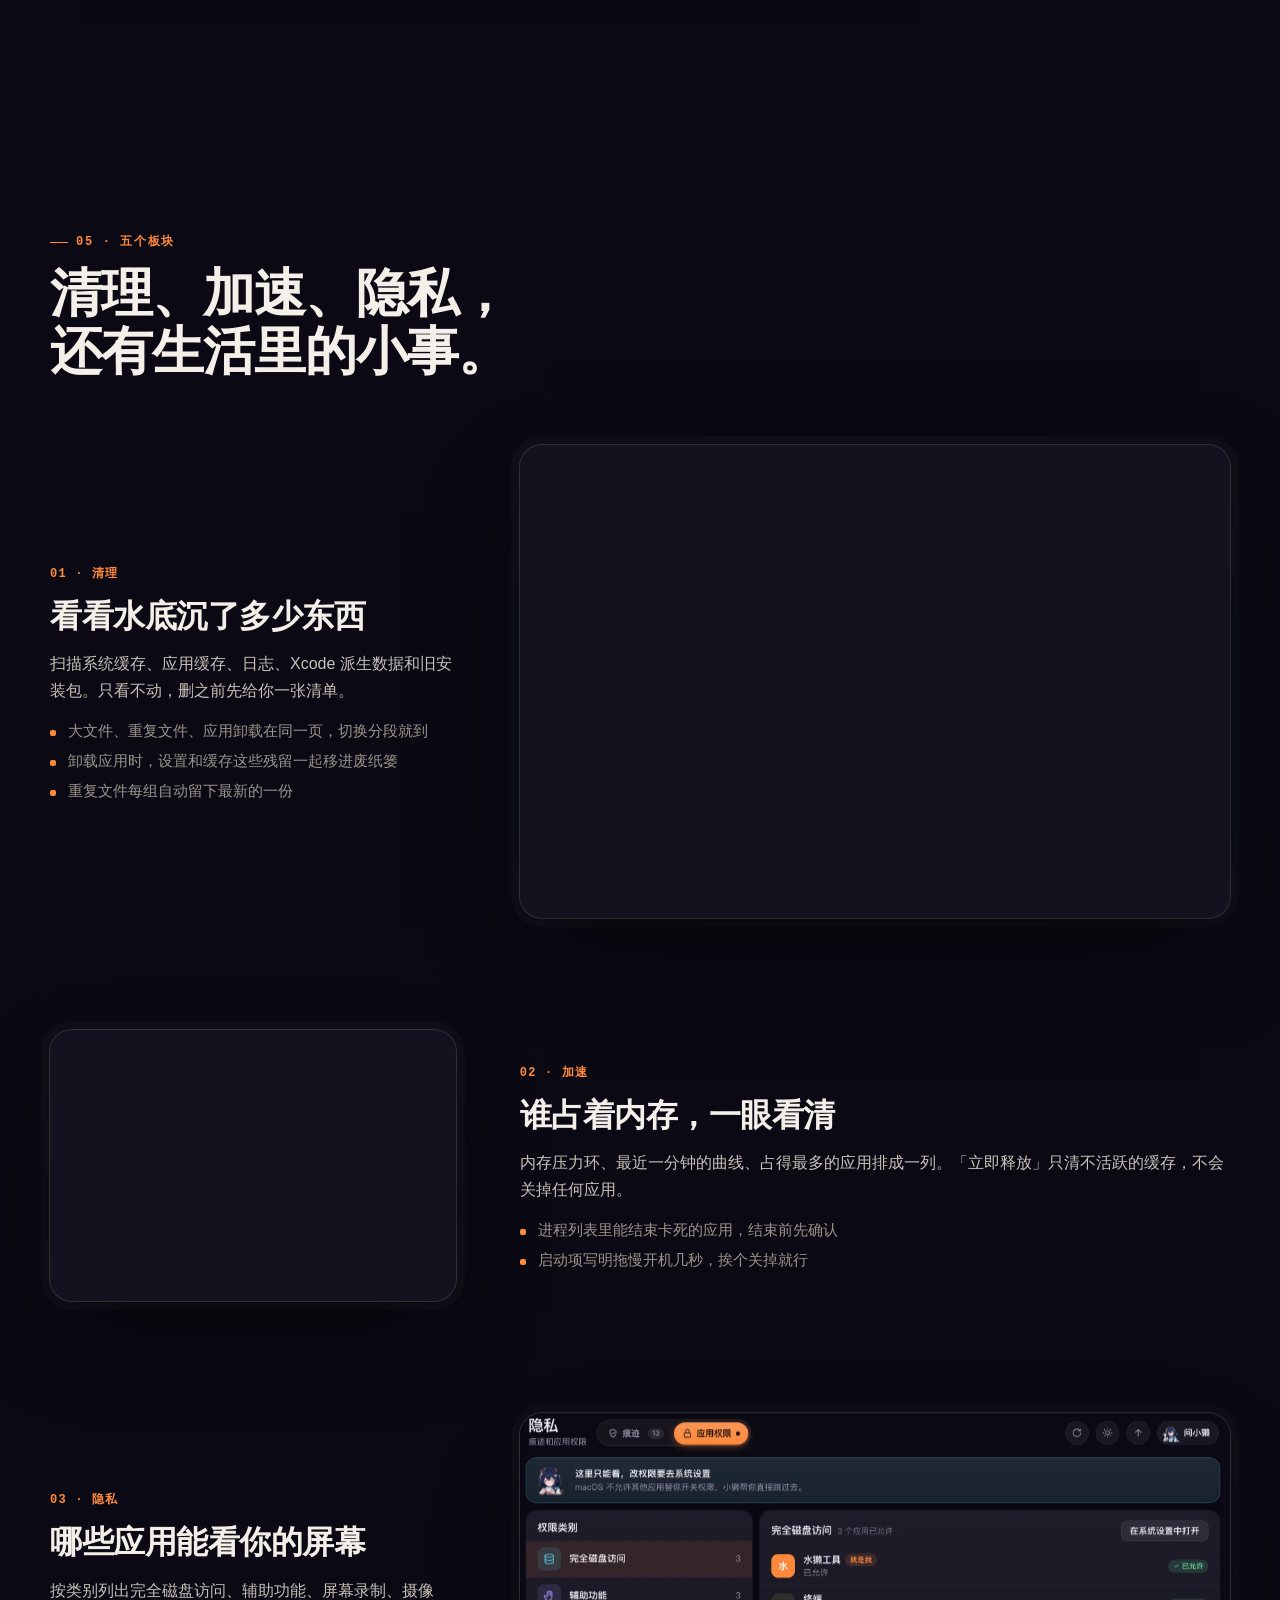
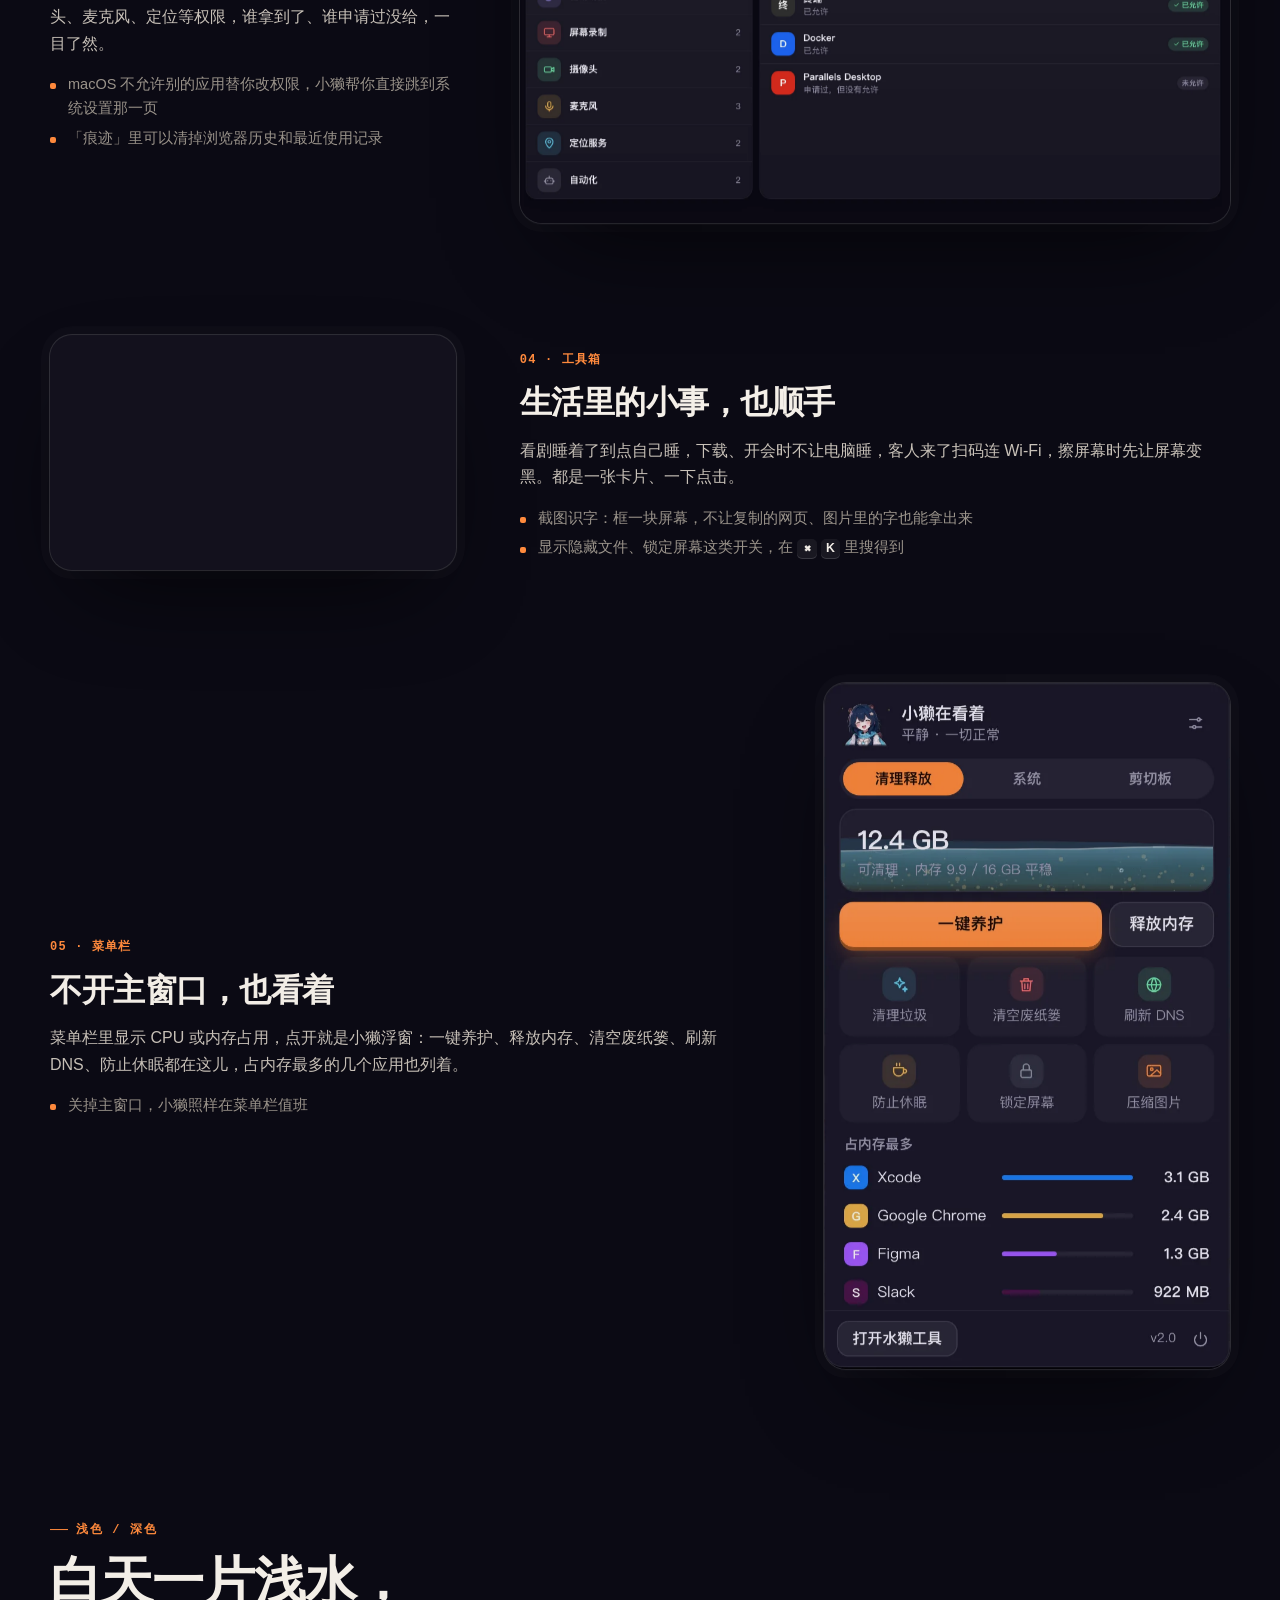
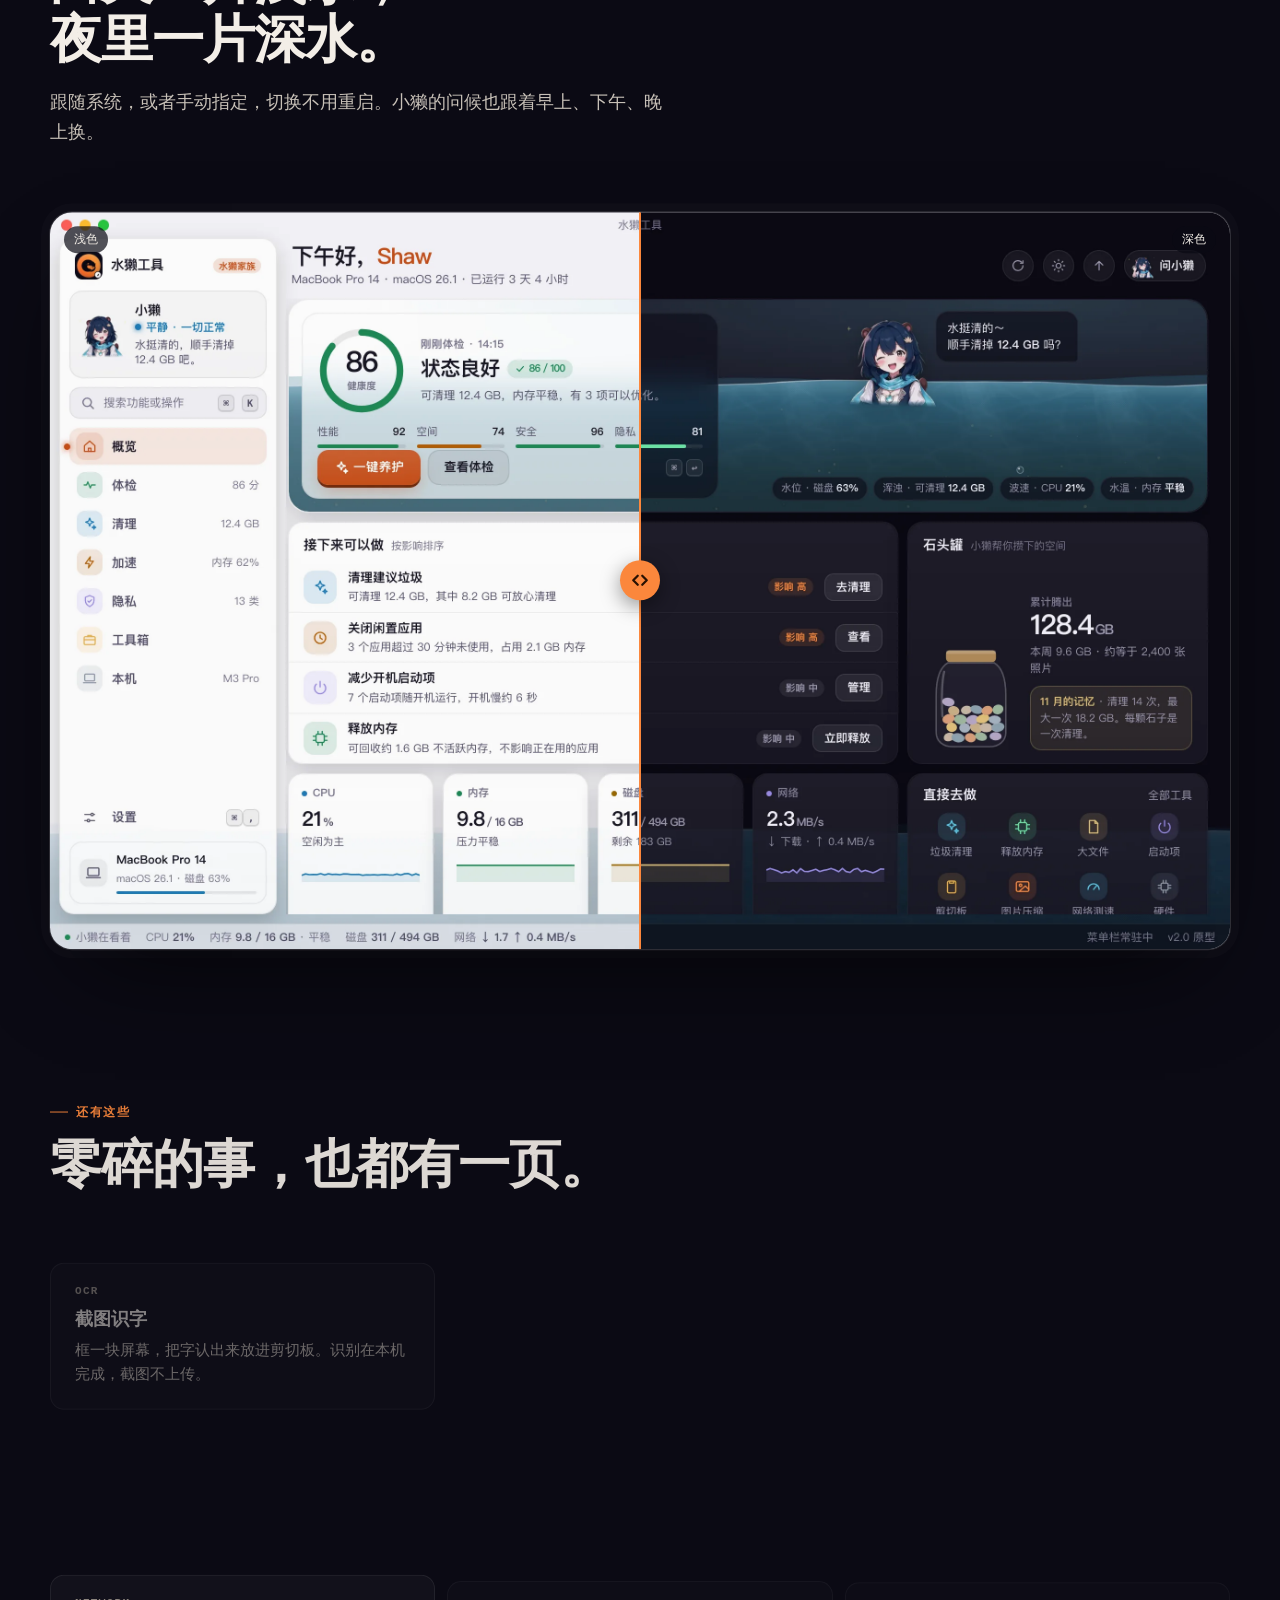
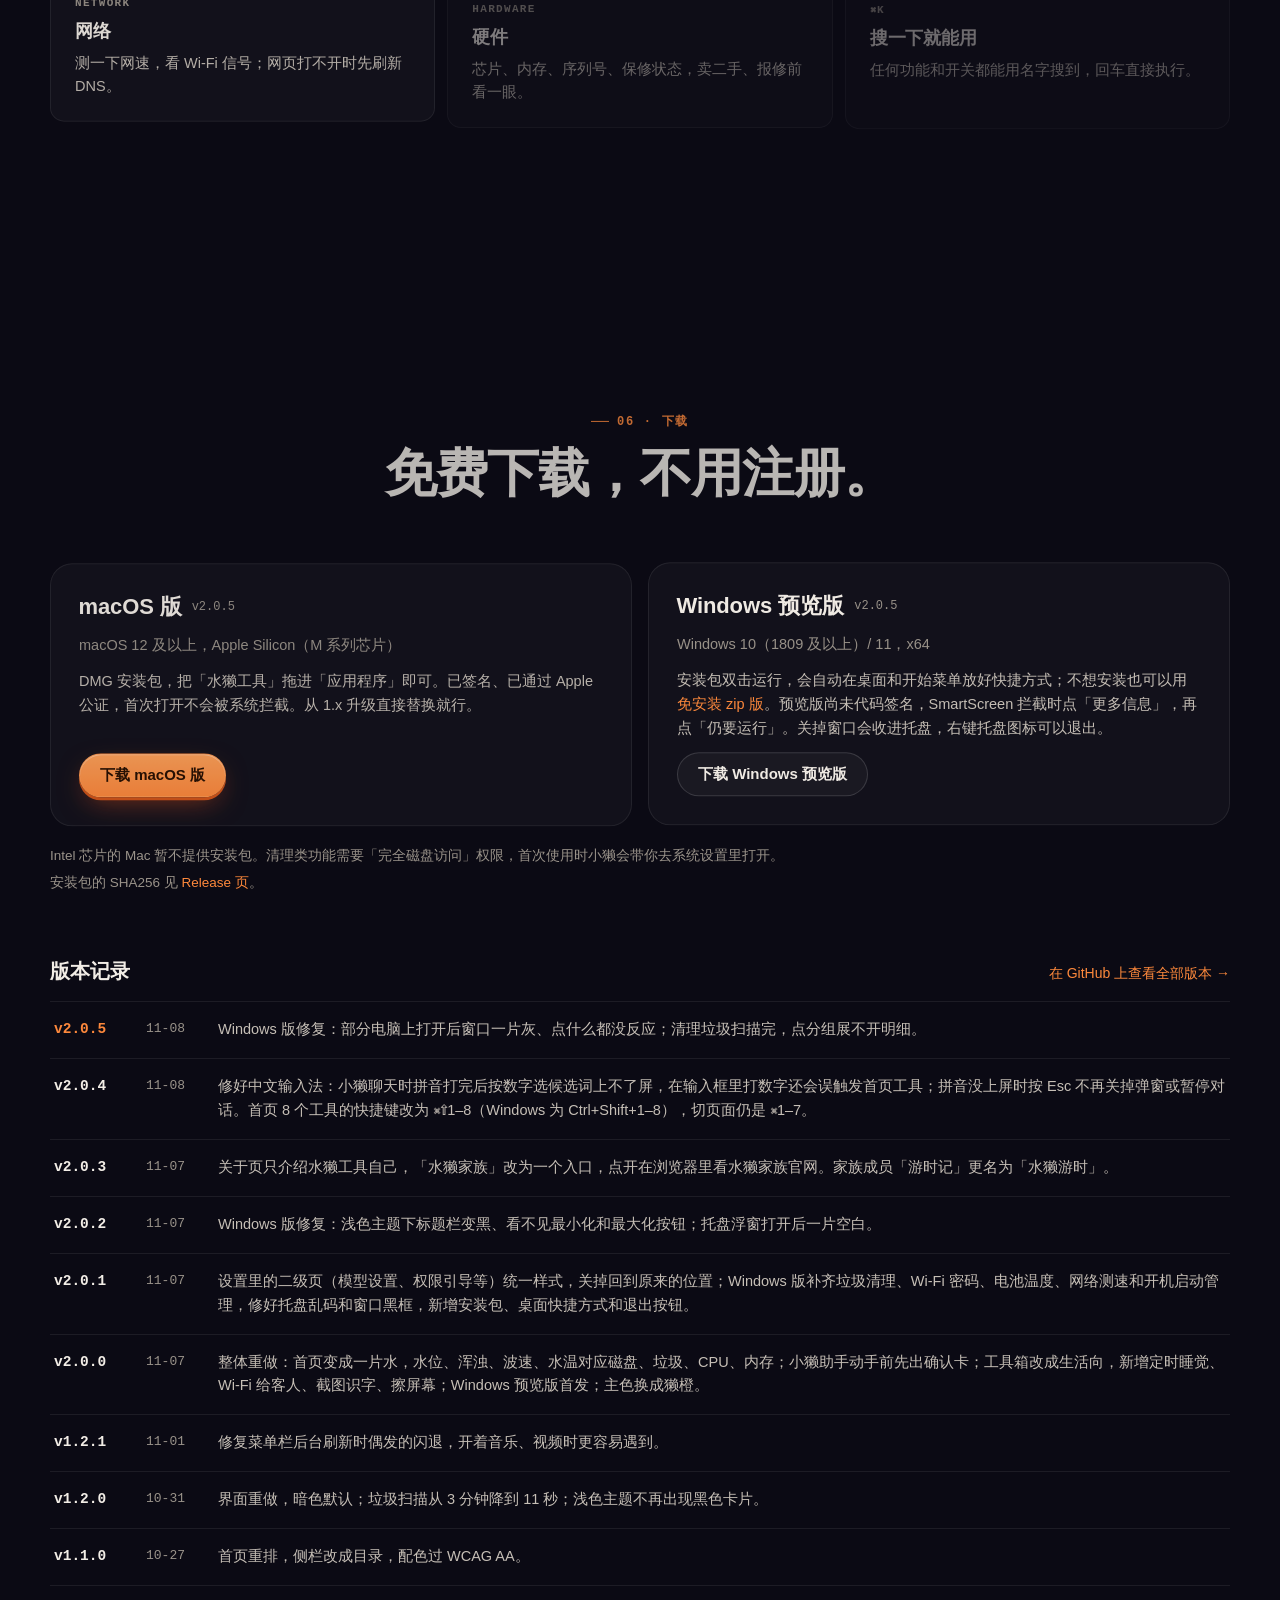
==== commit da795017: "demo: 全量 HD 50 表情并统一 assets/otter/expr 路径 在线试用与落地页引用改为 assets/otter/expr；素材与 App 对齐。  Co-authored-by" ====
--- a/index.html
+++ b/index.html
@@ -1078,7 +1078,7 @@
     <section class="hero" id="top" data-tone="dawn" aria-labelledby="hero-title">
       <div class="wrap">
         <button type="button" class="greet" id="greet" data-in aria-label="小獭的问候，点一下换一句">
-          <img src="demo/expr/hi.webp" alt="" width="30" height="30" />
+          <img src="demo/assets/otter/expr/hi.webp" alt="" width="30" height="30" />
           <span id="greet-text">你好，我是小獭</span>
           <span class="v">v2.0.5</span>
         </button>
@@ -1117,7 +1117,7 @@
         <div class="stage" data-in-stage>
           <button type="button" class="peek" id="peek" aria-label="小獭，点一下换个表情">
             <span class="bubble" id="bubble" hidden></span>
-            <img src="demo/expr/cheer.webp" alt="" width="150" height="150" />
+            <img src="demo/assets/otter/expr/cheer.webp" alt="" width="150" height="150" />
           </button>
           <figure class="frame" id="hero-frame" style="margin: 0">
             <img src="assets/shots/home-dark.webp" width="2560" height="1600" fetchpriority="high"
@@ -1205,7 +1205,7 @@
               <img src="assets/shots/home-alarm.webp" width="2560" height="1600" loading="lazy" decoding="async" alt="" />
               <img src="assets/shots/home-full.webp" width="2560" height="1600" loading="lazy" decoding="async" alt="" />
             </div>
-            <span class="peek" style="pointer-events: none"><img id="state-otter" src="demo/expr/calm.webp" alt="" width="116" height="116" /></span>
+            <span class="peek" style="pointer-events: none"><img id="state-otter" src="demo/assets/otter/expr/calm.webp" alt="" width="116" height="116" /></span>
           </div>
         </div>
 
@@ -1241,13 +1241,13 @@
         <div class="oc-stage rise" id="oc-stage" aria-label="一键养护示意：进度条走完后切换为「水清了 · 腾出 6.3 GB」，下方是好的、撤销两个按钮" role="img">
           <div class="oc" id="oc">
             <div class="busy">
-              <img src="demo/expr/focus.webp" alt="" width="84" height="84" loading="lazy" />
+              <img src="demo/assets/otter/expr/focus.webp" alt="" width="84" height="84" loading="lazy" />
               <h4>正在养护…</h4>
               <p>清理缓存与日志 · 释放内存</p>
               <div class="bar"><i></i></div>
             </div>
             <div class="done">
-              <img src="demo/expr/highlight.webp" alt="" width="84" height="84" loading="lazy" />
+              <img src="demo/assets/otter/expr/highlight.webp" alt="" width="84" height="84" loading="lazy" />
               <h4>水清了 · 腾出 6.3 GB</h4>
               <p>文件都在废纸篓里 · 石头罐 +1，现在 22 颗</p>
               <div class="btns"><span>好的</span><span>撤销</span></div>
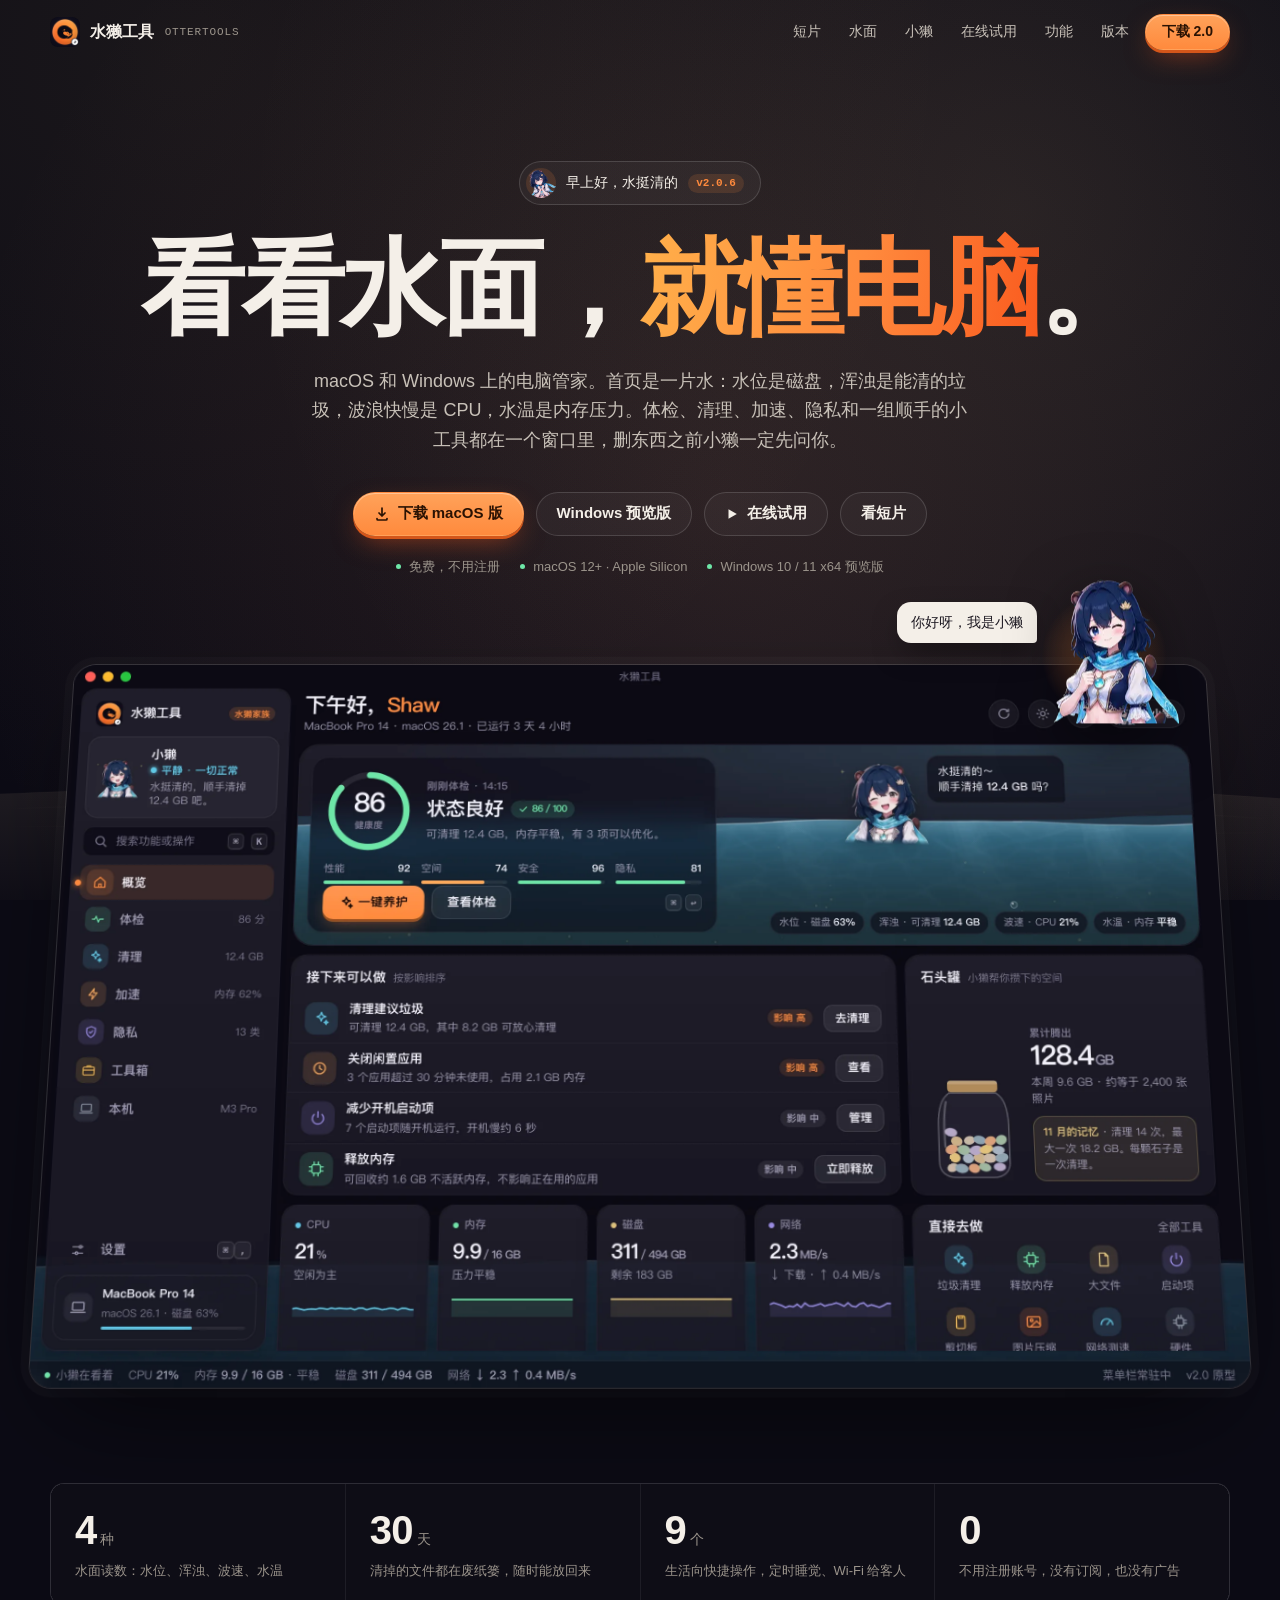
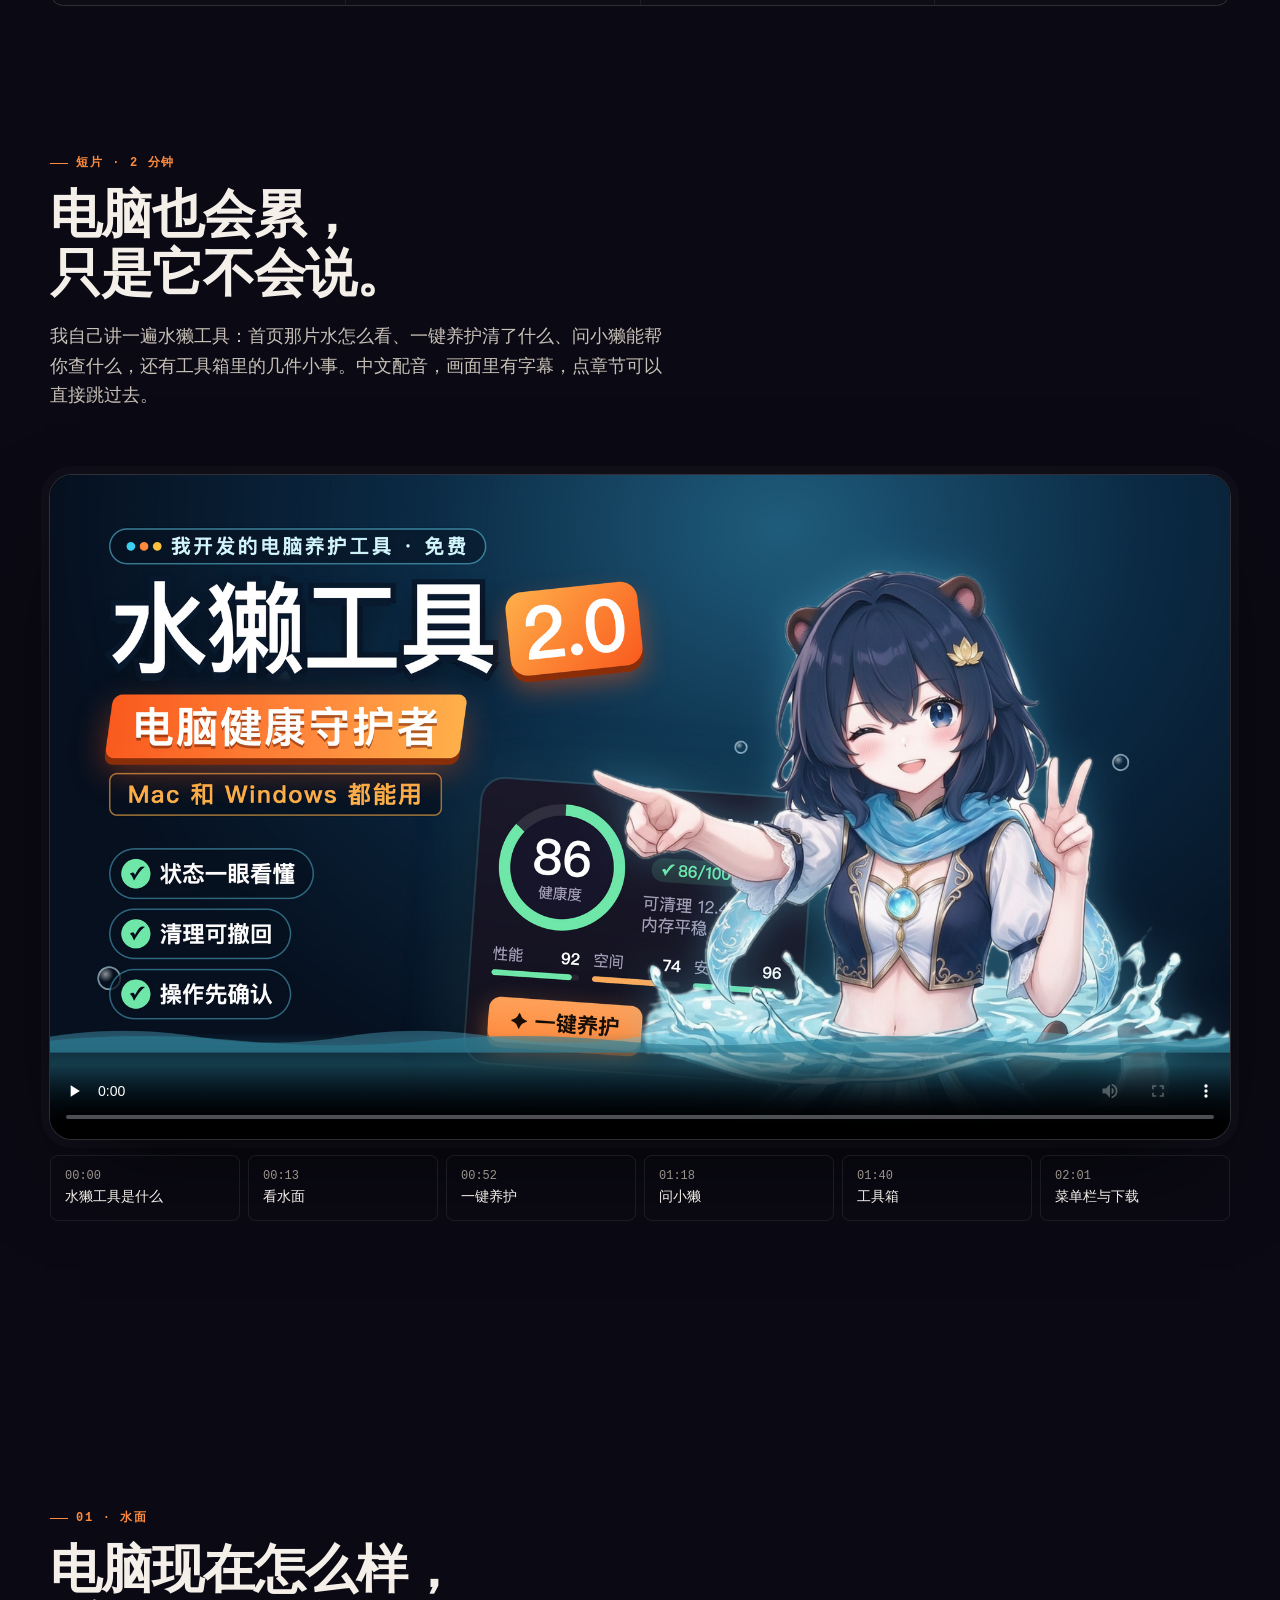
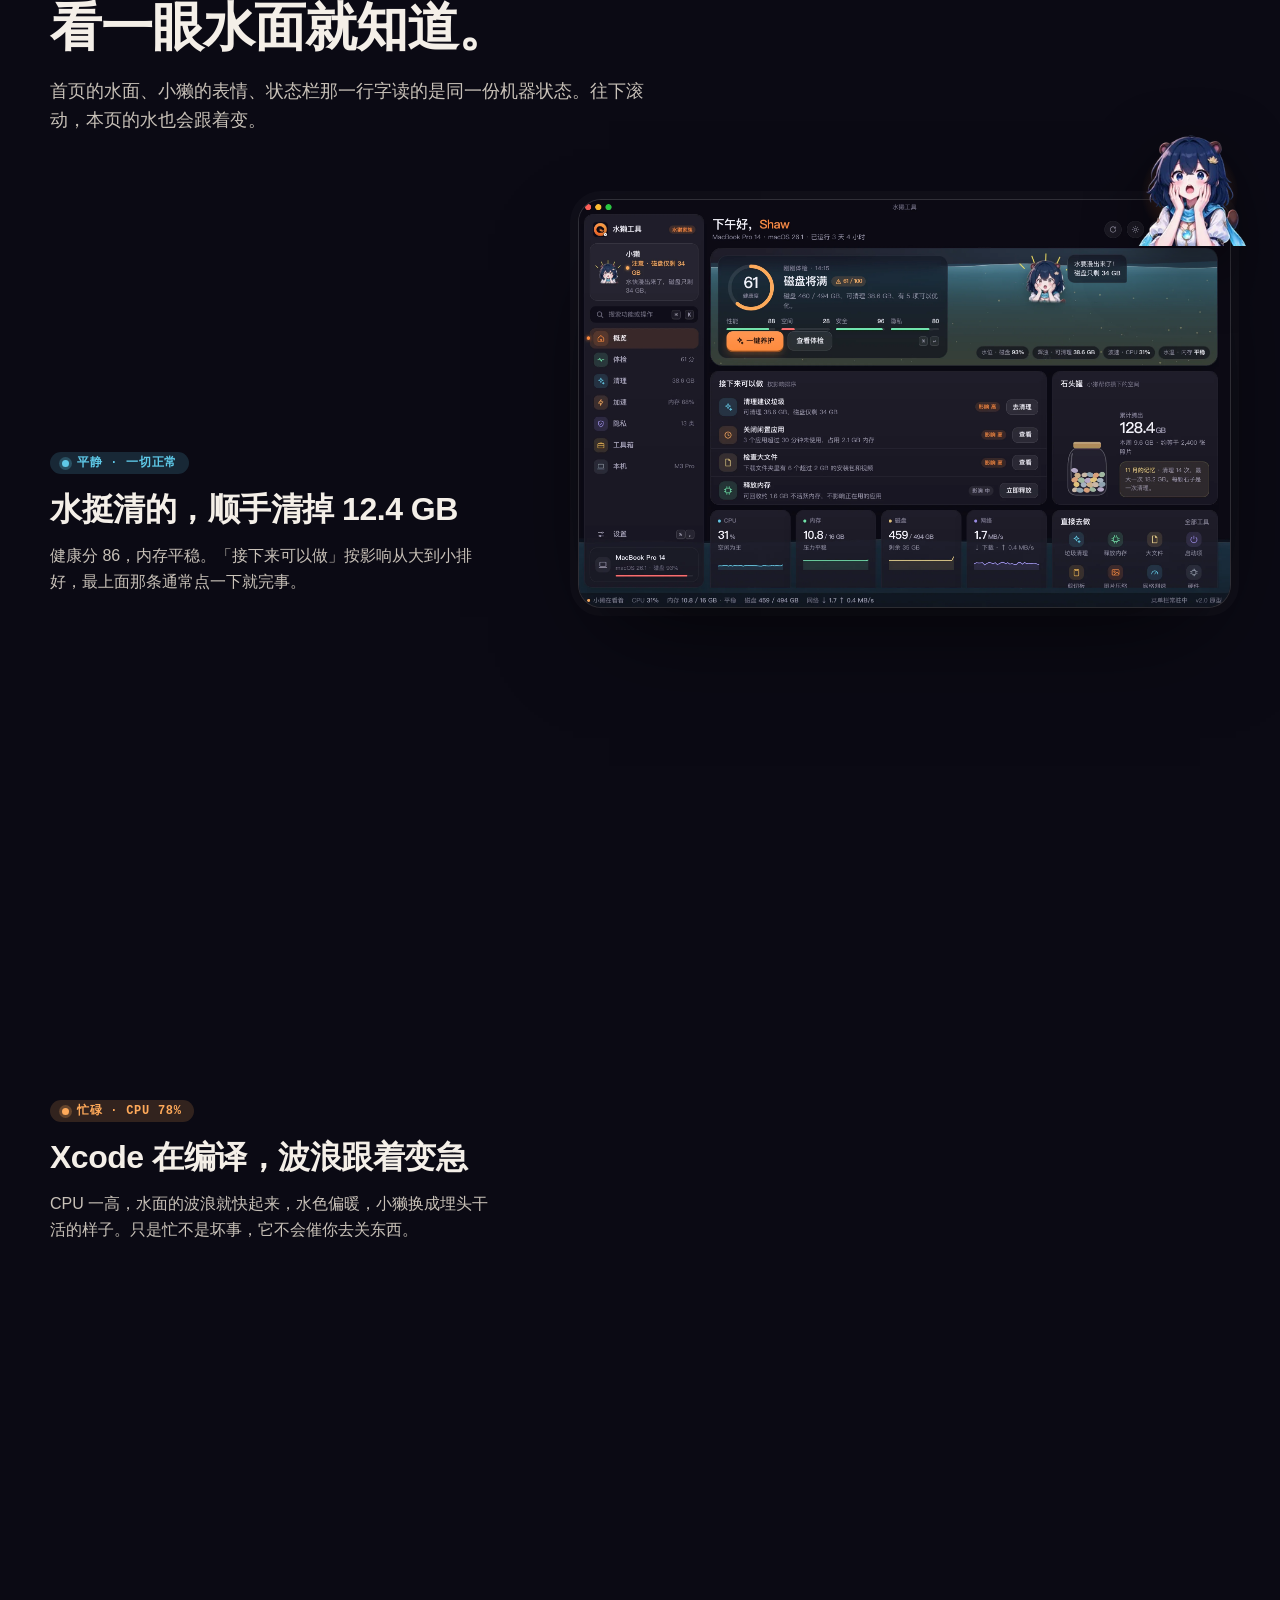
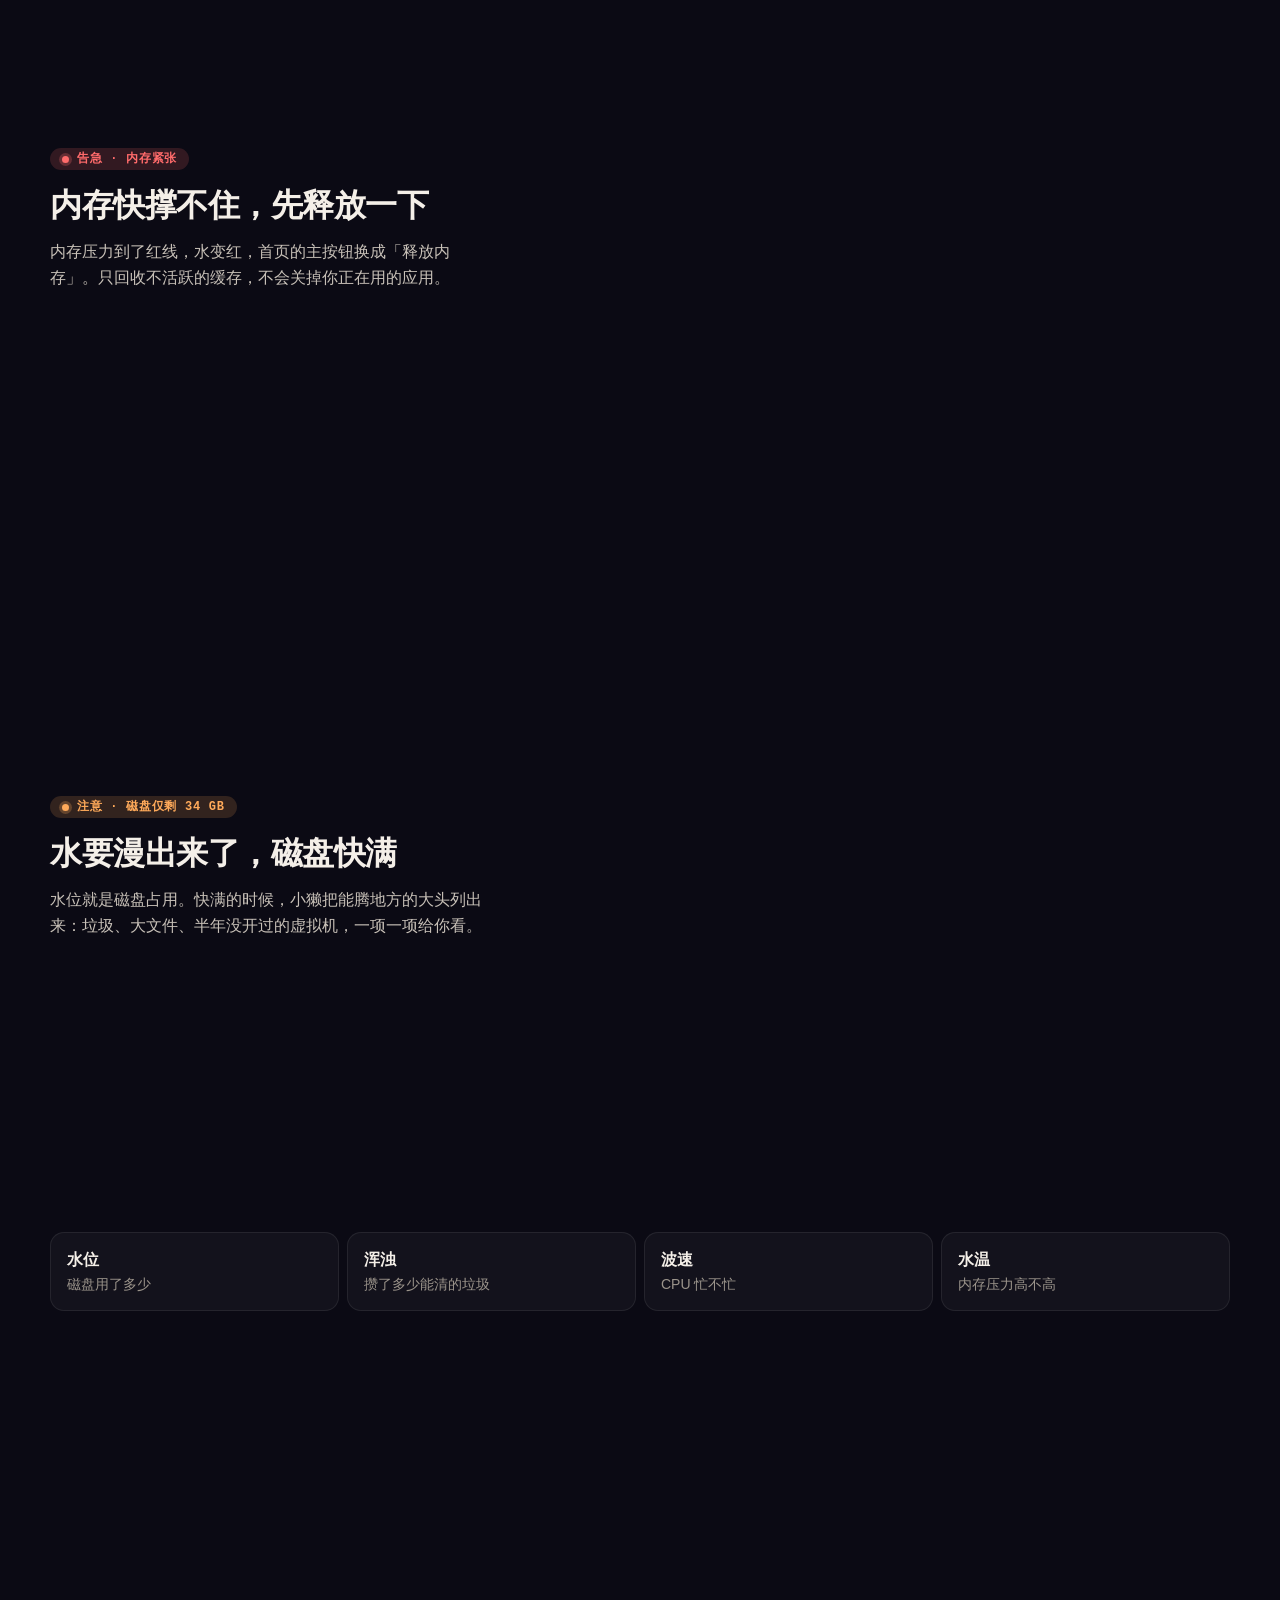
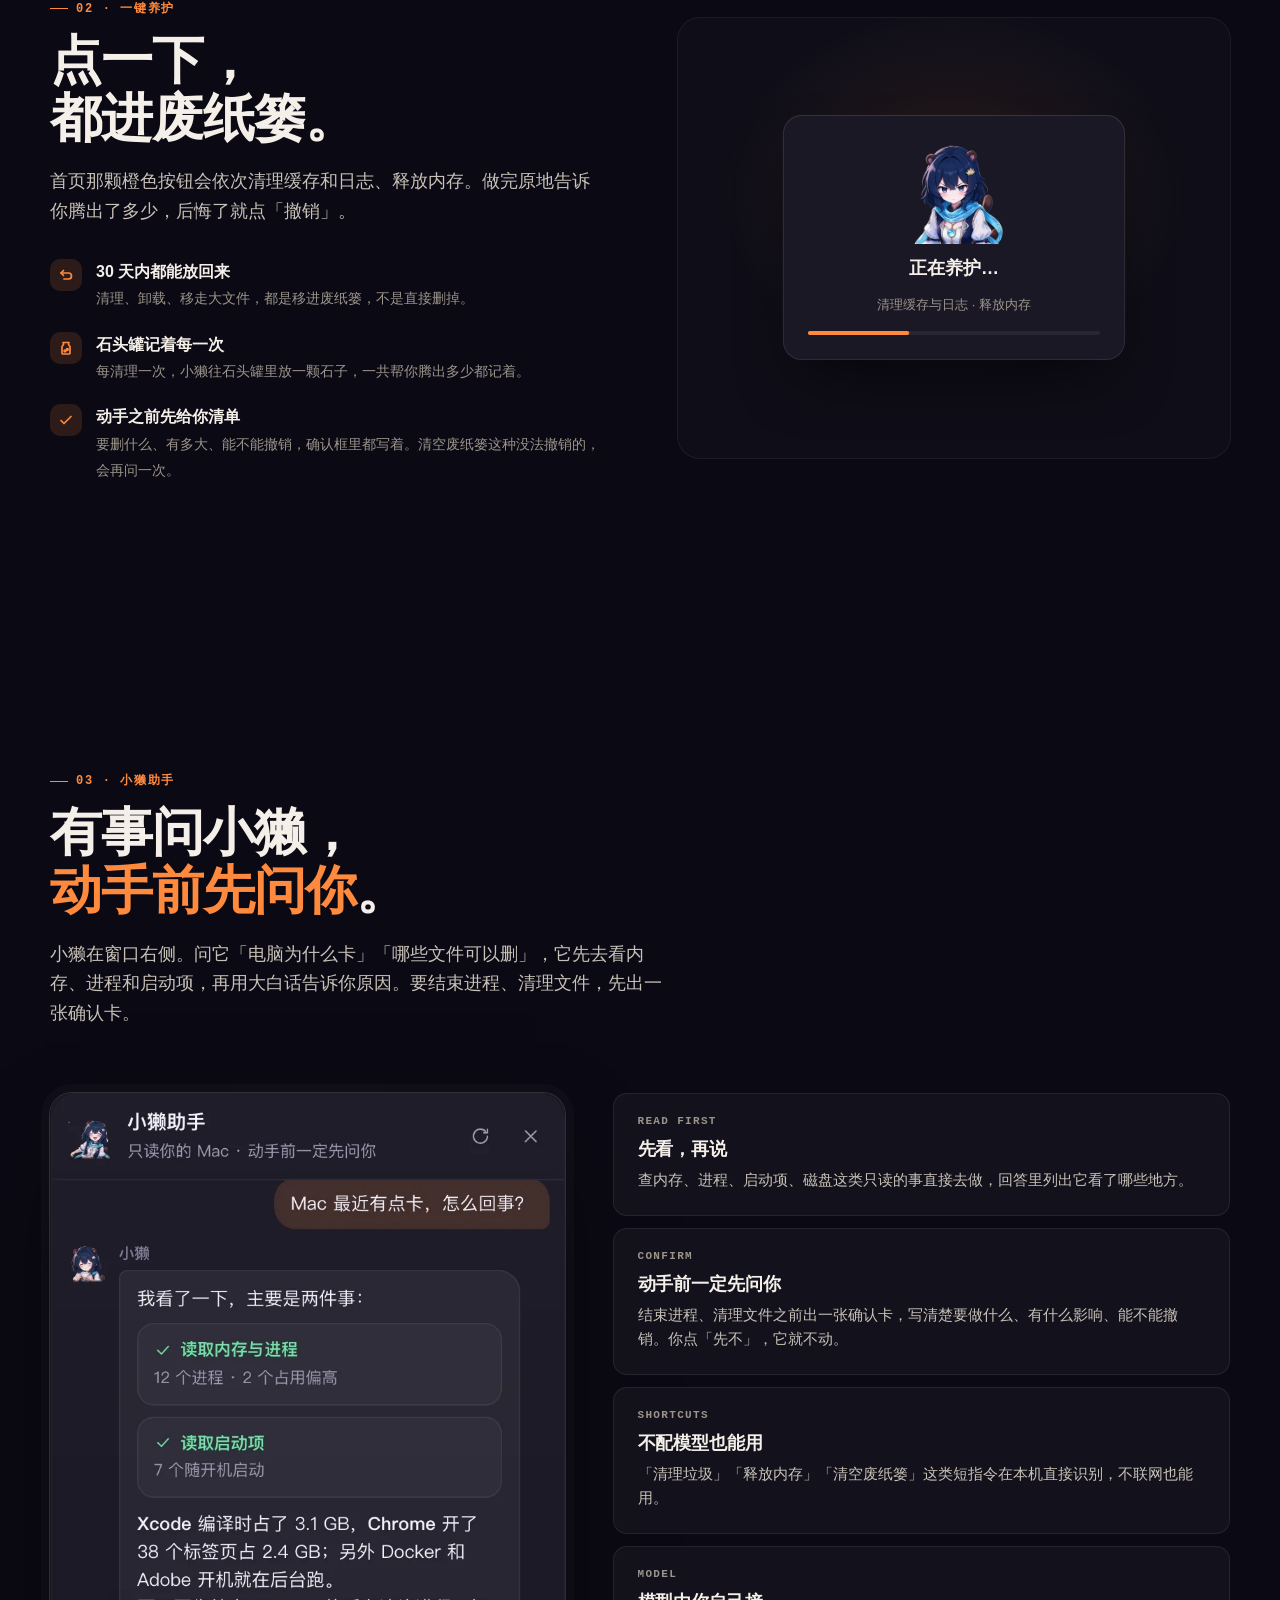
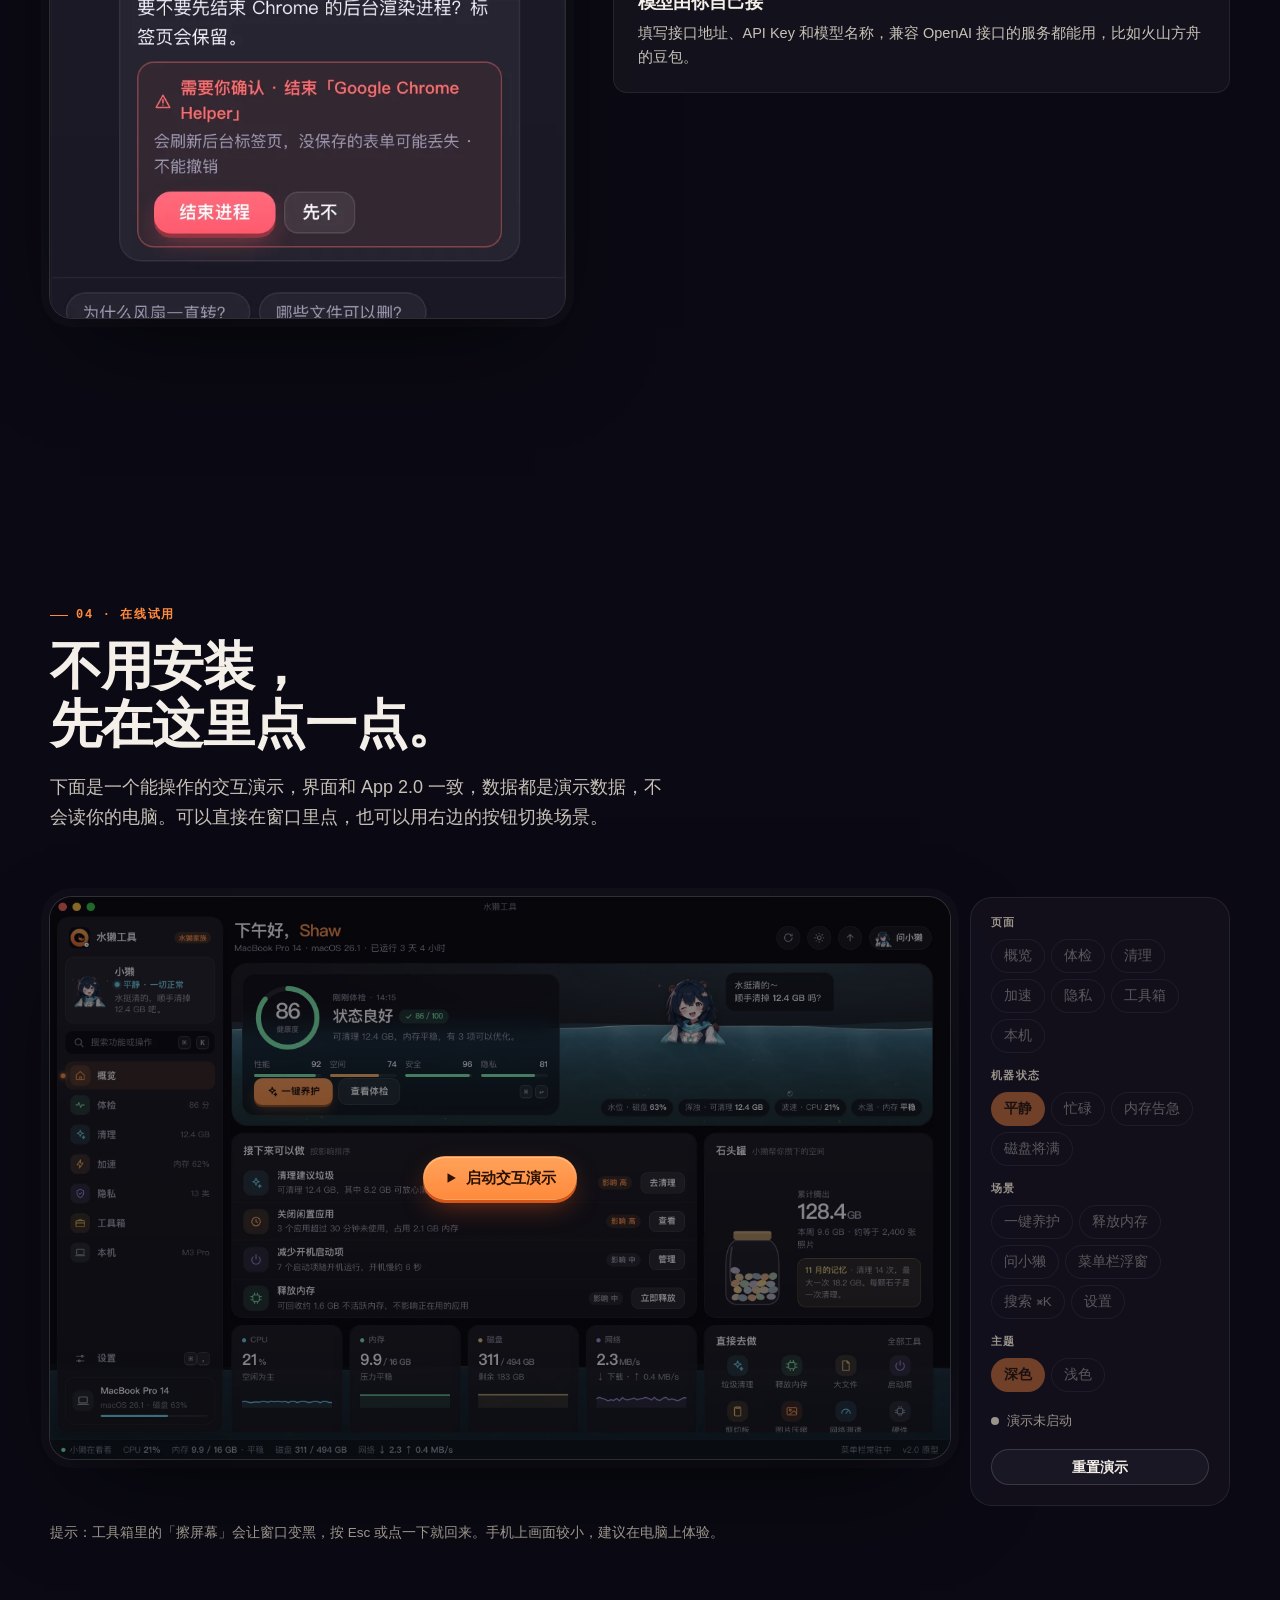
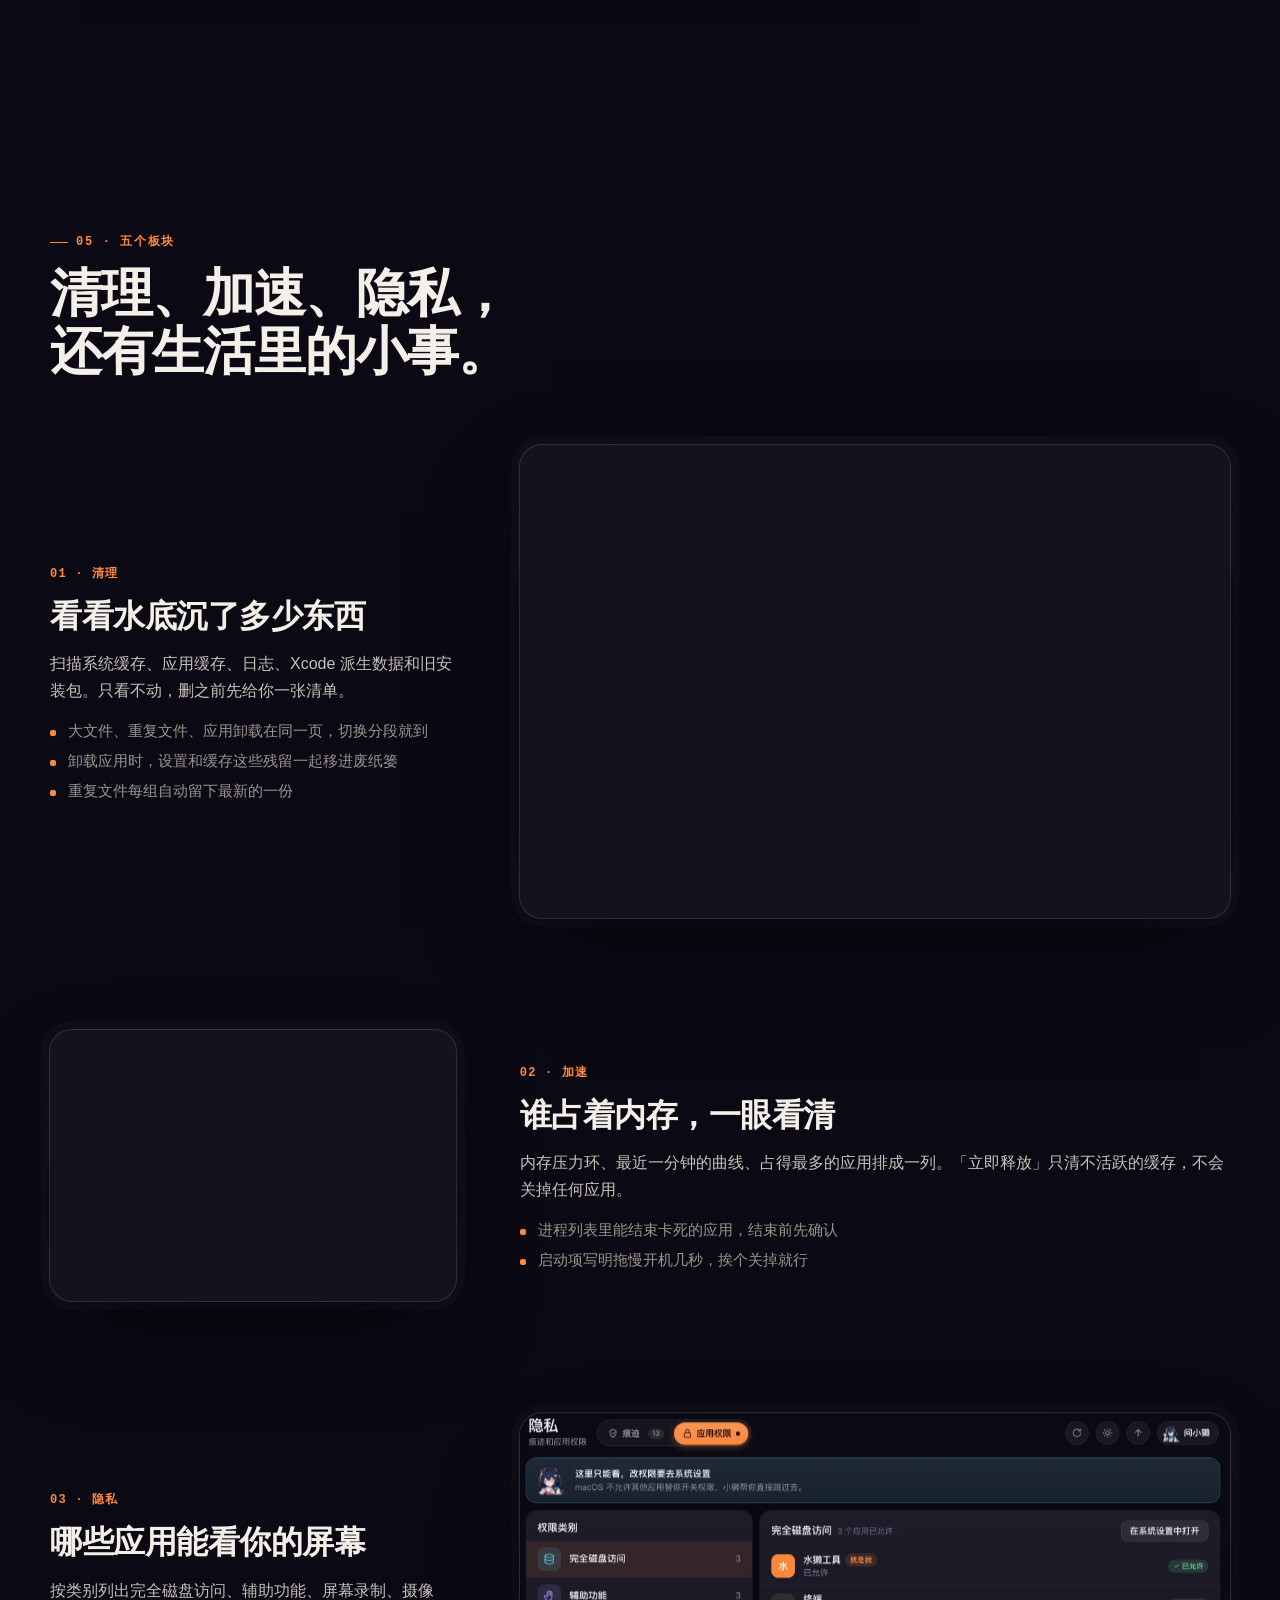
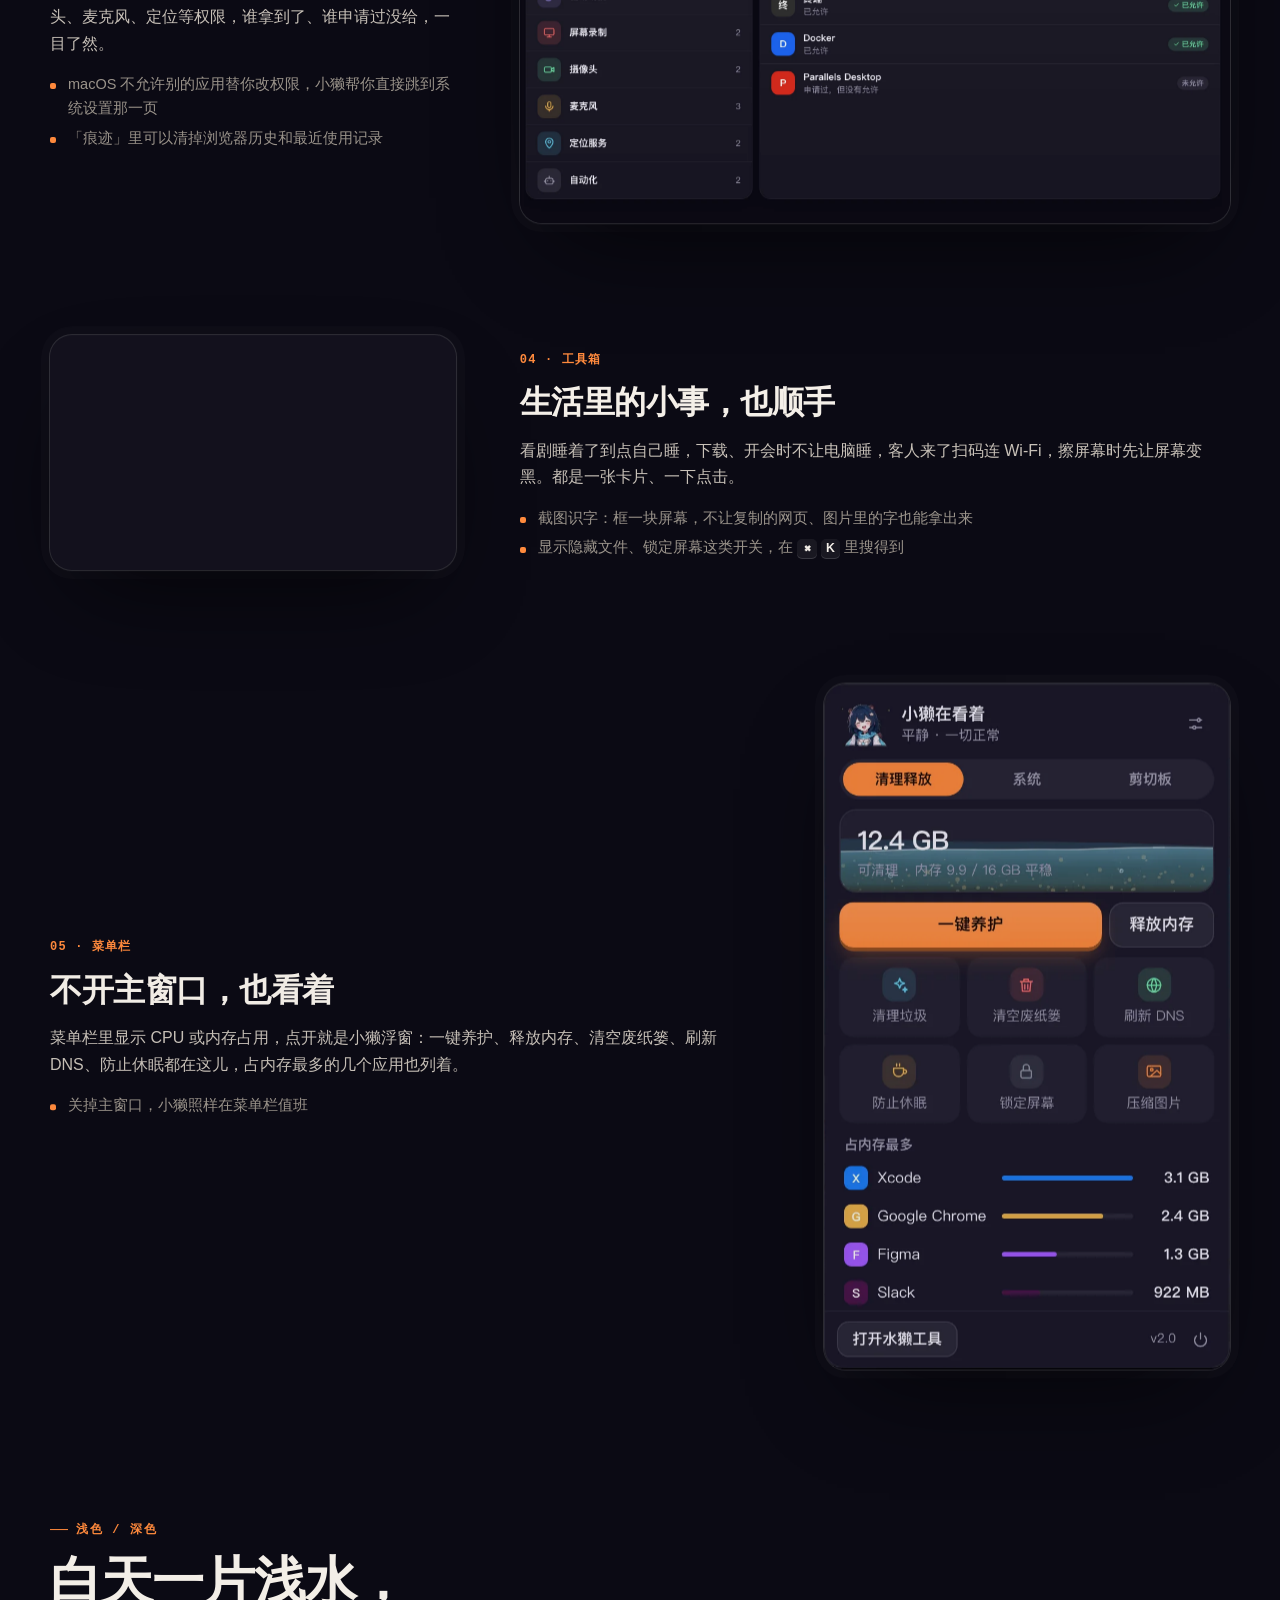
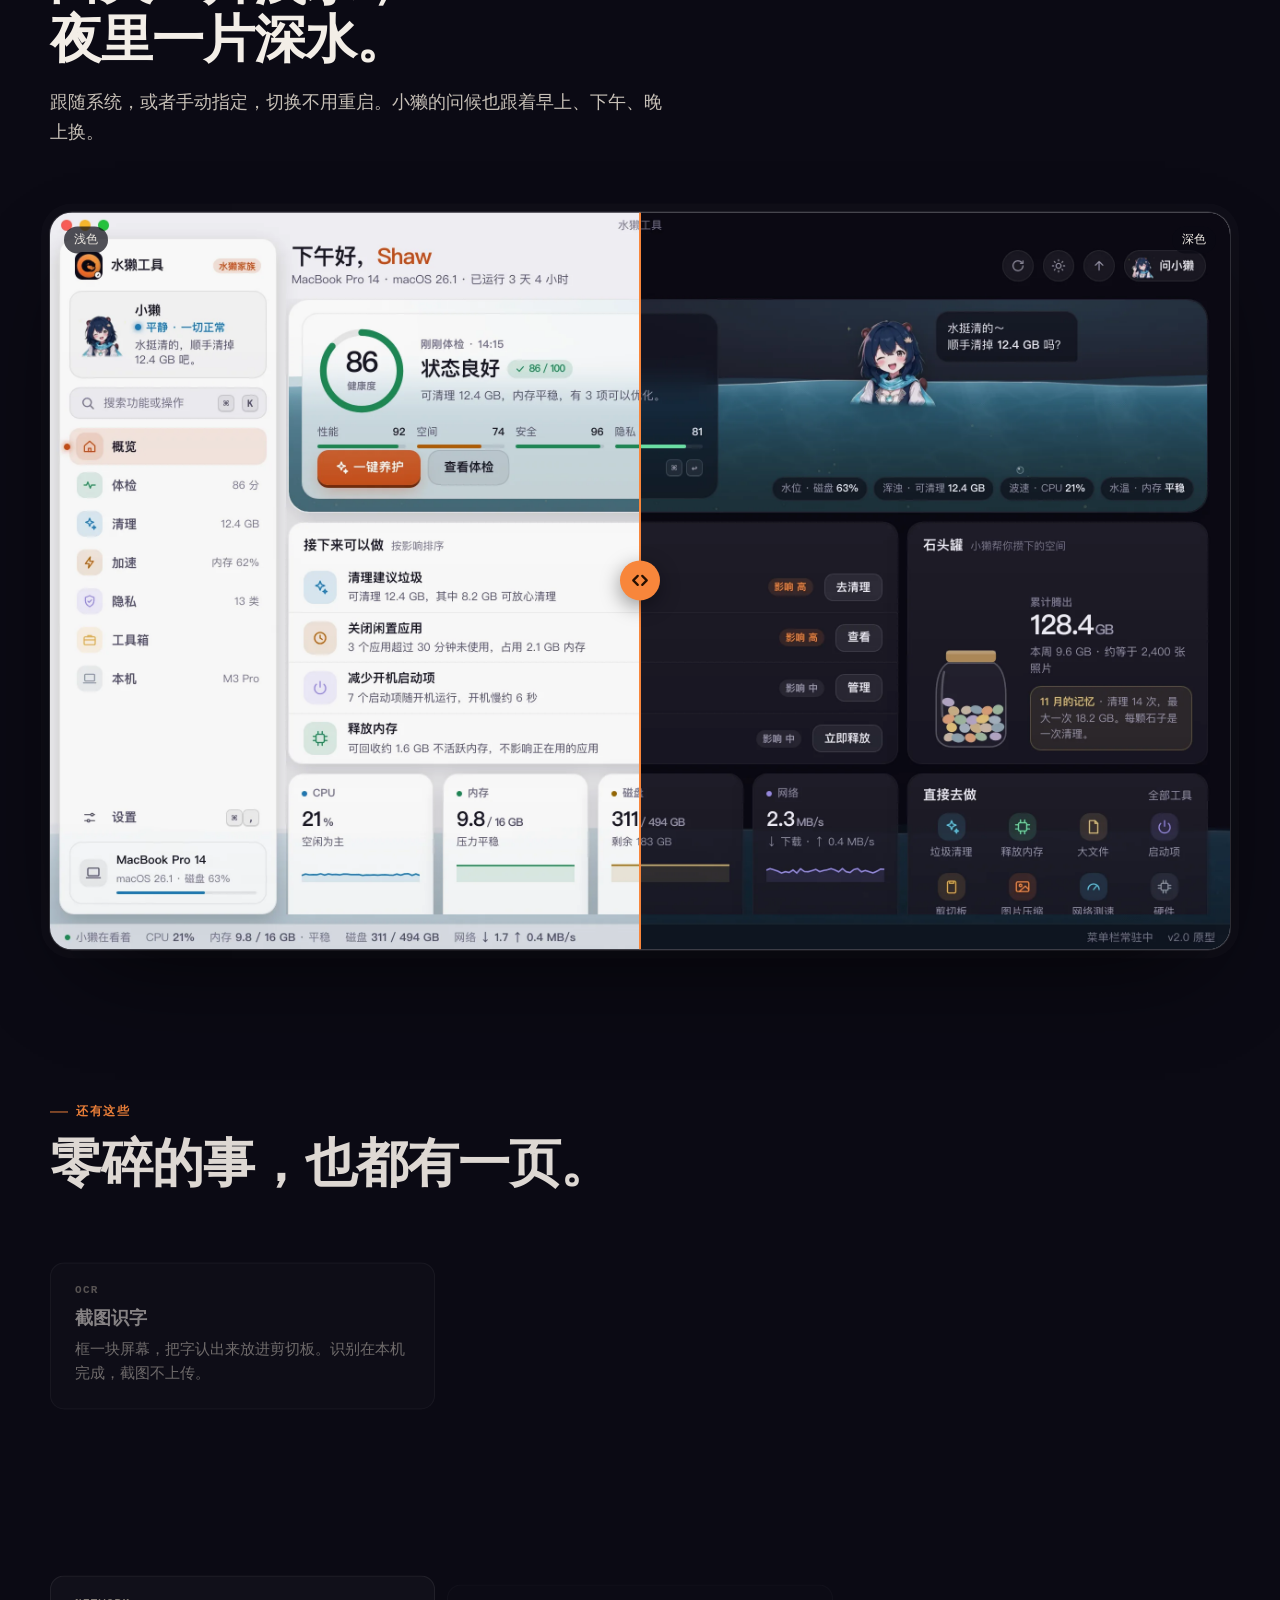
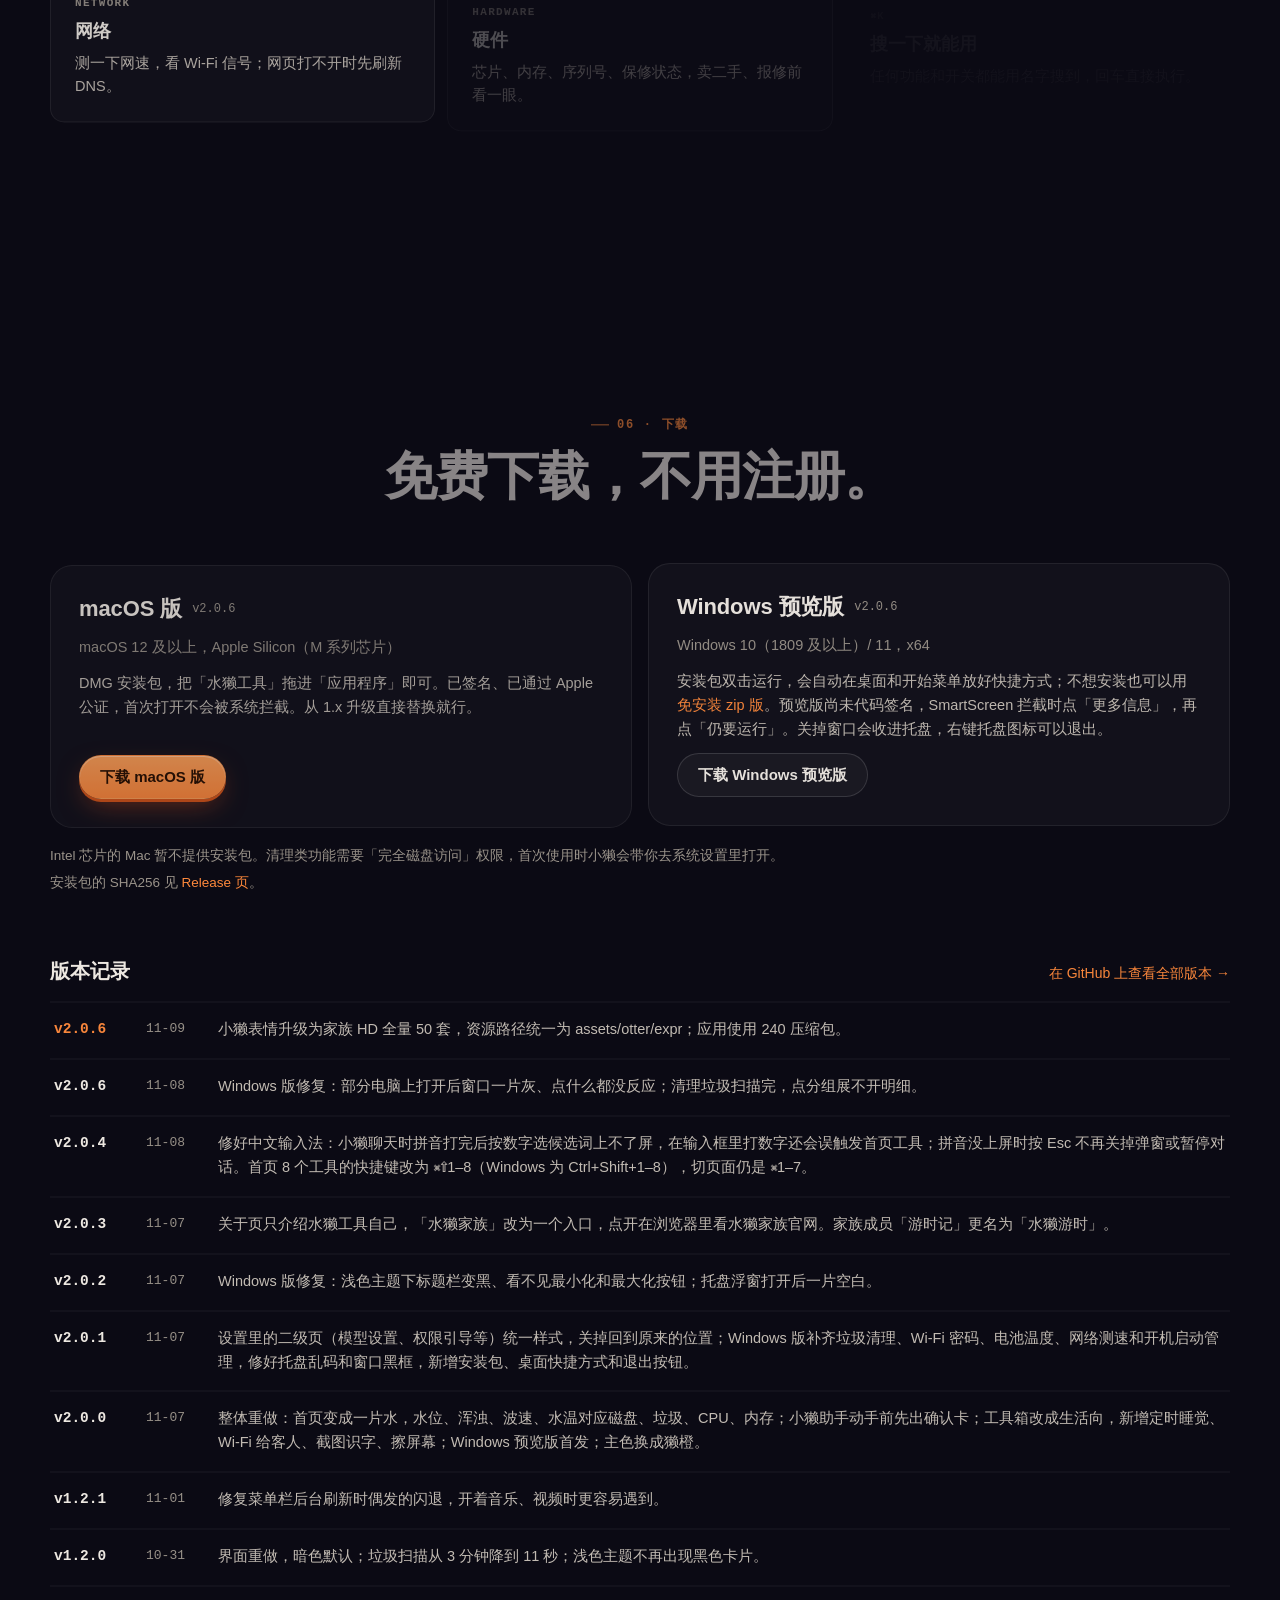
==== commit 1724ce6e: "site: v2.0.6 与全量 HD 表情 demo 版本号与更新记录对齐；demo 统一 assets/otter/expr。  Co-authored-by: Cursor <cursorage" ====
--- a/index.html
+++ b/index.html
@@ -1080,7 +1080,7 @@
         <button type="button" class="greet" id="greet" data-in aria-label="小獭的问候，点一下换一句">
           <img src="demo/assets/otter/expr/hi.webp" alt="" width="30" height="30" />
           <span id="greet-text">你好，我是小獭</span>
-          <span class="v">v2.0.5</span>
+          <span class="v">v2.0.6</span>
         </button>
 
         <h1 id="hero-title"><span class="w" data-in>看看水面，</span><span class="w" data-in><em>就懂电脑</em>。</span></h1>
@@ -1508,13 +1508,13 @@
         </div>
         <div class="dl">
           <article class="dl-card rise" id="dl-mac">
-            <div class="os"><h3>macOS 版</h3><span class="ver">v2.0.5</span><span class="yours">你的系统</span></div>
+            <div class="os"><h3>macOS 版</h3><span class="ver">v2.0.6</span><span class="yours">你的系统</span></div>
             <p class="req">macOS 12 及以上，Apple Silicon（M 系列芯片）</p>
             <p>DMG 安装包，把「水獭工具」拖进「应用程序」即可。已签名、已通过 Apple 公证，首次打开不会被系统拦截。从 1.x 升级直接替换就行。</p>
             <a class="btn btn-accent" data-dl="OtterTools-macos-arm64.dmg" href="https://gitee.com/shaw2026/ottertools-site/releases/download/latest/OtterTools-macos-arm64.dmg" target="_blank" rel="noopener">下载 macOS 版</a>
           </article>
           <article class="dl-card rise" id="dl-win">
-            <div class="os"><h3>Windows 预览版</h3><span class="ver">v2.0.5</span><span class="yours">你的系统</span></div>
+            <div class="os"><h3>Windows 预览版</h3><span class="ver">v2.0.6</span><span class="yours">你的系统</span></div>
             <p class="req">Windows 10（1809 及以上）/ 11，x64</p>
             <p>安装包双击运行，会自动在桌面和开始菜单放好快捷方式；不想安装也可以用 <a class="hl" data-dl="OtterTools-windows-x64.zip" href="https://gitee.com/shaw2026/ottertools-site/releases/download/latest/OtterTools-windows-x64.zip" target="_blank" rel="noopener">免安装 zip 版</a>。预览版尚未代码签名，SmartScreen 拦截时点「更多信息」，再点「仍要运行」。关掉窗口会收进托盘，右键托盘图标可以退出。</p>
             <a class="btn" data-dl="OtterTools-windows-x64-setup.exe" href="https://gitee.com/shaw2026/ottertools-site/releases/download/latest/OtterTools-windows-x64-setup.exe" target="_blank" rel="noopener">下载 Windows 预览版</a>
@@ -1531,7 +1531,8 @@
             <a href="https://github.com/ShaoAsher/ottertools-site/releases" target="_blank" rel="noopener">在 GitHub 上查看全部版本 →</a>
           </div>
           <ol class="vlist">
-            <li><a href="https://github.com/ShaoAsher/ottertools-site/releases/tag/v2.0.5" target="_blank" rel="noopener"><b>v2.0.5</b><span class="vd">11-08</span><span class="vt">Windows 版修复：部分电脑上打开后窗口一片灰、点什么都没反应；清理垃圾扫描完，点分组展不开明细。</span></a></li>
+            <li><a href="https://github.com/ShaoAsher/ottertools-site/releases/tag/v2.0.6" target="_blank" rel="noopener"><b>v2.0.6</b><span class="vd">11-09</span><span class="vt">小獭表情升级为家族 HD 全量 50 套，资源路径统一为 assets/otter/expr；应用使用 240 压缩包。</span></a></li>
+            <li><a href="https://github.com/ShaoAsher/ottertools-site/releases/tag/v2.0.5" target="_blank" rel="noopener"><b>v2.0.6</b><span class="vd">11-08</span><span class="vt">Windows 版修复：部分电脑上打开后窗口一片灰、点什么都没反应；清理垃圾扫描完，点分组展不开明细。</span></a></li>
             <li><a href="https://github.com/ShaoAsher/ottertools-site/releases/tag/v2.0.4" target="_blank" rel="noopener"><b>v2.0.4</b><span class="vd">11-08</span><span class="vt">修好中文输入法：小獭聊天时拼音打完后按数字选候选词上不了屏，在输入框里打数字还会误触发首页工具；拼音没上屏时按 Esc 不再关掉弹窗或暂停对话。首页 8 个工具的快捷键改为 ⌘⇧1–8（Windows 为 Ctrl+Shift+1–8），切页面仍是 ⌘1–7。</span></a></li>
             <li><a href="https://github.com/ShaoAsher/ottertools-site/releases/tag/v2.0.3" target="_blank" rel="noopener"><b>v2.0.3</b><span class="vd">11-07</span><span class="vt">关于页只介绍水獭工具自己，「水獭家族」改为一个入口，点开在浏览器里看水獭家族官网。家族成员「游时记」更名为「水獭游时」。</span></a></li>
             <li><a href="https://github.com/ShaoAsher/ottertools-site/releases/tag/v2.0.2" target="_blank" rel="noopener"><b>v2.0.2</b><span class="vd">11-07</span><span class="vt">Windows 版修复：浅色主题下标题栏变黑、看不见最小化和最大化按钮；托盘浮窗打开后一片空白。</span></a></li>
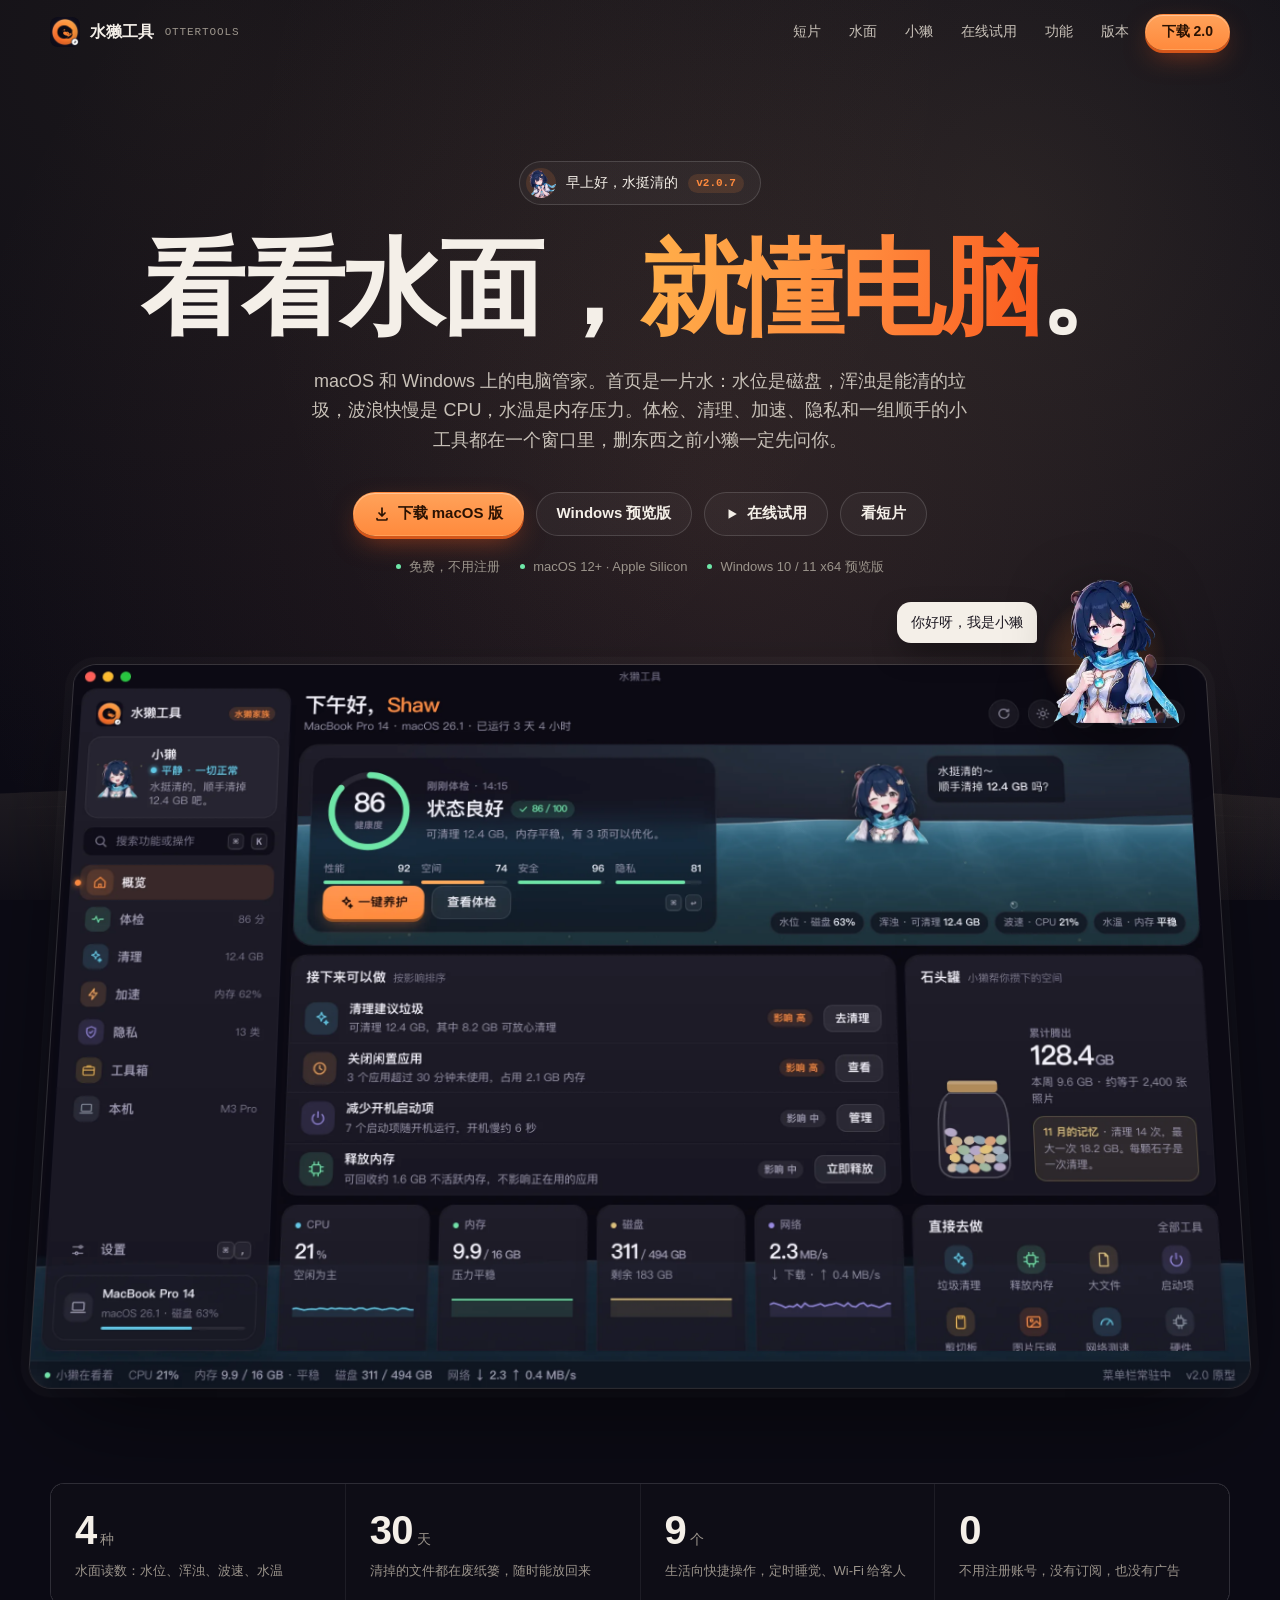
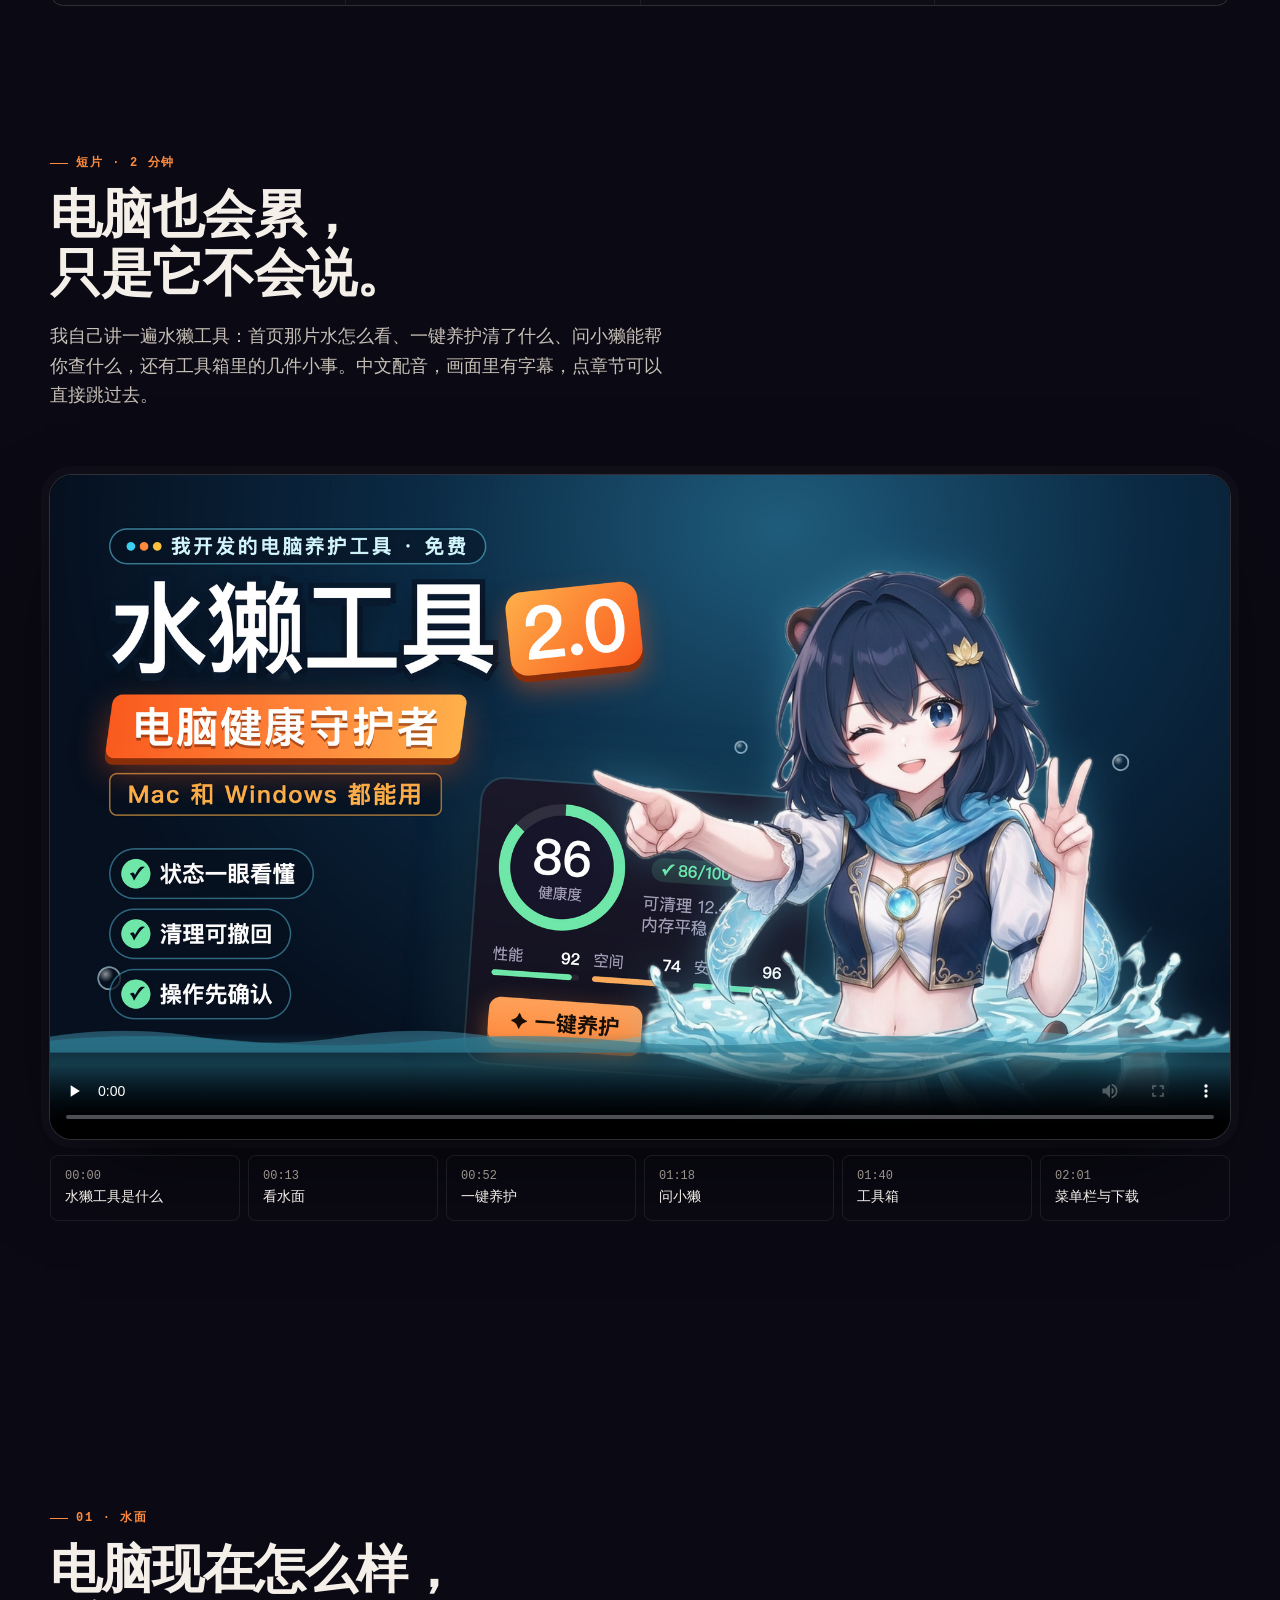
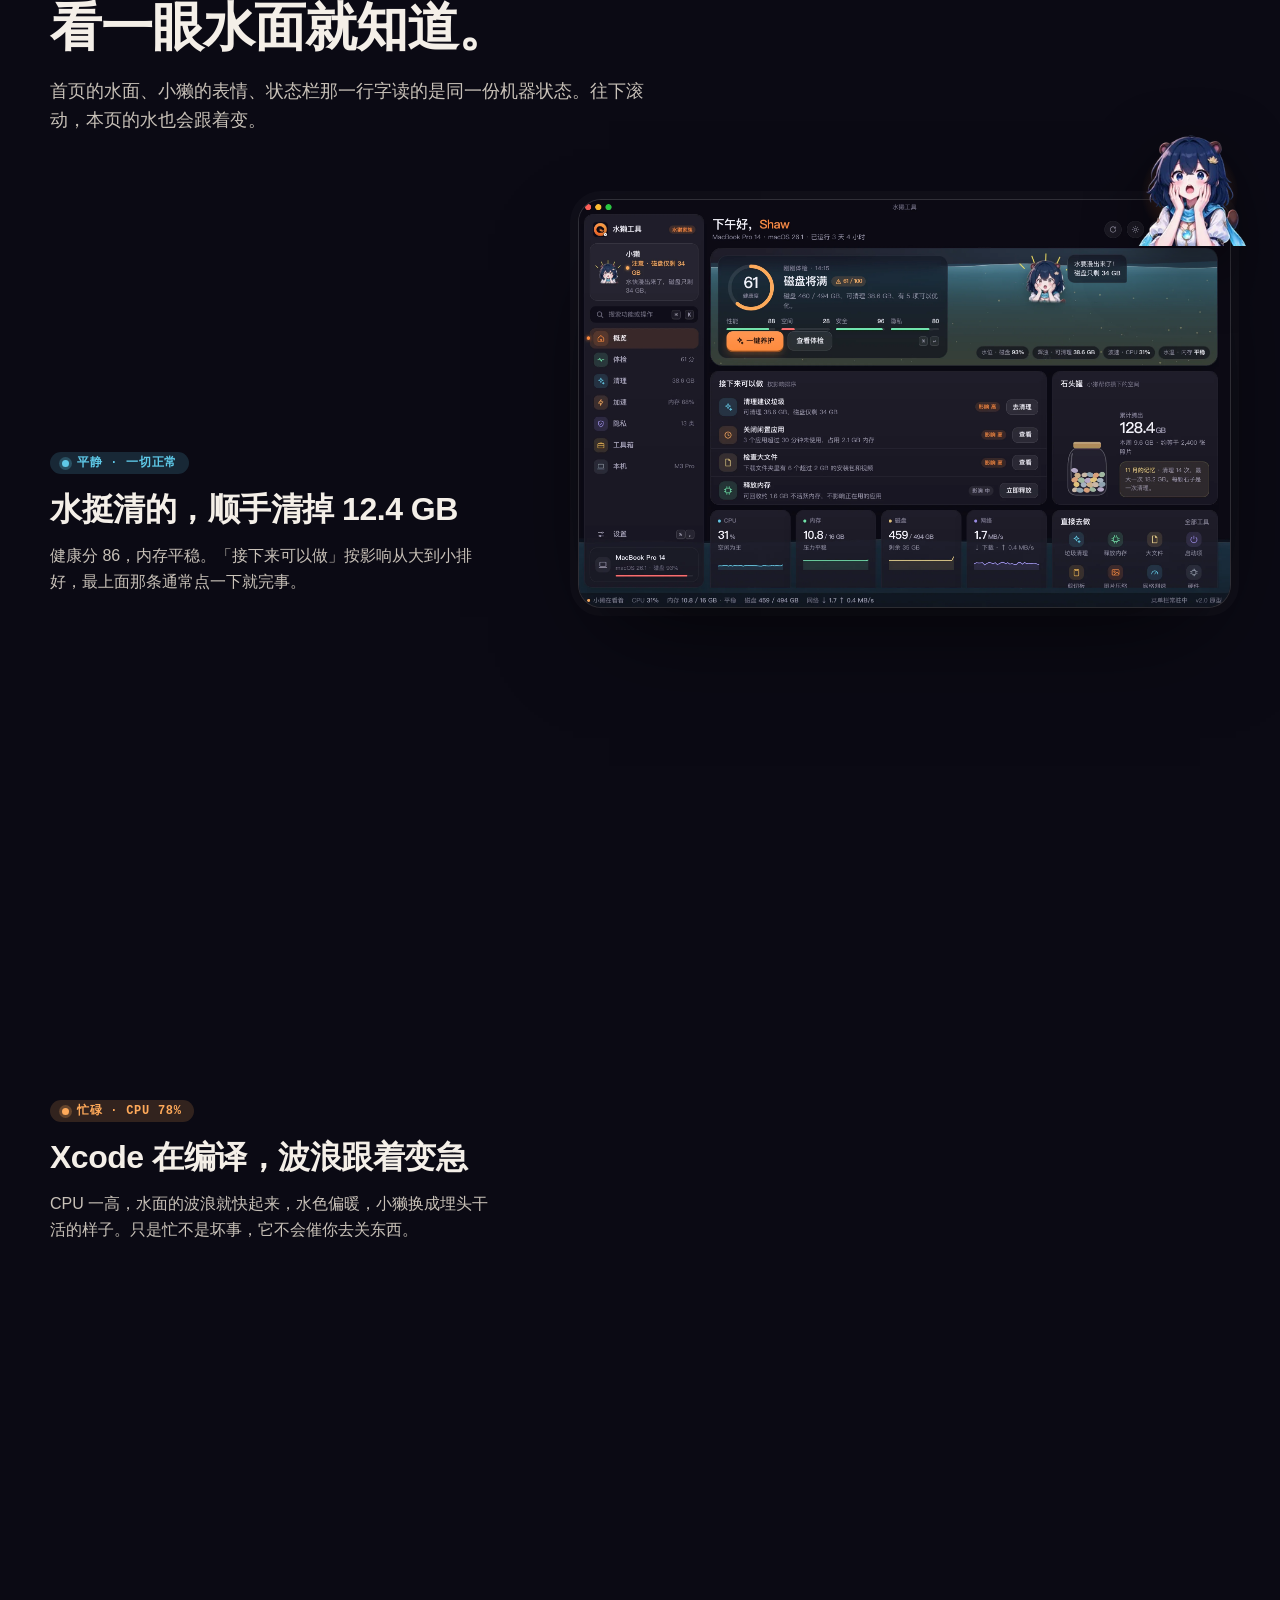
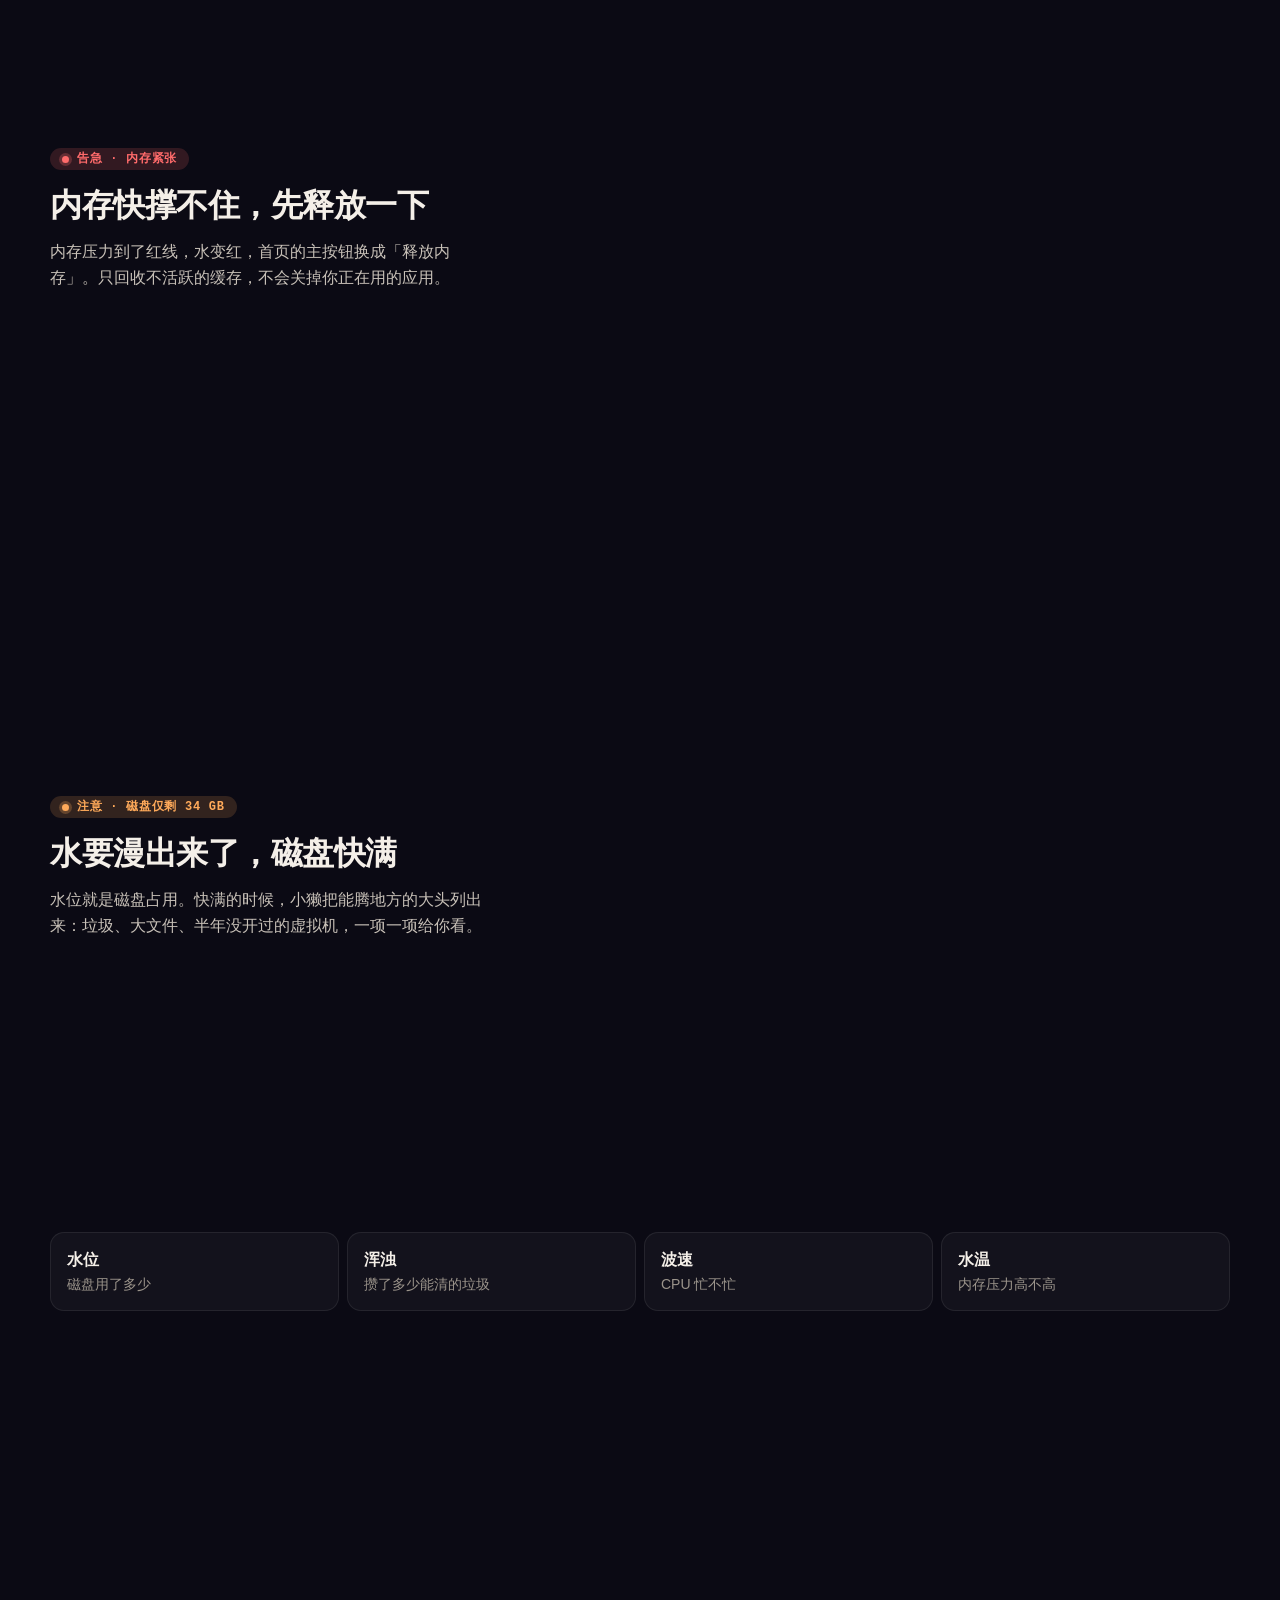
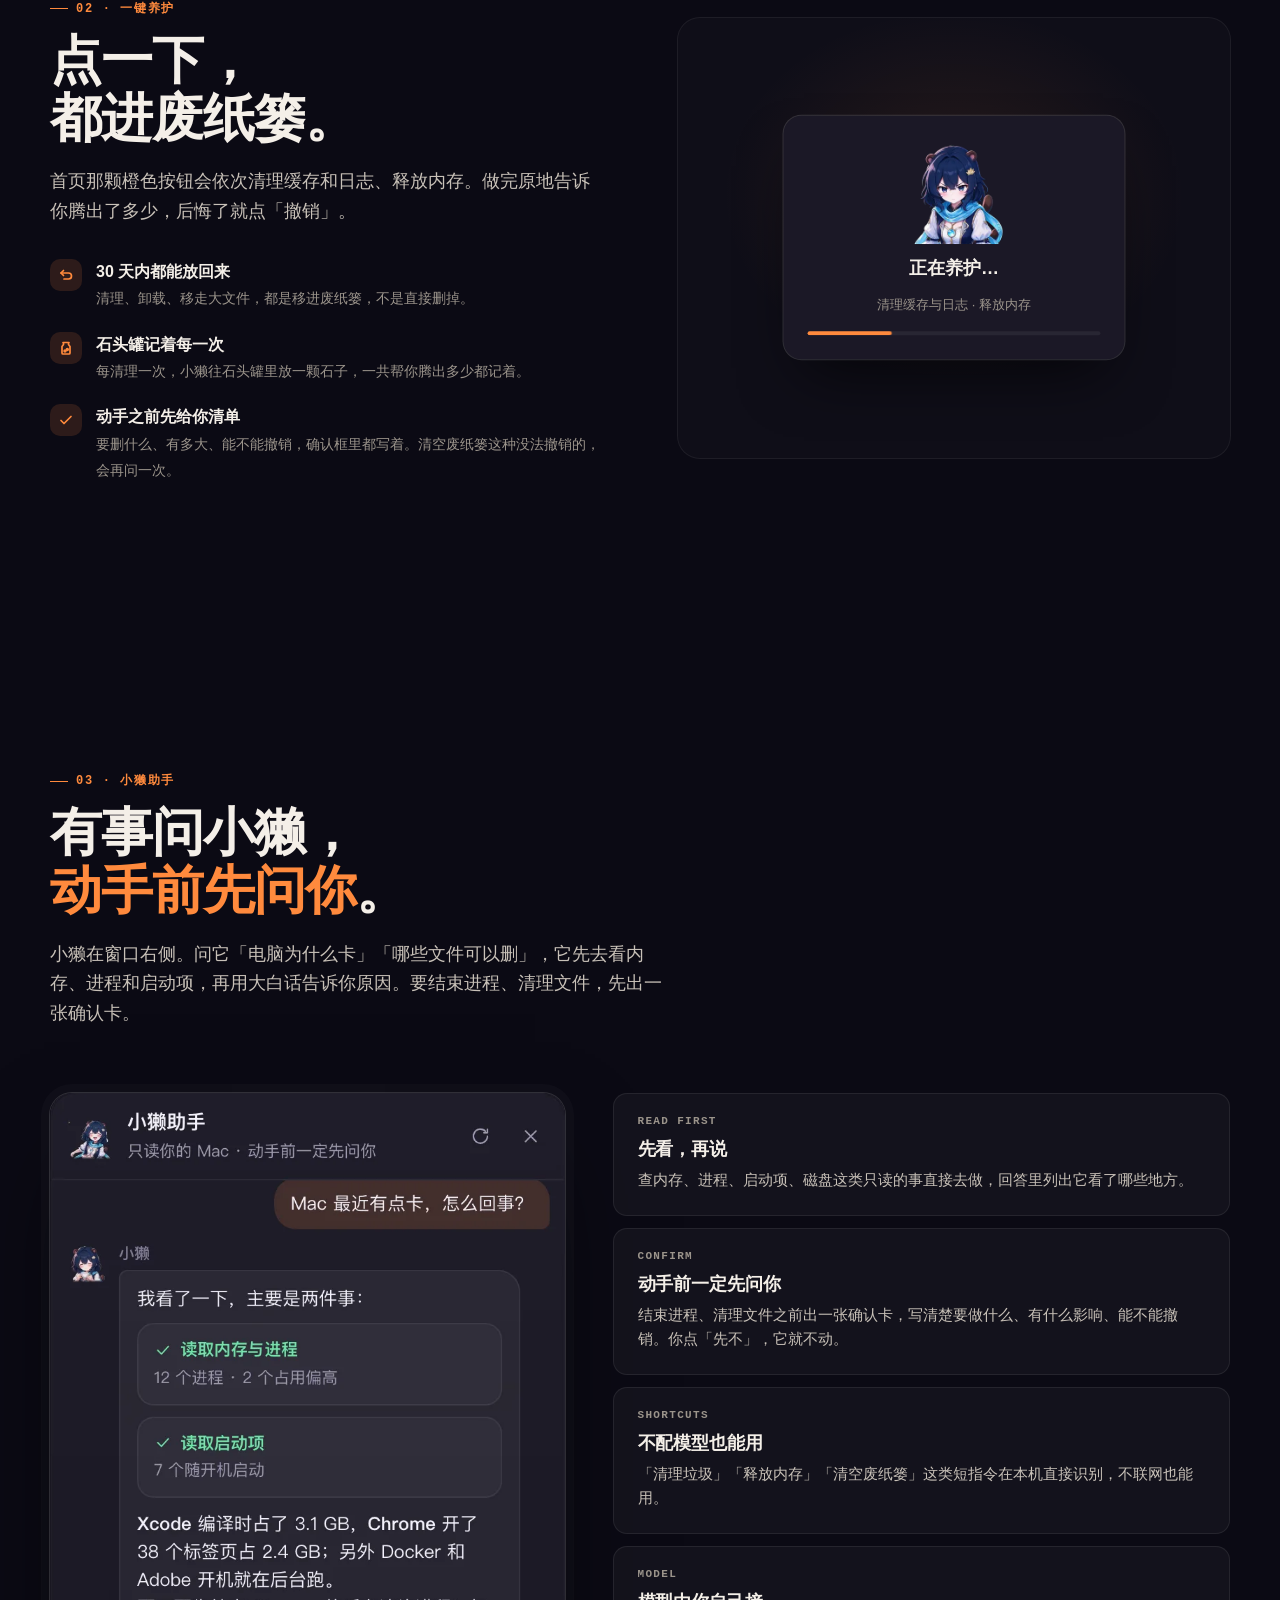
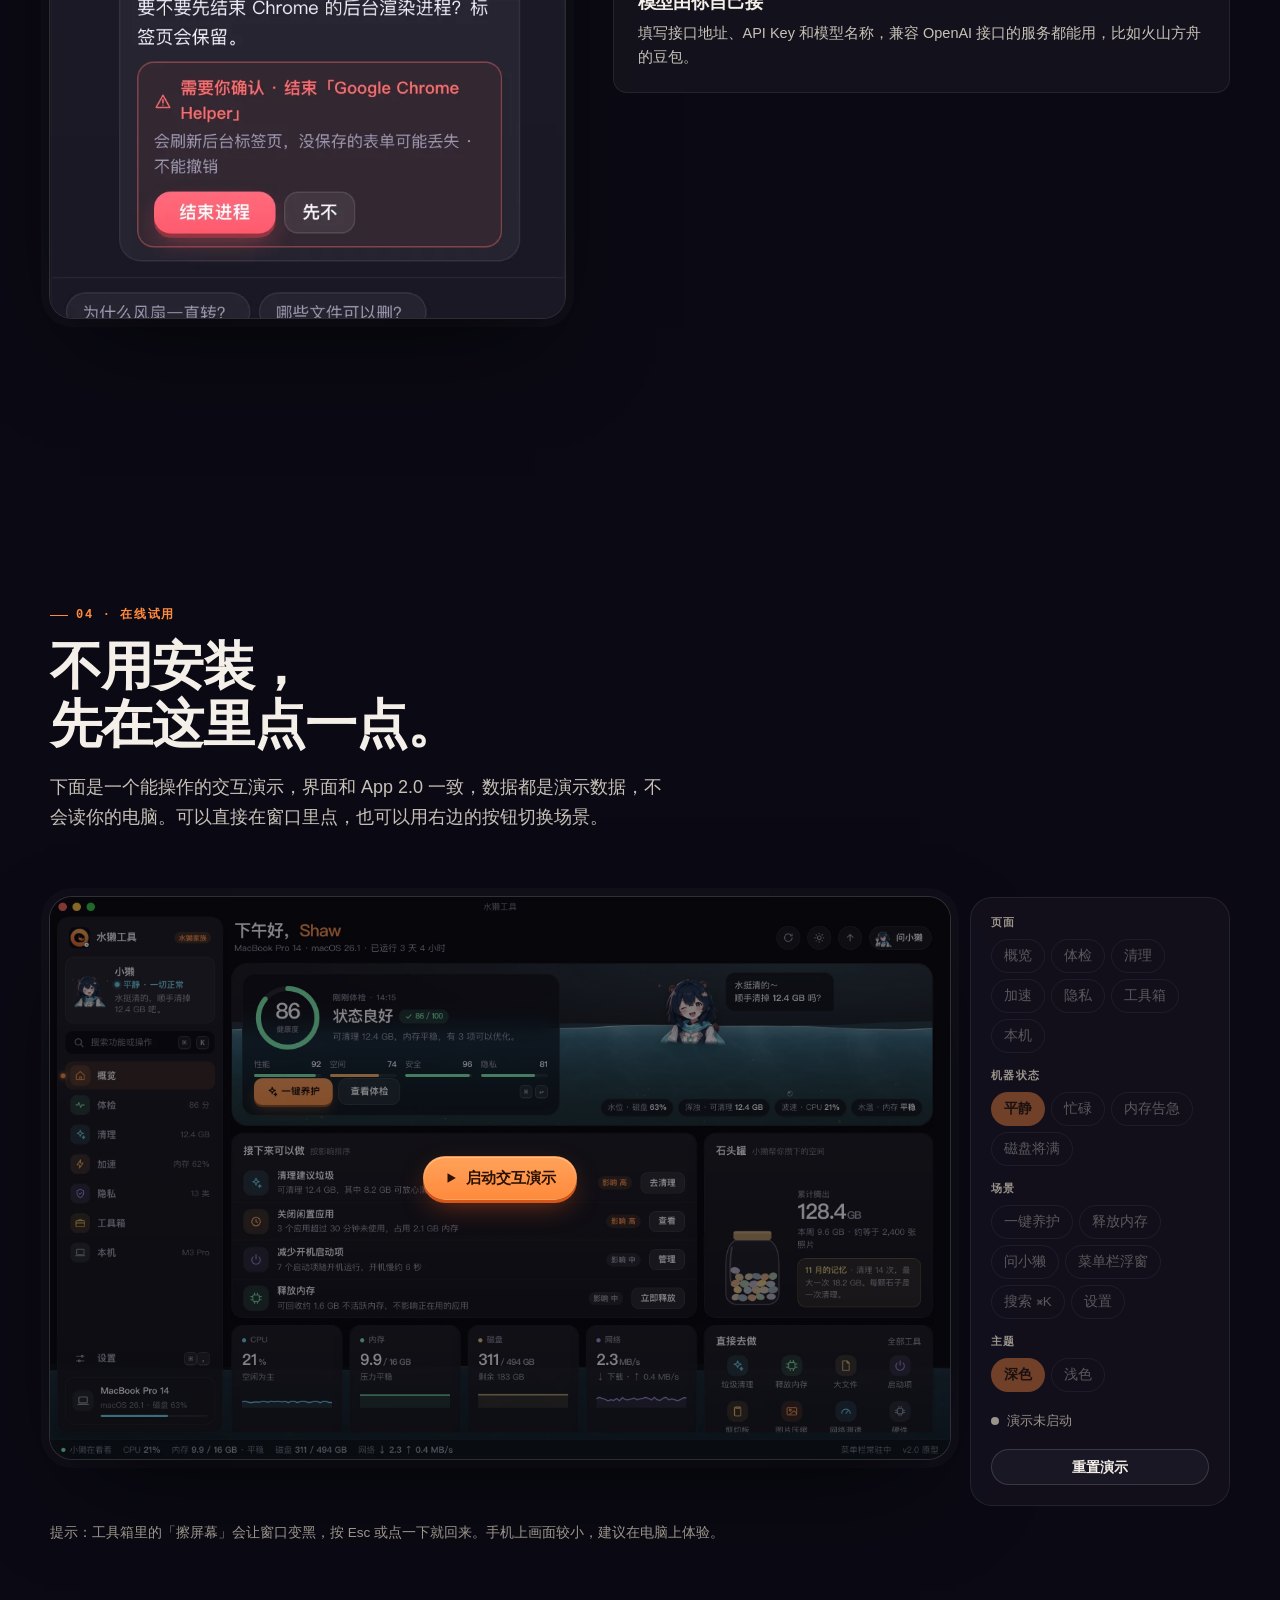
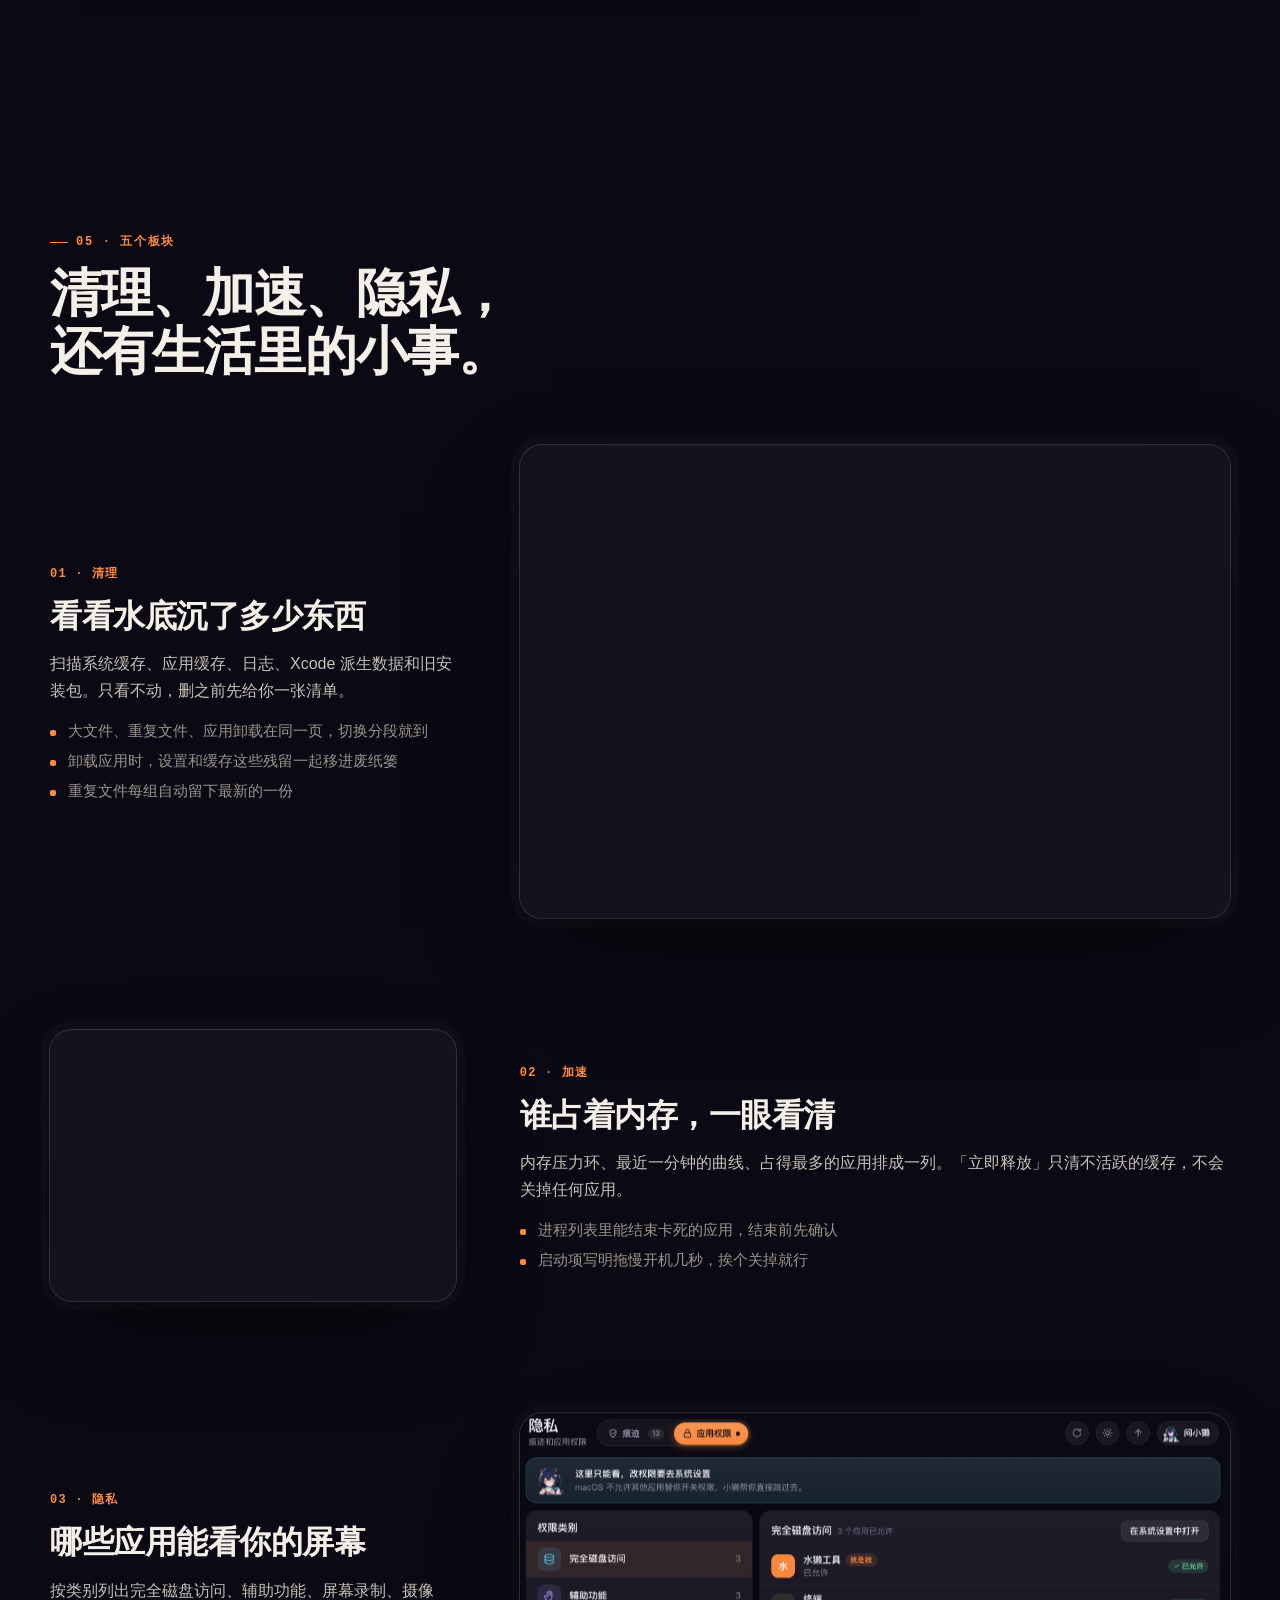
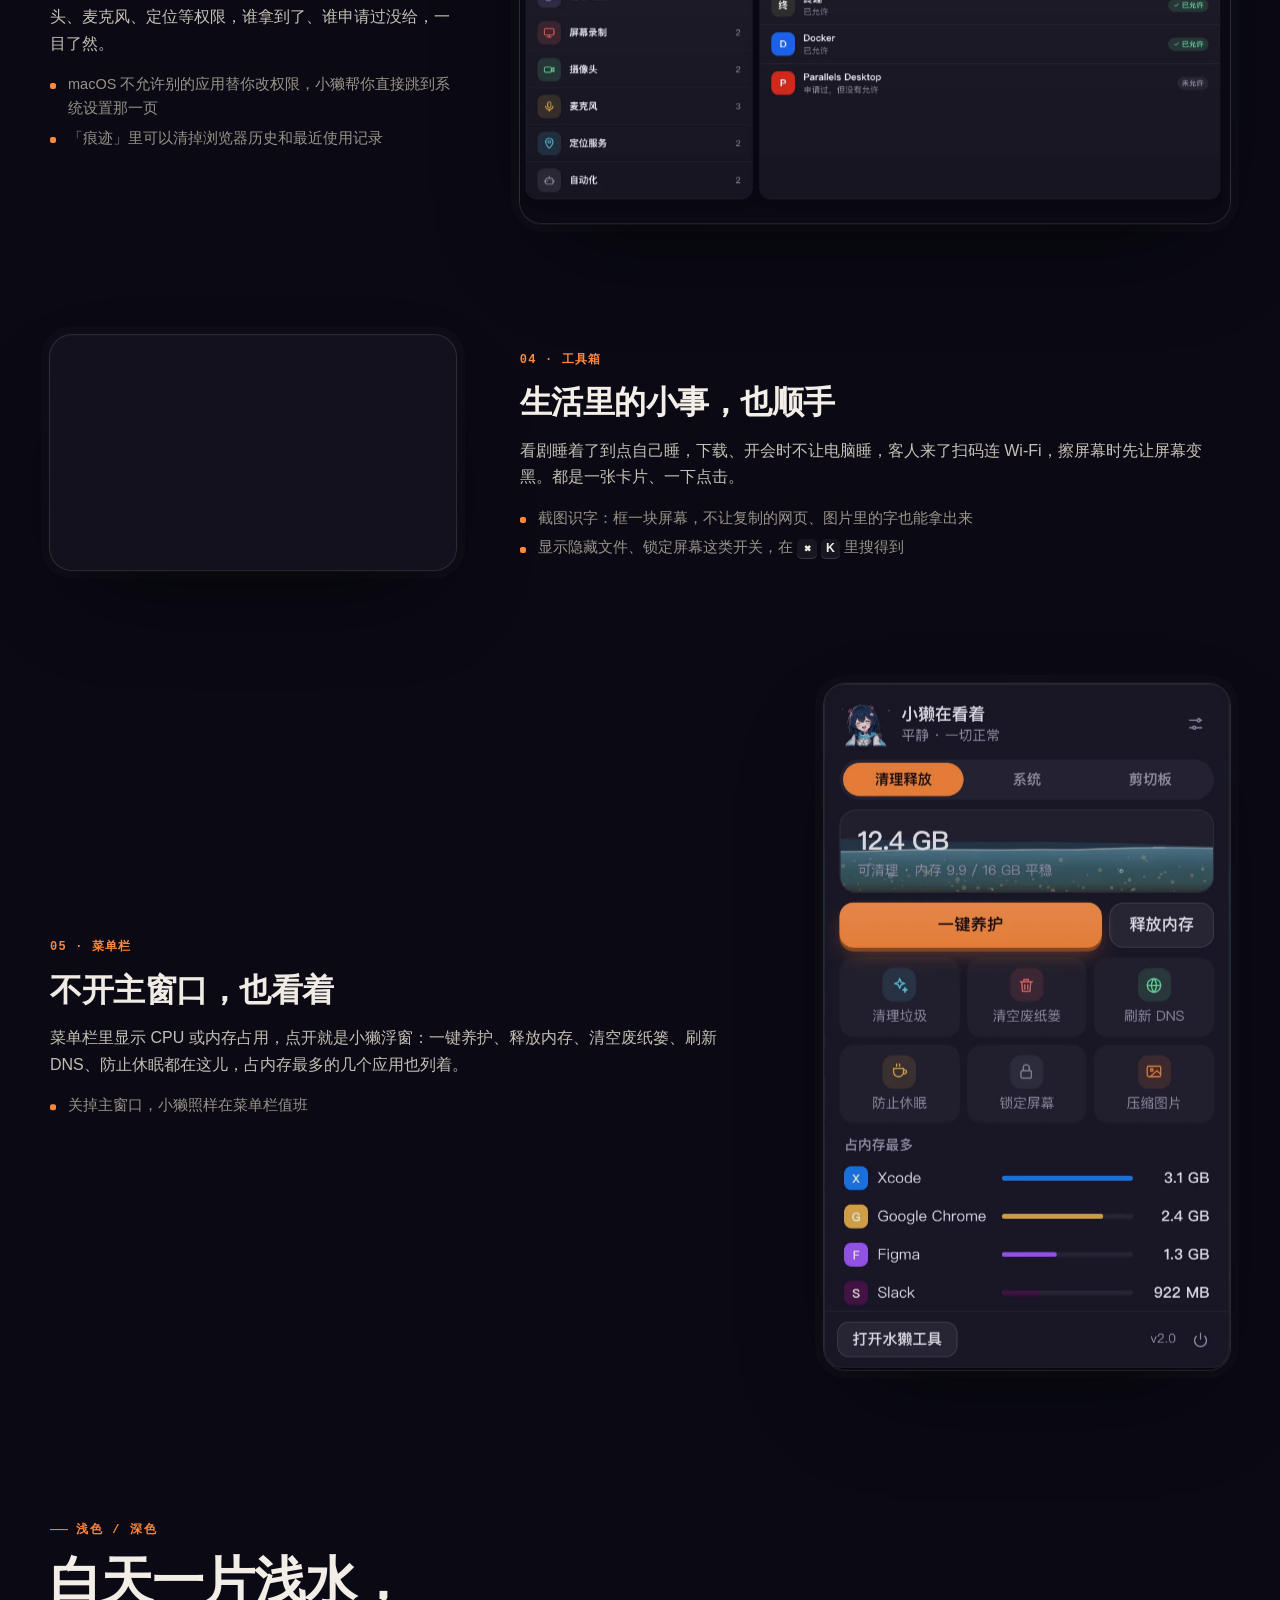
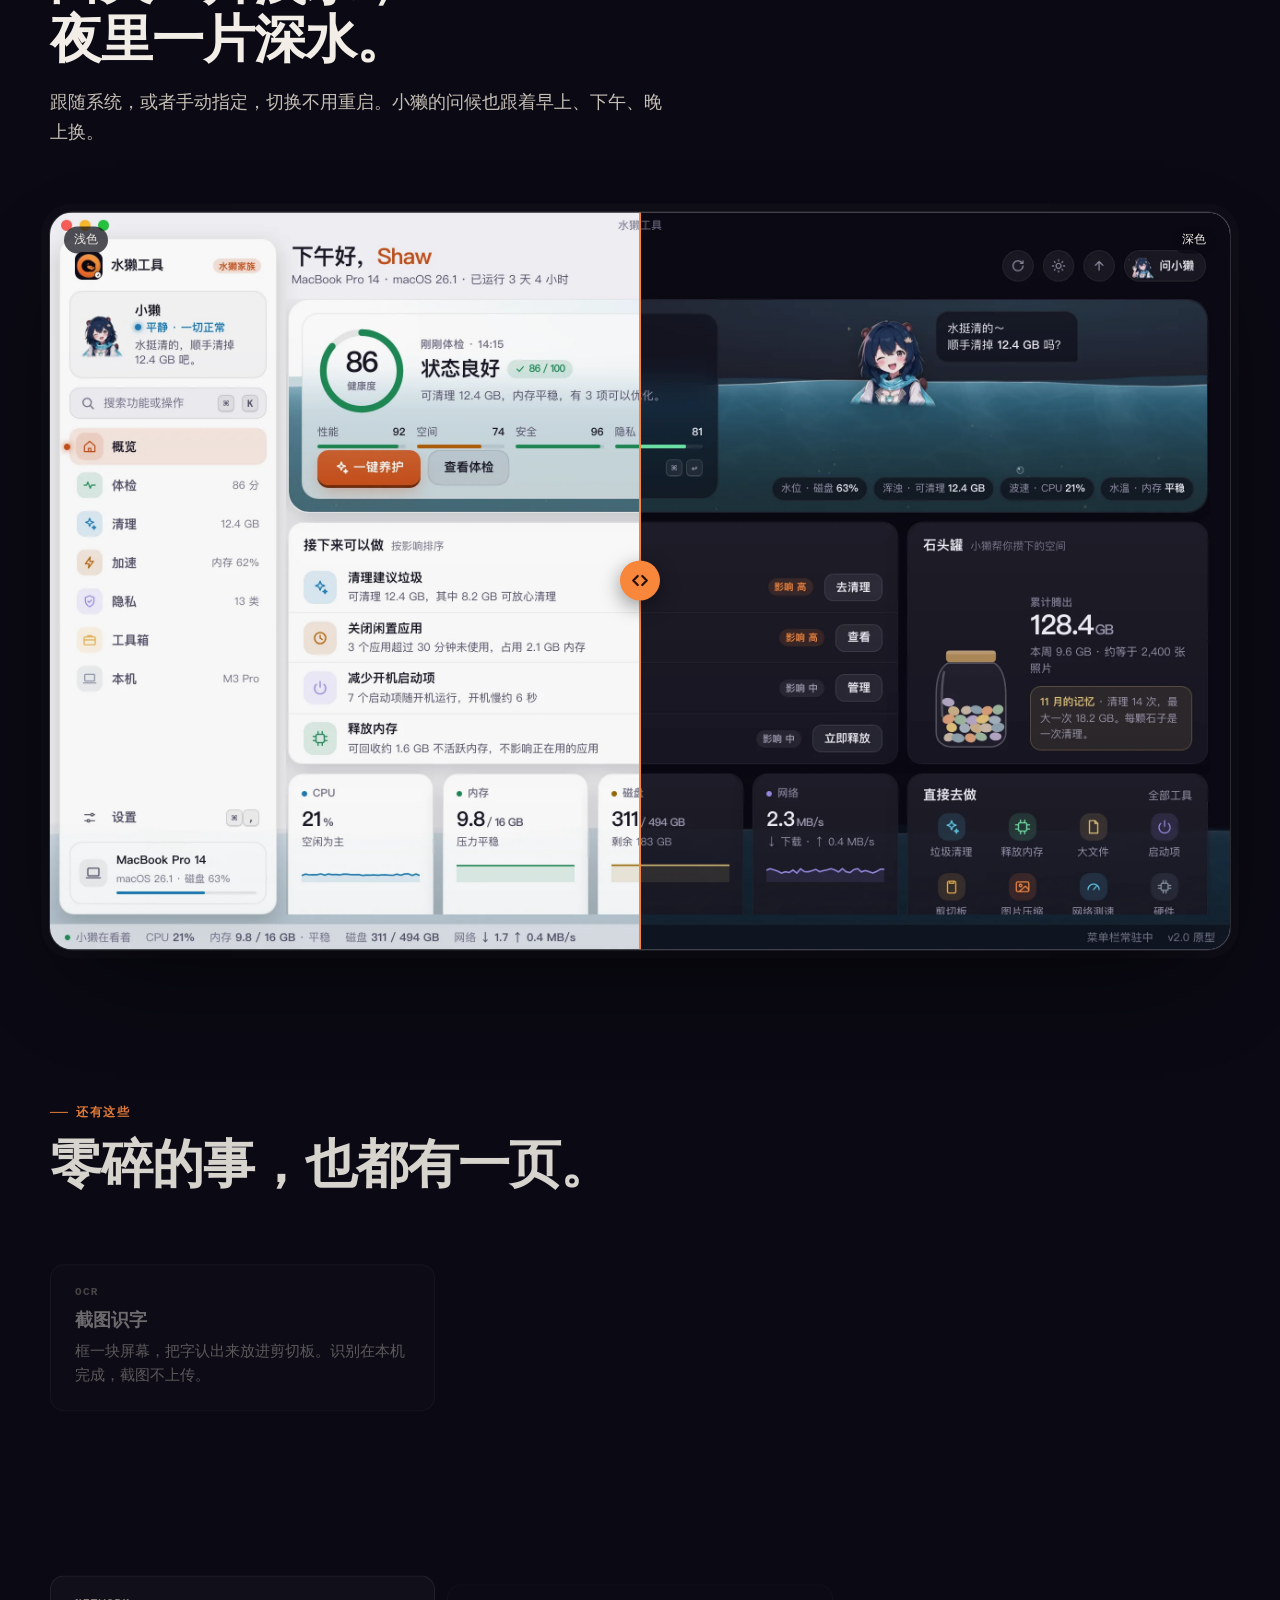
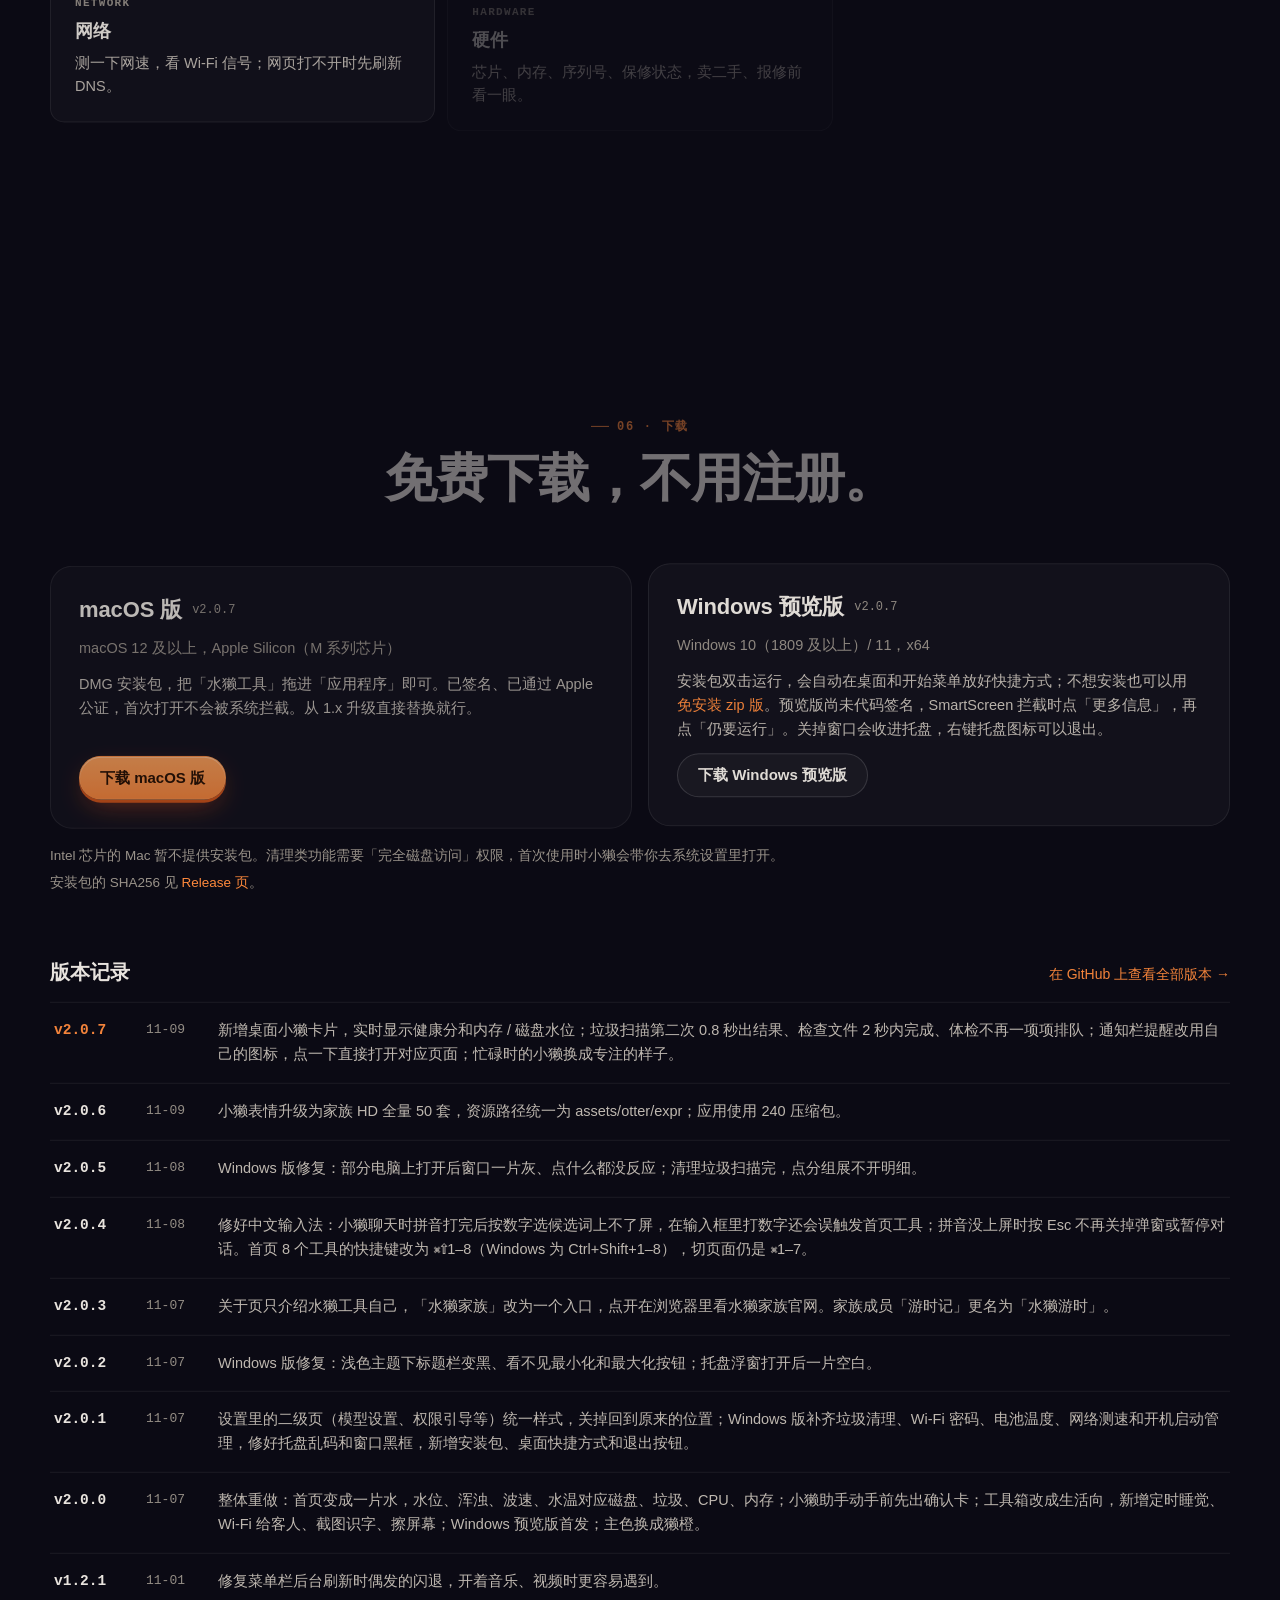
==== commit 24eb0b16: "site: v2.0.7 版本号与更新记录（扫描提速、通知修复、桌面小卡片） - 首屏问候、两个下载卡的版本号改为 v2.0.7 - 版本记录新增 v2.0.7，顺手修掉 v2.0.5 那条显示成 v" ====
--- a/index.html
+++ b/index.html
@@ -1080,7 +1080,7 @@
         <button type="button" class="greet" id="greet" data-in aria-label="小獭的问候，点一下换一句">
           <img src="demo/assets/otter/expr/hi.webp" alt="" width="30" height="30" />
           <span id="greet-text">你好，我是小獭</span>
-          <span class="v">v2.0.6</span>
+          <span class="v">v2.0.7</span>
         </button>
 
         <h1 id="hero-title"><span class="w" data-in>看看水面，</span><span class="w" data-in><em>就懂电脑</em>。</span></h1>
@@ -1178,7 +1178,7 @@
               <p>健康分 86，内存平稳。「接下来可以做」按影响从大到小排好，最上面那条通常点一下就完事。</p>
               <img class="inline frame" src="assets/shots/home-dark.webp" width="2560" height="1600" loading="lazy" decoding="async" alt="" />
             </li>
-            <li class="step" data-tone="busy" data-shot="1" data-otter="grind" style="--c: var(--busy)">
+            <li class="step" data-tone="busy" data-shot="1" data-otter="focus" style="--c: var(--busy)">
               <span class="tag"><i></i>忙碌 · CPU 78%</span>
               <h3>Xcode 在编译，波浪跟着变急</h3>
               <p>CPU 一高，水面的波浪就快起来，水色偏暖，小獭换成埋头干活的样子。只是忙不是坏事，它不会催你去关东西。</p>
@@ -1508,13 +1508,13 @@
         </div>
         <div class="dl">
           <article class="dl-card rise" id="dl-mac">
-            <div class="os"><h3>macOS 版</h3><span class="ver">v2.0.6</span><span class="yours">你的系统</span></div>
+            <div class="os"><h3>macOS 版</h3><span class="ver">v2.0.7</span><span class="yours">你的系统</span></div>
             <p class="req">macOS 12 及以上，Apple Silicon（M 系列芯片）</p>
             <p>DMG 安装包，把「水獭工具」拖进「应用程序」即可。已签名、已通过 Apple 公证，首次打开不会被系统拦截。从 1.x 升级直接替换就行。</p>
             <a class="btn btn-accent" data-dl="OtterTools-macos-arm64.dmg" href="https://gitee.com/shaw2026/ottertools-site/releases/download/latest/OtterTools-macos-arm64.dmg" target="_blank" rel="noopener">下载 macOS 版</a>
           </article>
           <article class="dl-card rise" id="dl-win">
-            <div class="os"><h3>Windows 预览版</h3><span class="ver">v2.0.6</span><span class="yours">你的系统</span></div>
+            <div class="os"><h3>Windows 预览版</h3><span class="ver">v2.0.7</span><span class="yours">你的系统</span></div>
             <p class="req">Windows 10（1809 及以上）/ 11，x64</p>
             <p>安装包双击运行，会自动在桌面和开始菜单放好快捷方式；不想安装也可以用 <a class="hl" data-dl="OtterTools-windows-x64.zip" href="https://gitee.com/shaw2026/ottertools-site/releases/download/latest/OtterTools-windows-x64.zip" target="_blank" rel="noopener">免安装 zip 版</a>。预览版尚未代码签名，SmartScreen 拦截时点「更多信息」，再点「仍要运行」。关掉窗口会收进托盘，右键托盘图标可以退出。</p>
             <a class="btn" data-dl="OtterTools-windows-x64-setup.exe" href="https://gitee.com/shaw2026/ottertools-site/releases/download/latest/OtterTools-windows-x64-setup.exe" target="_blank" rel="noopener">下载 Windows 预览版</a>
@@ -1531,8 +1531,9 @@
             <a href="https://github.com/ShaoAsher/ottertools-site/releases" target="_blank" rel="noopener">在 GitHub 上查看全部版本 →</a>
           </div>
           <ol class="vlist">
+            <li><a href="https://github.com/ShaoAsher/ottertools-site/releases/tag/v2.0.7" target="_blank" rel="noopener"><b>v2.0.7</b><span class="vd">11-09</span><span class="vt">新增桌面小獭卡片，实时显示健康分和内存 / 磁盘水位；垃圾扫描第二次 0.8 秒出结果、检查文件 2 秒内完成、体检不再一项项排队；通知栏提醒改用自己的图标，点一下直接打开对应页面；忙碌时的小獭换成专注的样子。</span></a></li>
             <li><a href="https://github.com/ShaoAsher/ottertools-site/releases/tag/v2.0.6" target="_blank" rel="noopener"><b>v2.0.6</b><span class="vd">11-09</span><span class="vt">小獭表情升级为家族 HD 全量 50 套，资源路径统一为 assets/otter/expr；应用使用 240 压缩包。</span></a></li>
-            <li><a href="https://github.com/ShaoAsher/ottertools-site/releases/tag/v2.0.5" target="_blank" rel="noopener"><b>v2.0.6</b><span class="vd">11-08</span><span class="vt">Windows 版修复：部分电脑上打开后窗口一片灰、点什么都没反应；清理垃圾扫描完，点分组展不开明细。</span></a></li>
+            <li><a href="https://github.com/ShaoAsher/ottertools-site/releases/tag/v2.0.5" target="_blank" rel="noopener"><b>v2.0.5</b><span class="vd">11-08</span><span class="vt">Windows 版修复：部分电脑上打开后窗口一片灰、点什么都没反应；清理垃圾扫描完，点分组展不开明细。</span></a></li>
             <li><a href="https://github.com/ShaoAsher/ottertools-site/releases/tag/v2.0.4" target="_blank" rel="noopener"><b>v2.0.4</b><span class="vd">11-08</span><span class="vt">修好中文输入法：小獭聊天时拼音打完后按数字选候选词上不了屏，在输入框里打数字还会误触发首页工具；拼音没上屏时按 Esc 不再关掉弹窗或暂停对话。首页 8 个工具的快捷键改为 ⌘⇧1–8（Windows 为 Ctrl+Shift+1–8），切页面仍是 ⌘1–7。</span></a></li>
             <li><a href="https://github.com/ShaoAsher/ottertools-site/releases/tag/v2.0.3" target="_blank" rel="noopener"><b>v2.0.3</b><span class="vd">11-07</span><span class="vt">关于页只介绍水獭工具自己，「水獭家族」改为一个入口，点开在浏览器里看水獭家族官网。家族成员「游时记」更名为「水獭游时」。</span></a></li>
             <li><a href="https://github.com/ShaoAsher/ottertools-site/releases/tag/v2.0.2" target="_blank" rel="noopener"><b>v2.0.2</b><span class="vd">11-07</span><span class="vt">Windows 版修复：浅色主题下标题栏变黑、看不见最小化和最大化按钮；托盘浮窗打开后一片空白。</span></a></li>
